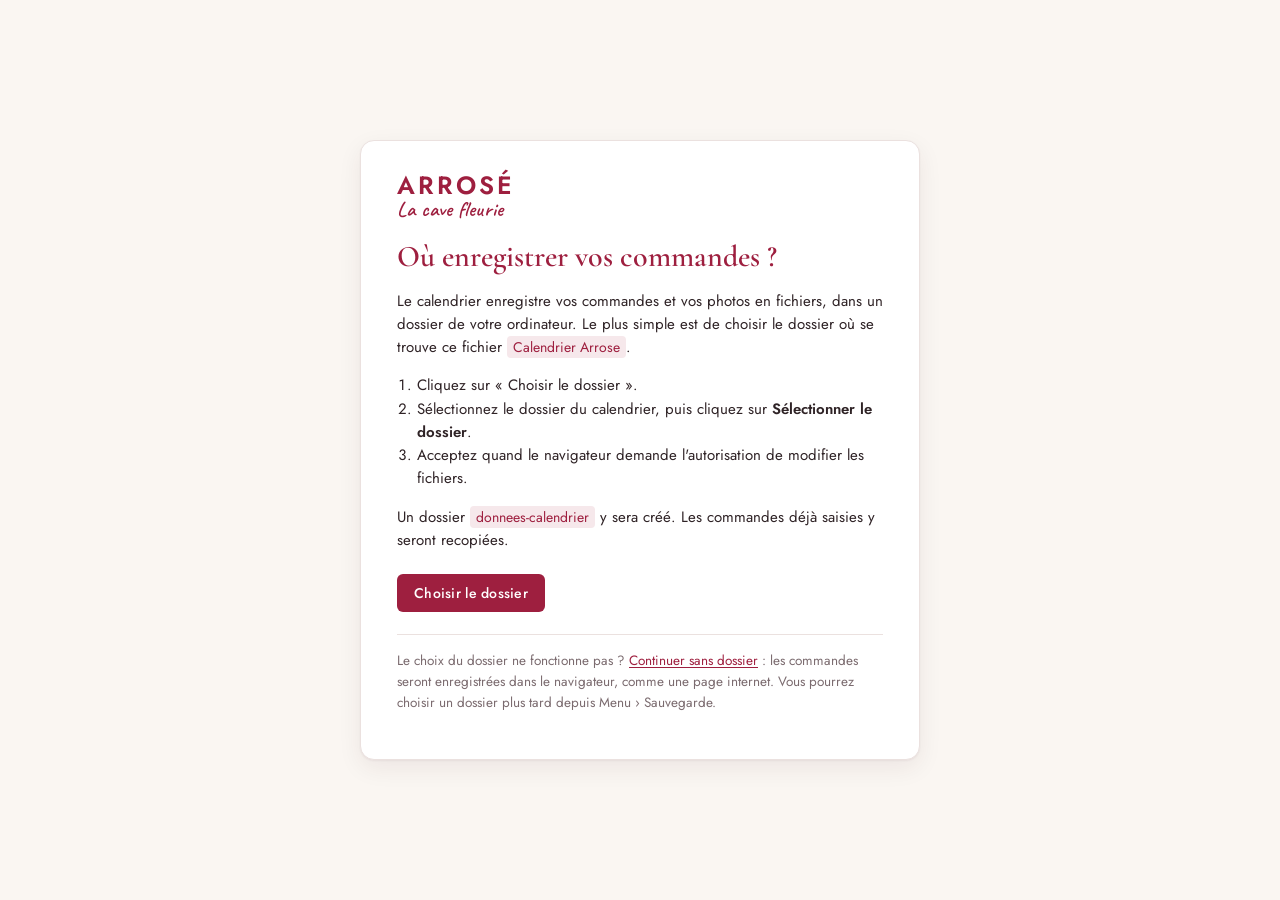
==== Calendrier Arrose.html @ bf1e2d88 "Étapes de suivi datées, liste de tâches par étape, PDF dans le moodboard Co-Authored-By: Claude Opus" ====
<!doctype html>
<html lang="fr">
<head>
  <meta charset="utf-8">
  <meta name="viewport" content="width=device-width, initial-scale=1">
  <meta name="theme-color" content="#9E1F3F">
  <title>Calendrier des commandes – Arrosé</title>
  <link rel="icon" href="data:image/svg+xml,%3Csvg xmlns='http://www.w3.org/2000/svg' viewBox='0 0 64 64'%3E%3Crect width='64' height='64' rx='14' fill='%239E1F3F'/%3E%3Cpath d='M18 24h28c0 13-6 20-14 20s-14-7-14-20zM32 44v10M24 55h16' fill='none' stroke='white' stroke-width='3' stroke-linecap='round'/%3E%3Ccircle cx='36' cy='14' r='5' fill='white'/%3E%3C/svg%3E">
  <style>
@font-face{font-family:"Jost";font-weight:400;font-style:normal;font-display:swap;src:url([data-uri]) format("woff2");}
@font-face{font-family:"Jost";font-weight:500;font-style:normal;font-display:swap;src:url([data-uri]) format("woff2");}
@font-face{font-family:"Jost";font-weight:600;font-style:normal;font-display:swap;src:url([data-uri]) format("woff2");}
@font-face{font-family:"Cormorant Garamond";font-weight:500;font-style:normal;font-display:swap;src:url([data-uri]) format("woff2");}
@font-face{font-family:"Cormorant Garamond";font-weight:600;font-style:normal;font-display:swap;src:url([data-uri]) format("woff2");}
@font-face{font-family:"Caveat";font-weight:600;font-style:normal;font-display:swap;src:url([data-uri]) format("woff2");}
:root {
  --framboise: #9E1F3F;
  --framboise-fonce: #7F1832;
  --framboise-pale: #F6E8EB;
  --creme: #FAF6F2;
  --papier: #FFFFFF;
  --texte: #2F2326;
  --texte-doux: #7B6B6F;
  --trait: #EBE1DF;
  --trait-fort: #D9C9CC;
  --ombre: 0 1px 2px rgba(60, 20, 30, .05), 0 8px 24px rgba(60, 20, 30, .07);

  --serif: "Cormorant Garamond", Georgia, "Times New Roman", serif;
  --sans: "Jost", "Segoe UI", system-ui, -apple-system, Roboto, Arial, sans-serif;
  --script: "Caveat", "Segoe Script", cursive;
  --rayon: 10px;
}

/* Les couleurs des types d'évènements sont créées par le programme (réglables par la fleuriste). */
.t-autre { --fond: #EEE8DD; --trait-type: #8C7A58; }

* { box-sizing: border-box; }
html, body { margin: 0; height: 100%; }
body {
  font-family: var(--sans);
  font-size: 15px;
  color: var(--texte);
  background: var(--creme);
  -webkit-text-size-adjust: 100%;
  display: flex; flex-direction: column;
  height: 100vh; height: 100dvh; overflow: hidden;
}
[hidden] { display: none !important; }
h1, h2, h3 { margin: 0; font-weight: 600; }
button { font-family: inherit; }

.icone { width: 20px; height: 20px; fill: none; stroke: currentColor; stroke-width: 1.8; stroke-linecap: round; stroke-linejoin: round; flex: none; }

/* ---------- Boutons ---------- */
.btn {
  display: inline-flex; align-items: center; justify-content: center; gap: 8px; position: relative;
  font: inherit; font-size: 14px; font-weight: 500; letter-spacing: .02em; text-decoration: none; cursor: pointer;
  border-radius: 6px; padding: 8px 16px; border: 1px solid transparent; min-height: 38px;
  transition: background .15s, color .15s, border-color .15s; white-space: nowrap;
}
.btn:disabled { opacity: .6; cursor: wait; }
.btn-plein { background: var(--framboise); color: #fff; }
.btn-plein:hover { background: var(--framboise-fonce); }
.btn-blanc { background: #fff; color: var(--framboise); }
.btn-blanc:hover { background: var(--framboise-pale); }
.btn-clair { background: transparent; color: #fff; border-color: rgba(255,255,255,.5); }
.btn-clair:hover { background: rgba(255,255,255,.12); }
.btn-contour { background: var(--papier); color: var(--texte); border-color: var(--trait-fort); }
.btn-contour:hover { border-color: var(--framboise); color: var(--framboise); }
.btn-danger { background: transparent; color: #A3262B; border-color: #E3BFC1; }
.btn-danger:hover { background: #FBEDED; }
.btn-icone { width: 38px; padding: 0; background: var(--papier); color: var(--texte); border-color: var(--trait-fort); }
.btn-icone:hover { border-color: var(--framboise); color: var(--framboise); }
.btn-petit { min-height: 34px; padding: 6px 14px; font-size: 13px; }
.point-alerte { position: absolute; top: -4px; right: -4px; width: 10px; height: 10px; border-radius: 50%; background: #F2B544; border: 2px solid var(--framboise); }

/* ---------- En-tête ---------- */
.entete {
  flex: none; background: var(--framboise); color: #fff;
  display: flex; align-items: center; gap: 20px; padding: 8px 24px; min-height: 64px;
}
.btn-menu {
  position: relative; display: inline-flex; align-items: center; gap: 8px; background: transparent; color: #fff;
  border: 1px solid rgba(255,255,255,.45); border-radius: 6px; padding: 8px 14px; min-height: 40px; cursor: pointer;
  font: inherit; font-size: 14px; font-weight: 500; letter-spacing: .04em;
}
.btn-menu:hover { background: rgba(255,255,255,.12); }
.marque { display: flex; align-items: center; gap: 10px; user-select: none; }
.marque-dessin { width: 40px; height: 44px; color: #fff; }
.marque-texte { display: flex; flex-direction: column; line-height: 1; }
.marque-nom { font-family: var(--sans); font-weight: 600; font-size: 25px; letter-spacing: .12em; text-transform: uppercase; }
.marque-sous { font-family: var(--script); font-weight: 600; font-size: 21px; margin-top: 1px; letter-spacing: .01em; }

.recherche { position: relative; flex: 1 1 220px; max-width: 380px; margin-left: auto; }
.recherche .loupe { position: absolute; left: 12px; top: 50%; transform: translateY(-50%); width: 18px; height: 18px; color: var(--texte-doux); pointer-events: none; }
#recherche {
  width: 100%; font: inherit; font-size: 14px; padding: 9px 14px 9px 38px; border-radius: 6px;
  border: 1px solid transparent; background: #fff; color: var(--texte); min-height: 38px;
}
.recherche input:focus { outline: 2px solid rgba(255,255,255,.6); }
.resultats {
  position: absolute; top: calc(100% + 6px); left: 0; right: 0; background: #fff; border-radius: var(--rayon);
  box-shadow: 0 12px 32px rgba(0,0,0,.18); max-height: 60vh; overflow: auto; padding: 6px; z-index: 20;
}
.resultat {
  display: flex; gap: 10px; align-items: center; width: 100%; text-align: left; font: inherit; font-size: 14px;
  border: none; background: none; padding: 9px 10px; border-radius: 6px; cursor: pointer; color: var(--texte);
}
.resultat:hover, .resultat:focus { background: var(--framboise-pale); outline: none; }
.resultat small { color: var(--texte-doux); margin-left: auto; white-space: nowrap; }
.resultats .vide { padding: 12px; color: var(--texte-doux); font-size: 14px; }

/* ---------- Barre du mois ---------- */
.principal { flex: 1; min-height: 0; display: flex; flex-direction: column; padding: 14px 24px 18px; gap: 12px; }
.barre-mois { flex: none; display: flex; align-items: center; justify-content: space-between; gap: 14px; flex-wrap: wrap; }
.navigation { display: flex; align-items: center; gap: 8px; }
#titre-mois::first-letter { text-transform: uppercase; }
#titre-mois { font-family: var(--serif); font-size: 32px; font-weight: 600; color: var(--framboise); min-width: 220px; text-align: center; line-height: 1; }
.pastille { display: inline-block; width: 9px; height: 9px; border-radius: 50%; background: var(--trait-type); flex: none; }
.lien-rappel {
  border: none; background: #FDF1DA; color: #7A5212; font: inherit; font-size: 13px; padding: 7px 12px; border-radius: 6px; cursor: pointer;
}
.lien-rappel:hover { background: #F9E5BF; }

/* ---------- Grille ---------- */
.calendrier {
  flex: 1; min-height: 0; display: flex; flex-direction: column;
  background: var(--papier); border: 1px solid var(--trait); border-radius: 12px; box-shadow: var(--ombre); overflow: hidden;
}
.jours-semaine, .grille { display: grid; grid-template-columns: repeat(7, minmax(0, 1fr)); }
.jours-semaine { flex: none; border-bottom: 1px solid var(--trait); }
.jours-semaine div {
  padding: 8px 10px; font-size: 11.5px; letter-spacing: .12em; text-transform: uppercase; color: var(--texte-doux); font-weight: 500;
}
.jours-semaine .court { display: none; }
.grille { flex: 1; min-height: 0; grid-template-rows: repeat(var(--semaines, 5), minmax(0, 1fr)); }
.jour {
  min-height: 0; overflow: hidden; border-top: 1px solid var(--trait); border-left: 1px solid var(--trait);
  padding: 3px 5px 4px; display: flex; flex-direction: column; gap: 2px; cursor: pointer; transition: background .12s;
}
.jour:nth-child(-n+7) { border-top: none; }
.jour:nth-child(7n+1) { border-left: none; }
.jour:hover { background: #FCF8F8; }
.jour.hors-mois { background: #FAF8F6; }
.jour.hors-mois .numero { color: #C3B7B9; }
.numero { flex: none; display: flex; align-items: center; justify-content: space-between; font-size: 13px; color: var(--texte-doux); min-height: 22px; padding: 0 2px; }
.numero .ajout { opacity: 0; color: var(--framboise); font-size: 18px; line-height: 1; transition: opacity .12s; }
.jour:hover .numero .ajout { opacity: .8; }
.jour.aujourdhui .numero b {
  background: var(--framboise); color: #fff; border-radius: 50%; width: 22px; height: 22px;
  display: inline-flex; align-items: center; justify-content: center; font-weight: 500;
}
.numero b { font-weight: 400; }
.puces { flex: 1; min-height: 0; display: flex; flex-direction: column; gap: 2px; overflow: hidden; }
.puce {
  flex: none; display: block; width: 100%; text-align: left; font: inherit; font-size: 12.5px; line-height: 1.25;
  background: var(--fond); border: none; border-left: 3px solid var(--trait-type); border-radius: 4px; padding: 2px 6px;
  cursor: pointer; overflow: hidden; text-overflow: ellipsis; white-space: nowrap; color: var(--texte);
}
.puce:hover { filter: brightness(.97); }
.puce strong { font-weight: 500; }
.puce .heure { color: var(--texte-doux); margin-right: 4px; font-variant-numeric: tabular-nums; }
.puce .type-texte { color: var(--texte-doux); }
.puce.annulee { opacity: .5; text-decoration: line-through; }
.plus {
  flex: none; border: none; background: none; font: inherit; font-size: 12px; font-weight: 500; color: var(--framboise);
  text-align: left; padding: 0 6px; line-height: 1.3; cursor: pointer;
}
.plus:hover { text-decoration: underline; }

/* ---------- Fenêtres ---------- */
.fond {
  position: fixed; inset: 0; z-index: 50; background: rgba(40, 18, 24, .45);
  display: flex; align-items: flex-start; justify-content: center; padding: 4vh 16px; overflow-y: auto;
  animation: apparition .15s ease-out;
}
@keyframes apparition { from { opacity: 0; } to { opacity: 1; } }
.fenetre {
  background: var(--creme); border-radius: 12px; box-shadow: 0 24px 64px rgba(0,0,0,.25);
  width: 100%; display: flex; flex-direction: column; max-height: 92vh; overflow: hidden;
}
.fenetre-moyenne { max-width: 720px; }
.fenetre-large { max-width: 960px; }
.fenetre-entete {
  display: flex; align-items: flex-start; justify-content: space-between; gap: 12px;
  padding: 18px 24px 16px; background: var(--papier); border-bottom: 1px solid var(--trait);
}
.fenetre-entete h2 { font-family: var(--serif); font-size: 28px; color: var(--framboise); line-height: 1.1; }
.sous-titre { margin: 4px 0 0; color: var(--texte-doux); font-size: 14px; }
.fermer {
  background: none; border: none; color: var(--texte-doux); cursor: pointer; width: 38px; height: 38px; border-radius: 6px;
  display: inline-flex; align-items: center; justify-content: center; flex: none;
}
.fermer:hover { background: var(--framboise-pale); color: var(--framboise); }
.fenetre-corps { padding: 18px 24px; overflow-y: auto; -webkit-overflow-scrolling: touch; }
.fenetre-pied {
  display: flex; gap: 10px; align-items: center; flex-wrap: wrap;
  padding: 14px 24px; border-top: 1px solid var(--trait); background: var(--papier);
}
.espace { flex: 1; }

/* Tableau des commandes */
.tableau { width: 100%; border-collapse: collapse; font-size: 14px; }
.tableau th {
  text-align: left; font-size: 11.5px; text-transform: uppercase; letter-spacing: .1em; color: var(--texte-doux);
  font-weight: 500; padding: 0 12px 8px; border-bottom: 1px solid var(--trait-fort);
}
.tableau tbody tr { cursor: pointer; background: var(--papier); }
.tableau tbody tr:hover { background: var(--framboise-pale); }
.tableau td { padding: 12px; border-bottom: 1px solid var(--trait); vertical-align: middle; }
.tableau td small { color: var(--texte-doux); }
.tableau td:first-child { white-space: nowrap; }
.tableau strong { font-weight: 500; }
.type-etiquette { display: inline-flex; align-items: center; gap: 8px; }

.statut { display: inline-block; padding: 3px 9px; border-radius: 4px; font-size: 12.5px; white-space: nowrap; font-weight: 500; }
.statut-devis { background: #F1EBE2; color: #75592F; }
.statut-confirmee { background: #E1EFDD; color: #2F6A2C; }
.statut-preparation { background: #FBE9D2; color: #8E5219; }
.statut-livree { background: #DFE9F4; color: #2E5A86; }
.statut-annulee { background: #ECE8E9; color: #807276; text-decoration: line-through; }

/* ---------- Fiche ---------- */
.onglets { display: flex; gap: 4px; padding: 0 24px; background: var(--papier); border-bottom: 1px solid var(--trait); flex: none; overflow-x: auto; }
.onglet {
  border: none; background: none; font: inherit; font-size: 14px; font-weight: 500; color: var(--texte-doux);
  padding: 12px 16px 11px; border-bottom: 2px solid transparent; margin-bottom: -1px; cursor: pointer; white-space: nowrap;
}
.onglet:hover { color: var(--framboise); }
.onglet.actif { color: var(--framboise); border-bottom-color: var(--framboise); }
.panneau { display: flex; flex-direction: column; gap: 14px; }
.fenetre-entete + .onglets { margin-top: -1px; }
.aide { font-size: 13px; color: var(--texte-doux); margin: -6px 0 12px; }
.compositions-sans-marge { margin-top: 0; }
.rappel-commande p { margin: 0 0 8px; font-size: 14px; }
.rappel-commande ul { margin: 0; padding-left: 18px; font-size: 14px; line-height: 1.6; }
.etiquette-rappel { display: inline-block; min-width: 140px; color: var(--texte-doux); font-size: 12.5px; font-weight: 500; }
.fiche-corps { display: flex; flex-direction: column; gap: 14px; }
.bloc { background: var(--papier); border-radius: var(--rayon); padding: 18px 20px; border: 1px solid var(--trait); }
.bloc h3 {
  font-family: var(--sans); font-size: 12px; font-weight: 600; letter-spacing: .14em; text-transform: uppercase;
  color: var(--framboise); margin-bottom: 14px;
}
.bloc p { margin: 0 0 14px; line-height: 1.55; font-size: 14px; }
.bloc p:last-child { margin-bottom: 0; }
.champs { display: grid; grid-template-columns: repeat(2, minmax(0, 1fr)); gap: 12px 16px; }
.champs .large, .bloc > label.large { grid-column: 1 / -1; }
label { display: flex; flex-direction: column; gap: 5px; font-size: 12.5px; color: var(--texte-doux); font-weight: 500; }
.bloc > label.large { margin-top: 14px; }
input:not([type=radio]):not([type=file]), select, textarea {
  font: inherit; font-size: 15px; font-weight: 400; color: var(--texte);
  border: 1px solid var(--trait-fort); border-radius: 6px; padding: 8px 11px; background: #FFFEFD; width: 100%; min-height: 40px;
}
textarea { resize: vertical; line-height: 1.45; }
input:focus, select:focus, textarea:focus { outline: 2px solid rgba(158, 31, 63, .25); border-color: var(--framboise); }
input.erreur { border-color: #C0392B; background: #FFF5F4; }
.choix { border: none; padding: 0; margin: 0; display: flex; gap: 24px; flex-wrap: wrap; align-items: center; }
.choix legend { font-size: 12.5px; color: var(--texte-doux); font-weight: 500; padding: 0; margin-bottom: 6px; width: 100%; }
.radio { flex-direction: row; align-items: center; gap: 8px; font-size: 15px; font-weight: 400; color: var(--texte); cursor: pointer; }
.radio input { width: 18px; height: 18px; accent-color: var(--framboise); margin: 0; }
.reste { display: flex; flex-direction: column; gap: 5px; font-size: 12.5px; color: var(--texte-doux); font-weight: 500; }
.reste strong { font-family: var(--serif); font-size: 26px; font-weight: 600; color: var(--framboise); line-height: 1.3; }

.compositions { margin-top: 16px; }
.compositions-titre { font-size: 12.5px; color: var(--texte-doux); font-weight: 500; margin-bottom: 6px; }
.ligne-composition { display: grid; grid-template-columns: minmax(0, 1fr) 96px 40px; gap: 8px; margin-bottom: 8px; }
.ligne-composition button {
  border: 1px solid var(--trait-fort); background: #fff; color: var(--texte-doux); border-radius: 6px; cursor: pointer;
  display: inline-flex; align-items: center; justify-content: center;
}
.ligne-composition button:hover { color: #A3262B; border-color: #E3BFC1; }
.ligne-composition .icone { width: 16px; height: 16px; }

.galerie { display: grid; grid-template-columns: repeat(auto-fill, minmax(120px, 1fr)); gap: 10px; margin-bottom: 12px; }
.galerie-grande { grid-template-columns: repeat(auto-fill, minmax(180px, 1fr)); }
.galerie:empty { display: none; }
.vignette { position: relative; aspect-ratio: 1; border-radius: 8px; overflow: hidden; background: var(--framboise-pale); }
.vignette img { width: 100%; height: 100%; object-fit: cover; display: block; cursor: zoom-in; }
.vignette .retirer {
  position: absolute; top: 6px; right: 6px; width: 28px; height: 28px; border-radius: 50%;
  border: none; background: rgba(255,255,255,.94); color: var(--texte); cursor: pointer;
  display: inline-flex; align-items: center; justify-content: center; box-shadow: 0 1px 4px rgba(0,0,0,.2);
}
.vignette .retirer .icone { width: 14px; height: 14px; }
.vignette .retirer:hover { color: #A3262B; }
.vignette.envoi { display: flex; align-items: center; justify-content: center; font-size: 13px; color: var(--texte-doux); }

/* ---------- Visionneuse ---------- */
.visionneuse { position: fixed; inset: 0; z-index: 80; background: rgba(18, 8, 11, .93); display: flex; align-items: center; justify-content: center; }
.visionneuse img { max-width: 86vw; max-height: 88vh; border-radius: 4px; box-shadow: 0 10px 40px rgba(0,0,0,.5); }
.fermer-visionneuse { position: absolute; top: 14px; right: 14px; color: #fff; }
.fermer-visionneuse:hover { background: rgba(255,255,255,.15); color: #fff; }
.fleche {
  position: absolute; top: 50%; transform: translateY(-50%); width: 52px; height: 52px; border-radius: 50%;
  border: 1px solid rgba(255,255,255,.3); background: rgba(255,255,255,.08); color: #fff; cursor: pointer;
  display: inline-flex; align-items: center; justify-content: center;
}
.fleche:hover { background: rgba(255,255,255,.2); }
.fleche .icone { width: 26px; height: 26px; }
.fleche-gauche { left: 18px; } .fleche-droite { right: 18px; }
.compteur { position: absolute; bottom: 18px; color: #fff; opacity: .75; font-size: 13px; letter-spacing: .08em; }

.message-flottant {
  position: fixed; bottom: 22px; left: 50%; transform: translateX(-50%); z-index: 100;
  background: var(--texte); color: #fff; padding: 11px 20px; border-radius: 6px; box-shadow: var(--ombre); font-size: 14px;
}

/* ---------- Écrans moyens (tablette, petit portable) ---------- */
@media (max-width: 900px) {
  .entete { padding: 8px 14px; gap: 12px; }
  .marque-sous { display: none; }
  .principal { padding: 10px 10px 12px; }
  #titre-mois { font-size: 26px; min-width: 170px; }
  .jours-semaine .long { display: none; }
  .jours-semaine .court { display: inline; }
  .puce { font-size: 11.5px; padding: 2px 4px; }
  .puce .type-texte { display: none; }
}
/* Petits écrans : on autorise le défilement */
@media (max-width: 640px), (max-height: 480px) {
  body { height: auto; min-height: 100vh; overflow: auto; }
  .entete { flex-wrap: wrap; }
  .recherche { order: 3; flex-basis: 100%; max-width: none; }
  .calendrier { flex: none; }
  .grille { grid-template-rows: none; grid-auto-rows: minmax(84px, auto); }
  .champs { grid-template-columns: 1fr; }
  .fond { padding: 0; }
  .fenetre { max-height: 100vh; border-radius: 0; min-height: 100vh; }
  .tableau td, .tableau th { padding: 8px 6px; font-size: 13px; }
}

/* ---------- Menu latéral ---------- */
.fond-menu { position: fixed; inset: 0; z-index: 40; background: rgba(40, 18, 24, .35); animation: apparition .15s ease-out; }
.menu {
  position: fixed; top: 0; left: 0; bottom: 0; z-index: 45; width: 300px; max-width: 86vw;
  background: var(--papier); box-shadow: 8px 0 32px rgba(0,0,0,.18); display: flex; flex-direction: column;
  animation: glisse .18s ease-out; overflow-y: auto;
}
@keyframes glisse { from { transform: translateX(-100%); } to { transform: none; } }
.menu-entete {
  display: flex; align-items: center; justify-content: space-between; padding: 14px 16px 14px 22px;
  background: var(--framboise); color: #fff; font-size: 13px; font-weight: 600; letter-spacing: .14em; text-transform: uppercase;
}
.menu-entete .fermer { color: #fff; }
.menu-entete .fermer:hover { background: rgba(255,255,255,.15); color: #fff; }
.menu-liens { display: flex; flex-direction: column; padding: 12px; gap: 2px; }
.menu-lien {
  display: flex; align-items: center; gap: 12px; width: 100%; text-align: left; border: none; background: none;
  font: inherit; font-size: 15px; color: var(--texte); padding: 11px 12px; border-radius: 6px; cursor: pointer;
}
.menu-lien:hover { background: var(--framboise-pale); color: var(--framboise); }
.menu-lien .icone { color: var(--framboise); }
.menu-principal { background: var(--framboise); color: #fff; margin-bottom: 8px; font-weight: 500; }
.menu-principal .icone { color: #fff; }
.menu-principal:hover { background: var(--framboise-fonce); color: #fff; }
.point-alerte-menu { margin-left: auto; font-size: 11.5px; background: #FDF1DA; color: #7A5212; padding: 2px 8px; border-radius: 4px; }
.menu-legende { margin-top: auto; padding: 18px 24px 24px; border-top: 1px solid var(--trait); }
.menu-titre { font-size: 11.5px; letter-spacing: .12em; text-transform: uppercase; color: var(--texte-doux); font-weight: 500; margin-bottom: 10px; }
#legende { display: grid; grid-template-columns: 1fr 1fr; gap: 8px 12px; font-size: 13.5px; }
#legende span { display: inline-flex; align-items: center; gap: 8px; }
#legende .pastille { width: 10px; height: 10px; }

/* ---------- Fleurs à commander (fiche) ---------- */
.ligne-fleur { grid-template-columns: minmax(0, 2fr) minmax(0, 1.4fr) 80px 96px 40px; }

/* ---------- Types d'évènements ---------- */
.liste-types { display: flex; flex-direction: column; gap: 8px; margin-bottom: 18px; }
.ligne-type, .ajout-type { display: grid; grid-template-columns: 48px minmax(0, 1fr) 40px; gap: 10px; align-items: center; }
.ajout-type { grid-template-columns: 48px minmax(0, 1fr) auto; padding-top: 16px; border-top: 1px solid var(--trait); }
input[type=color] { width: 48px; height: 40px; padding: 3px; border: 1px solid var(--trait-fort); border-radius: 6px; background: #fff; cursor: pointer; }
.supprimer-type {
  width: 40px; height: 40px; border: 1px solid var(--trait-fort); background: #fff; color: var(--texte-doux); border-radius: 6px;
  cursor: pointer; display: inline-flex; align-items: center; justify-content: center;
}
span.supprimer-type { border: none; background: none; cursor: default; }
button.supprimer-type:hover { color: #A3262B; border-color: #E3BFC1; }
.supprimer-type .icone { width: 16px; height: 16px; }

/* ---------- Liste des fleurs de la semaine ---------- */
.tableau-simple tbody tr { cursor: default; }
.tableau-simple tbody tr:hover { background: var(--papier); }
.tableau .nb { text-align: right; white-space: nowrap; }
.tableau .pour { font-size: 13px; color: var(--texte-doux); }
.vide-liste { color: var(--texte-doux); }
.titre-section { font-size: 12px; font-weight: 600; letter-spacing: .12em; text-transform: uppercase; color: var(--framboise); margin: 22px 0 8px; }
.liste-simple { margin: 0; padding: 0; list-style: none; }
.liste-simple li { padding: 10px 12px; background: var(--papier); border-bottom: 1px solid var(--trait); font-size: 14px; cursor: pointer; }
.liste-simple li:hover { background: var(--framboise-pale); }
.liste-simple em { color: var(--texte-doux); }

/* ---------- Impression ---------- */
#zone-impression { display: none; }
@media print {
  @page { size: A4; margin: 12mm; }
  html, body { height: auto !important; overflow: visible !important; background: #fff !important; display: block !important; }
  body > *:not(#zone-impression) { display: none !important; }
  #zone-impression { display: block !important; color: #000; font-size: 11pt; }
  * { -webkit-print-color-adjust: exact; print-color-adjust: exact; }
  .imp-entete { display: flex; justify-content: space-between; align-items: flex-end; border-bottom: 2px solid var(--framboise); padding-bottom: 6pt; margin-bottom: 10pt; }
  .imp-marque { font-family: var(--sans); font-weight: 600; letter-spacing: .12em; font-size: 16pt; color: var(--framboise); }
  .imp-sous-marque { font-family: var(--script); font-size: 13pt; color: var(--framboise); }
  .imp-titre { text-align: right; }
  .imp-titre h1 { font-family: var(--serif); font-size: 20pt; color: var(--framboise); }
  .imp-titre p { margin: 0; font-size: 9pt; color: #555; }
  .imp-client { font-family: var(--serif); font-size: 22pt; font-weight: 600; margin-top: 4pt; }
  .imp-evenement { font-size: 12pt; margin: 2pt 0 10pt; }
  .imp-type { display: inline-block; background: var(--fond); border-left: 3pt solid var(--trait-type); padding: 1pt 6pt; margin-right: 6pt; font-weight: 500; }
  .imp-colonnes { display: grid; grid-template-columns: 1fr 1fr; gap: 14pt; }
  .imp-infos { border-collapse: collapse; width: 100%; font-size: 10pt; }
  .imp-infos th { text-align: left; color: #666; font-weight: 500; padding: 2pt 8pt 2pt 0; vertical-align: top; white-space: nowrap; width: 1%; }
  .imp-infos td { padding: 2pt 0; vertical-align: top; }
  #zone-impression h2 { font-family: var(--sans); font-size: 9.5pt; font-weight: 600; letter-spacing: .12em; text-transform: uppercase; color: var(--framboise); margin: 12pt 0 4pt; }
  #zone-impression p { margin: 0; line-height: 1.4; }
  .imp-tableau, #zone-impression .tableau { width: 100%; border-collapse: collapse; font-size: 10pt; }
  .imp-tableau th, #zone-impression .tableau th { text-align: left; border-bottom: 1pt solid #999; padding: 3pt 4pt; font-weight: 600; font-size: 9pt; color: #444; }
  .imp-tableau td, #zone-impression .tableau td { border-bottom: .5pt solid #ccc; padding: 4pt; }
  .imp-tableau .nb { text-align: right; }
  .imp-vide { color: #777; }
  .imp-galerie { display: grid; grid-template-columns: repeat(3, 1fr); gap: 6pt; }
  .imp-galerie img { width: 100%; height: 48mm; object-fit: cover; border-radius: 3pt; }
  .imp-galerie-petite img { height: 36mm; }
  .imp-galerie-grande img { height: 62mm; }
  #zone-impression .titre-section { font-size: 9.5pt; }
  #zone-impression .liste-simple li { padding: 3pt 0; border-bottom: .5pt solid #ccc; font-size: 10pt; }
  tr, img, li { break-inside: avoid; }
}

@media (max-width: 640px) {
  .btn-menu span:not(.point-alerte) { display: none; }
  .ligne-fleur { grid-template-columns: 1fr 1fr; }
}

/* ---------- Choix du dossier des données ---------- */
.ecran-dossier {
  position: fixed; inset: 0; z-index: 90; background: var(--creme);
  display: flex; align-items: center; justify-content: center; padding: 24px; overflow-y: auto;
}
.carte-dossier {
  background: var(--papier); border: 1px solid var(--trait); border-radius: 14px; box-shadow: var(--ombre);
  max-width: 560px; width: 100%; padding: 32px 36px;
}
.marque-sombre { color: var(--framboise); margin-bottom: 18px; }
.carte-dossier h2 { font-family: var(--serif); font-size: 30px; color: var(--framboise); margin-bottom: 12px; }
.carte-dossier p, .carte-dossier li { font-size: 15px; line-height: 1.55; }
.carte-dossier ol { padding-left: 20px; margin: 10px 0 0; }
.carte-dossier code { font-family: inherit; background: var(--framboise-pale); color: var(--framboise); padding: 1px 6px; border-radius: 4px; font-size: 14px; }
.ecran-actions { display: flex; gap: 10px; flex-wrap: wrap; margin-top: 22px; }
.ecran-erreur { color: #A3262B; font-size: 14px; margin-top: 14px; }
.carte-dossier .ecran-sans-dossier { margin-top: 22px; padding-top: 16px; border-top: 1px solid var(--trait); font-size: 13.5px; color: var(--texte-doux); }
.lien { background: none; border: 0; padding: 0; font: inherit; color: var(--framboise); text-decoration: underline; text-underline-offset: 2px; cursor: pointer; }
.lien:hover { color: var(--framboise-fonce); }

/* ---------- Étapes de suivi (fiche) ---------- */
.avancement {
  display: flex; align-items: center; gap: 16px; flex-wrap: wrap; flex: none;
  padding: 10px 24px; background: var(--papier); border-bottom: 1px solid var(--trait);
}
.etapes { display: flex; gap: 6px; flex: 1; flex-wrap: wrap; }
.etape {
  display: flex; flex-direction: column; justify-content: center; gap: 2px; padding: 6px 10px; border: 1px solid var(--trait);
  border-radius: 8px; background: var(--creme); min-width: 150px; flex: 1; min-height: 58px;
}
.etape.faite { border-color: var(--framboise); background: var(--framboise-pale); }
.etape-case { display: flex; flex-direction: row; align-items: center; gap: 8px; cursor: pointer; font-size: 13.5px; font-weight: 500; color: var(--texte-doux); }
.etape-case input { position: absolute; opacity: 0; pointer-events: none; }
.etape-rond {
  width: 20px; height: 20px; border-radius: 50%; border: 1.5px solid var(--trait-fort); flex: none;
  display: inline-flex; align-items: center; justify-content: center; font-size: 11px; color: var(--texte-doux);
}
.etape.faite .etape-case { color: var(--framboise); }
.etape.faite .etape-rond { background: var(--framboise); border-color: var(--framboise); color: #fff; font-size: 0; }
.etape.faite .etape-rond::after { content: ""; width: 9px; height: 5px; border: 2px solid #fff; border-top: 0; border-right: 0; transform: translateY(-1px) rotate(-45deg); }
.etape-case input:focus-visible + .etape-rond { outline: 2px solid var(--framboise); outline-offset: 2px; }
.etape input[type=date] { align-self: flex-start; font: inherit; font-size: 12.5px; padding: 1px 4px; min-height: 0; border: 1px solid transparent; border-radius: 4px; background: transparent; color: var(--texte); margin-left: 26px; width: auto; }
.etape input[type=date]:hover, .etape input[type=date]:focus { border-color: var(--trait-fort); background: #fff; }
.statut-fiche { display: flex; flex-direction: row; align-items: center; gap: 8px; font-size: 13px; color: var(--texte-doux); }
.statut-fiche select { width: auto; }

/* ---------- PDF dans le moodboard ---------- */
.vignette-pdf { background: #fff; border: 1px solid var(--trait-fort); }
.vignette-pdf a {
  display: flex; flex-direction: column; align-items: center; justify-content: center; gap: 6px; height: 100%;
  padding: 12px; text-align: center; color: var(--texte); text-decoration: none;
}
.vignette-pdf a:hover { background: var(--framboise-pale); }
.vignette-pdf .icone { width: 34px; height: 34px; color: var(--framboise); stroke-width: 1.4; }
.pdf-marque { font-size: 11px; letter-spacing: .12em; font-weight: 600; color: var(--framboise); }
.pdf-nom { font-size: 12.5px; line-height: 1.3; word-break: break-word; display: -webkit-box; -webkit-line-clamp: 3; -webkit-box-orient: vertical; overflow: hidden; }
.pdf-ouvrir { font-size: 12px; color: var(--texte-doux); text-decoration: underline; }

/* ---------- Liste de tâches ---------- */
.filtre-taches { display: flex; flex-direction: row; align-items: center; gap: 8px; font-size: 13px; color: var(--texte-doux); margin-right: 6px; }
.filtre-taches select { width: auto; }
.groupe-taches + .groupe-taches { margin-top: 18px; }
.groupe-taches h3 { font-family: var(--serif); font-size: 21px; color: var(--framboise); font-weight: 600; margin-bottom: 6px; display: flex; align-items: center; gap: 10px; }
.groupe-taches .compte { font-family: inherit; font-size: 12px; font-weight: 500; color: var(--texte-doux); background: var(--papier); border: 1px solid var(--trait); border-radius: 10px; padding: 1px 8px; }
.groupe-attente h3 { color: #8E5219; }
.groupe-valide h3 { color: #2F6A2C; }
.tableau-taches { table-layout: fixed; }
.tableau-taches td:first-child { width: 150px; }
.tableau-taches td:nth-child(2), .tableau-taches td:nth-child(3) { width: 25%; overflow: hidden; text-overflow: ellipsis; }
.derniere-etape { color: var(--texte-doux); font-size: 13.5px; }
.vide-groupe { color: var(--texte-doux); font-size: 13.5px; font-style: italic; margin: 2px 0 0; }
.aide-pied { font-size: 13px; color: var(--texte-doux); }
#zone-impression .groupe-taches h3 { font-size: 16px; }
#zone-impression .compte { border: 0; }

</style>
</head>
<body>
  <header class="entete">
    <button class="btn-menu" id="btn-menu" aria-label="Ouvrir le menu" aria-controls="menu" aria-expanded="false">
      <svg class="icone" viewBox="0 0 24 24" aria-hidden="true"><path d="M4 7h16M4 12h16M4 17h16"/></svg>
      <span>Menu</span><span class="point-alerte" id="point-menu" hidden></span>
    </button>
    <div class="marque" aria-label="Arrosé – La cave fleurie">
      <svg class="marque-dessin" viewBox="0 0 60 66" aria-hidden="true">
        <g fill="none" stroke="currentColor" stroke-width="2" stroke-linecap="round" stroke-linejoin="round">
          <path d="M13 24h34c0 14-7 21-17 21S13 38 13 24z"/>
          <path d="M15 32h30" opacity=".55"/>
          <path d="M30 45v14M21 60h18"/>
          <path d="M29 31c0-7 2-13 6-19"/>
          <path d="M31 22c3-3 7-3 10-1-3 3-7 3-10 1z"/>
          <path d="M28 27c-3-2-7-2-9 0 3 2 7 2 9 0z"/>
        </g>
        <g transform="translate(36 10)" fill="none" stroke="currentColor" stroke-width="1.6">
          <ellipse rx="2.2" ry="5" cy="-5.5"/>
          <ellipse rx="2.2" ry="5" cy="-5.5" transform="rotate(45)"/>
          <ellipse rx="2.2" ry="5" cy="-5.5" transform="rotate(90)"/>
          <ellipse rx="2.2" ry="5" cy="-5.5" transform="rotate(135)"/>
          <ellipse rx="2.2" ry="5" cy="-5.5" transform="rotate(180)"/>
          <ellipse rx="2.2" ry="5" cy="-5.5" transform="rotate(225)"/>
          <ellipse rx="2.2" ry="5" cy="-5.5" transform="rotate(270)"/>
          <ellipse rx="2.2" ry="5" cy="-5.5" transform="rotate(315)"/>
          <circle r="2" fill="currentColor"/>
        </g>
      </svg>
      <div class="marque-texte">
        <span class="marque-nom">Arrosé</span>
        <span class="marque-sous">La cave fleurie</span>
      </div>
    </div>

    <div class="recherche">
      <svg class="icone loupe" viewBox="0 0 24 24" aria-hidden="true"><circle cx="11" cy="11" r="6.5"/><path d="M16 16l4.5 4.5"/></svg>
      <input type="search" id="recherche" placeholder="Rechercher un client" autocomplete="off" aria-label="Rechercher un client">
      <div id="resultats" class="resultats" hidden></div>
    </div>
  </header>

  <!-- Menu latéral -->
  <div class="fond-menu" id="fond-menu" hidden></div>
  <aside class="menu" id="menu" aria-label="Menu" hidden>
    <div class="menu-entete">
      <span>Menu</span>
      <button class="fermer" id="menu-fermer" aria-label="Fermer le menu"><svg class="icone" viewBox="0 0 24 24" aria-hidden="true"><path d="M6 6l12 12M18 6L6 18"/></svg></button>
    </div>
    <nav class="menu-liens">
      <button class="menu-lien menu-principal" id="btn-nouvelle">
        <svg class="icone" viewBox="0 0 24 24" aria-hidden="true"><path d="M12 5v14M5 12h14"/></svg>Nouvelle commande</button>
      <button class="menu-lien" id="btn-commandes-mois">
        <svg class="icone" viewBox="0 0 24 24" aria-hidden="true"><rect x="4" y="5" width="16" height="15" rx="2"/><path d="M4 10h16M9 3v4M15 3v4"/></svg>Commandes du mois</button>
      <button class="menu-lien" id="btn-taches">
        <svg class="icone" viewBox="0 0 24 24" aria-hidden="true"><path d="M9 6h11M9 12h11M9 18h11M4 6l1 1 2-2M4 12l1 1 2-2M4 18l1 1 2-2"/></svg>Liste de tâches</button>
      <button class="menu-lien" id="btn-fleurs">
        <svg class="icone" viewBox="0 0 24 24" aria-hidden="true"><circle cx="12" cy="8" r="3"/><path d="M12 11v10M12 16c-3 0-5-2-5-4 3 0 5 2 5 4zM12 18c3 0 5-2 5-4-3 0-5 2-5 4z"/></svg>Fleurs à commander</button>
      <button class="menu-lien" id="btn-types">
        <svg class="icone" viewBox="0 0 24 24" aria-hidden="true"><circle cx="8" cy="8" r="3"/><circle cx="16" cy="8" r="3"/><circle cx="8" cy="16" r="3"/><circle cx="16" cy="16" r="3"/></svg>Types d'évènements</button>
      <button class="menu-lien" id="btn-reglages">
        <svg class="icone" viewBox="0 0 24 24" aria-hidden="true"><path d="M12 4v11M7 10l5 5 5-5M5 20h14"/></svg>Sauvegarde<span class="point-alerte-menu" id="point-sauvegarde" hidden>à faire</span></button>
    </nav>
    <div class="menu-legende">
      <div class="menu-titre">Couleurs des évènements</div>
      <div id="legende"></div>
    </div>
  </aside>

  <main class="principal">
    <div class="barre-mois">
      <div class="navigation">
        <button class="btn btn-icone" id="mois-precedent" aria-label="Mois précédent" title="Mois précédent">
          <svg class="icone" viewBox="0 0 24 24" aria-hidden="true"><path d="M15 5l-7 7 7 7"/></svg>
        </button>
        <h1 id="titre-mois">&nbsp;</h1>
        <button class="btn btn-icone" id="mois-suivant" aria-label="Mois suivant" title="Mois suivant">
          <svg class="icone" viewBox="0 0 24 24" aria-hidden="true"><path d="M9 5l7 7-7 7"/></svg>
        </button>
        <button class="btn btn-contour" id="btn-aujourdhui">Aujourd'hui</button>
      </div>
      <div class="navigation">
        <button class="lien-rappel" id="rappel-sauvegarde" hidden></button>
      </div>
    </div>

    <div class="calendrier">
      <div class="jours-semaine">
        <div><span class="long">Lundi</span><span class="court">Lun</span></div>
        <div><span class="long">Mardi</span><span class="court">Mar</span></div>
        <div><span class="long">Mercredi</span><span class="court">Mer</span></div>
        <div><span class="long">Jeudi</span><span class="court">Jeu</span></div>
        <div><span class="long">Vendredi</span><span class="court">Ven</span></div>
        <div><span class="long">Samedi</span><span class="court">Sam</span></div>
        <div><span class="long">Dimanche</span><span class="court">Dim</span></div>
      </div>
      <div class="grille" id="grille" title="Cliquez sur un jour pour créer une commande"></div>
    </div>
  </main>

  <!-- Liste des commandes (alerte mensuelle, ou commandes d'un jour) -->
  <div class="fond" id="fenetre-mois" hidden>
    <div class="fenetre fenetre-moyenne" role="dialog" aria-modal="true" aria-labelledby="titre-alerte">
      <div class="fenetre-entete">
        <div>
          <h2 id="titre-alerte">Commandes du mois</h2>
          <p class="sous-titre" id="resume-alerte"></p>
        </div>
        <button class="fermer" data-fermer aria-label="Fermer"><svg class="icone" viewBox="0 0 24 24" aria-hidden="true"><path d="M6 6l12 12M18 6L6 18"/></svg></button>
      </div>
      <div class="fenetre-corps">
        <table class="tableau">
          <thead><tr><th>Date</th><th>Client</th><th>Évènement</th><th>Statut</th></tr></thead>
          <tbody id="liste-alerte"></tbody>
        </table>
      </div>
      <div class="fenetre-pied">
        <button class="btn btn-contour" id="liste-nouvelle" hidden>Ajouter une commande ce jour</button>
        <span class="espace"></span>
        <button class="btn btn-plein" data-fermer>Fermer</button>
      </div>
    </div>
  </div>

  <!-- Fiche commande -->
  <div class="fond" id="fenetre-fiche" hidden>
    <form class="fenetre fenetre-large" id="fiche" role="dialog" aria-modal="true" aria-labelledby="titre-fiche" novalidate>
      <div class="fenetre-entete">
        <div>
          <h2 id="titre-fiche">Nouvelle commande</h2>
          <p class="sous-titre" id="sous-titre-fiche"></p>
        </div>
        <button type="button" class="fermer" id="fiche-fermer" aria-label="Fermer"><svg class="icone" viewBox="0 0 24 24" aria-hidden="true"><path d="M6 6l12 12M18 6L6 18"/></svg></button>
      </div>
      <div class="avancement" id="avancement">
        <div class="etapes" id="etapes"></div>
        <label class="statut-fiche">Statut
          <select name="statut">
            <option value="devis">Devis</option>
            <option value="confirmee">Confirmée</option>
            <option value="preparation">En préparation</option>
            <option value="livree">Livrée</option>
            <option value="annulee">Annulée</option>
          </select>
        </label>
      </div>
      <div class="onglets" role="tablist" aria-label="Parties de la fiche">
        <button type="button" class="onglet actif" role="tab" data-onglet="demande" aria-selected="true">Demande client</button>
        <button type="button" class="onglet" role="tab" data-onglet="moodboard" aria-selected="false">Moodboard</button>
        <button type="button" class="onglet" role="tab" data-onglet="commande" aria-selected="false">Commande fleuriste</button>
      </div>
      <div class="fenetre-corps fiche-corps">

        <div class="panneau" data-panneau="demande" role="tabpanel">
        <section class="bloc">
          <h3>Client</h3>
          <div class="champs">
            <label>Nom *<input name="nom" required autocomplete="off"></label>
            <label>Prénom<input name="prenom" autocomplete="off"></label>
            <label>Téléphone<input name="telephone" type="tel" autocomplete="off"></label>
            <label>E-mail<input name="email" type="email" autocomplete="off"></label>
          </div>
        </section>

        <section class="bloc">
          <h3>Évènement</h3>
          <div class="champs">
            <label>Type<select name="type" id="choix-type"></select></label>
            <label class="si-autre">Précision (facultatif)<input name="typePrecision" autocomplete="off" placeholder="Ex. : 50 ans, inauguration…"></label>
            <label>Date *<input name="date" type="date" required></label>
            <label>Heure<input name="heure" type="time"></label>
            <label class="large">Lieu<input name="lieu" autocomplete="off" placeholder="Salle, église, adresse…"></label>
            <fieldset class="large choix">
              <legend>Remise des fleurs</legend>
              <label class="radio"><input type="radio" name="mode" value="livraison" checked> Livraison</label>
              <label class="radio"><input type="radio" name="mode" value="retrait"> Retrait en magasin</label>
            </fieldset>
          </div>
        </section>

        <section class="bloc">
          <h3>Demande</h3>
          <div class="champs">
            <label class="large">Description<textarea name="description" rows="3" placeholder="Ce que le client souhaite, l'ambiance…"></textarea></label>
            <label>Fleurs souhaitées<input name="fleurs" autocomplete="off" placeholder="Pivoines, roses, eucalyptus…"></label>
            <label>Couleurs souhaitées<input name="couleurs" autocomplete="off" placeholder="Blanc, rose poudré…"></label>
          </div>
          <div class="compositions">
            <div class="compositions-titre">Compositions</div>
            <div id="liste-compositions"></div>
            <button type="button" class="btn btn-contour btn-petit" id="ajouter-composition">Ajouter une composition</button>
            <datalist id="suggestions-compositions">
              <option value="Bouquet de mariée"><option value="Boutonnière"><option value="Bouquet de demoiselle d'honneur">
              <option value="Centre de table"><option value="Arche"><option value="Couronne de fleurs">
              <option value="Décoration d'église"><option value="Décoration de voiture"><option value="Composition d'entrée">
              <option value="Bracelet de fleurs"><option value="Gerbe"><option value="Coussin"><option value="Couronne mortuaire">
              <option value="Dessus de cercueil"><option value="Raquette"><option value="Bouquet rond">
            </datalist>
          </div>
        </section>

        <section class="bloc">
          <h3>Photos d'inspiration du client</h3>
          <div class="galerie" id="galerie-inspirations"></div>
          <label class="btn btn-contour btn-petit ajout-photo">Ajouter des photos
            <input type="file" accept="image/*" multiple data-galerie="inspirations" hidden>
          </label>
        </section>

        <section class="bloc">
          <h3>Suivi</h3>
          <div class="champs">
            <label>Prix total (€)<input name="prix" type="number" min="0" step="0.01" inputmode="decimal"></label>
            <label>Acompte versé (€)<input name="acompte" type="number" min="0" step="0.01" inputmode="decimal"></label>
            <div class="reste">Reste à payer<strong id="reste-a-payer">–</strong></div>
            <label class="large">Notes internes<textarea name="notesInternes" rows="3" placeholder="Visible seulement par vous"></textarea></label>
          </div>
        </section>
        </div>

        <div class="panneau" data-panneau="moodboard" role="tabpanel" hidden>
        <section class="bloc bloc-moodboard">
          <h3>Mon moodboard</h3>
          <div class="galerie galerie-grande" id="galerie-moodboard"></div>
          <label class="btn btn-contour btn-petit ajout-photo">Ajouter des images ou des PDF
            <input type="file" accept="image/*,application/pdf,.pdf" multiple data-galerie="moodboard" hidden>
          </label>
          <label class="large">Notes du moodboard<textarea name="moodboardNotes" rows="3" placeholder="Idées, variantes, remarques pour le client…"></textarea></label>
        </section>
        </div>

        <div class="panneau" data-panneau="commande" role="tabpanel" hidden>
        <section class="bloc">
          <h3>Fleurs à commander chez le grossiste</h3>
          <p class="aide">Ces quantités sont additionnées avec celles des autres commandes dans Menu → Fleurs à commander.</p>
          <div class="compositions compositions-sans-marge">
            
            <div id="liste-fleurs"></div>
            <button type="button" class="btn btn-contour btn-petit" id="ajouter-fleur">Ajouter une fleur</button>
            <datalist id="suggestions-fleurs">
              <option value="Rose"><option value="Rose de jardin"><option value="Pivoine"><option value="Renoncule"><option value="Lisianthus">
              <option value="Gypsophile"><option value="Eucalyptus"><option value="Hortensia"><option value="Dahlia"><option value="Chrysanthème">
              <option value="Lys"><option value="Tulipe"><option value="Anémone"><option value="Delphinium"><option value="Alstroemeria">
              <option value="Œillet"><option value="Freesia"><option value="Astilbe"><option value="Ruscus"><option value="Pittosporum">
            </datalist>
          </div>
        </section>

        <section class="bloc">
          <h3>Rappel de la demande</h3>
          <div id="rappel-commande" class="rappel-commande"></div>
        </section>
        </div>
      </div>
      <div class="fenetre-pied">
        <button type="button" class="btn btn-danger" id="fiche-supprimer">Supprimer</button>
        <button type="button" class="btn btn-contour" id="fiche-imprimer">
          <svg class="icone" viewBox="0 0 24 24" aria-hidden="true"><path d="M7 9V4h10v5M7 17H5a1 1 0 0 1-1-1v-6a1 1 0 0 1 1-1h14a1 1 0 0 1 1 1v6a1 1 0 0 1-1 1h-2M7 14h10v6H7z"/></svg><span id="texte-imprimer">Imprimer la demande</span></button>
        <span class="espace"></span>
        <button type="button" class="btn btn-contour" id="fiche-annuler">Annuler</button>
        <button type="submit" class="btn btn-plein" id="fiche-enregistrer">Enregistrer</button>
      </div>
    </form>
  </div>

  <!-- Sauvegarde -->
  <div class="fond" id="fenetre-sauvegarde" hidden>
    <div class="fenetre fenetre-moyenne" role="dialog" aria-modal="true" aria-labelledby="titre-sauvegarde">
      <div class="fenetre-entete">
        <div>
          <h2 id="titre-sauvegarde">Sauvegarde</h2>
          <p class="sous-titre" id="etat-sauvegarde"></p>
        </div>
        <button class="fermer" data-fermer aria-label="Fermer"><svg class="icone" viewBox="0 0 24 24" aria-hidden="true"><path d="M6 6l12 12M18 6L6 18"/></svg></button>
      </div>
      <div class="fenetre-corps">
        <section class="bloc">
          <h3>Où sont mes données ?</h3>
          <p id="info-dossier"></p>
          <button type="button" class="btn btn-contour" id="changer-dossier">Changer de dossier</button>
        </section>
        <section class="bloc">
          <h3>Pourquoi sauvegarder ?</h3>
          <p>Si l'ordinateur tombe en panne ou est perdu, les données qu'il contient le sont aussi.
          La sauvegarde est une copie de secours en un seul fichier, à ranger sur une clé USB ou dans OneDrive.</p>
        </section>
        <section class="bloc">
          <h3>Faire une sauvegarde</h3>
          <p>Télécharge un fichier contenant toutes vos commandes et toutes les photos (dans le dossier Téléchargements).</p>
          <button type="button" class="btn btn-plein" id="btn-exporter">Télécharger la sauvegarde</button>
        </section>
        <section class="bloc">
          <h3>Restaurer une sauvegarde</h3>
          <p>Remplace toutes les commandes actuelles par celles du fichier choisi, par exemple après un changement d'ordinateur.</p>
          <label class="btn btn-contour">Choisir un fichier de sauvegarde
            <input type="file" accept=".json,application/json" id="fichier-import" hidden>
          </label>
        </section>
      </div>
    </div>
  </div>

  <!-- Types d'évènements -->
  <div class="fond" id="fenetre-types" hidden>
    <div class="fenetre fenetre-moyenne" role="dialog" aria-modal="true" aria-labelledby="titre-types">
      <div class="fenetre-entete">
        <div>
          <h2 id="titre-types">Types d'évènements</h2>
          <p class="sous-titre">Changez un nom ou une couleur, ou ajoutez vos propres types. Les modifications sont enregistrées tout de suite.</p>
        </div>
        <button class="fermer" data-fermer aria-label="Fermer"><svg class="icone" viewBox="0 0 24 24" aria-hidden="true"><path d="M6 6l12 12M18 6L6 18"/></svg></button>
      </div>
      <div class="fenetre-corps">
        <div id="liste-types" class="liste-types"></div>
        <form class="ajout-type" id="form-type">
          <input type="color" id="nouveau-type-couleur" value="#B07A9A" aria-label="Couleur du nouveau type">
          <input id="nouveau-type-nom" placeholder="Nouveau type (ex. : Inauguration)" autocomplete="off" aria-label="Nom du nouveau type">
          <button type="submit" class="btn btn-plein">Ajouter</button>
        </form>
      </div>
    </div>
  </div>

  <!-- Fleurs à commander -->
  <div class="fond" id="fenetre-taches" hidden>
    <div class="fenetre fenetre-large" role="dialog" aria-modal="true" aria-labelledby="titre-taches">
      <div class="fenetre-entete">
        <div>
          <h2 id="titre-taches">Liste de tâches</h2>
          <p class="sous-titre" id="resume-taches"></p>
        </div>
        <div class="navigation">
          <label class="filtre-taches">Évènements
            <select id="filtre-taches"></select>
          </label>
          <button class="fermer" data-fermer aria-label="Fermer"><svg class="icone" viewBox="0 0 24 24" aria-hidden="true"><path d="M6 6l12 12M18 6L6 18"/></svg></button>
        </div>
      </div>
      <div class="fenetre-corps" id="contenu-taches"></div>
      <div class="fenetre-pied">
        <span class="aide-pied">Cliquez sur une ligne pour ouvrir la fiche et cocher l'étape suivante.</span>
        <span class="espace"></span>
        <button class="btn btn-contour" id="imprimer-taches">
          <svg class="icone" viewBox="0 0 24 24" aria-hidden="true"><path d="M7 9V4h10v5M7 17H5a1 1 0 0 1-1-1v-6a1 1 0 0 1 1-1h14a1 1 0 0 1 1 1v6a1 1 0 0 1-1 1h-2M7 14h10v6H7z"/></svg>Imprimer</button>
        <button class="btn btn-plein" data-fermer>Fermer</button>
      </div>
    </div>
  </div>

  <div class="fond" id="fenetre-fleurs" hidden>
    <div class="fenetre fenetre-moyenne" role="dialog" aria-modal="true" aria-labelledby="titre-fleurs">
      <div class="fenetre-entete">
        <div>
          <h2 id="titre-fleurs">Fleurs à commander</h2>
          <p class="sous-titre" id="semaine-fleurs"></p>
        </div>
        <div class="navigation">
          <button class="btn btn-icone" id="semaine-precedente" aria-label="Semaine précédente" title="Semaine précédente"><svg class="icone" viewBox="0 0 24 24" aria-hidden="true"><path d="M15 5l-7 7 7 7"/></svg></button>
          <button class="btn btn-icone" id="semaine-suivante" aria-label="Semaine suivante" title="Semaine suivante"><svg class="icone" viewBox="0 0 24 24" aria-hidden="true"><path d="M9 5l7 7-7 7"/></svg></button>
          <button class="fermer" data-fermer aria-label="Fermer"><svg class="icone" viewBox="0 0 24 24" aria-hidden="true"><path d="M6 6l12 12M18 6L6 18"/></svg></button>
        </div>
      </div>
      <div class="fenetre-corps" id="contenu-fleurs"></div>
      <div class="fenetre-pied">
        <span class="espace"></span>
        <button class="btn btn-contour" id="imprimer-fleurs">
          <svg class="icone" viewBox="0 0 24 24" aria-hidden="true"><path d="M7 9V4h10v5M7 17H5a1 1 0 0 1-1-1v-6a1 1 0 0 1 1-1h14a1 1 0 0 1 1 1v6a1 1 0 0 1-1 1h-2M7 14h10v6H7z"/></svg>Imprimer la liste</button>
        <button class="btn btn-plein" data-fermer>Fermer</button>
      </div>
    </div>
  </div>

  <!-- Contenu préparé pour l'impression -->
  <div id="zone-impression"></div>

  <!-- Agrandissement d'image -->
  <div class="visionneuse" id="visionneuse" hidden>
    <button class="fermer fermer-visionneuse" aria-label="Fermer"><svg class="icone" viewBox="0 0 24 24" aria-hidden="true"><path d="M6 6l12 12M18 6L6 18"/></svg></button>
    <button class="fleche fleche-gauche" aria-label="Image précédente"><svg class="icone" viewBox="0 0 24 24" aria-hidden="true"><path d="M15 5l-7 7 7 7"/></svg></button>
    <img alt="Image agrandie">
    <button class="fleche fleche-droite" aria-label="Image suivante"><svg class="icone" viewBox="0 0 24 24" aria-hidden="true"><path d="M9 5l7 7-7 7"/></svg></button>
    <div class="compteur"></div>
  </div>

  <!-- Choix du dossier des données (au lancement) -->
  <div class="ecran-dossier" id="ecran-dossier" hidden>
    <div class="carte-dossier">
      <div class="marque marque-sombre" aria-hidden="true">
        <div class="marque-texte"><span class="marque-nom">Arrosé</span><span class="marque-sous">La cave fleurie</span></div>
      </div>
      <h2 id="ecran-titre">Où enregistrer vos commandes ?</h2>
      <div id="ecran-texte"></div>
      <div class="ecran-actions">
        <button type="button" class="btn btn-plein" id="ecran-principal">Choisir le dossier</button>
        <button type="button" class="btn btn-contour" id="ecran-autre" hidden>Choisir un autre dossier</button>
      </div>
      <p class="ecran-erreur" id="ecran-erreur" hidden></p>
      <p class="ecran-sans-dossier">Le choix du dossier ne fonctionne pas ? <button type="button" class="lien" id="ecran-navigateur">Continuer sans dossier</button> : les commandes seront enregistrées dans le navigateur, comme une page internet. Vous pourrez choisir un dossier plus tard depuis Menu › Sauvegarde.</p>
    </div>
  </div>

  <div class="message-flottant" id="message-flottant" hidden></div>

  <script>
/* Commandes d'exemple installées au tout premier lancement */
window.EXEMPLES = {"commandes": [{"id": "exemple-mariage", "etapes": {"rdv": "2026-09-12", "moodboard": "2026-09-20", "devis": "2026-09-25", "validation": "2026-10-02"}, "nom": "Le Gall", "prenom": "Camille", "telephone": "06 12 34 56 78", "email": "camille.legall@exemple.fr", "type": "mariage", "typePrecision": "", "date": "2026-11-28", "heure": "14:30", "lieu": "Manoir de Kerlann, salle de réception", "mode": "livraison", "description": "Mariage champêtre et romantique, environ 90 invités. La mariée aime les fleurs légères, un peu « sauvages », rien de trop rigide.", "fleurs": "Pivoines, roses de jardin, gypsophile, eucalyptus", "couleurs": "Blanc, rose poudré, vert sauge", "compositions": [{"nom": "Bouquet de mariée", "quantite": "1"}, {"nom": "Boutonnière", "quantite": "6"}, {"nom": "Centre de table", "quantite": "10"}, {"nom": "Arche", "quantite": "1"}], "inspirations": ["ex_mariage_insp1.jpg", "ex_mariage_insp2.jpg"], "moodboard": ["ex_mariage_mood1.jpg", "ex_mariage_mood2.jpg", "ex_mariage_mood3.jpg"], "moodboardNotes": "Proposer deux variantes pour l'arche : une asymétrique, une pleine. Ajouter quelques touches de framboise dans les centres de table ?", "statut": "confirmee", "prix": "1850", "acompte": "600", "notesInternes": "Livraison la veille au soir possible (clés auprès du gardien). Commander les pivoines 10 jours avant.", "creeLe": "2026-06-02T10:00:00.000Z", "modifieLe": "2026-11-10T10:00:00.000Z", "fleursCommande": [{"fleur": "Pivoine", "couleur": "Blanc", "quantite": "60", "unite": "tiges"}, {"fleur": "Rose de jardin", "couleur": "Rose poudré", "quantite": "80", "unite": "tiges"}, {"fleur": "Gypsophile", "couleur": "Blanc", "quantite": "10", "unite": "bottes"}, {"fleur": "Eucalyptus", "couleur": "", "quantite": "15", "unite": "bottes"}]}, {"id": "exemple-bapteme", "etapes": {"rdv": "2026-10-15", "moodboard": "", "devis": "2026-10-20", "validation": "2026-10-24"}, "nom": "Morvan", "prenom": "Julien", "telephone": "06 98 76 54 32", "email": "", "type": "bapteme", "typePrecision": "", "date": "2026-11-22", "heure": "10:30", "lieu": "Église Saint-Pierre", "mode": "retrait", "description": "Baptême de Léa. Décoration douce pour l'église et la table du repas.", "fleurs": "Roses, lisianthus, gypsophile", "couleurs": "Blanc et bleu ciel", "compositions": [{"nom": "Décoration d'église", "quantite": "2"}, {"nom": "Centre de table", "quantite": "3"}], "inspirations": ["ex_bapteme_insp1.jpg"], "moodboard": ["ex_bapteme_mood1.jpg"], "moodboardNotes": "Rester sur des petites compositions basses pour la table.", "statut": "preparation", "prix": "320", "acompte": "100", "notesInternes": "Retrait le samedi 21 en fin de journée.", "creeLe": "2026-09-14T10:00:00.000Z", "modifieLe": "2026-11-12T10:00:00.000Z", "fleursCommande": [{"fleur": "Rose", "couleur": "Blanc", "quantite": "30", "unite": "tiges"}, {"fleur": "Lisianthus", "couleur": "Bleu", "quantite": "20", "unite": "tiges"}, {"fleur": "Gypsophile", "couleur": "Blanc", "quantite": "4", "unite": "bottes"}]}, {"id": "exemple-anniversaire", "etapes": {"rdv": "2026-11-05", "moodboard": "", "devis": "2026-11-09", "validation": ""}, "nom": "Riou", "prenom": "Martine", "telephone": "02 98 11 22 33", "email": "martine.riou@exemple.fr", "type": "anniversaire", "typePrecision": "60 ans", "date": "2026-11-22", "heure": "19:00", "lieu": "Restaurant Le Quai", "mode": "livraison", "description": "Surprise pour les 60 ans de son mari. Ambiance chaleureuse, couleurs d'automne.", "fleurs": "Dahlias, roses orangées, feuillages d'automne", "couleurs": "Orange, bordeaux, cuivre", "compositions": [{"nom": "Centre de table", "quantite": "4"}, {"nom": "Composition d'entrée", "quantite": "1"}], "inspirations": [], "moodboard": [], "moodboardNotes": "", "statut": "devis", "prix": "240", "acompte": "", "notesInternes": "Rappeler la cliente pour valider le devis.", "creeLe": "2026-11-05T10:00:00.000Z", "modifieLe": "2026-11-05T10:00:00.000Z", "fleursCommande": []}], "images": {"ex_bapteme_insp1.jpg": "/9j/4AAQSkZJRgABAQAAAQABAAD/2wBDAAUDBAQEAwUEBAQFBQUGBwwIBwcHBw8LCwkMEQ8SEhEPERETFhwXExQaFRERGCEYGh0dHx8fExciJCIeJBweHx7/2wBDAQUFBQcGBw4ICA4eFBEUHh4eHh4eHh4eHh4eHh4eHh4eHh4eHh4eHh4eHh4eHh4eHh4eHh4eHh4eHh4eHh4eHh7/wAARCAOEA4QDASIAAhEBAxEB/8QAHwAAAQUBAQEBAQEAAAAAAAAAAAECAwQFBgcICQoL/[base64]/8QAHwEAAwEBAQEBAQEBAQAAAAAAAAECAwQFBgcICQoL/[base64]/[base64]/nXka3tyowJW/Onx6jdI2RK351sq5sqx6750X98fnTty/wB4V5OutXoIPmt+dWV8SXwAG88VSroftkeoUV5/[base64]/GtrTvEt3bsA7FhXP1Pa20ty+2NeO59KqHM3aJSk0ej6L4ht7wBXYK3vWw9zAgBaVBnpk157YWCWuG3Fn9aulmPUk16tLDza981VZpHWNqtirEGbp7ULqtizACbr7VyVFbfV4i9vI7eK4hl/[base64]/Ks+fw/YyNnywK2KKTimJxTOduPC1pJ90YqufCNvu68V1VFT7OJPs4nNReFbVASRmuN8RWIsr1kUYXtXq9cN4/[base64]/[base64]/[base64]/8hJfrXpyfdH0rzHwf/[base64]/[base64]/wBk0rg/MVrppStFnRSdonJeM9RNzdmJW+Va5ypLiQyzM7HJJqOueTu7mMnd3CiiikSFFFFABRRRQAUUUUAFFFFABRRRQAUUUUAaug2+6QzsOF4H1rbqrpcYisowO4yatV7uGp8lNIAoooroAKKKKACiiigAooooAKKKKACiiigArY8JxeZqgbONik/Wsetzwb/yEH/3KyrfAzSl8aOvoooryj0QooooAKKKKACiiigAooooAKxPGlx5GiuoJBkIUYrbrm/iB/yCY/8AroP5GgDg6KKKACiiigAooooAKKKKAPRfBdx5+iopJJjJU5rbrm/h/wD8gmT/AK6H+QrpKACiiigAooooAKKKKACiiigAooooAqXQxLn1qKprv/WD6VDWsdjN7hRRRTEFFFFABRRRQAUUUUAFFFFABRRRQAUUUUAFFFFAEdxGJYWQjgivLvE1n9l1BwBgE16rXLeN9NE1uZ0XkVlWjdXMqsbo89opWBViD2pK4zkCiiigAooooAKKKKACiiigAooooAKKKKAO08CagoP2diPau3rx/SrlrW8SQHHNeq6XdLc2aS57c11UZXVjqoyurFpmCqWY4ArkfFPiIQ5gtmy3cijxdr/kg20DfN0JFcNLI0jl3JJNKrV6IVSp0Q65nknkLyMSTUVFFcxzBRRRQAUUUUAFFFFABRRRQBo+H/8AkIx/Wt3xtdAokIPasDQ223ympPEM5mvD7VonaJonaJmUUUVmZhRRRQAUUUUAFFFFABRRRQAUUUUAFFFFABSp98fWkpU++PrQtwOtiAEagDAxTqbEQY1IORinV9ItgCiiimAUUUUAFFFFABRRWPq3iGxsAUD+bKP4VoA2KK4i48Y3TPmC3jVcdG5ot/GN0r5nt42XHReKAO3orH0nxDY34CF/[base64]/YtMmuMZKrx9aAMLxZ4g8kNZWbfvOjuO3tXFMSxJJJJ706aRpZWkcksxyTTKACiiigBVJUggkEd67Xwn4g84LZXjfvOiOe/[base64]/9c31rq/D1ox0iVx3FctdqVuHB9auSskXJWSIqKKKggKKKKACiiigAooooAKKKKACiiigAooooAKKKKAFRijBlOCK6fT5zcWyuylT0+tYGnW5ubkJ/COTXTIoRQqjAFelgIS1l0AWiiivTAKKKKACud8fOy6QoViA0gB966KsTxpbeforsAxMZDACgDzqiiigAooooAK7j4fQKtjNPzuZ8flXD16R4OAGgwcev86ANiiiigDoPBkRa6kl4wq4rq65rwT/y3/CulrzMS/[base64]/[base64]/[base64]/[base64]/[base64]/hh5SstwMDriqjFy2KjFy2M3w/oc1/[base64]/1L/ShgzzHxZIr6k+31rGrR8Q/wDISk+tZ1efLc4ZbhRRRSJCinwxSzSCOJGdjwABmuq0XwRf3aCW7cWyHoCMtTSb2KjBy2OSpyo7HCqSfYV6tp/g3RrUAvE07A5y5rYt9M0+3fdDZwo2MZCCrVJm6w0urPE/Im/55P8A980jRSqMtG4HuK908iH/AJ5J/wB80yaztZozHLbxup6gqKfsvMf1bzPC6K9jvPDWjXQAeyjXHTZx/Ksb/hAdP+07/tEvlY+73z9aTpsl4eS2PNkVnYKoJJru/Bmi+WguZV5PTIrqbHw5o9nkxWaEnu3NakcaRqFRAqjsBVwhyu7NIULO7KIGBgCitDA9KQqp6qDW/[base64]/[base64]/eR9ie1bVeROPLJo9KEuZXCiiipKCiiigAooooAKKKKACiiigAooooAKKKKACiiigAopGYKMsQBXP61r6x5hsyGboW9KuFOU3ZEymoq7JPEuqi3iNvA/[base64]/qX+lSVHcf6l/pQwZ5T4h/wCQlJ9azq0fEP8AyEpPrWdXny3OGW4Vt+G/Dt5rEuUHlwqRudh/Kr3grwy+pyrd3QK2qnj/AG69PghigiWOJFRFGAAKuEL6s2pUebVmfo2h6fpcQW3gXfjlyMk1p0UVulY7EktEFFFFAwooooAKKKKACiiigAooooAKKKKAGvGr9R+NVZYmQ88j1q5QQCMGmpWE1cz6Klni2HcPu/yqKtU7kBRRRQIKo65b/aLB0AycVeoIBGDQ1dWBq6PO9N8NTXF0TICqZrtdM0u3sYwI0GfWryqq/dAFLUQpqJEaaiFFFFWWFFFFABRRRQAUUUUAFIyhhhgD9aWigCnNplnK25oQD7cVV/sK1/vv+da1Q3lzHawmSQ4A6D1q1OWyZDhHdozX0mwt1MsrsVA6E1lXV1CMpaRBF/vd6j1C9lu5izEhey1VrshB7yZzSkvsoKKKK1MwooooAKKKKACiiigAooooAKKKKALOnXb2d0kyE8HkeorurC7ivIBLE2Qeo9K88q7pWoS2E4dCSh+8vrXPXo86utzalV5HZ7HfUVV0+/t72PdE4z3XuKtV5zTTszuTT1QUUUUhhRRRQAUUjMF6kD60oIIyKACiiigAooooAKKKytY1iCzjZEYPNjgDtVRi5OyFKSirs05JI4wS7qoHqazL7XbK3BCP5rjstcfc3U9xIXlkZifeoa7I4RL4mcksS+iNLU9Zur3K52R/[base64]/lXk9avhvVX0y9DHLRPwy5/WgD0uimxSLLEsiHKsMg06gAooooAKKKKACiiigAooooAz6KKK2MgooooAKKKKACiiigAooooAKKKKACiiigAooooAKKKKACmyDKMD6U6pI4WkHoKGG55X4qh/[base64]/vHrVxpylsTKajub0sscSlnYAD1Ncpq1615cEjhF4AqtLNLKcySMx9zUdddOlyas5p1ebQKKKK2MgooooAKKKKACiiigAooooAKKKKACiiigAooooAkt55beQSROVYHtW9Y+JZFIW6j3D1XrXO0VnOnGe6LjOUdjt4Nd0+ULmUoT2YVa/tCy/[base64]/AMQ3U4ZIgIkPp1rGZixyxJJ7mkoreMIxVkjGUnLcKKKKskKsWFpLeXCxRKTnqfSq9dL4J6zn6VnVm4QbRdOPNJI3rC1is7dYYlwB19zViiivKbbd2eilbQDwK8z8T3LXWszsc4VtoGfSvSZ/9S/+6a8muDmdyf7xpDI6KKKACiiigAooooA9D8E3TXGjqjcmI7eTW7XIfDonF0M8fL/WuvoAKKKKACiiigAooooAKKKKAM+iiitjIKKKKACiiigAooooAKKKKACiiigAooooAKKKKACiirFtHn5z+FDdhpXCGDoz/lViiism7lpWCiiikMKKKKACiiigAooooAKKKKACiiigAooooAKKKKACiiigAooooAKKKKACiiigCvNB1ZPyqvWhVe5jx84/GrjLoS0V6KKKsgKKKKACiiigAooooAKztU1SK1BjT5pcflTda1EWqeVHzKw/KuYdmdizEknqa6KVLm1ZjUq20RJc3EtxIXlck1FRRXWlY5r3CiiimIKKKKACiiigAooooAKKKKACiiigAooooAKKKKACiiigAooooAKKKKACiiigAooooAKKKKACiiigAooooAKKKKACuq8FxYt5Zc/[base64]/COnM5YPKoJ6A9KntPDGmQYLRmUg5BY0AcNpunXV/MscEbEE8tjgV3/[base64]/[base64]/8ACaf9OX/j/wD9agDsKK5uz8XWMu1Z0eInqeoFblnfWt2ubedH4zgHmgCxRRRQAUUUUAFFFFABRRRQAUUUUAFFFFABVW7/ANYPpVqobmPcNw6iqjuJ7FWiiitDMKKKKAOX8SSB7/aM5UYNZlX9e/5Ccn4VQr0afwo4Z/EwoooqyQooooAKKKKACiiigAooooAKKKKACiiigAooooAKKKKACiiigAooooAKKKKACiiigAooooAKKKKACiiigAooooA1PDtlBe3ZjnLYAyAO9dhaWdtarthiVffvXBWNy9pcpNGcFTXe2Nyl3bJNGchhXDilJO/[base64]/iFAHQ0UUUAFFFFABRRRQAUUUUAFFFFABRRRQBSmTY5HbtTKtXS5TPpVWtYu6M2rMKr6hcra2zSN17CrFcv4guvPu/LU/InH41rThzysZ1JcqM+eV5pWkckkmmUUV3nEFFFFMAooooAKKKKACiiigAooooAKKKRiFBJOAOpoAWq95fWtoubidE4zgnmud8Q+KEhzBp5DvyGfsPpXG3E808hkmkZ2PcmgDurrxbp8ZZYlkkIHBAwDVH/hNP+nL/AMf/APrVx9FAHcW3jG1Zf38Do2e3NbmnanZX4P2aYMR1XvXlddt4F0t4Y2vpdylxhVPp60AdVRRRQAUUUUAFFFFABRRRQAUUUUAFFBIAyTgVnXmt6battkuV3ei80AaNFc2fGGn5/wBXMfwFXLPxHpdxtHneWx7OMYoA2KKbFIkqB43DKehBp1ABWt4e1M2VxslY+S3UelZNFTKKkrMqMnF3R6TG6yIHRgykZBFOrhtI1eexcAkvF/[base64]/s+i3DgZyu38+K8xPJoAKKKKACiiigAooooAKuaNdNZ6lDOCQAwzj0qnQODQB6/GwdFYdCM0tZvhqf7Rotu5GMLt/LitKgAooooAKKKKACiiigAooooAKKKKAEcZUj2qhWhVGQYcgetXAmRU1ObyLKSTPOMCuOYlmJPU1v+KZsJHCCOTk+tc/XoUI2jc4qzvKwUUUVuYhRRRQAUUUUAFFFFABRRRQAUUUUAFcl411nYp0+2Zg/wDy0YenpXQa3efYdNmuO4GB9a8vmkeWVpHJLMckmgBlFFFABRRRQBf0Kxa/[base64]/z3/Q0ybxBp8a5V2c+gFcVRUfVYF/[base64]/nXm1esajD9osZoem9CK8qmRopnjYEFSQc0AMooooAKKKKACiiigAoop8KNLMkagksQBigD0bweCNBgyPX+da9V9Oh+z2MMPXYgFWKACiiigAooooAKKKKACiiigAooooAKoy/6xvrV49KoMcsT71cCZHLeJJA9/tGcqMGsyr+vf8hOT8KoV6lP4UedP4mFFFFWSFFFFABRRRQAUUUUAFFFFABRRRQBynxDnZbeC3GMMSx/CuKrpPiAT/asYzx5Y/ma5ugAooooAKKKB1oA9M8LQmDRLdWxkru4961Kp6J/yCbX/AK5L/KrlABRRRQAUUUUAFFFFABRRRQBV1af7Np082QCqHGfWvK5GLuzHqTmvRvGP/IBn/D+deb0AFFFFABRRRQAUUUUAd/4FuTNpPlMRmJsAd8V0Ncf8Ov8Al6/4D/WuwoAKKKKACiiigAooooAKKKKAHRNtkVvQ16JZyCW1jkXOGUHmvOR1r0HSf+QdB/uD+VceLWiZ1YZ6stUUUVwnWFFFFABRRWbrus2mk2/[base64]/VD+FWKyaszRbBRRRSGFFFFABRRRQAUUUUAFFFFABXn/AIz0x7W/a5RD5Upzn0NegVX1G0ivrR7eYfKw/KgDyeitDWtKuNMuTHIpMf8AC/Yis+gAooooAKKKKACug8GaY91frcuh8qI5z6ms/RdKuNTuRHGpEf8AE56AV6Rp1pFY2iW8I+VR+dAFiiiigAooooAKKKKACiiigAooooAKKKKAGzHbGTVGrF2/RB+NV60itCJPU5TX1I1JyQQDjFZ9bPiiMi4jk4wRisavSpu8EcFRWkwooorQgKKKKACiiigAooooAKKKKACiiigDifiFBtu4J933l24+n/665WvQvG1n9o0kyqMvEd3TnFee0AFFFFABRRRQB6d4Zm8/Rbd9uMLt/[base64]/nWHfaLb3kxlmJdj61qUVXKiJe9uYf8Awjdj/cFH/CN2P9wVuUUckSeRGH/wjdj/AHBVqw0e3s5N8Qwa0qKFBIFBIKKKKooKKKKACiiigAooooAKKKKACiiigAooooAKKKKACiiigBVJVgR2q8rBlBHeqFT2jHcV7VMkVFlmiiisywooooAKKKKACiiigAooooAKKKKAIru2huoWhnQOrDHNchqfhCVWL2UoZeu1utdpRQB5Zd6Vf2pbzbaQBepAyKq+VL/zzb8q9cZVYYIBHvTfKi/55r+VAHl9ppV/[base64]/T8/[base64]/CEqsXspQy9drda7SigDy250jUbdmElrJ8vUgZFVPKl/55t+VeuEAjBANN8qL/nmv5UAeVwWF5Ou6K2lcZxkLXW+DtGvLG6e5uVCArtAzz2rqVVVGFUD6CloAKKKKACiiigAooooAKKKKACiiigAooooAKKKKACiiigAooooAKKKKACiiigAooooAK2vCciQ3kksrhEVOWJwKxaxtfmYSpEpIwOcGufFT5KbZUJcrud5q/[base64]/[base64]/[base64]/981iSxyRNtkUqfcV2wmpbHJKDjuMoooqyQooooAKKKKACiiigAooooAKKKKACiiigAooooAKKKKACiiigAooooAKKKUAscAEmgBKK0bbSLuZN20IO26rkOgHAMs2PUAVm6sF1LVOT6GFRXUpotmsZUhmJ7k9KrS6AhP7uYgY7ipVeBToyOforW/sG6/[base64]/ABVcRYEvIrmaKpSa2KUmj0zTfEtpcAB2Ck1tQ3EUozG4P4142rspypIrQsdZvLUjbISK2jXfU1jW7nr8c7DhuRVhJFccGvPtL8WqdqT11Njf290gaKQH8a1TjLY6I1Uzaoqmsrjo2aeLhs8qDRys05kWaKr/AGn/AGf1oNyccLRysfMixRVRp5D0wKZvbOdxzRyMXMXqKqLPIOuDTxcnHK0crHzIsUVX+0/7P60huGzwoFHKw5kWaa8ioOTVVpZG/[base64]/oXiiObEdwcH1rqYZY5kDIwINeMKxU5Bwa3/D/[base64]/[base64]/[base64]/VdSe92qF2IO2etUK66VLl1e5zVKnNogooorcxCiiigAooooAKKKKACiiigC/[base64]/[base64]/[base64]/[base64]/[base64]/Gq1l4hhuroQx85rzR5pHOWcmuh8DxB74MT0qFVcnYhVW2ejg5GaKBwAKK6ToCiiigAooooAKKKKACiiigAooooAKKKKACiiigAooqG9nW2t3lbsOKaVwbsczr3/ACE5PwqhUt1O9xO0r9WqKvRirRSOGTu7hRRRVEhRRRQAUUUUAFFMmkjijMkjBVAySTXK6n4vRGaOzh3Y4Dt0oA62ivOX8TaszlhOFBPQKOKs2Pi2/hIFwqzLnnsaAO9orL0TW7XU0IQ7JR1Rq1KACiiigAooooAKKKKACut0H/kGR/jXJVu+HL47haPjH8JrCvFuOhrRdpG9RRRXEdYUUUUAFFFFABRRRQAUUUUAFFFFABRRRQAUUUUAFFFFABQTgZNFZHiTU1sbRsH5yOKTdlcTdlcx/[base64]/smjSkHDONg/GgDkvFesNqF2Y4WYQJwB6n1rCoPWigAooooAfDI8UgkjYqwOQQa9G8MasmpWYDE+dGAHz39682ra8HXf2XWUUnCy/IaAPRqKKKACiiigAooooAKfA5jlV1OCDmmUUgO3tpBLAkg/[base64]/I1GM5xzXqts++BG9RXjls+ydG9DXq3h6fztOjOc8V0UH0Oii+ho1i+JdHTULcso+cDitqiuhpNWZu1dWPHb+0ltJ2jkUjBqtXp/iTRIr6FnRQJBXneoWM9nKUkQjmuOdNxZyTg4sqUUUVmZhRRRQAUUUUAFFFFABRRRQAUUUUAFFFFABRRRQAV3ngCHEJfNcGOtejeBo2WyyehrWiveNaS946Wiiiuw6wooooAKKcqM3RSaeIJCegFF0OxFRU32d/UUhgcdMGlzILMiop7RuvVTTKYgooooAKKKKACiiigANcZqP8Ax/Tf75rs65LXIxHqMmFIB5+tdGHfvMxr7FGiiiuw5QooooAKKKKACub8fgnSU4/5aD+RrpKoa/a/bNKnhxltuV+ooA8uopXUqxUjBBwaSgAooooAKu6GCdXtcD/lov8AOqVdH4EszNqZuGU7IhwfegDvR0ooooAKKKKACiiigAooooA6Xwx/x5N/[base64]/[base64]/Kulux1JXI44mfnoPWrCQovbJ96korNybLSsFFFFSMKKKKACmvGjdRTqKAKskDLyvIqGtCo5YQ/I4arUu5LiU6KVgVOCMGkqyAooooAKw/E9uSqXCjpw1blR3MSzwtE/RhirhLllcmceZWOIoqe+tzbXLwk5x3qCvQTurnE1YKKKKYgooooAKKKKAOQ8XaBJJKbyyjByPnUdfrXHsCpIIII7V6/WVqOgadelmaLY5/[base64]/wDxVpS+I0p/EdrRRRXadgUUUUAFFFFABRRRQAUUUUAFFFFABWZ4jufs+nuwOCRWnXJ+PbnZb+WD1qZu0SZuyOEuZDLOzk5yajoorgOEKKKKACiiigAooooAKKKKACup8BE/a8Zrlq6jwH/x+VdP4i6fxHodFAoruO0KKKKACiiigCpeafbXSkSRg/hXDeLtLtrI5jIBPavQLiQRQs7HAArzDxRfm8vmwcqDWFayRjVskY9FFFcpyhRRRQAUUUUAFFFFABRRWnoOi3mr3Hl26YUcs7dBQlcaTbsjNAJOACT7Vt6V4X1bUArpAY42/ifiu/0LwrpumqrtGJpx1Z+cH2roAABgAAVrGl3OmGH/AJjj9B8FJYzLPcXPmMB91R0NdWlvGqgYJxUtFapcux0RhGOwxYowcheafRRTLCiiigAooooAKKKKACiiigAooooAa8aucsM00wx+lSUU7sViA269mIqN4HHTmrdFNSYcqKBGDg0lXnjV+o/Gq0sJTkciqUrktWOQ8QIy6i5IwGGRWdW74ogO6OcZ9DWFXpUneCOCorSYUUUVoQFFFFABRRRQAUUUUAFFFFABRRRQAUUUUAFFFFABRRRQAV12iIyadEGGDjNcpChklVAMljiu1t4xFAkY/hGK5sQ9Ejegtbj6KKK5DpCiiigAooooAKKKKACiiigAooooAKKKKACiiigAriviADhTiu1rnfG1t5tgXA6VnVV4kVFeJ5tRSsMEikriOIKKKKACiiigAHWvRPAsGyz3kda8/[base64]/[base64]/1LfSvKfEP/ACEpPrXq1x/[base64]/[base64]/G+n+fbGZRyK89YFWIPavZbuFZ4GjYcEV5h4l09rK9bA+UmuWtCzuc1aPUyKKKKwMArqfBWlma4E8i/KKxdFsHvrtUAOM816hpNlHZWqxoMHHNbUoXdzalC7uW1UKoUDgVBqEgitHY+lWKyvE0oj0189xXVLRHTLRHmmrS+bfSN71Up8x3SsfU0yvPepwvcKVGZGypINJRQI6LQvEc9oypKxZK7vTNSgvYgyOMntXkVX9L1KexmV0c4HatYVXHc1hVa3PXKK5W28WQGFS/3u9FdPtYnR7SJ1VFFFWWFFFFACSDKEe1eX+LYhHqTYGMmvUa8/8ewlbkPjisa690xrLQ5SiiiuQ5QooooAKKKKACiiigAooqazhae4WNRnJoA6bwLYGSfz2XgV34GBgVmeHrJbOxRcYJHNadd1OPKjtpxsgoooqywooooAK43x/[base64]/eTBT7DNQzaHdICUKvjoO5pe1h3H7OXYyqKv/wBkX3/PL9ali0S7cZbanPQmn7SPcXJLsZdWbGymu5NsYwO5PStVdLs7Vd9zLuI7dBVO+8SWlopjtgvHpXPUxUY7Fqnb4jdsbaCwg25G7+Jj3qvf63Z2qnMgJHvXC6j4ju7kkKxUVjSzyykl3J/GvOniLvQt1UtEdbqXix3bZBwK6Xw1cyXNkJJDkmvKk+8PrXp3g/8A5Bq/[base64]/ECVggTPFTVdok1H7pw55JNJRRXCcQUUUUAFFFFABk0UUUAe10UUV6J6AUUUUAFcj4+ty0IkFddWT4pt/[base64]/4cTyxqd9Ed2f3SsP1pxjzOxcIObsjovBdtNa+HbaKdCj4Jwfc1s0UV0pWVj0YqysFFFFMYUUUUAFFFFABRRRQAUUUUAFFFBIAySBQAUUzzYv+ei/nTlZWGVYH6GgBaKKKACiiigAooooAKKKKACiiigAooooAD0qgwIYgjBq/Uc8Ydc/xDpVRdhNXKdFKRg4NJWhmFFFFABRRRQAUUE4GTWXq+s21jGcuC3pmk2luJtLcvXNxFboXkYACua1XxXFEGSHk1zOua7cXzkBiqelYxJJyTmuadZvY551expalrN3eMdzkD0rNYljknNJRWLbZi22FFFFIQqfeH1r07wf/[base64]/IpGOao11fjuz8u584Dg1ylcE1ZnDNWYUUUVJIUUUUAFS2sD3EyxopJJpsUbSOEQEk13nhDQ/[base64]/zZf+ejfnVi11G9tiPJuZFAOcZ4qpRQB1GmeLrmNlS8QSJ3YcGuwsL23voBNbyB1/[base64]/+uT616t4e/5Bsf0rym1BM6Aeter6ApXTowRjit6G5vR3NCiiiuo6QooooAKKKKACiiigAooooAKKKKACiiigAooooAKKKKACiiigAooooAKKKKACiiigCO4/1L/SvKfEP/ISk+terXH+pf6V5T4h/wCQlJ9a56+xhW2M6iiiuY5gooooAKKKKACiiigD2uiiivRPQCiiigAooooA5/[base64]/KDxWVXFUnzM46k+ZhRRRWZmFFFFABRRRQAUUUUAXdFi82/jX3r1iyTZbIvtXm/g6DzdRU4yAa9NQYUD0FdVBaXOmitLi0UUVubhRRRQAUUUUAFFFFABRRRQAUUUUAFFFFABRRRQAUUUUAFFFFABRRRQAUUUUAFFFFAEdx/[base64]/ANS/+6afSONyFT3FAHkc/wDrn/3jTKt6tB9m1GeHBAVzjPpVSgAooooAKKKKACiiigAr0jwd/[base64]/Hti0d6t4ifJIMMfeuXr1jUbSK+tHt5h8rD8q8z1axl0+8eCRSAD8pI6igCnRRRQAUUUUAFFFPijeWRY41LMxwAKALvh+ya91SKMLlAwL/AEr09QFUAdAKyfDGkpptmCwPnSAF89vategAooooAKKKKACiiigAooooAKKKKACq12cuB6VZJwMmqMjbnJqorUmRS1aXyrGRvavJ9QkMt27H1r0jxdP5WnMM4yK8xkO5yfU1jXetjjrPWw2iiisDAKKKKACiiigAooooAK0/Dtk15fIuOAeazUUswUdTXofgvS/[base64]/4RrSP+fb/x41ZtdG062/[base64]/j8rl66HxrMX1Aqe1c9XBP4mcU/iCiiipICiiigApVBY4AyaltbaW4kCRqSTXZ+H/C6qFluRk9cVUYOWxcYORiaBoM17KGkUqnvXoGl6fDYwhI1GfWrNvBHAgWNQAKkrrhTUTqhTUQooorQsKKKKACiiigAooooAKKKKAKWtTeTYSN7V5RfSeZcu3vXonjScR6eV9a81Y5YmuWu9bHNWeolFFFYGBsaHrU9jKo3EpnkV6FpGq29/ECjDdjkV5LVzTdQnspQ8bEVrTqOJrCo4nr9FYHh/[base64]/un6UtI/3T9Kok8x8Yf8hJvrWHW54w/wCQk31rEAJOAM1wT+JnDLcSirtnpl1ckBIzj6V0ml+EnYhp+B6URg3sCg2cpb2007BY0JzXR6R4Wmmw842iuv07RrSzUbYwT61pKAowBit4Ue5vGj3MvStEtbIAhAW9a1QABgUUVuklsbJJbBRRRTGFFFFABRRRQAUUUUAFFFFABRRRQBx/j+YiMJ2rhK6vx7MWuQmeK5SuKq7yOOo7yCiiiszMKKKKAJbaeS3lEkbEEV6B4W19LqNYZmw49a86qW2nkt5RJGxBFXCbiy4TcWezAgjIork/[base64]/iOxViN4qXJIlySNqisP/hJLH++KcniOxZgN4o54hzo2qKzhrNl/wA9V/OpYtStJBlZV/[base64]/kb3qlXnyd2cMtwooopEhRRRQAUUUUAPikaJw6EgivQPCOtpPEIJm+ceteeVPY3D21wsiHGDVwm4suE+VnsgORkUVl+HdRW+s1OcsBzWpXandXOxO6uFFFFMYUUUUAFFFFABRRRQAUUUUAFFFFABRRRQA2WNZEKOAQa4/xP4cUo09svPUgV2VIyhhgjIqZQUlqTKKktTxqS3mRyrIciivVZtHs5JC5jGT7UVz+wZh7FmjRRRXUdIUUUUAFFFFABRRRQAUUUUAFFFFABRRRQAUUUUAFFFFABRRRQAUUEgDJrI1nXLaxjI3Av6Um0txNpbmpJLHGMuwFZN/4gs7YkBwSK4jVfEF1dSNtcqtY8kjyNlmJNc8q/YwlW7HYah4uJBWEVgXmt3lwTmQgfWsuisXOTMnNsmkup3+9Ix/Goy7HqxptFSSLub1NKHYdGNNooESedL/fP509Lu4QYWRvzqCii47luPUbpGyJW/OrkGv30X/[base64]/wDHnJ9Ks1W1P/jzk+lKWwnseTan/wAfkn1qtVnU/wDj8k+tVq4HucL3CiiikIKKKKACiiigAooooA6PwZqJtrsRM3ytXo6MHQMOhrxiCRopVdTgg16Z4T1EXlmFY/[base64]/wAH6a9hbCQkhmrpkuD0YZ9xVZVCqFAwBS12qCSsdsVyqyLqyxt/[base64]/1i7skenjVtPYDy7lJMnHyHNS/agwyqn8axdH0mCwiACgt61pVvGPc0Um9x7yM55P4UyiirAKKKKACiiigAooooAKKKKACiiigAooooAKKKKACiiigAooooAKKKKACiiigAooooAKral/x5yfSrNRXahrdwfSk9hPY8i1P/AI/JPrVar+uoE1CQD1qhXA9zhe4UUUUhBRRRQAUUUUAFFFFABW/4Pvmtr5Uz8rGsCp7CUxXSODjBpxdncqLsz2KNtyBvUU6qWjTefYxv7Vdr0E7o7U7oKKKKBhRRRQAUUUUAFFFFABRRRQAUUUUAFFFFABRRRQAUUUUAFFFFABRRRQAUUUUAFFFFABRRRQAUUUUAFFFFABSMwVSScAUtc74s1hbS3aKNhvIpSkoq4pS5Vcz/ABfryhTbQNz0JFcO7FmLMck0+eVppS7HJJqOuGcnJ3OKUnJhRRRUkhRRRQAUUUUAFFFFABRRRQAUUUUAFFFWdPtJLu4WONScmgZd8O6ZJfXa/L8gPNenWNultbrGgxgVR8PaYlhar8vzkc1q120ocqOunDlQUUUVoaBRRRQAjorDDAEVmXmjwSyCWL93IDkMOK1KKTinuJpMr2d5dW4EV2pkA/[base64]/OfWqPg7Q+lxcJ9M12iqFUKowBXTSp9WdNKn1YtFFFdBuFFFFABRRRQAUUUUAFFFFABRRRQA1o0b7yg03yYv7g/[base64]/APFXa1xXw+/[base64]/[base64]/[base64]/zyX8qX7Fbf88l/[base64]/4/I/rRRQtxrc9Z0z/jzj+lWaKK9BbHctgooopjCiiigAooooAKKKKACiiigAooooAKKKKACiiigD/9k=", "ex_bapteme_mood1.jpg": "/9j/4AAQSkZJRgABAQAAAQABAAD/2wBDAAUDBAQEAwUEBAQFBQUGBwwIBwcHBw8LCwkMEQ8SEhEPERETFhwXExQaFRERGCEYGh0dHx8fExciJCIeJBweHx7/2wBDAQUFBQcGBw4ICA4eFBEUHh4eHh4eHh4eHh4eHh4eHh4eHh4eHh4eHh4eHh4eHh4eHh4eHh4eHh4eHh4eHh4eHh7/wAARCAOEA4QDASIAAhEBAxEB/8QAHwAAAQUBAQEBAQEAAAAAAAAAAAECAwQFBgcICQoL/[base64]/8QAHwEAAwEBAQEBAQEBAQAAAAAAAAECAwQFBgcICQoL/[base64]/[base64]/BrMoqOZmLnJ7sUkkknvQCQQR2pKKkk04NZvIYwivwKf/AG9ff3zWTRTuyuZnU6Z4q1TekEbE5OK9k8JNcyaaklz95hmvIPhzozX+ppIy5RTmvdLaJYYVjUYAFb0r7s7cMpNXZLRRRWp1hRRRQAUUVHJNHGMu4H40ASUVnz6vZQ/emX86zLvxXYxA7WBIpOSRLnFHR0hIHU1w1543QHEQrHu/GN5JwhxWbrRRm68UeoF0AyWH50zz4f8Anov515NJ4o1BlK+YaqHXb/8A57N+dT7dEfWEeyefD/z0X86eHQjIYH8a8Y/t2/[base64]/un8q6JIo0+6ijPtTti/3RW6yp21kc/Mc1UcsqRjLEV0clpA64MYH0rn9Y0C5Yl7aTeP7p61hUy6rDVahzGXdaj1WOs2V2lbcea6HTfDMrkPeNsH90da3rfSbCFdq26H3YZqqWX1JK70JbucB5Un9xvypGRl+8pH4V6WIoh/yzX8qZNaW0uPMgjbHTK1u8sfSQjzWiu21Dw7ZzqTCPJf26VzGp6XdWBzKuUJ4YdK5K2EqUtWtAKFbfgz/kNw/7wrErY8JSpDq8TucANXMtyofEj6Jsv+PWP/dqaqOj3kFzaJ5Tg4HrV6uxHrp3QUUUUDCiiigAooooAKKKKACiiigAooooAKKKKACiiigAooooAKp6reCxtGnYZAq5XOeP7jyNDl46ik3ZEydlcj0vxhp10/ltIFbOOTXQ29zDOuYpFb8a+ZnuZUuWeNypz61vaF4v1DT5F3SMyj1NZKr3OSGK6SPoGiuO8M+NbO/[base64]/br9Z5EyinNUld2KhHmdj0P4c6MthpiSMuHYZrrqjgiWGJY0GABipK6krI9aEeVWCiiimUFFFFAGfrklxFZs8HUCvL9V17UXlaJ3ZcGvXnUOpVhkGvOfHmhmGU3UKfKeuKxrJ2ujnrp2ujkZby4k+9Kx/[base64]/3a0tTuls7KSdj90cfWvN7ueS5naaVizMe9deFo875nsc2Iq8istxJ5pJ5DJK7Ox7k1HRRXpnnBRRRTAKKKKACiiigAooooAKZPFHNGUlQOp7EU+ik1cDifEekGxk86LmFj+VUNL/AOPkV6BdQR3EDRSKGVh3riFtmtNVeBh908fSvDx2GVJ80dmNHX+HtbuNOuFO8lO4zXqGiaxb6jCCjjdjkV4sK0NF1OfT7lXRzjPIrhp1HE6qdVx0PbaKy/D+qR6jaK4YbscitSuxO53J3V0FFFFAwooooAKKKKACiiigAooooAKKKKACiiigAooooAK5P4lkf2HJz2rrK4P4tSOml4U4BqZbGdV2gzxaT/WN9abSnqaSuQ8kkgnlhYNG5Uj0rqvD3jW+sGVZHLIPU1yNFNNoqMnHY958PeNbG/[base64]/ETbha3L8dATXfIwdQynINeDwyvFIHQkEV6F4M8TCVVtblvm6AmumlV6M6qNXozuKKRWDKGByDS10HWFFFFABRRRQAUUUUAFFFIzBRkkCgBaKp3Go2kAJeVePesi78V2MQO1gSKTkluS5pbnR0Vw1z43jDYjGRVWfxu5QhF5qPaxM3WiehUFlHcV5kfGl1iqcniy/ZyQ5AqfbRE8RE9Y3r/AHh+dG5f7wryNvFOoE/6w07/AISrUP75o9vEX1iJ61uX+8KUMD0IryT/AISrUP75p8Hi2+R8sxIo9vEPrETrPHd0d0VqpIGNze9crUk+oy6mRcSnnGBUde9h0lTRw1Zc02wooorczCiiigAooooAKKKKACiiigAooooAKw/[base64]/h7olqg+0K9y+BkscDP4V0Ftomk27rJDYW6MvQhBmp50dccFN7s+f/ALPP/wA8ZP8Avk0145E++jL9Rivo37Nb/wDPGP8A75FQXWl6ddbftFnBJt6bkBxS5y3gezPnalBIOQcV7fqfgjQb3efsvku38UZxj8OlcP4j+Ht/ZbptOb7VCOdv8Q/xqlJMwnhakNdzmtJ1q90+VXilbAPTNen+EvHsVxthu2Cnpk15DPDLBIY5o2jcHBDDBpsbtGwZGIIrSM2jOFWUGfT9rcw3MYeJwwPoamrwjwp4yu9OkWOVy0fua9g8P65a6rbK8ci7iOma6IzUjvp1lM16KKKo2CiiigBCMjBrjfG/h/7RGbm3T5hycV2dNdQ6lWGQamUVJWInFSVmeDzRPFIUcEEUyvQ/[base64]/kG1M/hMa/wM8XopT1pK5DywooooAKKKKACiiigArc8N+IbvSZ1KSHZnkZrDopp2Gm07o+h/CfiK31e0Uhx5mORmugr5u8O61caVdpJG5C55Ga9y8I6/[base64]/rP13SbTWLB7W6jDAj5T3U+oqlKxzV8Mqiutz56rX8P67daVcq8cjbQemai8RaTcaPqctpMjAA/IxH3h61m1qmeVrBnvvg7xVb6vCqO4EmOma6mvmrQdTm029SZGIAPIzXuvhHxDb6tZphx5gHIzXRCd9zvoVuZWZ0NFFFaHSFFFFADJY1ljKOMg1wXizwqdzXFqvHXAr0CmuqupVhkGpnBSWpE4Ka1PB54ZIXKOpBFMr1XxF4Xt71WkhUK/[base64]/5Btd/XG/[base64]/iJpK6V4hlWMARTfvEA7Z7VcH0PPxtL7aObrY8M6zcaXeo6SEJnkZrHorROxwJtO6Po/wzrMGq2SOjgvjkVsV8/eCPEE2l36BnPlk8jNe66VexX9ok0bA5FdMJcyPSo1edFyiiirNwooooAKrXlnBdRlJUBz7VZooE1c4jXPB0cm6S24PpXKXnhu/gJ/dkj6V7FTHijcYZAfwrKVGLMZUIs8OlsbmP70TD8KgKODgqa9tn0qzmGGhX8qzpPC+nsxOwc1k6D6GTw76HkJBHUUV6lP4Ns3fcvAqP8A4Qu19an2MifYSPMQCegpwRycBTXqNt4Os42ywzVuPwvp6sG2DimqEgWHkeURWdxJ92Jj+FX7bQb+YjETDPtXq8GkWUP3YV/KraQQp92NR+FWqHc0WG7nmNp4OvJBlxitqx8EorAynIruAAOgpatUYo0VCKMjTdCs7Jg0ajNT6zqMOnWrSOQCBwKuTyLFE0jHAAry7xtrLXl00MbfIDTnJQWgVJKmtDL8QapJqN2zljtzwKy6KK4m76nC3d3CiiigQUUUUAFFFFABRRRQAUUUUAFXtG/4+T/u1Rq5pD7boDGdwxXRhGlWjfuJm1RRRX1BmFFFFABRRRQAUUUUAFFFFABRRRQAUUUUAFFFFABRRRQAUUUUAFFFFABQQD1oopNX0YHdeErsS6eFZuV45rcBBGQQa8/8NXht70RMfkk4/GuwViOhIrwMVehU5baHrYdqcDRoqolyw4YZFWUdXGVOamFSMtjVpodRRRViCiiigAooooAKKKKACiiigArD8Zwedosw25+U1uVT1ePzdPlQd1NDJkro+a75Cl3IpGMNUFafiWEwatMh/vGsyuNnkNWYUUUUhBRRRQAUUUUAFFFFABRRRQBZ026e0u0mQkEGvevA2srqemJlvnUc18+V6N8H57h7qWNc+Wi5Jq4T5Tpw0mp2PVrqXcdi9B1qCiisJScndnrJWCiiipGFFFFABRRRQAUUUUAFFFFABRRRQAUUUUAFFFFABRRRQAV578Z7QNp9rebsFHKYx1z/[base64]/lWza2cUA6bm9TW+Gwk6+q0Rk3YzYLCaQZI2D3q1HpaDO9yfpWjRXsU8vowWquTzMo/2ZD/AHm/OoZNLPJST6A1qUVcsDQl9kXMzJj0tzne4H0qcaZDgZZs1fopRwNCP2R8zM9tLi2/K7A1BNpsqjKMGrXopTwFCXSwczOadGQ4ZSD70ldFPBHMpV1H1rGvrRrd8jlD0NeVicDOj7y1RSdytU1nKIZ1cjioaK4otxd0M6VGDoGByDS1maRcjHkP1/[base64]/h2OZkxNcfOx9u1eMWq77mNCM7mAxX0TpkKQafBDGu1EjAA/[base64]/ZknrQdMk9a2qKXMw5UY62VxEdyOQRWvpOsavYMNsjEDsTS0U1Noa02PQvC/jJZlWK84b1NdlBe28ygpKpz714WpKtuXg1ftdWvYMbJW/OtY12tzphXa3PbQQRkHNLXl+m+MbqHAlO4V0ml+MLWchZSFNbRqxZvGtFnWUVVtb62uFBjkU596sjnpWhqncWiiigYUUUUAFcf4/1UQWxt0bk11V5MILd5CcYFeQ+JLuTUNUZVy3OAKzqt2sjCvPlRjsSzEnkmrFvZTSjONo9TWjZ2McIDONz/[base64]/wCONOW/0iQbcsBxXz/fwNb3TxMMYNfTsqLJGyMMgjFeL/E3QGs7xrmNflY5rKrHqceKp395HB0UUVznCFFFFABRRRQAUUUUAFFFFAGn4WAPiKwBGR56/wA6+gV+6PpXz34dlSDXLOaU4RJlJP419BxsGRWU5BGRUTPSwOzHUUUVB3BRRRQAUUUUAFFFFABRRRQAUVVv9QtLGPfcTKntnk1z9z4xt1I8i3d/XccUAdVRXHjxpzzZ/wDj9aun+JtOu5PLLmFu2/oaANuikVlYZUgg9xS0AFFFFABRRRQAUUUUAFFFFAFPVdPt9RtWgnQHI4PcV5jr2kz6VdmKUZQ/cb1FetVmeItKi1SxaNlHmqMxt6Gg569FTV1ueT0VJcwyW9w8Mow6HBFR1R5gUUUUAFFFFABRRRQAUqsVOQSKSpEgmfGyJ2z0wKALljq15asCkrYHvXX6D4xyVjuT+NciND1cjI0+4wf+mZpRoesA5Gn3I/7ZmrjKUTWMpxPYbK/t7pA0UgOferVeM2V/qenSkFZV2nkEHiuy8P8Ai6OUCO6OD6muiFZPc6YV09GdpRUFtdQXCBonBz71JNII4mcngCtja5zXjnUvs9oYIz87ccVxFpAIwZGGZG5JNaOvXX2/VWbOUjPFVq7MFRT/[base64]/MV6jZTrc2sc69HUGgCaiiigAooooAKKKKACiiigC9ot2bS+R8/K3DV2wIIBHevPBwc13Ojzefp0L8/dwc14ua0lpUXoehgp7xLdFFFeOegAODmtBG3ID61n1ctDmLHoa6MO9bEzRNRRRXWZhRRRQAUUUUAFFFFABWN4s0qPU9NkRlBYDitmkIyMGhq4mrqx80a5YSWF/JC6kYPFUK9h+JXhU3SNeW6/MBkgV5FPE8MrRuMEGuWceVnl1abgyOiiioMgooooAKKKKACiiigB8LbJUfGdrA19C6Hci70i1uAMb41OM5xxXzvXrfwk1hbnSm02QgSwHK+6mpmtDtwU7Sce53VFFFZnphRRRQAUUUUAFFFFABXNeJ/EQsne0tlzNjlv7taXiTUBp+mPIDiRvlT615pLI8sjSSMWZjkk0AOuJ5riQyTSM7HuTUdFFABRRRQBsaHr11psmGZpYT1Qnp9K9A067ivrRLiE/Kw6eleT10HgzU2tL9beRz5MvGD0BoA9AooooAKKKKACiiigAooooAKKKKAOD+IemeVcLfxr8r8P9a5CvWfEtsLvRbiIgk7cjHXIryYjBIPamjzcTDlnddQooopnMFFFanh7Q73WrnyrZMKPvOegoSuNJt2RnQxSTSLHEjO7HAAGSa6zRfAmpXgSW6K20Z6g/ex9K7vw74Z07SIkKxLJcAfNIwyc+1blbxo9zsp4ZbyOb0rwXotlhmhNw47yc/[base64]/wCA4nTRyzDAdyRQB0NFFFABRRRQAUUUUAFFFFABXW+FHZtOKschWwK5Kur8I/8AIPf/AH68/M/4HzOrB/[base64]/s2R5O79cV3dZNWZ7lKfPFSCiiikWFFFFABRRRQBwfj26MmpLbq+VjXkehrm62PGP/Ifn/D+VY9ABRRRQAUUUUAFKjFXDA4IOaSigD1PRLj7VpcE27cSgyffvV2sfwd/yAIPx/nWxQAUUUUAFFFFABRRRQAUUUqqzHCgk0AMmUtE6jqQRXj97bSpfzQBS7K5HyjPevb4bHIzIfwFLa6Vp9tI0kVrGJGJJbbyc1tGlJ7nPXpe0seP2XhjW7sExWMgA/vDb/OtW28AazLEHdoYif4WbkV6wAB0orVUYmawsFueZWHw8vvtcf2ueLyQfm2k5xXoem2Frp9uILSFY1A7DrVqirjBR2NYUow2CiiiqNAooooAKKKKACiiigAooooAjuIYriIxzIroexFchqXhCVrpms5EER5AbtXZ0VrTrTp/CZ1KUanxHATeEtSSMspjcj+EHmqFzoeqW4Be1c5/u816dRW8cbUW5g8JB7HkLKynDKQfcU2vVL3TLG8Uie3RiRjOOa5nVfCBVDJYylsD7jV1U8ZCWj0OeeEnHbU5GipLiCa3kMc0bIw7EVzHjPV2soBawMVmkHJ9BXXuc2wa/[base64]/KvN9b0ufTLoxyAlD9x+xFAGfRRRQAUUUqgsQACSe1ADoY3llWNFLMxwAK9S0e1FnpsMGMFVGfr3rB8I6CbfbfXYxIR8ieldTQAUUUUAFFFFABRRRQAUUUUAFdvoMRi0uFTjJGePeuQ0+3a5u44lHU8/Su7iQRxqgGABivHzWorRgd+Bhq5DqKKK8U9EKKKKAJEmde+frVmKZX4PB9KpUVrCrKInFM0qKqQzlflfketWgQRkdK64TU1oZtWFoooqxBRRRQAUUUUAFFFFADJI0kQq6gg1wfjbwVDeRPPaIBJ14Fd/SEAjBGaTSZE4Kasz5m1XTbnT7hopkIwfSqVfQXirwvaarAzBAJMdcVy/hrwBa2ty1zqAExDfu07D3Nc1SPIcTwsnKyOH8PeD9W1lPOijEMP9+TjNdtpnw10+IK17cyTMDnC8Aj0ru40SNAiKFUdABTqwcmdsMJTjvqc1/wAIN4c/58f/AB81Vv8A4e6FcAeSkluR/cbr+ddfRSuzV0ab6Hkms/[base64]/[base64]/KoaKqMnF3QNXNGiqkc7Iu3rRXWq8TPlZcooorYkKKKKACiiigAoopCcDNAEF1JgbB1PWqtOdtzk+tNrz6k+aVzVKyCiiioGFFFFABRRRQAUUUUAFFFFABRRRQAUUUUAFc14n8Oi9d7u2bE2OV/vV0tFAHkdxBNbyGOaNkYdiKjr1a/0+0vo9lxCr++ORXP3Pg63YjyLh09dwzQBxNFdgPBfPN5/[base64]/NE46hq+ZdTs5rC/ms51KyROVYH2r63rxz4+eH44zBrluiqXPlygDqexruwda0uR9TjxVK65keRUUqqzHABJrX0jQL2/kGYzFFwSzDHHtXqHnB4V057/UkOP3UZDMSOD7V6QBgADtVXTLGCwtVggUADqe5NWqACiiigAooooAKKKKACijIzjPNFABRRRQAUUUUAFFFFABRRRQAUUUUAFFFFABRRRQAUUUUAFFFFABRRRQAV2nhzjSYvx/nXGKMsAO5rvbCMxWcUZxlVAOK8rNZWpqPmd2BXvNk9FFFeEekFFFFABRRRQAUUUUAFFFFABRRRQBpUUUV6ZiFFFISB1oAWimNIi9XA/[base64]/ZeEdU1C8a4aMpubdnFdTd6bc6ckaXAJyv3q8/BVnJuMi3CSV7FaiiivRICiiigAooooAKKKKACiiigAooooAKKKKACiiigAooooAKKKDwM0AW9HjWbUoY2PBbP1xXdAYGBXm+k3bLr1sUwQH28+/FekDpXzWPr+1q6bI9jC0uSGu7CiiiuI6AooooAKKKKACiiigAooooAKKKKAHXGr2UIy0y/nWTd+LbGIHawJry+S7uJPvSsfxqEsx6kmul130PMeIfQ7+fxwMkIv0rLufGV26kLxXJ0VDqyZm6sn1Ny48S6hKuPMI/GqM2q3spy0zfnVGtjwppTapqKqw/dR/M/v7VDk2Jc03Y3PCOhzXRW/vy3l9UQ/xe9dsqhVCqAAOwpIo0ijWONQqqMACnVB6lOmoKyCiiig0CiiigAooqhrWqW+mWxklOXP3UHU0AX6K861LxLqN0zCN/JjPQL1/OpPDmt3MOpoLq4d4n+U7mzigD0GikUhgCDkHpS0AFFFFABRRRQAUUUUAFFFFABRRRQAUUUUAFFFFABRRRQAUUUUAFWdOAM+T2HFVquaYreYWxxjGaun8SE9i/RRRXaSFFFFABRRRQAUUUUAFFFFABRRRQAUUUUAFFFFABRRRQAUUUUAFFFFABRRRQAUUUUAFFFFABRRRQBwHjyJI9YDKMF0BNc9XU/EC3m+2x3Gw+Vs27veuWr28O70keRXVqjCiiitzEKKKKACiiigArW8MWBvdRUsP3cfzNWXFG8sgRFLMTgAV6D4c04afYgEfvH5b/CufE1eSHmzehT55eRoRQxxjCIAPpVfVrGO/s2gfAJ+6cdDVyivJTcXdHpNJqzPMdRsprG4aGZSCOh7Gq1elatZ213bMs8YJxgHuK4jU9HuLRiyKZI/UV6VLFwk+WTszz6uHlHVbGZRSkEHBpK7DmCiiigAooooAKKKKACiiigAooooAKKKKACiimu6oMsQKTaSuxpN7DqpX1wMGNDz3NMubsv8sfA9aqV42MzBNOFP7z0MPhbPmmXtBVn1i2Cgk+YDx9a9SHSvP/A1s02ribkLEpJOK9ArxzvCiiigAooooAKKKKACiiigAooooAKKKKAPFXRkbDAg0ldh460Q20nnxJhfauPq5R5XY8aUXF2CiiikSFeifD2zEOlNckDdM3X2FedjrXrfh1FTRbUIoUeWDxSZ1YSN53NCiiikeiFFFFABRRRQBBf3KWlpJcOcBFzXmGqX09/[base64]/Ft9MxFuqwrnjuaAO9yKMivL5tZ1KWQu13KCfRsCiHWdSikDrdykj1bIoA9QorgrDxbfQsBcKsy557Gus0nWbLUl/cvtcdUbrQBo0UUUAFFFFABRRRQAUUUUAFFFFABRRRQBBf2sd5avbygFXGOnSvNNb06XTLwwScjqreor1KsvxLpqajp7qEBmUZQ9/pXVhq/s5WezOfEUfaRutzzOinSI0cjRuCrKcEGm1655QUUUoBJAAyTTASpIIZZ5BHEjOx7AVu6X4YuJ1SW5cRoRnA611OnaZaWCgQRDd3Y9TXLUxUIaLVnRTw0pb6Gf4b0RLJBPcKGnI/75rdoorzZzc3dnoQgoKyCiiioKKt4/IT8arkAjBGadK26RjnPNNrz6kuaTZqloZ95pFlcks0e1j3Xis2fw2Mkwz/QEV0VFbU8XWp6KRnKhTlujlD4dvMffj/[base64]/wAU68lhGbe3YNcMP++av+ItRGnac8vBc8IPevM5pHllaRySzHJJoAJpJJZDJIxZickk0yiigAooooAKfDJJFIJI2KsDkEGmUUAegeFteS/jFvcMFuFH/fVdBXkUMjxSrIhIZTkEV6Z4d1EajpyS8Bxw496ANGiiigAooooAKKKKACiiigAooooAKKKKAOA8cWIttSE6JhJRk/Wuer0XxpbCfRJJMcw/PXlk2pQrwgLGvUo4qEafvu1jy8TT5Z6dS6xCgknAFVP7WFvdK0Shtp6msy4u5puGbC+gqCuDFZg5rlp6IxiranpGheMI5isdxgV11rcw3KB4nBBrwpWKnIODW1oviC7sHA3krXHCs+p1wrtbnsVFc7oXia1vlVXYK9dCrBhlTkV0qSex1RkpbC01zhCfQU6mS/6tvpQ9iihRRRXmmwUUUUAFFFFADZESRSrqGB7Gsm90C1mJaImJj6dK2KK1p1p0neDsROnGfxI5Wfw7dKSY3RwOnYmqv9i6j/zw/UV2lFdkczrJa2ZzvB02cdDoV+7YZAg9SavW3hvoZ5vqFFdHRUzzKvLZ2KjhKaKllp9raLiKMZ/vHrWdrXhy0vyZI/3Mvqo4P1rcorilOU3eTudCioqyPNr/[base64]/[base64]/[base64]/Al2YdTNuSdso6e4rnK0PD0jxaxbMhwS4H4GgD1CigdKKACiiigAooooAKKKKACiiigAooooAg1CJJ7GeKQZVkII/[base64]/i/QpLK5aWJD5ZPauaPHWvdL+zhvITHKoINedeKfC8ttI01spKdeK5alK2qOOrRa1RyFdF4FvLlNZit1lbynzlc8dK5+RGRirAgir/[base64]/gaz66Px3aGHUxcAHbKOvuK5ygAooooAKKKKACiiigArQ8PRvLrFsqDJDg/gKz66PwJaGbUzcEHbEOvuaAO9HSiiigAooooAKKKKACiiigAooooAKKKKAA9K8K8Tf8h+9/67N/[base64]/pMMofc4UB/XNaVcxpul3ehagSuWtpPvjHSumVgyhlOQa5ZRcdzppT5o67i0UUVJqFFFFABRRRQAUUUUAFFFFABRRVPVtQg060eedwuBwO5NAm0ldnP/[base64]/4p0FL+M3FuoW4Uf8AfVAHn9FPmjkikMcilWBwQRTKACiiigAoop8McksgjjUsxOAAKACGN5ZVjQEsxwAK9M8O6cNO05IuC55c+9UPC2gpYRi4uFDXDD/vmugoAKKKKACiiigAooooAKKKKACiiigAooooAwPH1+LHw5OcjdKPLUHvmvGD1rtvirqZn1KOwjkzHCMsB/eria5asryPOxE+afoFFFFZmAUUUUAFFFFABRRRQBqeHNRewvkcH5Sea9UtZ0u7VLiMggjmvFxwciu++Huqgj7LK2fTNaQ95crOnD1OV2OtoqW4jEZDA/[base64]/[base64]/hXdeD9FvrJw7sVU9q6qz020tlAjiUfhVwAAYAxW8KPLqdEKCjqA6DNLRRWx0BRRRQAUA4ORRRQBYQ7lzS1BG20+1TjkZqWikwooopDCiiigAooooAKKKKACiiigAooooAztW0ay1Jf3ybXHR161yd/[base64]/AMI19pib5gOCOxrmPCXj5Hk+x6u21y2Fm7Y96zZdRZ9BktmOcDiuCk/[base64]/CoTp1oQQYV59qzdAyeG7HiRt5gceW35U6OzuH+7Ex/CvYm0OwJz5K/lUsOk2UX3YV/Kl7Bk/VmeODTrsnHlN+VXbbw9fzHiJh+FetiwtQc+Uv5VMkMSfdRR+FNUF1KWGXU8wtvB15IMsMVqW3gf7pkb613wAHQUtWqMUWqEUYGneGLG2AJQMRWxDawRDCRqPwqeitFFLY1UUthAAOgxS0UUygooooAKKKKACiiigAooooAKkhJzjtUdPh+/QwRNRRRUFhRRRQAUUUUAFFFFABRRRQAUUUUAFFFFABRRRQAUUUUAFFFFABRRRQAUUUUAFFFFABRRRQAUUUUAec/FfU7tLqPTkk2wMm5gO9ef11/wAVZEk8QKFOdkYVuO9chXJUfvM8ys7zYUUUVBkFFKqszBVBJPAAr0Lwb4JBEV/qg91hI/LNOMXJ6Fwpubsjj9J0LU9TP+iWrsv948CuqsfhzcPGGu7xI2z91RnivRoIYoIxHDGqKOAFGKfXQqKW52Rw0VvqcYPh5pOBme4z9R/hUV38OrFowLa7lRs8lgDXcUVXs49jT2MOx5TqvgHVLbLWrJcp2xwa5W7tbi0lMVxC8bjqGGK+gKz9a0ex1W2aK5hUkjAfHIqJUV0Mp4VfZPCaK3/Fnhq60OYE5lt2+7IB+hrArnaa3OKUXF2Y2Z3WBgvcVz720xcnYeTXRUm0egpp2Jauc00EinlTTTG46qa6Yoh6qKa0EbDlRT5hcpzaPIhyrMp9jirltq+p2yFIL6eNSc4VzWjJYQt0GKrSaYOdpp8yBXWwz+39a/6Cdz/[base64]/ukYfrXoI4oAAGAMCirjFRVjaEFBWQUUUVRYUUUUAFFFFAEF/ZwX1q9tcxh43GCDXjXi/Q5dF1N4grG3Y5jcjqK9srE8Z6Uuq6JLEB+9Qb4z7is6kOZGNalzx8zxSildSjlT1BwaSuU80KKKKACiiigBCAeozVW5so5QSBg1booA525tZIW5HFV66eaNZFKsKxr6yaIll5FWnchqxRpVZlYMpII5BFJSgZOBTJO88EeNNSimjsLpTdRk4DE/MK9XjJeJZADgjNeZ/C7w400y3kyfKORmvXVRVQIAMAYq1R5lc9TDSny+8Z9FXXgjbtj6VGbXrhqh0JI6uZFaip/[base64]/tydbqK48uVE24I4Nee634Z1XSiTNAXj/vpyK9spHRXUq6hlPUEVnKmpamFShGevU+eqK9F8aeCk8uS/[base64]/[base64]/uGmncknoOwoA7e58V6bE+1d8g9VFFt4r02V9rb4x6sK8+ooA9btrm3uV3QSpIP8AZNS15Tp1/cWFws0DkEdR2NeheHdWTVLTeQFlXhlzQBqUUUUAFFFFABRRRQAHmvPPiR4aAB1Swh95lX+eK9DplxEk8LwyAMjggg1Mo8ysRUgpqzPnyitLxPp50zWri0/hVsr9DWbXG1Y8tqzsFFFFAgooooAKKKKALOm3LWt2kqnGDXr/[base64]/wCJ7BrLUHXGFJ4r2euR8eaR9ptjPGvzLWVWPMjCtDmVzzCtTw9rl7otz5ts+VP3kPQ1mSKUcqwwRSVxptHEm07o9q8O+JtO1eJFWVY7gj5o2ODn2rcrxbwNC8uvxMq5EYLH2r1eK8kTAb5hW8a3c9KhNzjdmlRUEd3E/fafepgykZDA/jWyknsai0UUUwCikLKOpAqKS6hT+LJ9qTkluBNUc00cQ+Y8+lU5b1zkINo9aqsxY5YkmsZVl0HYluJ3mPPC9hUNFFc7berKCiiikAUUUUAORtrhh2Na8bB0DDvWNVzTpW3+Wclf5VtRlZ2Ey/RRRXUSFFFFABSMQqknoBS1U1lmTS7llJBEZwR9KAPOvEF617qkshbKBsL9Kz6VjliTSUAFFFFABWh4fvWstUikDYQthvpWfSqcMCKAPXlIZQR0IpaqaMzPpdszEkmMZJ+lW6ACiiigAooooAKKKKAPNvi7aol3a3S53OpVvTiuCr1H4vNt0K3wuWM4A/I1wEei30kAmWJsEelctSL5tDzq8f3jsZtFWZbG5j+9Ew/CoCjg4Kms7GFhtFBBHUUUAFFFFABVjT5zb3aSA4wagCsexpVjkY8KfyoQ0e0eHbxbzT43DZOK0689+H1/[base64]/hvbzG/luNh8oJt3e9d9VLRbCLTrCO3jUAgfMR3NXa5zuow5IWClBI6E0lFBqP86X++350edL/z0b86ZRTuwFLMepNJRRSAKZLLHEpaR1UDnJNYfiXxAmnDyLfa9wevotcPeX93duWnndsk8Z4oA9L/ALU07/n8h/77FWYpY5VDRurA85BryLJ9as2d/d2jhoJ3XBHGeKAPV6KwPDXiBNRHkXG1LgdPRq36ACiiigArTsoRHGGI+Y9ao2ib51Hbqa1q3ox6iYUUUV0khRRRQAVDewi4tJYTnDqRxU1FAHkl1E0FxJEwwyMQairq/G2jmKQ6hAMq5+dQOh9a5SgAooooAKltYmnuI4lGWdgBUVdX4J0cyyDUJxhUPyKR1PrQB19lCLe0ihGcIoHNTUUUAFFFFABRRRQAUUUUAZXiLTYtTigilXKpJvqWK0gjhESxrtAx0q1Mctj0plUkZtK9yjPpVnMMNCv5VnSeF9PZi2wc1v0UOKYnBM5W58HWcjZUYqL/AIQu19a6+ip9nHsT7KPY5D/hC7X1o/[base64]/FG6KzICQeKtVWveiis6rtBjSuytRRRXAahRRRQAUUUUAFZ+v339n6ZJOMF8YUE960K5L4iSuIreIH5GJJFAHHzSPLK0jklmOSTTKKKACiiigB8MjxSrIhIZTkEV6boF9/aGmRznAfGGAPevL67P4dyuYriIn5FIIFAHW0UUUAXNMXLs2egxV+qWl/[base64]/qx9aqVwVYqMrI1i7oKKKKzGFFFFABRRRQBR1jS7bU4PLnXDD7rDqKwtI8JiC+Mt26yRofkUd/[base64]/izxra6ejRQOGk9jXDaJ46u49dElywNtKwVwew9a4u5uJbiQvK5Yn1qKuecuY4JYiTldH0jbzRXEKzQuHRxkEHg1JXiXg/wAYXuiypDKzTWeeUPUfSvW9E1vT9XtlmtJ1YkZKE/Mv1Fc7jY9KjXjUXmaVFFFI3CiiigAooooAKKKKACiiigAooooAKKKKACigkAZJwKytR1/TrIlWm3uP4U5oA1aK5KbxnGJCIrQsvYlsU+28Y27E+fbunptOaAOqoqlp+qWN8P8AR51Y/wB08GrtABT4pGjbcpplFCdgNGG9Rhh/lNWFdGGVYH8axqUEjoTW0azW4rG1QSB1rH86X++350jSOwwXJ/Gr9uuwrGrJPEn3nFU57wsCsYwPWqlFZyqyY7ChmDbgTmrkEokHo3cVSpUYowYdRSp1HBg1c0aKbG4dAwp1d6d9TIKKKKACiiigAooooAKKKKACiiigAooooAKKKKACiiigAooooAKKKKACiiigAopruiDLsAPesvUNf0+zUmSdcj3oE2lua1JXn2s/EO1h3Lb/[base64]/hQBQ8SeI5rqR7e0cpB0JHVq5wkk5JyaKKACiiigB8UkkTh43KsDkEGu08LeI/tDC0vmAkP3H9fauIpVYqwZTgg5FAHr9FZHhXUv7Q05S5Hmx/K1a9ABRRRQAUUUUAFFFFABRRRQBPaPh9vY1brOU7WB9K0FOQCO9dmHldWM5oWiiityQooooAKKKKACiiigAooooAKKKKACiiigAooooAKKKKACikJAGScCuf8R+J7LS4WzIpfHTNDdiZSUVdm3cXMMC7pZAo9zXL6/[base64]/bH/AEx/WsmitfYw7GftZG5Dq0DYDqUP6VcgnimGY3Brl6dG7o25GKn2qZUE9ilWfU6uisex1Q52XB47NWurBlDKcg9655QcdzeMlLYWiiioKCiiigAooooAKKKKACiiigAooooAKKKKACiiigAooqK6njt4jJIcKKAJaK5678WaXbjJmU/jWRefEHT4mwhDCk5JGbqRW7O4pK8xu/iUgciNcisi5+I14zNsGAelS6kSHiII9jaWNRlnUfjTPtMH/PVfzrwe78a6pMCPNYA1R/4SfVf+fh/zqfaozeKj2PoKXULSL78yj8aiOrWAGfPT86+fLjXtRnxuuH/OoDqt8Rgzv+dL2pLxfkfRS6vYEZ89Pzp8epWTthZ0z9a+chqt8BxO/wCdSQ61qET7luHz9aPah9b8j6P+1Qf89V/OmXV7Bb27TNIu1RnrXz5/wk+qf8/D/nUk/irUprQwPKxBGOtP2qH9aXY3fH/i6S/me2t3IjBxwa4Qkk5PU0OxZizHJNJWLd2ck5uTuwoooqSAooooAKKKKACiiigCzY395YvvtLmSFv8AZbFdRYfEPXLePZL5U/PVl5x+FcdRRa5cakobM9NtvicrzRpLp21SQGYP0r0S1njuIEmiYMjjIINfN6gswAGSele2fDWxvrDw8qXxIZ23IpPKrUSSR34WvOcrSOooooqDuCiiigAooooARiFUk9AK8t1y4N1qk827cC5wfbtXqE/+pf8A3TXktwMTuD/eNADKKKKACiiigAooooA6TwFc+VqTwFsLIvA9SK7yvN/BwJ16Dj1/lXpFABRRRQAUUUUAFFFFABRRRQAVegOYlPtVGrtt/qVrfD/[base64]/iboC3tm1zGvzKM8V4tNG0UrIwwQa5ZxszzK0OSQyiiioMQooooAKKKKACiiigAooooAKKKKACiiigAooooAKKKKACiiigAooooA634ZaGNV1nz54w1vb/ADMD0J7CvZ1AVQoGAOBXMfDPTvsHhmJmUh5/[base64]/F1vpsDwwuDLiuvkUOhU96868b+CpLx3uLdizHnFTK9tDKq5Je6eY61q91qU7PNISCeBms2tHVdIvNPlKTRMMd8VnVyu/[base64]/4XGPElgD/wA91/nQVFXaPe7GNYrOGNVCBUAAA6cVNSDoKWsT3kFFFFABRRRQAUUUUAFFFFAHM+I/DSXbNdWeElxkp2Y1xl3Z3NrIUnhdCPUV6zUc8EM6lZYkcHsRmgDyOivS5vD2lSyF2tVBPoSBT7bQ9MtySlqhz/e5/[base64]/[base64]/3V/OommkI5Y1jKvFFKLL1FZ/mP/[base64]/CvpeWztpQQ8SnPtWbd+GtMuM7oFyfas3S7HO8J2Z85lWHUEUle5XvgDTpj8ihfpWbefDe3ZMRNg1PsmZPDTR4/S4PpXq0Pw1USAs/FaUfw6sQQT2pezkCw82eNCGQjIQ/lRXvkPgzSkjCmIHFFV7JlfVZENFFFeyMKKKKACiiub8R+JI7TfbWnzTjgt2WgDoZZY4lLSOqgc5Jqt/amnf8/kP/[base64]/RX/ADqzWbUizSKMBuK6KdeytIhx7F6iqa3EgHODUqXKn7wxW0a0GTysnrG8U6PDqtg8bIC+ODWwrBhkEGitd0S1dWZ82+ItKm0y+eJ1IGeKy6948e+GodTs3mjjHmgZ4FeIajZy2dy0UqlSD3rmnHlZ5lWk4MrUUUVmYhRRRQAUUUUAFW9L/[base64]/hVN35/8A6q5agAooooAKdG7RyLIjFWU5BFNooA9K8Lai2o6YryHMiHa3vWtXEfD2dxezQfwsm78v/[base64]/tJrO4aKVSpB71Xr3Dxt4Og1JGngULJjPArx/WNKudOuGjmjYAHriueUHE8yrScGZ9FFFQZBRRRQAU+A4lU+9MpRwQaAOmhOYlPtT6r6e263WpJZkjGWIrM1JDxVO7vUiBAOTVS6vpJPliBqmIJ5DkqTVJdyWwuLmSZuTxUFWxYTelSLpspFVdE2ZQorQ/syT1pG02UCi6CzKFFWXs5l/[base64]/AAsm38v/ANdctXpXinTm1HTGSMZkQ7l9683kRo5GjdSrKcEGgBtFFFABRRTo0aSRY0UszHAAoA6f4ewOb2af+FU2/n/+qu3rJ8Lac2naYqSDEjnc3tWtQAUUUUAFOiQyOEHU02rmmx5JkI6cCsq1T2cHIunHmkkXY0CIFHanUUV4Dbbuz0krBRRRSAKKKKACiiigAooooAKKKKACiiigAooooAKKKKACiiigBUYqwYdqvowdQw71n1Zs24KE/[base64]/bzLUl7IfugLRa3LLLiQ5DfpVWitPq1Pl5UiPayve5t0Vn2d1txHIeOx9KvggjIORXjVqMqUrM7oTU1dC0UUVkWFFFFABRRRQAUUVFcTpEpycnsKqMXJ2Qm0ldkeoyMlq6xsBIwIU+hryW/[base64]/EfhuO733Np8s55K9mrpKKAPKLuxu7Vis8DpjPJHFVsH0r12WKOVSsiKwPGCKrf2Xp3/AD5w/wDfAoA80tLG7umCwQO+e4HFdn4c8Nx2my5u/mnHIXstdDFFHEoWNFUDjAFPoAKKKKACiiigArVsl2265GCeayq2IP8AUp9K4Me/cSOnDL3mPoooryTsCiiigAooooAKKKKACiiigAooooAKKKKACiiigAooooAKKKKACpLc4lHNR06L/WL9aqLtJA9jQooor0TEKSlpCQBk9KAILm1t5kIljUj6V5/[base64]/[base64]/vH+6Og9a0KRQFAA6Clrwq1Z1ZXZ6NOCgrBRRRWJYUUUUAFFFFABRRRQAUhIAySBXO+IPE0VmzW9qBJMOp7CuSu9Z1G5J8y5fBGMA4FAHpvmxf89F/OnAgjIINeR+bL/wA9G/OrtprOo2xHl3L4AxgnIoA9QornPD/iaK8Zbe6AjmPQ9jXR0AFFFFABRRRQAUUUUAFFFFAFq2lLfI3XsasVmg4ORV+Fw6A/nXZRqc2jM5Kw6ub8Ya7HY2zRRuPMI7Ve8SarHp1mxLfMRxXkmqXst7dNK7E5PFOrU5dEctaryqyIru4kuZmkkYkk1DRRXIcQUUUUAFFFFABSqCzBR1NJWp4ZtPtWppn7sfzGqhFzkooEdV4esBY2Sg/6x+WNaVFFe/[base64]/Mx6npQBXYliSTknqaSiigAooooAVSVIIOCOhrufB2tNdp9junHmqPkJ6sK4WrOl3DWt/DMuflYdD1oA9Xopsbb41YdxmnUAFFFFABRRRQAUUUUAFJNeLZ20krnCgZpap61E02l3EaruYxnA96qMnF3RMtmedeJ9Xl1G7b5jsB4FYtK4Icg9QeaSm3d3PHbbd2FFFFIQUUUUAFFFFABXXeCYVW0km53M2K5Gu+8NxtHpEIYYJGa7MDG9S/YqO5pUUUV65oFFFFABRRRQAUUUUAFFFFABRRRQAUUUUAFFFFABRRRQAUUUUAFFFFABRRRQAUUUUAFFFFABRRRQAUUUUAb2iOWtMH+E4q/WP4fYB5EJ5PIrYrhqq0mdlN3igooorMsKKKKACiiigAooooAKKKKACiiigAooooAKKKKACiiigAooooAKKKKACiiigAooooAKKKKACiiigDmZ7SeEnehx6jpUFdYQD1GahktLeQHdEvPtXTGv3Rg6PY5miuh/s60/55/[base64]/KwIrQoqvZRC5z+t2lx/ZdyFQsTGQNv0ryaRWRyrqVOeQa95rH1rw5pmqKTLCEl/vpwazlQ7Bc8coroPEnhe90gtKoM1sP4wOn1rn6waa0ZQUUUUgCgdRRUtpE01zHEoyWYACgD0/RDnSbUn/nmv8AKrlRWsSw20cSjAVQAKloAKKKKACiiigAooooAKjuP9RJ/umpKg1GVYLGaVgSFQk4oB7Hj1x/r5P940ynSsGlZh3JNNqjxAooooAKKKKACiiigAHWvRdI/wCQbb/7g/lXF6Dpzahdheka8sa72NFjjVFGAowK9LAQavLoXBDqKKK9EsKKKKACiiigAooooAKKKKACiiigAoopksiRIXkcKo6kmgB9FYV54o0y3farNKckHYKzX8ZqHISzJXPBLUAdfRXJ2/jKFnImtWVcdVOa1tO1/Tr0hVm2Of4X4oA1qKQEEZByKWgAooooAKKKKACiiigAooooAKKKKACiiigDQ0H/AI+2/wB2t2uXtJ2t5xIv4iulgkWWJZF6EVyV073Omi1aw+iiisDYKKKKACiiigAooooAKKKKACiiigAooooAKKKKACiiigAooooAKKKKACiiigAooooAKKKKACiiigAooooAKKKKACo54Y502SLkVJRTTsIwLzTZoiWjG9PbrVEgg4IxXW1Xns7eY5eMZ9RW8a/8xjKj2OaorZl0iM/ckK/Xmmf2P/02/StfbQ7mfspGTTo0d22opY+1bUOkwLguxc/[base64]/KpNesUhVT1ANdToxZyOhFnis2iX0QJMLYHtVSSzuI/vRMPwr3B7aBxho1P4VWn0myl+9Cv5VDodjN4bseJsjr1Uim167deF7CbJCAE1QPgu1z1qHQkQ8PI8xpVUswAGSa9N/[base64]/D2qPpl6r5YxNw6jvQB6bRUdvMk8CTRnKOMipKACiiigAooooAKKKKACiiigAooooAK1NDuSHMDHg/[base64]/2FX4rK1jACwrx0OKwliIrY2VCT3OT2P8A3T+VIVI6giuz2J/[base64]/3/AAroqwNaTbek5zuGa3ofEZVvhKNFFFdZyhRRRQAUUUUAFFFFABRRRQAUUUUAUtb/AOQTdf8AXJv5V5Yetet3cay20kbDIZSCK8nuEMc7oQVKsRg0AMooooAKKKKACiiigAooooAuaJ/yFrX/AK6r/[base64]/8AXP8AWueutmNDKKKK5ygAycCr8KbIwvfvUNrF/Gw+lWa66FOy5mZyYUUUV0EhRRRQAUUUUAFFFFABWP4gT5o5APYmtiqmqQ+daMAMsORWlN2kiJq8TnaKKK7jjCiiigAooooAKKKKACiiigAooooAK898aaebTUjOg/[base64]/wDdZj/SgDr6K4P/AITDUP8AnlD+R/xq7ZeMuVW6t/8AeZT/[base64]/BilyUvCFzwCtAHHUAEnAGTXaW/g2FXJmumZcdFGK1tO0DTrIhlh3uP4n5oA5DQ/[base64]/8AH3L/[base64]/[base64]/gX9K4+gAooooAKKKKACiiigDufh/c+ZYS25LExtkZ9DXT1x/wAOv+Xr/gP9a7CgAooooAKKKKACiiigAooooAKhmGHqaoZ/[base64]/ge0a30rzHUBpWyOOcVv02GNYoljQAKowBTqACiiigAooooAKKKKACiiigAqCU/OanqsxySaaEwoooqiQooooAKKKKACiiigAooooAKKKKACkIBBB70tFAHOalbG3uCB91uRVWulvrZbmEqR8w+6a5yWNonKOMEV20p8yOSpDlY2iiitTMKKKKACiiigAooooAKKKKACiiigAooooAKKKKACiiigAooooAK2/DH/Lb8KxK1/DUhFw8fGCM1lW+BmlL40b9FFFeedwUUUUAFFFFABRRRQBx/xF/5df8AgX9K4+vQfHFo1xpXmIoLRNk8c4rz6gAooooAKKKKACvSPB3/ACAYPx/nXnUMbSyrGgyzHAFep6Tb/[base64]/wA9ZvzH+FXLLw5plttbyfMZe7nNAHGaPod7qEi4jZIs8uR2rvdH0y20yDy4ByfvMepq6qqowoAA7CloAKKKKACiiigAooooAKKKKACiikYgDJoAbM2Fx61DSsSxyaSrRDCiiigAooooAKKKKACiiigAooooAKKKKACiiigAqhqll9oXzE/[base64]/uN1rEm0bUopCjWkpI9FyKAM+itO20LVJydtq64/[base64]/3TWXLDLEcSIV/[base64]/NFFc9ZtG9JIjurC2JyFK/[base64]/9k=", "ex_mariage_insp1.jpg": "/9j/4AAQSkZJRgABAQAAAQABAAD/2wBDAAUDBAQEAwUEBAQFBQUGBwwIBwcHBw8LCwkMEQ8SEhEPERETFhwXExQaFRERGCEYGh0dHx8fExciJCIeJBweHx7/2wBDAQUFBQcGBw4ICA4eFBEUHh4eHh4eHh4eHh4eHh4eHh4eHh4eHh4eHh4eHh4eHh4eHh4eHh4eHh4eHh4eHh4eHh7/wAARCAOEA4QDASIAAhEBAxEB/8QAHwAAAQUBAQEBAQEAAAAAAAAAAAECAwQFBgcICQoL/[base64]/8QAHwEAAwEBAQEBAQEBAQAAAAAAAAECAwQFBgcICQoL/[base64]/[base64]/UUUVwHlBRRRQAUUUUAFFFFABXUeC9Be+uVllQ+WDmqHhrRp9Su1wh2A8mvXNKsYrG1WKNQMDmtacL6nRRpczuye1gS3hWKMAACpaKK6TtCiiimAUUUUAFFFFABRRRQAUUUUAFFFSRRM544HrQBJZ/[base64]/pE6qf7o5NYdz4xt1I8i3d/XccUAdTRXIDxpzzZ/[base64]/6s17BgUm1f7orH2SMHh4nkkHhC/d8MpArRtfA87N+8OBXpQVR0ApaapRBUIo4iw8EQxvmU5FdNp2jWdkoEca5HtWjRVKCRpGEY7AAAMAYFFFFWWFFFFABRRRQAUUUUAFFFFABRRRQAUUUUAFXLdNsY9TVaJd0gFXauC6kyYUUUVZAUUUUAFFFFABRRRQAUUUUAFct4p8R/Z2NpYsDIPvv6e1WfGOrfYrT7PCxE0o6g9BXAMSxJJyT1NADpZJJXLyOWYnJJNMoooAKKKKANPRdZu9NlGxy0WfmQ16Hpl9Bf2qzwMCD1HcGvKa0/[base64]/wCKrFaR2M5bhRRRVCCiiigAooooAKKKKACg8CimT/6l/wDdNAHm3ie5a61mdjnCttAz6Vl1JcHM7k/3jUdABRRRQAUUUUAFFFFAHofgm6a40dUbkxHbya3a5D4dE4uhnj5f6119ABRRRQAUUUUAFFFFABRRRQAU2UBo2BGcjpTqDQBy9vK9td7hkYbBFdOjBkDDoRmuWvf+PuX/AHjW5okpksgD/[base64]/NCTna5Gar103jrT2hvReICUl6+xrmaACiiigAooooAKKKfDG8sqxoCWY4AFAHafD2AraTz5++2MfT/[base64]/KvN9b0ufTLoxyAlD9x+xFeoVXv7K3voDDcRh1/[base64]/[base64]/AM81/Kn0UUAFFFFABRRRQAUUUUAFFFFABRRRQAUUEgDJOBWRqepjDRQHnoWoLhTc3ZDdbvdxNvGRj+I1kUpOTk0lQz1KcFCNkFFFFBYUUUUAdFos/m2gUnlOKvEAjBGaxPDz4mkjx1Gc1t1SPKrx5ZsqzxbDuX7v8qhrQIyMGqk8ew5HQ1Eo2JTIqKKKkoKKKKACiiigAoqKe5ggGZZVX6ms24162TIiVpCOnYUGkKU5/CjXornJvEEpx5UKr65Oaj/t+7/uR/[base64]/LcMUB2p6CqVK/3z9aSoPYhFRVkFFFFBQUUUUAFFFFAGl4f/AOPtv92t6sbw7H80khHsDWzVI8zEu9RhSMoZSD3paKZgUXXaxWm1aulyu7HIqrWTVmaJ3CiiszVtVjtP3cYDyn9KRcISm7RLl5dw2sZeVwOOB3Nc/f65NLlIB5a+vesy4nluJC8rlj71HTsepRwkYay1Y53d2JdixPqabRRQdYUUUUAFFFFABRRRQAUUUUAFFFFABVmzvrm1bMchx3B6VWooE4qSszqNO1qGciOYeW/r2NawIIyDkVwNamlavLanZLmSP3PIpWOCtg+sDqqKrQ39tKoZX4NSC5gP/LVfzoPPaa0ZLRSK6t0YH8aWgQVPFATy/[base64]/[base64]/Wu28E6HHoHh+3sEC7wMyMO7HrUxg+byPCqUKlGdm9DbooorcQUUUUAFFFFABRRRQAUUUUAFFFFABRRRQAUUUUAFFFFABRRRQAUUUUAFFFFABRRRQAUUUUAZ9FFFYmoUUUUAFFFFABRRRQAUUUUAFFFFABRRRQAUUUUAFFFFABRRRQAUUUUAW7YYiHvUtR2/[base64]/Qv2FZuv63JdSGG2YpCOMj+KsSocj1MPgl8VT7ia5uZ7ly80jOT6moaKKk9JJLRBRRRQAUUUUAFFFFABRRRQAUUUUAFFFFABRRRQAUUUUAFFFFABRRRQAUUUUAavhe2FxqibgCqfMa7muY8ER/[base64]/3kvkFFFFQeoFFFFABRRRQAUUUUAFFFFABRRRQAUUUUAFFFFABRRRQAUUUUAFFFFABRRRQAUUU6JGkkWNASzHAFAHX+C/+Qa/+/W7VHRLIWNisXVjyx96vVotj56vJSqNoKKKKZkFFFFABRRRQAUUUUAFFFFABRRUF3d29pGZLiVUUepoAnorm7zxdYxblgR5SOh6A1T/4TT/py/8AH/[base64]/tr/[base64]/yp/jQBV8S+IE04eRb7XuD19Frhby7uLuUyXErOT6npUcsjyyNJIxZmOSTTKACiiigAqezu7i0lElvKyEeh61BRQB6D4a8QJqI8i42pcDp6NW/[base64]/sX/AKbfpSsdCxNPuY9KAScAE1tx6NEB88jE+1Xbe0ggH7uMD3osRLFRWxhxaZcyReZgL7HrVSSN42IdSpHqK66o5oYpVKyIGBp2Mo4t31RydFb8ukW7ElSy+lQf2L/02/[base64]/5V3dXE8nMH76QUUUVR54UUUUAFFFFABRRRQAUUUUAFedeMr03WrPGGzHF8oHv3r0OUkRMR1ANeT3kjS3UsjnLMxJNAENFFFABRRRQAUUUUAFbfg29NrqyRlsRy/[base64]/6Y/rSuaqhUfQ2KKzItYgYDejKe/[base64]/+ei/nSq6N91gfoa8kM0pOTI351LBe3cGfKuJEz1w1AHrFFee6f4p1C3wspEyDH3uuK6zRdds9SUKreXL3Rj/KgDWooooAKKKKACiiigDT8LkDWYc+/wDKu7rznTHEd/[base64]/mOQoC1FJdzyR+Wznae1UtGa/[base64]/[base64]/AMaANaiiigAooooAVSQwI6ivQNFulu9OikBywGG+tefV0Xg298uZrRzw/K/Wqi9TjxtLnp3XQ6yiiirPFCiiigAooooAKKKKACiiigArK8TaYNS09lUfvU+ZP8K1aKAPIpY3ikaORSrKcEGmV6D4l8PpqI8+32pcDr6NXC3lpcWkpjuImQj1HWgCCiiigAooqeztLi7lEdvEzk+g6UARxRvLIscalmY4AFekeGdMGm6eqsP3r/M/+FVfDXh9NOHn3G17g9PRa36ACiiigAooooAKKKKACiiigAooooAz6KKKxNQooooAKKKlhiL8ngUJXEMRGc4UVYS3Ufe5NSqAowBgUtaKNiXIQKB0AFLRRVEhRRRQAhUHqAaie3U/d4NTUUmkx3KLoyHDCm1fYBhgjIqrNEU5HIqHGxSdyKiiipKCiiigAooooAKZNKsSFmNPJABJ4ArHvZzNJx90dKEjSlT52F1dPMePlX0qvRRVnfGKirIKKKKCgooooAKKKKACiiigAooooAKKKKALljfy2zYJLJ6E1v208dxEJIzkd/auUq5pd2baYA/cY4NNM5q9BSV1udJRSKwZQynIPSlqjzgooooAKKKKACiiigAooooAKKKKACuc8bysIIYuNrEk10dch41Zvt8a5OAmcUpbHVg43rIwKKKKzPcCiiigAooooAKKKKACiiigAooooAKzPEt39k0iaQHDMNq845Nadcr8Qp9tpBBt+827P0//AF0AcSSSST1NFFFABRRRQAUUUUAFFFFABW94JvPs+rCJjhJRt68ZrBqxp0vkX0MuM7XBx+NAHrFFNjO5Fb1FOoAKKKKACnRO0ciyISGU5BptFAHoGiXovrFZejDhh71erC8F/wDINf8A363a0Wx89Xio1GkFFFFMyCiiigAooooAKKKKACiiigAqC7tLe7jMdxErqfUVPRQBzd54RsZdzQO8RPQdQKp/8IX/ANPv/jn/ANeuwooA5uz8I2MW1p3eUjqOgNbtpaW9pGI7eJUUegqeigAooooAKKKKACiiigAooooAKKKKACiiigDPpyIzHCjNSxQZ5f8AKrIAAwBis1G5bkV1t/7x/KpBDGMcVJRVqKJuxuxP7opwGBgUUUxBRRRQAUUUUAFFFFABRRRQAUEZGDRRQA3Yn90U1oYz2qSilZBcrtb/AN01E8bIeRV2ggEYNJxRSkZ9FWZoO6flVcjBwazasUncp6nJsh2g8tWVVzVWzOFB6DpVOqR6FGNoBRRRTNgooooAKKKKACiiigAooooAKKKKACiiigAooooA6DQpzJbFGOShx+FaFYGgybbsqTjcOlb9Ujy8RHlmwooopmIUUUUAFFFFABRRRQAUUUUAFcd40/5CSf7ldjXKeN4lE0MuTlgRSlsdeCdqqOcooorM9sKKKKACiiigAooooAKKKKACiiigArj/AIig4tTjj5v6V2Fc/wCOoGl0feuP3bAn6UAef0UUUAFFFFABRRRQAUUUUAFPtxmdAP7wplaPhyBrjWbdFxw4Y59BzQB6ZB/qU/[base64]/AITT/py/8f8A/rUAdhRWDp/ijT7khZCYXOB83TNbqsrKGUgg9xQAtFFFABRRRQAUUUUAWdOlWG8SR/[base64]/orsD4L54vP/HKmtvBtuufPuXf02jFAHEgEnAGTW7oPhy5vmWWZTFBnnPUj2rsLDQ9OswDHbqzDHzNya0gABgDAoAgsLK3sYBDbxhF/nViiigAooooAKKKKACiiigAooooA6nwvrClFs7hsMOEYnr7V0teYgkEEHBFdFoniFosQ3pLLwFb0q1I8zFYNt88DrKKZDLHNGHicOp7g0+qPMasFFFFABRRRQAUUUUAFFFFABRRRQAUUUUAFFFFABRRRQAUUUUAFFFFABRTZHSNSzsFA7msbUNUZ/ktyVHdvWi5pTpym9DXeZFbHWisqzuA8ALn5hwaKz5mU6TTsbNFFFaGIUUUUAFFFFABRRRQAUUUUAFFFFABRRRQAUUUUAFFFFABRRRQBj+I/+WX41j1u+II91sr4yVPWsKpZ6WGd6aCiiikdAUUUUAFFFFAHH/EX/l1/4F/SuPr0PxtZ/adJMirl4juGBk4rzygAooooAKKKKAOw+HX/AC9f8B/rXYVheCbP7NpIkZcPKdxyMHFbtABRRRQAUUUUAFFFFAGhpH/LT8K0Kp6UuIWbHJNXKh7nnVnebCiigkAZJwKDMKKpXmqWdsCZJVyPeua1PxrbwsVi+bFS5JESnGO52VNZ0XqwH415reeOJ3J8sYrJuPFOoSgjzCM1DqozdeKPW5Ly2j+9Ko/GmDULQnHnL+deLz6vfS/emb86jXUbsHImb86n2xH1nyPcRcQkZEi/nTlljbo4P414oNd1ADHnN+dWLbxLqMP/AC1Y/jR7ZDWIR7MCD0Ncx4p/4/l/3K5K28aXiAB+a0otaXWD5mMMgwauNRSdjuwNaMqqRJRRRWp7gUUUUAFFFFABRRRQAUUUUAFFFFABRRRQAUUUUAFFFFABRRRQAUUUUAFFFFABRRRQAUUUUAFFFFABRRRQBbsNRurJgYZDt7qeldFYeJoZCFukMZ/[base64]/wA/k3/[base64]/AIQv/p9/8c/[base64]/KqNFUccoqSszrLeeOdN8bAipK5OCeSB98bEGta11hSAJ1wfUVSZwVMNKPw6mtRUcU8Moykin8akpnO01uFFFFAgopC6DqwH41D9stt+zzlz9aBpN7E9FIGU9CDS0CCiiigAoqOWeGIZeRR+NZt1rCgEQLk+poLhTlPZGlcTxwJvkYAVg6hqElySi/LHn86qzzyTvvkYk1HUtndSw6hq9wooopHSFFFFABRRRQB2FFFFWeKFFFFABRRRQAEgDJ4ArivFniEylrKybCDh3Hf2rY8Zak1jp/[base64]/EeqrpdmXGGlbhFz+tAEmsaxb6XCzPJmT+FAeTXK3HjXW2n3wXBiUdF6/zrn7u4mup2mmcs7HJJqGglxT3Ok/4TfxF/wA/v/jgqO58Y+IJ4TE9+wB7qAD+dc/RRcn2cOxffWdVdw739wxHQlzWvpXiy6hcLeASoT97oRXM0UFpJHrun6itxCJbS4JU9drVeTULtF2iU4968k0TVJ9MuhJGSUP307EV6TY3Md5apcREFXGfpQJwi90af9pXn/PX9Kje8uXYkzNz6Gq9FFxKnFbIUknqSaSiigoKKKKBhRRRQAUUUUAFFFFAHYUUUVZ4oUUUUAFFFFAHAeO7nzdWEQLYiUDB6Zrnq2PGP/Ifn/[base64]/[base64]/iBbFL6K4AAV1wceorl69P8RacNR054uA45Q+9eZzRvFK0bghlOCDQAyiiigAooooAKKKfDG8sqxoCWY4AFAHS/D+2L30twQCqLgZ9TXcVneHdOGnackXBc8ufetGgAooooAKKKKACiiigAqK5gjuIjHIMjt7VLRQNNp3Rzd9YS2zZALJ6gVTrr2UMpVgCD2Ncr48ubTQdEl1PaC4ICx7sbiTUtW1OyGLSXvkVFcbY/[base64]/IKKKKzOYKKKKACiiigAooooAKKKKACiiigAooooAKKKKACiiigAqxp63JuV+zbg+eMU7TrGe9nWOJCcnrivS/CXhiOxQTTqGf3q4Rcma0oSbuivpWk6hPYiSYDfjp0zUc9tPAcSxMv4V26gKMAYFI6I4IdQQfUV1rQ9uljJwVpanB0Vqa9p/2WbzY/8AVufTpWXVHqQmpx5kFFFFBQUUUUAFFFFABRRRQAUUUUAFFFFABRRRQAUUUUAFFFFABQAT0FKoLMAOprWtLdYoxkAt3NMmc1EoQ2ksh5G0epq/b2scXOMt6mp6KDCVRsKKKKZAUUUUAFFFFAHN/ED/AJBMf/XQfyNcHXovjS38/RXYAkxkMMV51QAUUUUAFFFFABRRRQAUo60lPgQyTJGoJLEDAoA9R0T/AJBNr/1yX+VXKhsYhBZxQjOEQDmpqACiiigAooooAKKKKACiiigAooooA7CiiirPFCiiigAooooAK5/xRoKX8ZuLZQtwo6f3q6CigDyO4hlgkMc0bIw6gio69S1PSrLUEIuIgWxww4Irnbzwb95rW4+isP60AcfRXSf8IfqH/PWH8z/hVyz8G/da6uPqqj+tAHJ28Ms8gjhjZ2PQAV3nhfQUsIxcXKhrhh0/u1paZpVlp6AW8QDY5Y8k1eoAKKKKACiiigAooooAKKKKACiiigArxX47+IBc38WiQMCkHzy4/vdhXpPjzxLbeHNGknkkH2h1IgTqS1fNuo3c19ezXdw26WVizH3NYVp2VjmxE7LlRXp8EskEyywuUdTkMO1MormOM9J8H+OlcLZ6w2HJws3b8a76CaKeMSQyK6nkFTmvnitDTNa1PTmBtLuRAP4c5H5VrGrbc9PD5jKCtPU97oryqx+IupxMguYIpUAw2OCav/8ACy/+ob/5E/8ArVp7SJ3rMKD6no1KoLHAGTXlN98RdTlZxbQRRIRhc8kVu/[base64]/I4OitzVNEK5lteR1K9/wAKxHRkYq6lSOxpnrU6saivESiiig0CiiigAooooAKKKKACiiigAooooAKKKKAClUFjgDJqWG2ml5CEL/eI4rStrZIRxy3c0yJVEiOytREN78sf0q1RRTOdtt3YUUUUCCiiigAooooAKKKKAI7qJZ7eSJhkOpBFeV6hbva3kkEgwVbFesVzfjHRRdwm7to8zr94D+IUAcHRSsCpIIwR1FJQAUUUUAFFFFABW34NsjdaskhXMcXzE+/asq0t5bqdYYULOxwAK9J0DTItNsljVR5jDLt6mgDRooooAKKKKACiiigAooooAKKKKACiiigDsKKKKs8UKKKKACiiigAooooAKKKKACiiigAooooAKKKKACiiigAooooAKKKKACqHiDVbfRdJn1G6J8uJc4A6nsKv1yHxf/5EO+/4D/[base64]/dkj6V7NTHijcfMgP4Vm6SZjKhFnhE1ncxHDxMPwqAgjqCK9xudHsZx80K/lWPeeDrKU5UAVm6L6GTw76Hk1Feh3XgVSxMbcVmt4IutxweKj2cjN0ZI46iuouvB19HjaCahXwlqJYAoaXIyfZy7HO0V2dr4IuGYeYcCtW08DRKf3hzVKnJlKjJnnARj0Un8KvWOkXl2R5cTYPtXqFt4T0+LaSgJFbFrYWtsuI41GParVF9TWOHfU4HQ/BcjsHueB6V22m6NZ2KAJGuR3xUmoanZ2MZaWVVx2zXA+J/iHFEGiszk+taJRia+5SWp6Fd39paRlpZVUD3rkta8f2FqGWFgzD0rybVvEuo37tvmYKe2axndnOWYk+9S6nY554p/ZO11rx/f3TMsLFVNc5/a19dXiGWdjlvWsuprIE3cYH94VF2zmdSUnqz6K8GEnRISTk7RW3WL4MBGhwZGPlFbVdC2PVjsgoooplBVa8sba6UiWMZ9R1qzRQOMnF3Rzl1oEi5MEgYehrMnsbqEnzIWAHU44rtqCARgjNFzrhjZrfU4Iqw6gikruZLeCTG+JGx0yKZ9itP+feP/vmi5ssfHqjiQCTgAmpYraeX/VxO2PQV2aWlsjblgQEdwKlCqOgAouJ4/sjlodDvHXLbU9iar3GmXkLYMJYeq812VFFzJY6d9UcEUcdVI/Ckru3hidSrRqQexFRfYrT/n3j/wC+aLmyx66o4mnpDK7BUjYk9gK7P7Faf8+8f/fNThEHRQPwouDx66I5O10e8mwSnlj1atey0O3hO6Y+a3p2rWooOapi6k9NiC5t1a2MaKBjoBWOQQSDwRW/WbqkAUiVcAHgimmFCpryso0UUVR2BRRRQAUUUUAFFFFABRRRQAUUUUAc34j8NRXYe5tBsnPJXs1cXd2dzayFJ4XQj1FesVHPBDOpWaJXB7EZoA8jor0W78MaZPkrGYiTklTVb/hD9P8A+es35igDg6v6bpN7fyBYYW255YjAFd5Z+H9MtsFbcOwGMtzWoiKgwqhR7CgDM0LRbbS0yg3ykfM5rUoooAKKKKACiiigAooooAKKKKACiiigAooooA7CiiirPFCiiigAooooAKKKKACiiigAooooAKKKKACiiigAooooAKKKKACiiigArk/iTDDfafBpskxTzpM4z94Cusryj4l6wzeJ4oI2Oy2AB+prKrLliRUaS1Ma++G0pw1u2QaqH4b34Gc16r4YvRe6ajE5IFa2B6VkoJ6gsPB6ngc3gPVVkKrGSBUFx4K1aGMsYmP4V9BFEP8ACPyprRRsMFFI+lHs0L6rA+cv+EY1b/n3f8qP+EY1b/n3f8q+ivssH/PJfyo+ywf88l/Kl7NE/VI9z51/4RjVv+fd/wAqt2vgzVp13CFh+Fe//ZYP+eS/lT1hiUYVFH4U/ZoFhY9zwP8A4QXV/wDnkaP+EF1f/nka992J/dH5UbE/uj8qPZor6rA8Z8LeGNZ0zUo5tjBc817Hab/s6eZ97HNP2J/dH5U6qUbGtOmoKyCiiiqNAooooAKKKKACiiigAooooAKKKKAEIB6gUbV/uilopAFFIzBVJY4ArjfGfjG202F4oXBl6cGhuxMpKKuzptR1SzsYy00qjHvXAeJ/iHFEGiszk+tec6z4hv8AUZWLzNtPbNY7EsckkmsnPscVTFN6RNfWPEOoajITJM209s1kMSxySSaSiszlbb3CiiigQVd0MA6nCD/eFUqvaF/yFIf94UIcdz6O0BQulwgDHyir9UdC/wCQZD/uir1dKPYWwUUUUxhRRRQAUUUUAFFFFABRRRQAUUUUAFFFFABRRRQAUUUUAFU9W/49x/vVcqC/[base64]/w/emy1GOQHAzXs2l3K3VmkqnORVUpXVjpoSurFqiiitjcKKKKACiiigAooooAKKKKACiiigAooooAKKKKACiiigAooooAKKKKACo7iaOCIySMFUCnSOsaF3IAFeXfEzxau1rO0k56HBqW7ETmoK7JvG/jtIle3smyemRXlN/[base64]/BnjjVvDsqoshnteAYnOQB7ele1+F/G2h68irBcrFOesUhwf8A69EKikeNTqxmdLRRRWhqFFFFABRRRQAUUUUAFFFFABRRRQAUUUUAFFFFABRRWTrniHS9IjLXVyu/HEanLGk2luJu25qSOkalnYKo6kmvMPiF4yNyz6ZpkhEQ4kkB+97D2rJ8X+MrzWi1vDmC0DcAcFvrXK1yVa99InPUq30QHmiiiuYwAHBBHavUvh3f+dZCEtyK8trqfh/ffZ9QEZPDVpTdpGtGVpHrFFIh3KGHcUtdZ6AUUUUAFFFFABRRRQAUUUUAFFFFABRRRQAUUUUAFFFFABRRRQAUE4GTRWH4w1dNK0yRy2GI4pN2E3ZXZzfxJ8VJZ27Wlu/[base64]/[base64]/rJlH41D/a1j/z8J+dIV0XqKx5vEelxPta4TP1pq+JtKJA+0Jz70XQuZdzaoqgur2DAEXCfnUkWpWchws6E/Wgd0W6KjSaJvuyKfxp4IPQg0xi0UUUAFFIzKoyxAFZeo67Y2fDyKT9aTaQm0tzVpryIn3mAri9R8bwIpEPJrldR8VX1y52OVFZuqkZSrRR6zJeW0f3pVH41Wn1exi+9Mv5147Nq99L96ZvzqvJeXMn3pWP41HtjN4nsj1y71PTZvmWdFb69aiiljlGY3Vh7GvJfPm/56N+dWtP1W9spQ8UpxnlT0NONfubUce46SWh6nRXMaZ4utZQqXaGJzwWHIroba6t7ld0EqSD/[base64]/jxNdjXZD4T0aXwoKKKKs0CiiigAooooAKKKKACiiigAooooAKKKKACiiigAoooPAzQB518YL8xWQgViM14yTk5r0L4wXhk1AQhsgV57XPN6nmYh3mFFFFSYBRRRQAUUUUAFFFFABRRSopdwo6k0AdN8PdMa/wBZjO3Kqc17/[base64]/AP5+H/OqNFTcycmyxJeXMjbmmcn600XVwDkSt+dQ0UCuy6NVvgMC4f8AOprfXNRhbKXD/nWZRRcfMzpLTxjq0GcTMfxra0n4iXsDYnJYVwNFNSZSqzXU9t0j4iWU4AnIU1p3njbTY4t0cgJNeAAkdCRT/Ol/vt+dVzs2WKlY9S1bxnc3O5YDtB965q5u57hy0kjHPvXLx3syd81bh1M/[base64]/wM077L4UN2ypuuZCwYdcDjmvQK5D4Qf8iHY/8C/ma6+tIfCjnpq0EFFFFUWFFFFABXn3ja8NxqxiVspEMYB4zXoJ6V5brysmsXIYEHzCefrQBRooooAKs6XctaX0U6kjawzg4yKrUqjLACgD1yF1liSRSCGGQRT6qaMrJpdsrAgiMZB+lW6ACiiigAooooAz/EVoL3RLu22qS8Zxu6ZxXgEilJGQ9VOK+i7v/j1l/wBw/wAq+drv/j6l/wB8/[base64]/LjC1JUFhRRRQAVd0rU7rTpt9vIQD95T0NUqKadthxk4u6PRtF8RWd+gWRhDN/dY9a2lYMMqQR7V4+CQcg4NaOna1qFjgRTkpn7rciuiNf+Y9OlmNtJo9QorjrPxn91bq2+rKf6Vfj8Y6SQxmaSED+8vX8q1VSL6nbHF0ZfaOiornP+E18Pf8/v8A46arXvj3Q4NvlvJPnrsXp+dVzLuU8TSX2kdZRXnOpfEj762Nn/uvIf6VjW/j3XI7lpXaORD/AAFeBUupEwlmFGLte56/RXBWHxItXyLuzkQ9thzmuy0K+TWLZZ7aNwD2YYIqlJPY2hiaU/hkW6KsfY7j+5+tPWwmIySo9qdzV1IrqVKVQWOACa0o9PQHLsWq1FFHGMIoFFzKWIitiha2LNhpeB6VooiooVRgCloqWzlnUc9wooooICiiigAooooAKKKKAOD+Amoebodzp7s5eGTcA3QA+lemVyvh3w7aaLe/aLUbCw2t7iuqByMirp/DYwhFxjZhRRRVlBRRRQAVxPjvTZFuRfxpmNhhyOxrtqjuoIrmBoZkDowwQaAPI6K6rWPCc6zPJYENGeQhPIrDfSNSRyps5SQccLQBRrT8OadLf6jGFTMaMC57Yq5p/hbULgq0qiFDg/N1xXa6Vpttp0Pl26YJ+83c0AW1AVQB0ApaKKACiiigAooooAx/Gd6LDw5dzlmBKFVK9cnivBmJLEk5Jrvfixrq3V0ml20gaOI5kwf4vSuCrhry5pWOStK8gooorAyCiiigArQ8P2putRjQDIzWfXoHw50n/[base64]/[base64]/jNeRx6baWZB3ySbge2AP/[base64]/49jVyqeqn/[base64]/ADzb8q9rl0Swkbc0K5+lM/sHTv8Angv5VPsWZ/VmeNpY3TjIibH0q1Fol/IoIhbB9q9ii0uyjXasK4+lTpawIMLGoH0oVEaw3dnl+k+D7u4YGYFRXU2Hgy0iwZACa6xVVRhQBS1oqcUaxoxRSsdMtLNQI41H4VdHHSiirtY0SsYnjOwW+0eVSuSFOK+eNSgNveSREYw1fT8yCSJkYZBFeD/[base64]/[base64]/WRmIYpLcwZi0VLHBI54U1cg012IL8VdyLMzwCTgCrEFnLIemBWtBZRR84yatKoXoMUnIpRKVtp8ceC3Jq4qqowoxTqKkoKKKKQBVO/[base64]/zqvRQnYTVzQBBGQc0VRVmXoSKeJ3A5watTJ5S3RUEc+Ww/HvU4ORkVSdxNWCiiimIKKKKACiszxFfXFlp0ktmivMoyAeleQap8U/[base64]/Efwe6SPe2qZB5OBXrlR3MEdxE0cigqR3qJK5FSCmrM+WpEaNyjggim16b8RPBjRO95Zpx1IArzSWN43KOpBFYNWPNqU3B2Y2iiikZhV/Srjy32seKoUoJByKGNOxpaneZOxDWYTk5pSSTk0lJKwN3PT/[base64]/[base64]/SodMwlhOzPm8gjqMUV7Pq/w4tZstb/LXIat8PtQt2JhUsKhwaMJUJxOHorUu9C1G3kKPbv+VU5LO5jbDQsD9Kmxi4tFeinGNwcFCPwpCrDqp/KgQlFFKFJ6AmgBKKdsf+6fyqaGyupv9XCx/CgdivRW7YeF9Uu2G2BgD7V12i/DeaTa1ycD0qlFsuNKUtkedW9tPO22KNmPsK6nw94Jv9QdWlQoh9RXq2h+D9O05QfKVmHqK6KGGKFdsaBR7CrVPudUML/[base64]/[base64]/db1ruar39rHd2zROBkjgnsazqU+ZHDjcHGvG6+I4Sip7m0mguWgZcsD271t6D4Yur51Z0Kp71yKLbsfNezlflsYtjZT3coSJCc+1ekeE/C0VtGs9yoL9cGtjQ9AtNOiGEBf1rZAAGBXRCnbVnVToqOrERVRQqjAFLRRWx0BRRRQAUUUUAFIyq3VQaWigCpNp1nK2XgQn6VSn8N6XKxZrdMn2rYopWE0mcrL4I0l3LeUOar3PgHS5IyqxgGuyopcqJ9nHsef/8ACt7D1qzZfD7TYc71DV29FHKheyh2OTHgXSc/6oVp2XhvTLUALAmR7Vs0U7IpQiuhBDaW8IxHEo/[base64]/yw/Gt52CIXY4AGTXHateNeXRbJ2DhRQdeDg3U5uxTooopnrBRRRQAUUUUAFFFFABRRRQAUUUUAFFFY2reIbGwBQP5so/hWgDZorhLrxfeuWEMUcakcZ5Iql/wkur/APPz/[base64]/[base64]/EPTpXw5Cj3q6PHWk5/1orwEEjoSKXe/[base64]/DyZmt7iEgbVYEfj/+qusoAKKKKACiiigAooooAKKKKACiiigArb8KTATSQk9ecViVpeHABqIPfFJnLjY3pX7HWUUUUHkBRRRQAUUUUAFFFFABRRRQAUqjLAUlPhBMgwKEBcUYUCloorYyCiiigAooooAKKKa7on32C/U0AOoqn/amn5x9shz/AL4q0jo/3GDfQ0AOooooAKKKKACiiigBGGVIrmdb1+w0sOJZV3L2zXTnpXzd8Sv7Tt/FN5DeeYitIWjB6FSeDWVV2VyKlR01dHV+IPiR1S0/OuD1bxFqOoSFnmYA9s1jUVzOTZxTqyluOd2c5ZiT702iipMgooooAKKKKACiiigAooooAKsW17c2zbopWX8ar0UDudj4d8b39jKqzSF09zXqfh/xfp+oxqDIqufU1891Pa3U9tIHikZSPQ1am0b08RKO59RRusihkYEH0p1eOeDfH0tuVgvGJXpk16lpOsWeoxB4JVJPbNaqSZ3QqxnsaNFFFUaBRRRQAUUUUAFFFFABRRRQAUUUUAFFFFABRRRQAUUUUAFFFFABRRRQAUUUUAFFFFABRRRQAVQ8Qf8AILl/D+dX6raqiyWEysM/KTQXSdppnFUUGime8FFFFABRRRQAUUUUAFFFFABRRRQBkeLlZ9CnCgk4B4+tebV6xqEPn2M0ION6EZryqdGimeNgQVOCDQAyiiigAooooAKKKKACiiigDsfh2jBLlyp2kgA/nXX1heCbZrfRlZs5kYtgjpW7QAUUUUAFFFFABRRRQAUUUUAFFFFABWl4c/[base64]/HNExHOGHqK9SjbfGreozQA6iiigAooooAK8/[base64]/EeizaZOWUFoGPyt6exrIoAKKKKACiiigArQ0DT31HUEiUfIDlz6CodMsZ7+5WCBSSep7AV6NomlwaZaiOMAufvv3JoAuwxrFEsaABVGAKfRRQAUUUUAFFFFABRRRQAUUUUAFFFFACE4Ga1/BCmQz3H8LNxXOa1cm1sWZSN7Haoz3Ndj4Og8jRosjBIyalvWx5mPqXkoL1NqiiimcIUUUUAFFFFABRRRQAUUUUAOj/1i/Wr1UFOGBq8pyoNXAiQtFFFWSFFFFABVPWs/wBlXOM58tv5Vcpsi742X1GKAPIj1NJVzWLOWxv5IZVI5yp9RVOgAooooAUdRXqei5/sq2znPlr/ACrzfR7OW+v44YlJ5yx9BXqUa7I1X0GKAHUUUUAFFFFABQehoqtqtylnp1xdSNtWKMsT6YFAHzL41/5GzU/+vl/[base64]/lt/SuwooA8tudI1G3ZhJayfL1IGRVTypf+ebflXrhAIwQDTfKi/wCea/[base64]/fUN9RQB5Fg+hq3p+m3d9OIoYm5PLEcCvSP7L0/OfscOf9wVaRET7ihfoKAMvw7osWlwZOHnYfM39K1qKKACiiigAooooAK8/wDjV4gh0/w82mRy/[base64]/UbJiJIGwO+Ky3RkOGUg+9Z2OVprcbRRRQIKKKKACiiigAooooAKKKKACiiigB0aNIwVAST2rpNA8IahqTqTGyofUVB4GEDa1Es6hgTX0Hp9vBDbp5UaqMelXGNzpoUVPVnJ+FvA9np6rJOgd/[base64]/BmkzvuMKj8KqzeA9KeMqsYBqfZsxeFkeCUoVj0Br2o/DewJPNOuPAunWenyOVBYAmlyMX1aZ4lRVzWI0i1CVEGAGxVOoOdqzCiiigQUUUUAanhebyNYgfH8Qr6N0qTzbCJ/VRXzPpbsl9EyjJDCvo3wrI8ujQs4wdorWmduEe6NWiiitTtCiiigAooooAKKKKACiiigAooooAKKKKACiiigAooooAKKKKACiiigAooooAKKKKACiiigAooooAKKKKAGTxJNE0bgFWFcbqVo9ncmNuh5U+1drVXUrKK9hKOMMPut6UHThq/spWexxdFTXltLazGKVcEdD61DTPYTTV0FFFFABRRRQAUUUUAFFFFABRRRQAUUUUAFFFFABRRRQAUUUUAFFFFABRRRQAUUUUAFOhjaWRY0GWY4FIqlmCqMk8Cuo0TTFtkE0oBlI/KgxrVlSjd7kmkactmm5sGQ9TWjRRSPFlJyd2FFGR60ZHrQIKKMj1oyPWgAooyPWjI9aACiiigAooooAKKKKACiiigAooooAKlgk2HB6GoqKE7CL6kMMg5FLVKORkPB49KnW4U/[base64]/wDE1/cscSED61lTXlzKcvKx/Gs3W7GMsQuh6y3ivTgxHmCq914ysY8bTmvKNzf3j+dIST1JNR7VkfWJHp7eN7XHApR43tccivL6KPayF7eR6xaeMbGU/[base64]/Jbg/Kvf8AGvYo/wDVr9K+cvBupx6ZqiTydAa9j07xvpU6oplUHHrShLuedTxDqXc3qdZWF4xvrqw09prdc45q7bazp84BSdOfen6jHBfWUkRZWDCr3NXqtDyOT4j36OVK8g03/hZN96VzvjXTDp2rSLjCk8Vg1g5M86VWona56B/wsm+9KP8AhZN96V5/RRzMn28+56B/wsm+9KP+Fk33pXn9FHMw9vPuekWXxKuVfMq5FXf+Fnf9M68qoo52NYia6ns1l8SbR1XzRgmtq38c6TKVBlUE18/04SODwxH40/aMtYqaPpe01vT7kAxzp+dX45Y5BlHB/GvmS21S9tyDHO4x71v6R431Ozcb5GZfc1SqG0cUnuj3+ivO9F+I1rMFW4+U12Ona5YXqBo5l596tNM6I1Iy2Zp0UisrDKkEe1LVFhRRRQAUUEgDJIFQvcwIMtIo/GkBNRWfPq9jF96ZfzqL+3tO/wCe6/nSuieZGrRWDN4p06N9vmCom8W6cFJDijmQuePc6OiuPbxtaBiMVFceOLcJlBzS9pEXtY9ztaK8+/4Tv/Y/Wj/hO/8AY/Wl7SIvbRPQaK8+/wCE7/2P1rpvDOsPqkZcrgU1NMcakZOyNuiiirNAooooAKKKKACiimTyLDE0jHAApAZPirU00+wc7sMRxXj1/cPdXLyuScmt7xvq7Xt60St8imuarlqSuzgrT5nYK0NG1KWxmyrHaeorPoqE7GSdjK8TyebqTS/3uayq2dVtt6+YOorGIwcGrTuZy3CiipYYJJThVNMkiqSKF5DhVNadtpoHMlXooY4xhVFS5FKJP4UmOlP5xX5+1a2o+Ib66Y/[base64]/ttPgM1zIEX+dApSUVdkl7cw2lu087hEUZJNeW+JdWk1W/[base64]/GqpJJySTSdZ9C5YhvY67U/Gd1NkREqKw59bv5QQZm596zaKzcmzF1JMnkvLmT70rH8aZ583/PRvzqOipJuxxdyclifxpNzf3j+dJRQIKKKKACiiigCS1jMs6Rjua9k8JWS2mmIAMEjmvNfBmnveakjbcqpr2CBBHCqDsK6KMep14ePUfRRRW51BRRRQAUUUUAFcr491UWlkYUbDMK6W6lWCBpGOABXj/[base64]/7BrFmhlhOJY2U+4ruqZNDFMMSRqw9xRc7aWNlHSWpwlFdTcaHaSZKbozjt0qlL4ekC/u5gx9xinc644ulLqYdFa/9gXf9+P86dH4fuC4DyIF7kUXL+sUu5jUV0I0O3hRnuJyQPTiuL8Y+KLHTle1sY0L/wB7rSckjCrmFKn5mnRXnlr41vo3HnRRyJ+RrTtfHNs2ftFq6em05qVUiTDM8PLrY7CiuW/4TfTf+eM/5CornxxaKmYLaR2z0binzxNHj8OlfnOupksscSF5HVFHUk4rgb3xteyZFtAkQIxk8kGsC/1S/[base64]/8A6WttZCZl+ZhXV1BYwLb2yRKMYFT12RVkelGPKrBRRRVFBRRRQAUUU2VtkbN6CgDl/[base64]/EvxYbqVrS1k+UcHBrzpiWJJOSadLI0shdySSaZXO3c8upNzd2FFFFIgKKKKACiiigAooooAKKKKACiiigAooooAKKKKACiiigAooqxYWk15cLDCpYk9qBpXGW0ElxKI4lLEmux/4Qi5XQzeOpD4ziuz8C+CobWFLm6QF+vIru5bWKS2MGwbCMYrWMNNTsp4bS8j5emjaKRo2GCDimV2/[base64]/w1nU+EyrfCef0UUVyHnhRRRQAUUUUAFFFFABXT/D+do9TCDoTXMV0PgT/kLp9aqG5dP4kevqcqD7UtIn3B9KWuw9IR1V1KsAQa5HxR4Uiu1aW3UK/XiuvopOKe5MoqSszw7VNIu7FyJIzgd8VnnivddQ021vYyssanPtXE6/4LwGktfyrCVJrY5J0GtjgKKtXmn3NrIVkjYY9qqkEdRWJg1YKKKKBBRRRQAUUUUAFFFFAH0DRRRXeeqFFFFABRRRQAUUUUAFFFFABRRRQAUUUUAFFFFABRRRQAUUUUAFFFFABRRRQAUUUUAFFFFABSMQqkk4Apa434g+JY9Nsnhhf94R2pN2JlJRV2U/[base64]/[base64]/hr0GuF+JtuzQiQdBWdT4TKr8J5xRRRXIeeFFFFABRRRQAUUUUAFdD4E/5C6fWuerp/h/A0mqKw7GqhuXT+JHrKfcH0paRRhQPalrsPSCiiimAUEAjBoooAz77SLO7B8yJcn2rmNX8FRSZa34rt6KlxTIlCMtzx7UfC19bEkIWArGltLiJtrxMD9K94eNHGGUGqFxo1jM2WhXP0rJ0exjLDroeIFWHVSKSvXbvwlYTA7UAJql/whFp6mo9kzJ4eR5fQAT0r05fA9tk5NTQeC7NHy3Io9lIPq8jyza390/lRXr3/AAienf8APMUUeyY/q8joqKKK6jtCiiigAooooAKKKKACiiigAooooAKKKKACiiigAooooAKKKKACiiigAooooAKKKKACiiigBG5UivL/[base64]/WkoorjPNCiiigAooooAKKKKACuw+G3/AB/miirh8RpS+JHqIooorrPRCiiimAUUUUAFFFFABRRRQAUUUUAFFFFABRRRQB//2Q==", "ex_mariage_insp2.jpg": "/9j/4AAQSkZJRgABAQAAAQABAAD/2wBDAAUDBAQEAwUEBAQFBQUGBwwIBwcHBw8LCwkMEQ8SEhEPERETFhwXExQaFRERGCEYGh0dHx8fExciJCIeJBweHx7/2wBDAQUFBQcGBw4ICA4eFBEUHh4eHh4eHh4eHh4eHh4eHh4eHh4eHh4eHh4eHh4eHh4eHh4eHh4eHh4eHh4eHh4eHh7/wAARCAOEA4QDASIAAhEBAxEB/8QAHwAAAQUBAQEBAQEAAAAAAAAAAAECAwQFBgcICQoL/[base64]/8QAHwEAAwEBAQEBAQEBAQAAAAAAAAECAwQFBgcICQoL/[base64]/9oADAMBAAIRAxEAPwD6wooorE2CiiigAooooAKKKKACiiigAooooAKKKKACiiigAooooAKKKKACiiigAooooAKKKKACiiigAooooAKKKntoDIdzcL/[base64]/EMkxKRdK5+R2dizHk02isHJs5ZTctwooopEhRRRQAUUVLbW8tw4WNSfU9hQlcai5OyIqlit5pcbI2YeuK27PS4YgGlG9++elX1VVGFAAHpW0aL6no0svb1m7HPR6VdPnIVPqaf/Y9z/eSt+ir9lE6VgKRzcumXaE/JuA7g1VkjkjOHRlPuK66mSxRyDDoGHuKToroZzy6L+FnJUVtXmkKx3W5C+oPSprPS4YgGlG9++elZ+ylexyrA1XKxiRW80uNkbMPXFXbPT7xJN4whHqa3VVVGFAAHpS1qqKW51wy+C+Jk+nX13AoWbawHpWvDqUDgbjtJ9awaK0UbHQsNBLQ62z2XD/[base64]/[base64]/wDZp/JkP7t/U9KDnr0uZcy3OropAcjIpaDhCiiigAooooAKKKKACiiigAooooAKKKKACiiigAooooAKKKKACiiigDKooopDCiiigAooooAKKKKACiiigAooooAKKKKACiiigAooooAKKKKACnwxtI2B07mmqCxAHU1oQRiNMDr3oAWONY1wo/[base64]/XN+E5cTyRY6jNdJQebWjyzaCiiigzCiiigAooooAKKZ5sf/[base64]/1/[base64]/IGDVOWJ4z8w49a0qRlDLhhkUWAy6KnuYDGdy8r/ACqCkMKKKKACiiigAooooAKKKKACiiigAooooAKKKq6lcLbWruTjik9Absc34y1D/lgh+tclVnUrhrm6eQnPNVq5ZO7PPqS5pXCnRNscE9KbRUkG7Hpkd9beZbkb+4rKu7Oe2crIhFWdD1B7O5XJ+QnkV2/2e01O3DlVORWiipI3jBTWm55uAScd62tJ07ZiecfN/Cp7Vp3mkW1reBlwSOcU+tKdO2rO7CYS3vzCiiitj0wooooAKKKKACiiigAopGZVUsxAA7muf1LxVY2zNHCDM49OlAHQ0Vw03jG8MhMUEar2B5p9t4yuFJ+0W6N6bTigDtqKydJ1+w1BvLRzHJ/dbvWtQAUUUUAFFFFABRRRQAUsbsjh0JBHQikooA6rRNUW6QRSkCUfrWtXAxu0bh1OCDkV2OkXi3lqGyN44YUHDXpcuqJtQuEtbOSdzgIua8svLiS5uXnlYszHOTXdeOpmi0bYoGJHCn+def0HOFFFFABRRRQAUUUUAdd4B1A73sZZCR1jB/WuyrzDw5M0Os2zKASXC8+/FenjpQAUUUUAFFFFABRRRQAUUUUAZVFFFIYUUUUAFFFFABRRRQAUUUUAFFFFABRRRQAUUUUAFFFFABVix/1p+lV6ltSBMuaANCiiimIKKKKACiiigAooooAKKKKACiiszW9ZtdMjO9g0pGVQd6ANJmCjLEAe9ULrWdOtv9ZdJkHBAOTXBaprl/fsRJKUj7IvArMJJOSSaAPSP+El0j/n5/8AHTV211GyuQPJuI2JGcZ5ryqlR3Q5ViD7GgD1+ivP9F8TXdo6x3LGaHPOeoFdxYXtvfQCa3kDr/KgCxRRRQAUUUUAFFFFABRRRQAUUUUAIwDAg9DWfPGY3x27GtGoriMSRnjkdKGBn0UUUhhRRRQAUUUUAFFFFABRRRQAUUUUAFcj4y1D/lgh+tdJqVwttau5OOK831K4a5unkJzzWVSVlYxrzsrFaiiiuc4gooooAK6XwrqpiPkSMcdq5qr+hpuvQc42jNVDc2oJuokjpJ5DLKzseSaZRRXYfRJWCiiigAooooAKKKKACmyOscbSOwVVGSTTq5jx3qDwWyWkT4Mv3sHnFAGN4o1976U29sxW3U9R/FXP0UUAFFFFACqzKwZSQR3Fdp4T8QecFsrxv3nRHPf2riqdE7RyLIjFWU5BFAHr1FZ3h29N9pUUzEF8Yb6itGgAooooAKKKKACiiigArS8PXJgvlUthH4NZtKh2uG9DQKUeZWNzx8rNpCFQSBICfauCr07UIP7R0Jo/[base64]/u4eOD3rn6ACiiigAooooAK0/[base64]/DoG6U454rIrX8OkbpRnnirp/EdWD/jI2aKKK6z3gooooAKKKKACiiigArzvxtM0utujAYjUAfzr0SvO/G0LRa27sRiRQR/KgDDooooAKKKKACiiigDtPh5MzW9xAQNqsCPx//VXWVyfw8hZbe4nJG1mAH4f/AK66ygAooooAKKKKACiiigAooooA7HQGLaXEWOeo5rlvG2kGGb7dAhKP98AdDXU6ApXS4gwIPNXJY0ljaORQysMEGg8up8TPIqK6zXvCrR7p9Pyy8kxnr+FcvPBNA+yWNkYdiKCSOiiigAqazt5bq4SCFSzMccVc0vRb6/[base64]/OvRK848GIza7CVUkKCT7cV6PQAUUUUAFFFFABRRRQAUUUUAFFFFAEN4AYST2qhWhd/6hqz6TGgooooAKKKKACiiigAooooAK5/[base64]/wCSFvbxf3nVEPb3oA2vDtkbHSooWAD4y31NaNFFABRRRQAUUUUAFFFFABSoNzhfU0laXh62M98rFconJoFKXKrnU2ieVaxx5ztUCpaKKDym7hVe5s7W5x58EcmPUVYooAxz4b0gnP2b/wAeNTW2h6ZbklLVDn+9z/[base64]/lQB0/wAPrQ7prxgQMbV9/WuxqrpdmljYx2yY+Ucn1NWqACiiigAooooAKKKKACiiigAooooAr3xxGBnqapVYvmzIF9Kr0hoKKKKACiiigAooooAKKKKAI7htkLN6CvNtcm86/c5zzXfa7N5Ng5zjivNp23ys3qawqvoc2IfQZRRRWJyhRRRQAUUUUAFFFFAGpol35b+Q5+Vvu+1blceDg5FbWk6jvxBOfm/[base64]/[base64]/cQIq/7XNAHb0VxFt4xug/7+BGX/Z4rptI1iz1JcQviQDJRutAGjRRRQAUUUUAFFFFABRRRQAUUUUAFcz4k8NJdM91Z4SXGSmOGNdNRQB5HcQTW8hjmjZGHYio69WvtPtL1NtxCr++OawrvwfaSZNvM8ZJzzyAKAOGorsP+EL/AOn3/wAc/wDr1fs/[base64]/[base64]/rWpXn3ga5aHVxCMlZVIIzXoNABRRRQAUUUUAFFFFABRRRQAUUUUAFFFFABRRRQAUUUUAFFFFABRRRQAUUUUAFFFFABRSEgDJOBVWe5yCsf50APupgg2Lyx/SqVBOTk0UhhRRRQAUUUUAFFFFABRRRQAUUUUAcp43jYoGHSuPruPGn/[base64]/cxwoAcbjyfYV4L8RviFd+I82VorW1ipOQDzJ9f8KTdjKrVVNeZoeJ/iprTa1cDSpUjtEbbH8udwHeivM6KzuzznVm3e56rRRRXMaBRRRQAUUUUAFFFFAElvIYplcdjXp/[base64]/aJf71PhuWDfvDkGncVi7RSKwZcqciloAKKKKACiiigAooooAKKK4n4g+P8ATvDtvLbW8iz6jjCxjoue5obsTKSirs7akJAr5tb4meLyxI1HAJ6eWv8AhVLUfHXim/2+dq0y7enlnb/Kp50c7xcex9Jahq2m2ERkvL2CFc4yzgc1594m+Lul2qyQ6RC91MOFduE+teIXN3dXLs9xcSSsxySzE5NQVLmzGeKk9tDX8S+ItU8QXjXGoXDOCcrGD8q/QVkUUVJzNtu7CiiigR6rRRRXOdAUUUUAFFFFABRRRQBq+FLcXOvWsZOAH3dPTmvWxwK8r8Df8jJbfj/KvVK6aOx10PhCiiitTcKKKKACiiigDmvEHhlLyQ3FoyxynqvY1ytxompwPsa1kb3UZr0+igDzC30TU532LayL7sMV1Xh/[base64]/Q03+yoP7zUXNfrEDEp0cckhwiFvoK3Y9Otkx8m4j1qzHGkYwiBfoKLkSxK6IyrXS2Ybpzt9AKiu9OliJMY3r+tbtFBkq8r3OVZWU4YEGkrppYIZPvxqfwqtJpls3QFfoaLmyxEephUVt/2VB/eapI9Otkx8m4j1ouN4iBhRxySHCIW+grSstMJIefgelakcaRjCIF+gp9FzKeIb0Q2NFRdqKAPanUUUHOFFFFAgooooAfFK8Z+U8elXIrhHHJ2n3qhRQBqjnpRWakrp91jUq3TjGQDRcVi7RVT7X/[base64]/Fvw+iu2aa0AVj2Feb634W1HTXO6Jio74r6QqreWFtdoVmiVgfapcTnqYaMtUfLckbxnDqQfem17r4j8A2V4jPboEb2rzjXvA+o2BLJGWX2FS0cc6E4HI0Vbm067h+/Cw/[base64]/PccmuoqCxhWC2RFGMCp664qyPQhHlVgoooqigooooAKKKKACiiigAooooAKKKKACiiigAooooAKKKKACiiigAooooAKKKKACiiigAooooAKKKKACiiigAqOaCKZdsiBh7ipKKAMm68P6bcfft0/Ksa78CaVMGIjAJrr6KViXCL3R5lf/AAzgc/uWxWDqHw2vIyxiOQK9rpCAeopcqMnh4PofPx8B6uD/AKo0V9AeWn90flRRyk/VIHk1FFFchyhRRRQAUUUUAFFFFABRRRQAV0HhTUjBcCFj8prn6fDIY5VcHkGnF2ZUJcruesxSttDKxweak+0S/wB6sbw7ei6s1ycsBWpXWndHoJ3VyRppG6saajsjhgeRTaKYzRhlWRcjr3FSVlozKcqcGrcV0pGH4PrRcVizRTVZWHDA06mAUUhIHU1G88a98n2oAkJAGScCqNzN5h2r90frTZpnkPPA9KjpDsFFFFABRRRQAUUVieIPENppQAkkG4npmkJtLVm3RVTSr2K/[base64]/TNYGp6lc38zSTSMcn1qlUN3POq4iU9FsKSSck5NJRRSOc7jwlKXs9p7Vu1yfgubkxk11lYS3N47BRRRSGFdb4N0/[base64]/PlHO5+n5VcabkaQpSkeeWOk6hesBb2sjAnGcYFa9r4M1aVCziOI56M1elIiIMIoUewp1bKiupuqEepwsfgNyil74BscgJTv8AhAv+n/8A8c/+vXcUVXsolexh2OW0Xw7eabOwEySRdj0NbDQyqMla0aKpRS2NIrlVkZVFaTxI/wB5RVaW1KglDkelBVytRQQQcEYooAUEjocU7zJP75/OmUUAOZ2bqxNNoooAKKKKACiiigAoorN8QapDpdi80jAEDikDdlcpeMNfh0exdyw344Ga8H8Ra7dapfNM8hxngZqz4x8RXGsXr5c+WDwM1ztQ3c8yvWc3ZbHsvwh1oz232WR8kdMmvS6+b/[base64]/pLjIDD7orqa6KdPqzqp0urERVRQqqFA7CloorY6AooooAKKKKACiiigAooooAimhWQeh9aoyIyNhhWnTZEWRdrCiwGZRTpUMblTTaQwooooAKKKKACiimyuscZdjgAUAV9SvIrK2eaVgAB3rwvx/[base64]/AHhX0BoFkl54aiVgC2zg0nHmOmhDnujjhycV2Hg/Tdqi4cc9qx49HmXUhEynburvLGBYLdYwMYFTThrqdFGnrdk9FFFdB1BRRRQAUUUUAFFFFABRRRQAUUUUAFFFFABRRRQAUUUUAFFFFABRRRQAUUUUAFFFFABRRRQAUUUUAFFFFABRRRQAUUUUAFFFFABRRRQAUUUUAFFFFAFc+FNEx/x64/[base64]/GHWGSP7LG+M9a8iJycms5M8/FVLy5QooopHIFFFFABRRRQAUUUUATWX/H1H/vV9G+Cf8AkBQf7or550VA+pQq3TcK+kfDUSxaTCq9Noqonbg1qy8YYy+/[base64]/hJdCLVwh717ohyoPtXzv8ObhYNdi3dzX0LbtugRh3FVE9LCv3LElFFFWdIUUUUAFFFFABRRRQAUUUUAFFISB1Ipplj/AL4pAPoqF7mFTgyD86RbuAnAkX86LoLonopnmx/3xSh1PRgaAHUUgIPcUtMAooooAKiunEdu7nsKlrK8U3Bt9Hmcf3TSBuyPC/[base64]/APDVWkMKp6zIY9OlcdQpq5WP4umMOjTMv900hN2R89+J5jNq8zH+8ay6s6pIZb6Vz3Y1WrM8aTuwooooEFFFFABRRRQBueCf+Q7B/vCvo6x/49Y/pXzx4At2n12Lb2avoi0Xbbop7CqiehhPhZLRRRVnWFFFFABRRSEgDJOBQAtNd1UZZgKytW1qC0UhWBauTv8AXrq4JCsVFZymkZzqxidld6va24OXBIrBvvFB3EQiuWklkkOXcmmVk6jZzyrt7G1ceIbuQ/KSKpnVbwnPmn86o0VHMzNzkyzJf3Mhy0p/OkW8uFORI351XoouyeZl7+1Lz/nqfzqWHW7yNcbyazKKOZj55G1F4hvFfJbIrTtPFPQSiuSopqbRSqyR6Ha6/[base64]/[base64]/wCQFP8A7prq5bZGBK/Ka5/xZal9JmRxgbTUsJapnzPe/wDH1J/vGoauaxGI9RlUdAxqnWZ4z3CiiigQUUUUAFFFFAHa/Cm2aXWlcdjXvMYwgHtXlXwc0pgDdsMV6vVx2PUw0bQCiiiqNwooqhqmpQ2UZLMN3pSbsDdtyzdXMVuhaRgK5PW/ERbMdufxrK1fVp7yQjcQmayzzWE6l9jkqVr6Ikmmkmcs7Ek1HRRWRzhRRRQAUUUUAFKis7BVUknsKtaTp9xqV2tvboST1PYD1r0nw94ctNLiyyrNOTkuw6fSrhByNIU3M4zSfCWpXqiSRRBGT1frj6V0dp4IsIwhnmkkYHnHANdZRW6pRR0xoxRh/wDCKaJ/z6/+PGoLrwbpE23y1khx/dbr+ddHRVckexXJHscBqXge4jy9lOsg5O1uDXLXtldWUpiuYXjYeor2ioLq0trlQtxAkgH95c1EqKexnKgnseTaVo1/qTgW8Dbe7ngCt0/DaG+jA1K7cDH3Yv8AGvQIYo4UCRIqKOgAxT6caSQ40Irc4ez+F3hOC3WOS0edh1d3OT+VPn+GPhKSFkSwaNmGAwkORXa0VdkV7KHY8m1n4NWbQ50vUJEkAPEoyCe3TpXnXijwPr+gMWubUywj/lrF8y//AFq+nqZLGkqFJEV1PUEZFJxRnPDQe2h8ekEHBor3T4i/DG31ASajoipbzquTABhXPt6GvELu3mtbh7e4jaOVDhlYYINQ1Y4alOVN2ZFRRRSMwrX8N2LXN0HK/[base64]/jRcpNPYlooopjCiiigAooooAKKKKACiiigAooooAKKKKACiiigAooooAKKKKACiiigAooooAKKKKACiiigAooooA1aKKKYgooooAKKKKACiiigAooooAKKKKACiiigAooooAKKKKACiiigAooooAKiuoI7mBoZV3KwwalooA+e/ij4Gv9GuZNSgXzrJ26r1T6159X2Bd28N1bvb3EayRuMMrDIIr5x+J/g+58N6q88cebCZyYmXov+yazlGx59ejy+8tjjaKKKk5QooooAKtaXavd3scKAkk1Vr0P4T6Ebm8F1InyryKC6cOeVj0/wVpo07SIkIwxHNb1NjUIgUdAKdWiPXSsrBRRWbrOpxWUBJYbuwobsNtJXYazqcVlASWG7sK4HUr6W8nLuxx2FGpX0t5OXdjjPAqpXNOdziqVHJhRRRUGIUUUUAFFFFABU1nbTXdylvAheRzgAVDXcfDfS/v6lKv+zHkfmaqMeZ2LhHmdjpPDekQ6VYJGqDzmGZG7k1qUUV2JWO5KysgooooGFFFFABRRRQAUUUUAFFFFABRRRQAV5n8Y/BK6pZHVtMth9tj5kC8b1/xr0ykZQylWGQRgik1cicFNWZ8eMpVirDBBwRSxozsFUZJrs/ir4Yk0fxVJ9niP2a6PmR4HAz1FQ+HdFEYE068+hrGTseW4NSsP8M6T5KiaVfmPSujHFIqhRgDApaxbuaJWCiiikMKKKKACiiigAooooAKKKKAEYZUg9DWNquiRXALJw1bVFNOwNXPONR064tHIZTt9ao816bd2sVzGVdQc1xmvaWlo5ZGGPStIyuZSjYxgzDoSKXzH/[base64]/JL7qehrxGsmrM8qrDklYKKKltIJLmdYo1JJNIzLvh/S5tTv0hjUkE819BeENGj0nTUjAG7HNc/8NfDCafaLczIPMYZ5Fd4OOlXFHpYelyq73Ciis/[base64]/[base64]/D941lqkMobClsN9K9PUhlBHQigBaKKKACiiigAooooAKKKKACiiigAooooAoeINOh1XRrmwnTcksZGPftXylqlrJY6jcWkq7XikKEfQ19eV83/ABlsHs/HNyRCI0nAdMd+OT+eaiZyYuOiZxkaNI4RBknpXqfwy8ItuW9u4+OoyKy/hx4RlvbhLu4TEYOeRXtNpbx20CxRqAAKSROHo395kkSLGgRBgCnUUjnapPpVHcVtSvEtLdpGPavPtZ1KW+nJJO3PArR8VXVzLMUwwQVz1YVJN6HJWqNuyCiiisjnCiiigAooooAKKKKACgAk4AyTQAScAZJrvvBnhkQqt/foDIeY4z29zVRi5MuEHJ2Rm+EvDN3NNBqExEMasGUEcnBr0SkAAGAMAUtdUYqK0OyEFBWQUUUVRYUUUUAFFFFABRRRQAUUUUAFFFFABRRRQAUUUUAV9Qt/tVlNbbtvmIVz6Zry/wAQaBeaTJlx5kTE4dR/OvWKZNFHNGY5UDqRggionBSM6lNTPEqK6Xxh4cfTZDdWwLWrH/viuarlaadmccouLswooopEhRRRQAUUUUAFFB4rP1LVILRDlgW9KALzuqDLEAVi6trsNuCkZy1c9qmuT3LERsVWsh2ZzliSa0UO5m59i7f6ncXTHc5A9Ko0UVZFwooopiCiiigAooooAKKKKACiiigAqW2nkt5VkjYhge1RUUAewfDnxosqpZ3j/[base64]/IAg/H+dAGxRRRQAUUUUAFFFFABRRRQAUUUUAFFFFABXnPxG8JtrHieyvt2U8vYy46YP/169GqpqAGUOORSauTKCkrMydJsItPtEgiUDAxVyiikWlYKKKKYFW6sbe4BDoOfasLUPDMbktDxXT0VLimTKCluee3mgXUPIUkVlzW00Rw6EV6qyqwwQDVS5062nB3Rj8qzdLsYyw66HmFFdve+GYZMmPisi58M3CZKc1m6bRi6Mkc/RV640q7hJzGePaqjxSIfmQipszNxaGUUYPoaVVLMFHUnFIR03gPRkv7xrm4TdDF0B6Fq9IAAAAGAKzfDNitho8EIXaxUM/1NaddcI8qO6nHliFFFFWaBRRRQAUUUUAFNkdI0LyMFUckk0pIAyeAK4Pxfrb3Vw1pbviBDgkH7xoA1NY8WRQO0VkglYHG89Kw5vE+qvIWWUID2CisSigDetvFWpxE+YyS5/[base64]/Zte6pDEFyobLfSvT1AVQB0AoAWiiigAooooAKKKKACiiigAooooAKKKKACqd+fmVfSrlULw5mI9KGCIaKKKQwooooAKKKKACiiigAooooAjeGNxhkBqpcaVaTZzGPyq/RSshNJmP/wj9n/cFMtPDdsL2OTaCAwODW3Utp/r1pcqFyR7F8AAADoKWiirGFFFFABRRRQAUUUUAZfii6Npo8zowVyNo/GvMySSSeprvPiB/wAgmP8A66D+Rrg6ACiiigAooooAsadcPa3sU0ZwVYV6rA4lhSQEEMAcivIh1r1PRP8AkE2v/XJf5UAXaKKKACiiigAooooAKgvoEubSSGRQysOhqekPQ0Acqug2avnYKtxadaxj5Y1/Krh6mkqOVAopDEhjT7qAU+iimMKKKKYFbULOG9t2hmQMCMc14x4/8GzWNw1xaxkxk54Fe4VDeWsN1EY5UDAjvSauZ1aSqI+V5EaNirggjtTa9T8f+BnEjXVinHXArzK7tZrWQxzIVI9RWdjzKlNwdmQ0UUUGYUUUUAFFFFABRRRQAUUUUAFFFFABRRRQAUUUUAFaXh/[base64]/hZ/wD0zpcyI+sU+56xRXk//Cz/APpnVux+JsDZ85cUcyBYin3PTaK89HxKsCeladp470qYKDIATTuilVg+p19FY0HiXS5mCrcJk+9XYtSs5ThZ0J+tFy1JMuUVGk8T/dkU/jUgIPQ0DCiiimAVJbnbMp96jpCwUbicAUAa1FQ2k8dxCJI2DDocVNTEFFFFABRRRQAUUUUAZfii1N3o8yIoZwNw/[base64]/izwVZ6nGzxIFk9hXZUUmhSipKzPnXxH4Sv9LcnyyyeoFc26MhwykH3r6lvrG2vIyk0asD6iuE8T/D22uQ0lqAregqXE4amFa1ieJ0V0es+EtSsJGHksyjvisCaCWFtsiMp+lScri1uR0UUUEhRRRQAUUUUAFFFFABRRg+lSJBK/wB2Nj+FAEdFalloWo3TARwPz7V1OlfDu/[base64]/nWXRQNNo6ay8Zatbn/XMfxrodM+JV1GAJxurziii5pGtOOzPbdL+JFlLgTfKa6bSfE+nagwSGUFjXzau7cAuc16v8KdEcJ9tuNwA5GapNnTRrzk7HqryIkZkYgKBnNeeeOvHEVrHJa2rgv0yKd8R/FkVnatZ20nz4xwa8Yup5LiZpJGJJOeaGyq9e3uxPV/g14zP9qz6ZqdwFS4O6Iuejen417SORmvjyKR4pVkQkMpyCK+gPhX49g1y2TTdQdYr+NcAngSAenvTi+hOHrX92R6HRRRVnYFFFFABRRRQAU2REkQpIoZTwQRTqKAOW1jwnFO7S2TiJic7D0rDm8MaqkhVYg4HcMK9FooA89tvCupyk+YqRY/vHrXTaL4ctLAiST99L6sOB9K3KKACiiigAooooAKKKKACiimyOsaF3YKoGST2oAZd3ENrbvcXEixxIMszHAAr5m+JXiBvEPiee5R828Z2Q+m0d6674v+Pl1ESaHpTg2wOJpR/GR2HtXlVZydzz8RV5nyotWV/[base64]/hVT/hF9V/593/ACr6QaGJhhkU/hTPslv/AM8l/KlykPCR7nzivhjVT/y7v+VTW/[base64]/F/jnRfD0Dh7hJ7oD5YUOST7+leHeN/G+q+J5gJm8i2QnbEh4/H1qXKxhUrxh6nSfEn4lzaqkul6RuhtdxV5QeZB/QV5iSScnrRRWbdzz5zc3dhRRRQQFFFFABRRRQAUUUUAFFFFABRRVjT7WS7ukhjUkscUDWpteCdEk1XUkyp8sHJNeneJ9atfDujfY7dgJduOKj0S0tvDHh43EoAlK5rynxNqsuqajJK7ErninsdV/Yw82U9SvJb25eaVixJzzVWiikcrdwqS2nmtp1mgkaORDlWU4INR0UCPY/ht8TZpJLXRtXieaR2Ecc4PJycDNexDpXyf4SnitvE2nXEzbY0uEZj6DNfV0TB41dTkMARWkXc9HDTck7jqKKKo6QooooAKKKKACiiigAooooAKKKKACiiigAooooAq6rex6dp1xfTBjHAhdgOuBXgfj/4j3+vN9lsPMs7MZBAb5n+v+Fez/[base64]/EfxHrBCi5+yRD+GH5c/jXYftHf8wr/gf9K8drOTdzz8RUlzON9B0sjyuXkdnY9STk02iipOUKKKKACiiigAooooAKKKKACiiigAooooAVFLsFUZJr1L4beGlhi/tG8TAAyM1zfw+8OSanfJK6Hy1Oea73x9q0Oi6OLG2YK+3HFNLqdVGCS55HH/ABL8RG7uTZ27fu044rg6kuJWmmaRzkk1HSMJzcndhRRRQQFFFFAD4XMcqSDqrA19VeDNTTV/DNlfKQS8QDYHAI4NfKVexfALxHgTaDcycffgyfzFVF6nThp8srdz2OioZLq3jOHmRT7msvVtaSIGK2IdiPvA8CtD1I05SdkaN3e21r/rpQD6d6yrjxCgyIYSeOrGuflkeVy8jFmPc02g644eK3Nj/hILv+5H+VTW/iFxgTQg89VPasGigt0YPodlaarZ3JCrJtY9m4q9Xn4JByDg1taTrTxYiuSWTP3ieRQYVMPbWJ01FV1vbViAs8ZJ6DdU4IPQg0HM01uLRRRQIKKKKACiikZgqlmOABkmgDzn49astn4XTT1K+Zdvggj+Ec/4V4DXZfFvxEdd8USrE+ba2PlxgHg+prjayk7s8uvPnmwooopGIUUUUAaGhalNpt8k0bEAHmvoPwdrCarpkcgbLY5r5sr0P4T66ba8FrI/[base64]/KvMK6j4p30eoeN7+aLdsV9nPtwa5esnueTVd5thRRRSMwooooAKKKKACiiigAooooAKKKKACtXw3pM2qX6RRqSM81T06zmvblYYkLEnHFe5fD3wxFplks80YEhGeRTSubUaTmzQ0jT7fw9oe4qqsEyTXinjfVn1LVpG3EqDxXpPxW8Qpb2rWcT/MRg4rxh2LuWPUmhmuJmvgQ2iiikcgUUUUAFFFdl8O/DZv7gaheRZtk+4D/ABH/AAoSua0aUqs1GJU8KeErvVys82YbUNyT1b6V6Rofh/TdHYSWkOJQMeYTk1qIiooVFCqOgAp1aqKR9BQwdOitrsUkk5JJpKKKZ1hRRRQAUUUUAFFFFABk+tWLe8ubc5imYe2eKr0UCaT3Oj0vXA5EV1wx4DDpW4pDDIORXAVs+H9SMMvkTv8Au26Z7Gg5atBWvE6eikByMimyyJEheR1RR1JOBQcg+vM/[base64]/F6fhSk7IyrT5I3PLp5GmmeVvvOxJplFFZHlBRRRQAUUUUAFFFFABRRRQAUUUUAFWdPs5r24WGFCxJxxRp9lNe3CxQoWJOOBXtHw+8HRWEKXNygMhGeRQlc2pUnNh8PvB0VhClzcoDIRnkV2GtXBs9Od415C8AVeUBVAAwBTZoklQpIoIPrWlj0owUVZHzn4te/vtSklljfGeOKwWikU4KMPwr6XutA024+/bofwrLuPBGkyyFvJUVPKcksLJu9z56KsOqmkwfSverz4faZKmEQLVF/hrZbTg80uVmbwszxOivWX+GA3HD8VQvfhncq/wC6bIosyXh6i6HA6NZtf6nBaKD+8cA4GcCvcdPtIbKzjtoECIgwAK5jwx4Mk0bU1u7kZIU7PY119XFHsZdQ5IOT3YUUUVR6IUUUUAFFFFABRRRQAUUUUAFFFFABQDg5FFFAFLxV8RZvDsEVqti08zocSMcKPT615d4o8ca/r7Fbm6MUJ/5ZRfKv/wBeus+Ktl52ix3SploX5OegP+RXllZybufPY/mhVcb6ASScmiiipOAKKKKACiiigAooooAKKKKAOq+G96bXXIwTgE19BW7h4UYdxXzBok5t9ShkBxhhX0h4ZuRc6TDIDn5RVRO/CS0aNOiiirOwKKKKACiiigAooooAKKKKACiiigAooooAKKKKACiiigAooooAKKKKACiiigApVVmOFBNT29uXAZ+B6etW0RUGFAFAXKa2sh64FP8Asn+3+lW6KdhXGRRrGMKPxp9FFABRRRQAUUUUAFMljWQYYfjT6KAKn2T/AG/0pjWsg6YNXqKLBcy2VlOGBFJWm6K4wwBqpcW5QFk5Hp6Uh3K9FFFAGh9oi/vVG12mOFJNU6KLhYne6c/d+UU+1mO7Y5znoaq0UAatFV7WYMuxj8w/WrFMQUUUUAFFFFABRRRQAUUUUAFFFFABRRWV4m12w0DTJL6+lCqo+Vc8sfQUCbSV2ZPxJ8Vw+GNFaRdr3UuUiTP6181Xc8l1cyXEzFpJGLMSepNafi3XbrxBrM19cSOVZj5aE/[base64]/q/[base64]/evn7xfL4k1m/efUfOYFiUj52p9BX0FLFHKcyKGPvVaXTbOU5aBCfpUtXMqtF1Op8xyWV1G2GhYH6VC0br1Qj8K+lZ/DWlzMWa3TJ9qybvwJpUwYiMAmo5TmeEl0Z8/YPpRXtx+GtgT1qpffDKBseS2KLMh4WZ45RXrH/CsP+mlH/[base64]/KuOqxqUxnv5piMbnJxVegAooooA2vC2rvp94scjn7O5ww64969FVgyhlOQRkV5AODXp3hqf7Rotu5GMLt/LigDSooooAKKKKACq2p2y3dhPbP0kQrVmigTV1ZngF7A1tdywOMNG5Uioa6X4g6c1rr08yRkRSHdn371zVYnylWHJNx7BRRRQZhRRRQAUUUUAFFFFAAOte0fBu4Q2JjB5rxevWPgr/AB01udGGf7w9YooorQ9MKKKKACiiigAooooAKKKKACiiigAooooAKKKKACiiigAooooAKKKKALdgvDNx6VaqG0A8gVNTEFFFFABRRRQAUUUUAFFFFABRRRQAUUUUAFFFFABRRRQAUUUUAZVFFFIYUUUUAFFFFABRRRQA5JHT7rEVKt1IBzg1BRQBaF2ccpzR9r/2P1qrRQFiwbt88AAVG00jDBY1HRQAUUUUAFFFFABRRRQAUUUUAFFFFABRRRQAUUUUAFFFFABRRRQAUUUUAFFFFABRRRQAUUUUAI4yhA9K5eZSsrKeoNdTXP6tF5d2xHRuaEdOGerRUooopnYFFFFABTZBuRl9RTqKAPJ9ShMF/NCTna5Gar12PjbRmc/b7ZCT/wAtAP51x1ABRRRQADk16d4ag+z6LboTnK7vz5ri/C2kPqF4skiH7Ohyx6Z9q9FVQqhVGABgUALRRRQAUUUUAFFFPhQySqg7mgBmu+GoNX0cB0Hm4yDXiviPw/d6VcOrxtsB4OK+k4lCRqg6AYrK8QaHaarbNHLGNxHXFQ1c8TEUVUba3Pmaiu08YeC7vTpnkgjLR57CuNkRo2KupBHrUHmSg4uzG0UUUEhRRRQAUUUUAFesfBX+OvJ69Y+Cv8dNbm+G/iI9YooorQ9QKKKKACiiigAooooAKKKKACiiigAooooAKKKKACiiigAooooAKdGhdwoFNq/ax7I8nqaAJI1CIFHanUUUxBRRRQAUUUUAFFFNkdI0LyMFUckk0AOork9a8WCGYw2KK+3q56fhXOXGt6nO+9rqRfZTigD0+ivMLfW9Tgfet1I3sxzXR6L4sE0whvkVN3Rx0/[base64]/u1Q0+NZbpEfpXRqoVQoGAKTOfEVLLlQtFFFBxEF3aw3URjlQMD6ivNvGfw/[base64]/[base64]/CGm6gGJiVWPoK838T/D25tS0lqCy+gqWjjqYaUdjzwda9t+Dn/IMNePXmm3do5WWFhg+lew/B3jTDQtwwytUPQ6KKK0PSCiiqd7fx2/yj5n9KCoxcnZFykLKOrCsCfULiTgNtHtVZpJGOS7E/WixusM+rOoDKejClrllkkU5DsD9aswahcR8Ftw96LA8M+jOgoqnZX8dx8p+V/[base64]/NTzY1+cdfetCigqMnF3RyhBBwRg0Vv31hHPll+V6yJ7K4i+8hI9RTud0KsZFeiggjqDRQahRRRQAUUUUAFFFFABRRg1LFbzSn5IyaAbS3Iq0NKszI/myL8g6e9WLHTApDz8nsK0gABgDApXOWrXW0RRxRRRQcgUUUUAFFFFABRRRQAUUUUAFNdFcYZQRTqKAMXV/DmnahGQ8Kgnvijw3ocWjoyR9DW0SAMnpWVqGo9Yof8AvqlYcKPPK6RoTXEMX33A9qpS6tEv3ELVjszMcsSTSU7HbHDxW5o3GqPJGVRNpPfNZxJJyTk0UUzWMFHYKKKKCgooooAASDkHBrRt9UeOMK6biO+azqKCZQUtzZi1aJvvoVq7DcQy/ccH2rmaVWZTlSQaVjKWHi9jqqKytP1HpFN/31WqCCMjpQck4ODswooooICiiigAooooAVGKsGHatJGDoGHesyrFpNsOxjwelAMu0UUUxBRRRQAUUUUAFZfiLSU1S02AhZV5VsVqUUAeU6jYXFhcNDOhBHQ9jVWvWrm2t7lds8SSD/aFY1z4U02V9y74x6KaAPPqtadYXF/[base64]/rEBPrVGbSVOTHIR7Gi51xxEXuZFFaH9lT/3lqSLSW/[base64]/[base64]/[base64]/4Se49KXtET7aJ3VFcdF4pYJ8y81PB4pQt868Ue0Q1VidVRWLD4htHAywFaFvfW8wysg/OqUky1JMtUUgIPQg0tMYUUUUwCiiigAooooAKKKKACiiigZzV6SbqTJz81Q1PqCFLuQH1zUFM9OOyCiiigYUUUUAFcR8Qp3N7DB/Cqbvz/AP1V29cV8QrZhcQ3QyVK7Tx0oA5SiiigAooooA3fBE7xa0iL0kBB/nXodefeBrZptXEwyFiUknFeg0AFFFFABRRRQAVNZEi6jwcfNUNT6ehe7jA9c0ClszpKKKKk8sKKKKYBRRRQAUUUUAFFFFABS5PqaSigCzb3BHyyHjsatggjIORWXT45HQ/KfwouFjSoqql2P4l/KpBcREfexTuImoqE3EQH3s1G92P4V/Oi4FkkAZJwKqXFwT8sZ47moZJHc/[base64]/nWsaiZ0RrJ7nW0VBbXcNwgZHBzU9aGwUUUUwCiiigAooooAx9dixIsoHB4PFZldLdwLcQmM/ga52eNopCjDkGhHdQneNhlFFFM3CiiigAqlrNgmo2D278EjKn0NXaKAPJby2ltZ2hmQqynHIqGvU9U0y01GLZcRgnsw6iuXvPB0wfNrcKyknh+MUAcpT4Y3lkEcalmJwABXTW3g66L/v50Vf8AZ5rpdJ0ay01f3KbnPV260AR+GdMGm6eqsP3r/M/[base64]/wB1TQAyirK2jZ+ZgKX7J/t/[base64]/wAWWUkExljJ2mucLEnkmsJVGmc06zi7HdS+JbZWwOaqz+KUDfIvFcdRU+0Zm68jrf8AhKv9mj/hKv8AZrkgCTgDJqzb2F5cZ8m2lfHXCmlzyD2szqIPFKFvnXircHiS1dsMcVyP9j6n/wA+M/8A3warzW1zA5WWGRGHUFcU+eSH7aaPSLfUrWfG2QZ+tXY/[base64]/[base64]/WrlFBUZOLujm57SeEnchx6ioK6sgHqKgltLeT70a/hRc6Y4nujm6K3LjTYWjPlDa3aseeGSF9si4NO5tCpGexHRRRQaBRRRQAUVJBDJM+2Ncmti302FYx5o3N3oM51Iw3MOp4LSeYjahx6mt2K0t4/uxr+NTgAdBSuYyxPZFOxsY7cBmAZ/[base64]/VO9VjICAcYoYIrUUUUhhSMqsMMMilooAx9U0O3ugWVQGrkdT0W4tXOFJWvRqZLFHKuHUGs5QTM50lI8oZSpwRg0ldzq/h2KfLxDaa5i90a6tifkJArGUGjllSlEzaKc6MhwykU2oMgooooAKKKKACiiigAooooAKKKKACikZlUZYgCs+91e2twQXBNFguaDMFGWOBWLq+uQ2ylIyC1Ymq6/LPlIjgVhSOztuYkmtIw7mcp9i1f6hPduS7HHpVWNirhh1BptFWRc93+FOp/[base64]/IGDVOWNo2ww/GtKkZQy4YZFFgMuipLiIxPjqD0qOkMKKKKACmSRRyDDqDT6KQGTe6Ha3GSFANc/qHhmVCTDyK7agjPWpcEyJU4yPL7nTrmAndGfyqqVYHBBFeqTW0Mow6A1nzaFZyEnYBms3S7GEsP2POqK7W58LxMDsOKrHwqcHDVHs2Q6Mjk6K6JvDFxk4NSReGHClpGwBS5GT7KRzNIWA6kCs7xbqSaVdGCI7iK5O7166m4ViBRyMyk+V2O2lu4IgS0g/Os291+2iU7Dk1xct3PIfmkNQkk9TmqUCHM2b/[base64]/My+tXKz7Vtsw9DxWhTQmFFFFABRRRQAUUUUAFZeua1a6WgD/PKRwgo8R6qul2W8ANK3CD+tecXdxLdTtNM5Z2OSTQBr3/ifUbh28txChGAF/wAaz/7V1H/n8m/77NU6KANyw8T6jbuvmOJkAwQ3+NdhoetWuqIQnySgcoa8zqW0uJbWdZoXKupyCKAPW6Ky/DmqrqllvICyrw4/rWpQAUUUUAFFFFABRRRQAyZBIhU/hWcwKsQe1alUr1MSBh3pMEV6KKKBhRRRQAUUUUAFFFFABRRRQAVl+Jr5bHSpZScfKcVqV558XtQ8nT/JV8Fu1J6EVJcsWzyLX7xr3UpZWbOWNZ9KxyST3pKzPIbuFFFFAgooooAKKKKACiiigC5o8gj1GJj0DCvpDwvMJtIhYf3RXzTZf8fUf+8K+jfBP/ICg/[base64]/ADfl6d6AZfooopiCiiigAoopD0oA888aXbXGrvFuBSLgYP51h1c1v/kL3X/XVv51ToAKKKKACiiigDc8F3bW+rpFuASXg5P5V6JXleif8he1/wCuq/zr1MdKAFooooAKKKKACiiigAqC9GYc+hqeorv/AFDUMDPooopDCiiigAooooAKKKKACiiigBrnahPoK8L+LGotcaqYQ3CmvbNWl8mwlcdlNfOHiy4NzrMzn+8aiRy4uVo2MiiiipPOCiiigAooooAKKKKACiiigCay/wCPqP8A3hX0b4J/[base64]/Glo1vq7y7QEl5GB+dYdemeI9KXVLLYCFlXlD/SvOLu3ltZ2hmQq6nBBoAiooooAKKKltLeW6nWGFCzscACgDX8F2jXGrpLtBSLk5H5V6JWX4c0pdLsthIaVuXP9K1KACiiigAooooAKKKKACoL04hx6mp6pXr5kCjtQwK9FFFIYUUUUAFFFFABRRRQAUUUUAY/i6Yw6NMy/3TXzhqkhlvpXPdjX0V42/wCQFP8A7pr5yvf+PqT/[base64]/OkBJRUH2y3/56L+dJ9st/wDnov50XQXRYoqv9st/+ei/nS/bLf8A56L+dF0F0T0UxZo26OPzp4IPQ0AFFFFMAooooAKKKKACiiigAooooAKKKKACiiigAooooAKKKKACiiigCzYD5mb0q5VSw/iq3TQmFFFFABRRRQAUUUUAFZeuaLa6ogL/ACSgcOK1KKAPO7/wxqNu7eWgmQDIK/4Vn/2VqP8Az5zf98GvVKTA9KAPPLDwxqNw6+YghQjJLf4V2Gh6La6WhKfPKRy5rUooAKKKKACiiigAooooAKKKRmCrljgUANmcRoWP4VnMSzEnvT7iUyvnoB0qOkMKKKKACiiigAooooAKKKKACiiigDD8bDOhT/7pr5xvv+PuT/eNfTPiJFk0qYMM/[base64]/qd7eQ3LxGRsZr0YjIxXGeMdPKSeei8HrWVRO10Y1k7XRz32u4/wCejUfa7j/no351BRWF2cfMyf7Xcf8APRvzo+13H/[base64]/[base64]/iTpwvNGkYLkqM1L2M60eaDR890VJcIY5nQ9jUdQeQFFFFABRRRQAVu+EdDm1e/[base64]/oqSeF4ZCjggio65jhCiiigAooooAKKKKAPW6KKK7T0wooooAKKKKACiiigAooooAKKKKACiiigAooooAKKKKACp4blk4b5hUFFAGik0b9Gwfen5FZdODsOjEUXCxp0hIHUis7zJP75/[base64]/[base64]/4u28LabvZAW9a8Qbhj9aKKze55uK+MSnwgNKoPQmiikcx7d8MtMslso5hCN5HWu/AAGAMCiirWx69Je4goooqjQKKKKACiiigAooooAKKKKACiiigAooooAKKKKACiiigAooooAKKKKACiiigAooooAKKKKACiiigAooooAKKKKACiiigAooooAKKKKACiiigAooooAKKKKACiiigAooooApalawSxEvGDxXAa1DHDckRrgZoorCoc1dFCiiisTlCiiigD//Z", "ex_mariage_mood1.jpg": "/9j/4AAQSkZJRgABAQAAAQABAAD/2wBDAAUDBAQEAwUEBAQFBQUGBwwIBwcHBw8LCwkMEQ8SEhEPERETFhwXExQaFRERGCEYGh0dHx8fExciJCIeJBweHx7/2wBDAQUFBQcGBw4ICA4eFBEUHh4eHh4eHh4eHh4eHh4eHh4eHh4eHh4eHh4eHh4eHh4eHh4eHh4eHh4eHh4eHh4eHh7/wAARCAOEA4QDASIAAhEBAxEB/8QAHwAAAQUBAQEBAQEAAAAAAAAAAAECAwQFBgcICQoL/[base64]/8QAHwEAAwEBAQEBAQEBAQAAAAAAAAECAwQFBgcICQoL/[base64]/[base64]/x7zf7tZlppWo3efs1lPLt67UJxXXeGfC2tizd2smQODgMcH8quEW2XTTucTdf8fD/AFqTTrK51C7S1tImllc4AFdKfAXiKa8w1oERm5YsOBXpngzwnZ+HoCwxNdP96Uj9BVQpSk9So0pSepg+Dfh7BaBLzV8SzYBEXZD/AFr0FQFAAGAOlFFdkYKKsjsjBRVkFFFFUUFFFFABRRRQAUUUUAYXiPw3aasDKP3Vx/fHf6151rGk3mlz+XcxkA/dYdDXsVU9W0621K0a3uEBB6HuD61jUoqWq3Mp0lLY8aoUlSCOorpdS8HanBclLVBPH1DZAqqfCmtgZ+yf+PCuN05Loc3JJdCGx1u6tgADkCuj0nxVG+Fn4rk5tL1CFC8tnMqjqShxVQqynBBBpqcolxqSietWd/bXKgxyD86t15HZ39zasDHIePeur0TxRuIjuT+NbRrJ7nRCunudjRUVvPHPGHjYEGpa2OgKKKKACiiigAooooAKKKKACiiigAooooAKKKKACiiigAooooAKKKKACiiigAooooAKKKKACuX8df8ALt+NdNK6xxtI5AVRkk1wOu6g9/[base64]/yqcV6D421RbDTHAbDMK8Uu5mnuHlY5JNYVZdDjxM/[base64]/qsn+NcjqFhd6dcGK5iaNh37GvZ6r39ja30JiuYVdSO45FYTw8XsZSop7HmGh67PZOFdiyV3el6tb3sYKuN3pXI+J/[base64]/qcupXrSMx8tThF9BQAazq91qU7NI5WPPyoDwKzqKKACiiigArR0bV7rTZ1aNy0efmQng1nUUAeo6LqkGqW3mxHDD7y9wav15hoGpy6berIrHy2OHX1Fel20yTwJNGcq4yDQBJRRRQAUUUUAFFFFABRRRQAUUUUAFdb4MvvMhazc8pyv0rkqv6Bc/[base64]/hNYFjdS2k6yRsRg1xJunKzOeM3TlZnr1FZHh3VEvrVcsN4HNa9dSd1c7k01dBRRRTGFFFFABRRRQAUUUUAFFFFABRRVa6vba2QtLIox70CvYs015EQZdgK43WvG9rb7kgIYiuJ1bxhf3bHY5Ue1ZyqJGM68YnrV1q9jbjLzL+dZU/jDTYyR5gJFePXGo3c5JeZjn3qqXcnJYn8azdZ9DB4p9D1a78fWyqfLGSKof8LD/2K83pKn2sjN4iZ6T/AMLD/wBilHxC5+5XmtFL2kg9vPuet2vjy0faH4JrQPi2wmhdInBcqcD3rxXJFaPh9m/tSMbjjn+VXGrJuxvh60p1YxfVo7FjuYt6nNJRRXQfaBRRRQAUUUUAFFFFABRRRQAUUUUAc747u/J0wQA/NKcfgK4Gun+IMrnUIoiflVMgfjXMUAFFFFABRRRQAUUUUAFd94Eu/O0wwE/NEcfga4Gun+H0rjUJYgflZMkfjQB3NFFFABRRRQAUUUUAFFFFABRRRQAUqnawI7GkooA9I06QzWMMhxlkBOKsVl+FjnRYc+/861KD5mrHlm0FFFFBAUUUUAFFFFABRRRQAUUUUAFFFFABRRRQAUUUUAFY3i+4EGkSnOCRWzXH/Ey4aLTCo6Gpk7Iio7RZ5HduZLl2Jzk1DSsckmkrjPKCnRo0kiogyzHAFNrqPhppX9p+JoSxxHB+9b3x0pxV3YcVd2PT/h3oA0TRE85FFzN80h9PQV01A4GKK9GKUVZHoxSirIKKKKYwooooAKKKKACiiigAooooAKKKKACiiigAooooAKKKKACiiigAooooAKKKKACiiigAooooAr6laR31lLbSqCHUjntXkGq2Uun30lrMMMh/MV7PXDfEzT/9TqC/7jD+Vc+IheNzGtG6ucppF/[base64]/IVi/H+VZ9WNOk8q9ifcVAYZNOLs0bYeShVjJ9GjuqKRTlQR3pa7T7sKKKKACiiigAooooAKKKKACiiigDhviDE41CKUj5WTAP41zFd947tPO0wTgfNEc/ga4GgAooooAKKKKACiiigArp/h9E51CWUD5VTBP41zFd94EtPJ0wzkfNKc/gKAOiooooAKKKKACiiigAooooAKKKKACiilUEsAOpoA7vwt/wAgWH8f51qVV0qLydPgjKhSEGQPWrVB81VfNNsKKKKDMKKKKACiiigAooooAKKKKACiiigAooooAKKKKACuI+Kf/IOFdvXEfFP/AJBwqKnwmVb4GeSmkpTSVyHmBXsXwb08QaFJetGA878Nnqo/ya8eHJAr6E8F28dt4YsI412gxBiPc8mt8Oryub4dXlc2KKKK7DsCiiigAooooAKKKKACiiigAooooAKKKKACiiigAooooAKKKKACiiigAooooAKKKKACiiigAooooAKz/ENqLzR7iEpvJQlR79q0KRwGUqehFJq6sJq54gwKsVPUHFICQcjrVzW4lh1a6iRdqrIwA9s1TrzGrM4Xozs/BusE4tpm+ma7MEEZHSvILJ5op1kjDZB7V6X4evHurRfMUhgK6aU76M7KE7qzNSiiitjoCiiigAJAGScCuc8T+JbbTImVXBkx2NZ/jfxSljC0Fu2ZCO1eVahfT3sxkmctn1rKdS2iOWtX5dEXNd1u61OdmeQ7SeBmsmiiuZu5xNt6sKKKKBBRRRQAUUUUAFFFFABRRRQAUoOCCO1JRQB3GlT/AGixjk74watVzvhS6ALWrcZ5Wuirsg7o+2wNf21CMuoUUUVR1hRRRQAUUUUAFFFFABRRRQBHcwpPA8MgyrjBFeaa/pkum3rRsp8tjlG9RXp9UNa0uDVLbypRhh91u4NAHl1FaOs6RdabOyyIWjz8rgcGs6gAooooAKKK0dG0i61KdVjQrHn5nI4FABoGmS6lerGqny1OXb0Fel20KQQJDGMKgwBVTRdLg0u28qIZY/ebuTV+gAooooAKKKKACiiigAooooAKKKKACrmjW/2rUoYsZG7J+lU66nwVZEB7xxjPyrQYYmp7Om2dMoAUAdBS0UUHzoUUoBPQGja3oaAEooooAKKKUAnoDQAlFLtb0NJQAUUUUAFFFFABRRRQAUUUUAFcT8UVJ07gV21cx8Q1B0ZyRzipn8LM6qvBnip60lOf75+tNrjPLJbT/j6i/[base64]/5bD6V2qKirI+8p4OnhqKhDp+J0FFFFBAUUUUAFFFFABRRRQAUUUUAFFFFAEc8MU8ZjmjV1PUEVg3/[base64]/+1biMi4mGEB7LXLCHPKx5kIc0rHR+EvD9poOnLDCgMzAGSQjljW1RRXekkrI70klZBRRRTGFFFFABRRRQAUUUUAFFFFABRRRQAUU2WSOKMvI4VRySa5nU/F1vExSzjMp/vHgUAdRRketec3XiXVJi2JhGrDGFHSqX9q6j/wA/k3/fZoA9TorzO31/VIF2rdMwzn5ua29P8YtkLeQAjPLJQB2NFV7C9tr6ES28gdf1FWKACiiigAooooAKKKKACiiigAooooAKKKKAAgEYNVpF2tjtVmmyLuXFJq407FaikkZYwS5AA9a5/W/FFjYKwEgZhWTaW5Tko7nQMyqMsQBWVqOv2FmDvlUke9ea6341u7l2WBiq+1ctdX1zcuWklY596ylW7HNPEpfCeqy+O7JXKjmivIsn1orP2sjH6zMSiiiszAKKKKACiiigAooooAKKKKACiiigAooooAWlpBS100Y2Vz7Lh/CqFF1nvL8gra8KOwu3TPylelYtW9HmEGoROemcHmtz3pq8WjtaKAcjIoqTgCiiigAooooAKKKKACiiigAooooAKKKKACiiigAooooAKKKKACiiigAooooAKKKKACiiigAoooAycCgDsPBESiykkC/Mz4z7V1SKFXArJ8N2xg06CNuuMnjHWterij5nFT56rYUUUVRzhRRRQAUUUUAFFFFABRRRQAUUUUAQzrg5HeoqsTDKGq9RJalxegUUUVJQUUUUAFU9Y/5B0v8AumrlRXaeZbumM5FDE9jxjRNLfVfGUdsI9yCTdJnptB5r3WNFjjVFACqMAVyvgrQVstQu9RkGJJDtUegrrKKMOVHNShyoKKKK1NQooooAKKKKACiiigAooooAKKKKACq2pXsFhatcTtgDoPU1YdgqlmOABk1534q1d9QvGjjc/Z0OFHr70AQ65rd1qcmGOyIHhB/WsqiigAooooAKKKKALWm31xYXCzW7kEdR2NegeHdai1SDBwk6j5l/rXmtWtMvZrC7WeFiCDyPUUAerUVX027jvrNLiI5DD8jVigAooooAKKKKACiiigAooooAKKKKACiiigDgvirqN9psUTQAiKXgsOxryW5uZrhy0rlifevdfiHpkepeGLlX4aFTIh9xXgp4OK4q6akcde/[base64]/eLUlZ3Jya55VbSsZyrJSsj0+imQOJIlcdxT61NwoooHWgCzEoVABTqBwBRWqMgooooAKKKKACiiigAooooAKKKKACiiigDG8Y3htdHcKSHk+UYrzius+Ic4M9vAM5UFj6c1ydABRRRQAUUUUAFFFFABRRRQB1/[base64]/QcslzYWF+it9wUUUVR3hXS+HtS81RaykblHyn1rmqcjsjh0JBHQ0ETgpKx31FYmj6yJf3V0Qrdm9a2wQRkHINScUouLswooooJCiiigAooooAKKKKACiiigAooooAKKKKACiiigAooooAKKKKACiiigAopQCTgDJNdDoPh9ph594GRM/[base64]/F1ZKhPzAVuV5x4Ou2hvhHuwpNejKcqD61VOV0dFGXNEWgdaKK0NS2OlFIpyoNLWpkFFFFABRRRQAUUUUAFFFFABRRRQAUUUUAcH8QP+QtH/ANcx/M1zddl8Q4CUt7gIMAlS38q42gAooooAKKKKACiiigAooooAu6J/yFrX/rqv869THSvOfBsBm1uI7AyoCxz2r0agAooooAKKKKACiiigAooooAKKKKACiiigArwr4of8jnef8B/kK91rwDx9dfbPFl9Ls27ZNmM+nFc+I+E58R8Jg0UUVyHIFFFFAH0Jc6XZXCkPCvPtWFqPguwuFJjUKTXV0V2uKZ6rhF7o81uPh8cMUb6VlXPgS9jQlea9fpCAeoqHSiZvDwZ4fc+E9ThXPlE/hWfPo9/EcNA35V780UbfeQH8KhksLWQ5aFT+FS6KM3hV0Z4F/Zt7/wA8H/Kj+zb3/ng/5V71/Ztl/wA8E/Kj+zbL/ngn5UvYi+q+Z4RDpF9I21YGz9K0LXwtqU3/ACyYfhXtKafaIcrCoP0qdYo1+6ij8Kaooawq6s8ksPAt5KR5oIFdHpvgK3jwZucV3QAHQAUtUqUUaRoQRm6fotjZqBHEuR7VoqqqMKABS0VolY2SS2MnxXpaavos9qwG/buQ+jCvCbiJ4J3hkUq6MVINfRleWfFHw61vdHVrWNjFKf3oA4U+tNHtZTiVCTpS2exwVFFFM+iCiiigArT0/WLi2AR/3iDsetZlFApRUtGdnZana3QG1wrf3TV0EEZFcACQcg4rY0HU2ilENxITG3QntSsc06NldHT0UAgjIOQaKRzhRRRQAUUUUAFFFFABRRRQAUUUUAFFFFABRRRQAUUUEgDJOAKAAnHWr+m6Td32GjTbGf4z0rG0q1n1/WktYC62kZzLIo4+lerW8SQQpDGoVEGABQceMxPsLRjv+Rl6VoFraFZJP3so5yegrYoooPFnUlUd5MtJ9wUtNjOUFOrVHOFFFFABRRRQAHpXmHiOZptZuWYAEOV49uK9PrzTxXb/AGfWpwA2GO4E980AZVFFFABRRRQB6D4FmaXRtjAYjcqP51v1ieC7byNFRiGBkJYg1t0AFFFFABRRRQAV5t8SUVdbQqoBaME+/Jr0mvM/iLOkuvbFBzGgU/[base64]/SgDo/AViYrV7t15k4XjtXUU2GNIoljQAKowAKdQAUUUUAFFFFABRRRQAUUUUAFFFFABRRRQBBqM6WtjPcO21Y0LE+nFfOOo3D3V/[base64]/ALRtfMhVfPTofUelbdFAHkU0ckUhjkUqwOCCKZXp+raNZaiMzR4cdGXg1hzeDIzITFdlV7ArmgDjK2fDWjTahdK7piBDlie/[base64]/wh+of89YfzNAHN0V1lt4NmK5nuVU56KM1t2HhvTbUhjH5rA5y/NAHJaDoFzqEiySKY7fPLHqfpXe6bY29hbLBbpgDqe5qwqqq7VAAHYUtABRRRQAUUUUAFFFFABRRRQAUUUUAFFFFABSMQqlicAcmlrj/iX4kTSNLa1t5FN3ONuAeVHrUykoq7JlJRV2ef/[base64]/AN9VDLq1jGxUzAkenNcdk+tFFg+rrudHc+IYwMQREn1NFt4hjIxPEQfUVzlFFivYwOxi1axkYKJgCfXipvt1p/z8R/8AfVcRRk+tFifq67nbSajZopYzoR7HNVZtcs0A2ln+grk6KLAqETZu9enkBWFRGPXvWTJLJK+6RyxPqaZUlsu+4jTGcsBimaqMY7HvPhb/AJF6x/64L/KtOq+nRJb6fBFGNqJGAB6cVT1jXLDTY91zcIn48/lSPi3GVWo+VbmmzBRknFYl1b3Mt+JVm2xDqPWuW1L4h2iSbbW3ecAnJY4H4VjS/EHUzIxjt4AueAQTihxT3O2GVVpq7R6dRXmtp8Qr5XJubWJ1x0Xit3S/Hel3IC3SvbP3zyKo0nga0F8J1tTW9w8J45HpVS1uYLqIS28qSIehU5qWg5JR6M2IZUlXKn6in1nab/[base64]/[base64]/jQY17uDjHd6HaeNPGy2jPYafh5cYLg8Ka80urq4upTLcSvI56ljmomYsxZiST1JpKCMPhYUI2igooooOkKKKKANDR9XvdLuFltpmAByUzwa9T8LeJLXW4SABFcL96Mn9RXjlT2F3PZXSXFvIUkQ5BFByYrCQrq/U9+tX2TqT64rWrjfC2sw6xpySo485QBIvoa6y0mEsY/vDrVI+UxNOUJa9CaiiimcoUUUUAFFFFABRRWfqusWWnDEz5c9FXk0FQhKbtFXNCkZlUZZgPqa4rUfFlzIzLaIIl7MeTWJc6heXBPnXEjAnOM8VPMd9PLaktZOx6TNfWcLbZbmJD6FqZ/aen/APP5D/30K8wZmY5ZifqaSlzHSsrj1keqQ3lrNnyriN8dcNUwIYZBBHtXkyuy/dYj6Grdrql/[base64]/lWgxyxNJWNle5SgkIqqowqgUtFFMsKKKKACiiigAooooAKKKKACiiigAooooAKKKKACiiigAooooAKKKKACiiigArzP4oeGijtrFmihD/AK5R6+temUy4hjnhaGZA6OMMpHBoOjC4iWHqKaPnKiuz8ceDp9NuGutPjaW1bJIUZKf/AFq4w8VR9dRrQrR5oMKKKKDUKKKKACiiigAooooAKKKKACiiigAooooAKKKKACiiigAooooAKKKKACiiigAooooA6LwDqjadrkaEnypzsYfyNexW8pjcOOlfPsTlJFdeqnIr3LRJ2udJtp2xueME4+lNHiZrSV1PudJDKkq5U/UU+saN2RsqSKuR3w6SL+Ip3PAnRa2LtFVX1Gyj/wBZcIn1OKoT+JdLjQlZS5HYCi4o0aktos2abLIkUZkkYKqjJJrnz4usMcRTZ+lYPiDX5dR/cxAxwdx3NDkjopYGrOVmrI0PEHiYsWt9POFxgyd/wrlpJHkcvIxZj1JNNoqG7nuUaEKKtFBRRRSNQooooAKKKKACpIJ5YJA8MjIw7g1HRQDV9zs9A8TJLiC/IR+Ar9j9a6dSGAIOQa8lrpPD/iQ2cPkXgaSMfdI6j2q1LueTi8B9qkvkdvRXOjxbp+f9XMPwq9Br+lyuEW5AJ/[base64]/6to+o6XKY7y2eP0bHB/Gs+voq7tbe6jMdzCkqHswzXO6j4F0K7yVhaBi2SYzTue3RziDVqit6Hi9Fen3nwztmkBtb540xyHXJzUH/Csf8AqJ/+Q/8A69B1LM8M18R5vTkR5GCopYnoAK9YtfhzpMfltNNNIy43DOAa6DTPDuj6cQbayjVgchiMkfiaLmNTOKMV7qbPMvD3gXVNR2y3I+ywnuw+Y/hWjr/w7uYFMuly+eoHKNw1epDjpRRc8yWa13PmW3Y+dru0ubSUxXMLxOOoYYqCvoPUdK0/UEK3drHLxjJXkfjXO3vw+0OeTfGJYAB91G4/Wi56NLOKbXvqzPHqKt6zbJZ6rc2sZJSKQqCeuAaqUz14tSV0FFFFAwooooAKKKKACiiigAooooAKKKKACiiigAr2D4fNnwvbc5Iz/OvIACTgDJNdX4ai1CyRZPtUkaHJEYPFFzjx1L2tO17Ho+oalb2ikMwaQdFFc/ea1dzgqhES/wCz1rNdmdizEknqTSUrnDTw0Ib6sc7u5y7Fj7mm0UUjoCiiigAooooAKKKKACiiigAooooAKKKKACiiigAooooAmt7q4t23QzOh9jW/[base64]/z1X86V0VzIsUVGk8T/[base64]/iu3uXEV2ohY4w3YmgDpaKRSGAIOQehpaACiitXw9Y/aZ/[base64]/1pSkoq7E2luat7dwWdu09xIERRk5NeY+J/EE+rXJVCUtlPyr6+5qpresXmrXHmXD4UcKg6Cs6uKrW5tFsc1SrzaIMn1NOEjjoxH402isDG48TSg5EjfnUn2y5/56t+dQUU7juy/[base64]/Z/iiZlUCOceYMe/X9a5WvbPihoLatovn28Za5t/mUAckdxXijqyMVYEMDgg1LPsMtxCrUF3WglFFFI9AKKKKACsTxXrH9m2vlwsPPk6D0HrW3Xm3i27N1rMvJ2xnYM+1AGVLI8sjSSMWZjkk02iigAooooA6/wZrblxYXTgj/AJZsev0rsa8jtZWguI5UOGRgRXq1lMLi0imGcOoPNAFiNS8ioBkk4rttPt0trVI0GOOfc1zfhu386+DkfKgz0rrKTOWvLWwUUUUjnCiiigAooooAKKKKACiiigAooooAKKKKACiiigAooooAKKKKACiiigAooooAKKKKACt/wXfvb6gLZn/dS8YJ4BrAp8LtHKsikgqcjFNGdamqkHFnrFFVtOuVuLCK4BGGUE89KbNeqpKoNx9a0PmOSV7FukZ1UZZgPxrLkuZnP3yPpURJPUmlc0VB9Wa/mxf89F/[base64]/[base64]/x6y/7h/lQNbngHjG7a88SXszSCQeaQrD0HArIqW7/4+pf98/zqKoPvKcVGCiugUUUUFhRRRQAVFd28V1A0MyBkYYINS0UAeda/oFzp8rSRKZLfPDDtWKQQcEYNevMAwwwBHvWfd6Jpt026W2TPXI4oA8wq9pml3eoTBIIjjux6AV3sPh7SopA62qkj1JNaUUUcShY0VQOMAUAUtE0uDTLURxgFz99+5NaUaM7hEBLHoBTQMnArp/D+nCGPz5k/eN0z2FBE5qCuXtIge3sI45OGHWrdFFScLd3cKKKKBBRRRQAUUUUAFFFFABRRRQAUUUUAFFQTXdtCu6WeNB0yWqL+1NO/5/If++xQBcoqOOaKQApIrA8jBqSgAooooAKKKKACiiigAooooAKKKKACiiigDa8L3MUMzxSNtL4wTXTV5+CQcg4NdR4e1Hz4/s8z/[base64]/[base64]/R/FV1blY7sedH03dxXN0UAesWF7b30Amt5A6/[base64]/E/h4S5nt1+buBWFWn1Ry1qN9UcNRUlxDJBIUkUgio65jkCiiigAooooAKKKKACiiigD2aiiivQPVCiiigAooooAKKKKACiimyOsalnIAFACuyopZjgCmQzRzDMbAiuC8c+LFiDWtq/PQkVZ+GuptdQskrlm96jnXNYxVVOXKjuKKKKs2CiiigAp8Sbjk9BTUUs2BVlQAMCqSJbsLRRRVkBRRRQAUUUUAFFFFABRRRQAUUEgDJOBWLqniOwst6B/NlXjavrQBtUVxFx4xumfMFvGq46NzTE8YXwcF4YiueQAaAN7xroa67oslqMCZfmjY9jXg19bS2d3JbTrtkjYqw969y07xbZzkrcoYD2PUVl+PPCVvrtqdR03YLsDPy9JB/jSaPYyvHqi/Zz+F/geN0VNeWtxZztBcxPFIvVWGDUNSfTppq6CiiigYUUUUAFFFFABVvR4RPqESHpnJ4qpW14URjdu+PlC9aCJu0WzpgMDAoooqTgCiiigAooooAKKKKACiiigAooooAjupkt7d5nOFQZNeX6veyX99JPIxIJ+UegrtfHU7RaPsXH7xgD9K8+oAKKKKACiiigAooooAK3/[base64]/EGgRXiNJGMP7Vwd/Yz2kpWRCAO+K9cqjqOm214hDoMnvisp0lLVGFSipao8norqNW8LzRuWgGRXP3NlcW7ESRkY9q5nFrc5JQcdyvRRRUkBRRRQAUUUUAezUUUV6B6oUUUUAFFFFABRRVTUr+CxgMszgYFAm7E1zcRW8ZeVgoHrXm/[base64]/54yf98mvpR40cYdFYe4pn2eD/njH/wB8iix6Uc8dtYfieAWPhvW7x0WHTp8OMqxXA/OpPEXhnU9CiilvYxskH3lOQD6Gvf1UKAAAAPSqOvaTa6zp72d2m5W6Hup9RRYmOdzc1zR90+c6K2vFfh280G/aGZC0J5jkA4IrFqT6CnUjUipRd0FdB4R/5bfhXP1v+EmG6ZcjJxxSYq3wM6GiiikcIUUUUAFFFFABRRRQAUUUUAFFFFAHH/EUnFqM8fN/SuPrtviFButIJ933W24+v/6q4mgAooooAKKKKACiiigAooooA9I8HknQYMn1/nWxWb4Zh8jRbdN2cru/PmtKgAooooAKKKKACiiigAooooAKKKKACuw8Pf8AIKi/H+dcfXY6ApXS4gwI600cmM+BF+iisvXdattLjAf55WHyoKo8w0pZEiQvI4VR1JNY134n0yDIWQykHBCiuJ1PVr3UJCZpW254QdBVCgDvP+Ew0/[base64]/P4dvYycISBXplIVU9QDWTpRZlKjFnk02m3cR+aJvyqJrS4UZMTflXrL20D/ejU/hTGsLVhgxL+VR7AzeGPJfJl/uN+VFep/2PZf88h+VFL2DJ+rs0KKKK6TsCiiigAooqK6nS3haVzgAUANvbqK0gaWVgAB3ryDxv4ilv7toopD5YOODVnxx4olvJmtoHIQHHFcWSSck5Nc9Sd9EcFetzaICcnJpKKKxOYKUHBzSUUAet/DC982x8otkiu3ryT4X3nlX3lE4Br1sHIBrrpu8T0qErwCnRjLim0+H/WCtFuassUUUVoZhRRRQAUUUUAFFFFABRRRQAjEKpJ6AV5drlybrVJ5S24FyFPtXp8/+pf8A3TXks/8Arn/3jQAyiiigAooooAKKKKAFRirhgcEHNepaJcfatLgm3biUGT7968sr0jwd/[base64]/UV5i6lWKsMEHBr1+uF8ZaM1vcG9t4yYn5fHY0AczRRRQAUUUUAFFFFABVvSbR72/igQfebn2FVVBYgAZJ6Cu88G6ObOD7VcJiZxwD2FAHQQxrFEsagAKMACn0UUAFFFFABRRRQAUUUUAFFFFABRRRQAqjLADua7myQx2kSHqFArkdGg+0ahGuMgHJ4rtAMDFUjz8bLVRIL+5S0tJLiQ4CDNeYapezX9288zZJPA9BXV/EC7ZIYbVGAD8sM81xVM4QooooAKKKKACtzwnqsljfLC7/uJDhgex9aw6UEggjqKAPXgQQCOhpay/[base64]/6G7JqURU4O4V7zpDFtPiJOflFdFFnbhXo0W6dGcOKb0qCW8t4mAaRQfrWx1M0qKbGwdFYcgjNOrUzCiiigAooooAKKKKACiiigBGAZSD0Iry7XLY2uqTxFdoDkqPavUq5Xx1pbTRi/hBZkGHAHb1oA4miiigAooooAKKKKAFRSzhQMknFepaJb/ZdLgh27SEGR7964rwfpb3l+tw4IiiOc46n0r0IUAFFFFABRRRQAUUUUAFFFFAHB+NLB7fUDcqn7qXnIHANYFen6xYpqFi9u/BPKn0Nea3dvLa3DwyqVZTjmokj6DAYj2kOV7oioooqTuCiiigAooooAKKKKACiiigApssaSxtHIoZWGCDTqKAOC8SeHJrWR7i0QvB1IHVa5wgg4Iwa9gIBGCMisjU/D2n3zbzH5T92TjNAHm1FdZc+DZguYLlWOejDFV/8AhD9Q/wCesP5mgDm6fFHJK4SNCzE4AArr7XwaoKm4uSRj5lUV0Gm6TZWCAQQru7seSaAMTwt4c+zsLu+UGQfcT0966miigAooooAKKKKACiiigAooooAKKKKACiirukWTXl0q4OwcsaBSkoq7NnwvaNFC07rgv93I7VtU2NQiBFGABgU6rR4tSbnJyOD+IH/IWj/65j+Zrm6634hW2JYLkBjkbSewrkqCAooooAKKKKACiiigDvPh/wD8gmT/AK6H+QrpKxPBdt5GioxDAyEsQa26ACiiigAooooAKKKKACiiigAqOx1mznme3EgDodpGadIwWNmPQDNeLXmqzR61c3Ns7KrSsQPxrKrPlscmKq+zse9AgjIORS15v4U8bZKw3je2TXoNndQ3UQkicMCPWiMlLYzhUU9ieiq2p3QtLR5j/CKwNG8WWl3OYZHCsDjmm5JFOaTszqKKbHIkihkYEGnUygooooAKKKKACiiigAooooAKKKKACiimTNsiZj2FAHBfFHUtkH2dG5NeXHk5rovHl2bnV3G7IBrnK5Ju7PLrS5pBRRRUGYUUUUAFFFFAE9i5juo3HY16/pviSztNIjMsqlgvTNeNVI08rKFLkge9VGbiaU6jhseg6348ZtyW3HvXNQa7fXupxmSVsFuma5+rejf8hGL/[base64]/FukJeQ/aYzidBjH94V0FZl7N5km0H5RSZvh5SjNSiecurI5RwQw4INNrQ8QcapLj2/lWfWZ9LCXNFMKKKKCgooooAKKKKACiiigAooooAKKKKACiiigAooooAKKKKACiiigAooooAKKKKACiiigAoorD1vV/KJgtm+f8Aib0oKjFydkaV3f21qMyyDPoOtKPG6WVu0Gn2mT13yHqfpXFSO0jFnYknuabTN3hYSXvanYf8LA1b/nhb/kf8auWHxDlGFvLNW55ZDjA+lcHRTE8FQatyndeI/Glnf2jW0Nm7AjIdjgg1yP8AaEv91fyqnRQKOBoRXwl5NRf+NAfpVqC7il4ztPoax6KLmdTLqM1orHQUVl2d4yEJIcr/ACrTUhgCDkGmeNiMNOhK0hav6FYvf6jHCAducsfQVFpthcX9wsMCEk9T2FeheHdJTS7TYSGlblmxQc5pQxrFEsaABVGAKdRRQAUUUUAFFFFABRRRQAUUUUAZ3iW7Flol1cb9hEZCnHc9K8QdizljySc16H8VtTKRQ6dE/[base64]/AJA83+6aT2JlseI61IZdRlYnPzVSqW7/AOPmT61FXEeS9wooooAKKKKACiiigAooooAKuaN/yEYv94VTq7owzqMWP7woQ1ue86N/yDov90VfifacHoaoaP8A8g6L/dFXB1ruR6q2LdFA6UVqQFFFFABRRRQAUUUUAFFFFABRRRQAUUUUAFFFFABRRRQAUUUUAFFFFABRRRQAUUUUAU7+fAMS9e5qhU99/[base64]/HTPExWAdJc0NUdXRRRQecFFFFABRRRQAUUUUAFUta1K30uwe6uHCgD5R3J9Kmv7uCytXubmQJGgySa8k8YeIp9butqkpaofkT19zWdSpyo58RXVKPmZOq3st/[base64]/fIUu5FPXNQVe1xGTUpQwwdxqjXEzyXuFFFFAgooooAKKKKACiiigArW8KqG1eEMM/MKya1/CX/IZh/[base64]/aDWWtCTsnXge4r1GmfM4yj7Kq0tgooooOUKKKKACsjX/ABDp+jLi4k3SkZEa9TWvXj/xDz/wlFznOOMflWdWbiro58TVdKF0V/EniK+1mYiVysAbKRjoKxaKK4229WeNKTk7sKKKKRIUUUUAFFFFABRRRQAUUUUAOR2RgynBFekfDzxKSRaXMnsM15rU1ncSW06yxkgg1UZcrLpzcHc+i1YMoYHINLXK+BtfTUbNYpH/AHgGK6qutO6uenGSkroKKKKZQUUUUAFVNWuI7eykeRgBjvVmV1jQuxwBXlvxD8RtPK1pbudo4ODUzlyozq1FBHJ+Ip0n1SV06ZNZtKSScnk0lcbPMbu7hRRRQIKKKKACiiigAooooAK2fCKltYiwM8isauq+HVuZdWVsZANOO5UFeSPY7X/j3T6VLSIMIB7Utdp6w+Jtr1YqpU8L5G09aqLJkiSiiirICiiigAooooAKKKKACiiigAooooAKKKKACiiigAooooAKKKKACiiigArhPiVqauY9OjYHadz47e1dP4l1aHSbBpGYeawIjX1NeTXU8lzcPPKcu5JJrmxFSy5UYVp2VhsTvHIHRirKcgiu08P6/FcxrBdMEn6Ano1cTQCQQQcEVzQm4PQzpVpUndHq1Q3dulzA0Mg4auP0TxHNbYiu8yRf3u4rrbK+tbxN0Eqt7Z5FdsKkZnrUcRGeqepyF/[base64]/FOqRPueRZBjoy10eheJbe+IhuMQzHgehoA6CiiigAooooAKKKKANLwu7x6/[base64]/wCHIouKxWopSCDyKSmAUUUUAFFFFABRRRQBreGdTk07UEcMQuea9v0e9jvrJJkYHI5r57HByK9M+F+qll+zSP8AStaUrOx04epZ8p6LRRRXSd4UUVU1e7WzspJWOMCgTdjl/iDr62Vq1vC/zkY4NeSTyvNK0jkkk1o+JtQe/wBRkcsSM8VlVyTlzM82rU55BRRRUGQUUUUAFFFFABRRRQAUUUUAFd98K7dmujKOlcFXqvwstQlqZcYzV01eRtQV5neUUUV1npBSgkHIpKKALEbhh6Gn1UHFTRy9m/[base64]/vLwa2Pao5jbSojgKK6S78LShs28ysPRuKzZtE1KJSxtyQPQ5oO6GJpT2kZtFWv7Ovv+fWX/AL5NQTRSQuUlRkYdiKDZSi9mMooooGFFFFABRRRQAUUUUAFFFFABRRT4opJSRGjNgZOB0oBtLcZRUM11bwsVllVGHYmqUut2KKSJCxHYCk5JdTGeJow+KS+8h8UzmO1WIEguefpXMVf1m+F9cBkDBFGADVCqTuj0cNKM6alHZhRRRTNwooooAKpazfpp1g9w/JAwo9TV2uU+IczLb28AA2sxJ/D/APXQByF5cS3Vw88zFmY55qGiigApVJUgg4I6GkooA9A8Hat9utPs8zEzRDqT1FdBXnngmZotbRFAxIpB/[base64]/wCHdRV9IhJbnFFdqkrHqKSaOmrgvifqpht/s6N1613NxIIoHkPYV4n451BrzVXGcqpqKsrIyxE+WNjniSSSeppKKK5TzwooooAKKKKACiiigAooooAKKKKAJLdC8yIO5r2/wRai20iPjkivJPClk15qsahcgGvc7CEQWkcYGMCt6K6nXhY9SeiiitztCiiigAooooAUEg8GniVh15qOincViYTDuKXzV96gop8zFyotjmiq6OV9xUyyK3AIz6VSdyWrDqKKKYgooooAKKKKACgnAyarajfWun2z3F3MsUaDJJNeV+NvH818HstJLQwhuZQcMw/pUTqKG5E6ihudzqPjLSbO9e03PM6feKYIB9KryeOdOCMUgmLY4BArxe0uXSfezEknkk10ELiRAwrkeImc/t5M7S78d3TgfZrVI/Xcc1zupazqOoEfabl2A6KDgVQorOVSUt2Q5ye7CiiioJCiiigAooooAKKKKACtvwnfm1vVQn5SaxKdE5jkVx2NOLs7lRlyu57FE4kjDjoRTqyPC94LmwUZyQK167k7q56MXdXCiiimUFZmu6TFqEOVAWZR8revtWnRQVCcoS5onm17aT2kxinQq386gr0e/[base64]/KlKcY7nyVSrCmtWbGr6rb6fCzOwMmPlQHk1wOo3s19ctNMxJPQdhUdzPLczNLM5d26k1HXHUqOZ5dfEOq/IKKKKyOcKKKKACiiigAoq7pOmXep3CxW0TEE4ZscLXoGi+EdPsgHuB9pl/wBocD8K0hSlPYuNNyPN4bW4mcJFDI7HoAtWf7H1T/nxuP8Avg16/FBDEoEcSKFGBgdKkwPSt1hl1Zt7BdzxKWCaJiJInUqcHI6VBIiupDCvbp7W2nQpLBG6nqCtc1rng2zuQ0tkfIl67f4TUSw7WxEqLWx4/f2BTLp0rOIwcGuy1GxuLOUwXULI3uOtYWpWQCmRBWG25g1YyaKWkpkhSjg0lFAHaaJfmPTo180DHaiuPWaRVwrkCirUzVVbI928W3P2bSZWzgkV4ZeyGW6kcnOTXq3xOuvL0/[base64]/XQV43eSeXAxz2rm5GLOTnrWixL7DeIa6HuV/wCPfDtqr7bozOhxtRev0NcrrvxOlkR4tKtfLz0kk6/[base64]/4Re+/56RfnXZUUG6x9ZdTkoPCs5z506L6YGav2vhizj2mZ2kI6joDW9RQTLGVpdSC1s7a2GIYVT3A5qeiig5m23dhRRRQIQgEEHoa81+I/[base64]/OqVnoGoy6lHaS20ke5sMxHAHc163RgZzgZoeHiHsYlPSdOt9NtFt7dAAOp7k+tXKKK3StojZKwUUUUwCiiigDM8Q6Pb6tZtHIuJAMo46g15LqNnLbTyWtwhVlOMEV7bXG/EjTBJbJqMa/NH8r/[base64]/[base64]/[base64]/htpyzXkl9IpIi4TjjJq4R5pWKjHmdjrPDGjx6Tp6xlVMzcyMB1Na1FFeikkrI7UrKyCiiimMKKKKACiiigAooooAKKKKACqWvQfadIuYQgctGcA+tXaZMC0LqOpUgUmroT1PEnXDFSOhxWDq8OyXcBwa6nVLC7tLh/tFvJGCxwSODWTqMQkgPHIrzNmcDRztLQwwSKWMZkUD1pkHQaboguLNJSDk0V3Phm0/wCJNDmPnFFbKGh1xoqx534qmebUmL9ayK0/EX/[base64]/1wrPrQ1n/XCs+udHCwooopgFFFFABRRRQAUUUUAFFFFADldl6Eip4byaP+LNVqKANWHVD0cVchvoX74rnqUEjoaVh3OnWWNujCngg9CK5hZZB0Y1LHdzKw+Y0WHc6PB9KK6jwVYWup6dukUFsVsN4TtiSQa0VJtXN1RbV0ef1p+HLgwaihBwCa6a48Ixn/VmmQeFDFKrhuQaFTkmNUpJnWwNviVvUU+qsTpaWgEzgbR61zus+M7K0JSNgzD0rq5klqdbmorU6wkDqcVBNd28I/eSqPxry7VPHlzLkQ8Vzl94g1C6J3TMPxrN1l0MZYmK2PXb/wAUada5HmqSPeucvvH8aSERDIrzOWeWQ5d2P41HWbqtmEsTJ7HbXXjy7fcE4BrJuvFmpTDHmkfjXPUVDm2ZOpJ9S/Nq19KxLTN+ddZ8M1lnv/[base64]/[base64]/vNyauNNyPRwuWVsQubZHJxWV1LjZA5B6HFWP7Hv/8Anj+orsQABgAClrVUUetHI6SXvSZd+HMrWKmK7ZYh7mu/hmilUNFIrg+hrzOpYLieBsxSuh9jWsVZWNf7LjFWhI9JkdY1LMQAK5bXfGNnYs0aMGYViatq+qXFiYkkBcD8687vvtH2hhcbg+ec1nUm47HkYyFXDuzXzOg13xdeXxZUcqh9K5qSR5GLOxJNMornbb3PLlJy3CiiikIKKKKACiiigB0S7pFUdzXtXw/tPs+koxGCRXkOiQG41GJAM817vosAg06JAMfLW1Fa3OrCx1uXaKKK6DuCimu6opZiABXO+IPFVnp6EI4Z6TaW5MpKO50M00cSlpHCj3rn9V8WafZkqHDEV5xrvi69vmZY3KqfQ1zc00srFnckn3rGVbscs8T/ACnoeqeP2JItxXM6h4q1G5Y4kZR9a56isnNs55VZS6lyXUbyTO6ZufeqzSyMcs5P40yipM7jtzf3jSUlFABSikopptO6NKNadGanB2aHUU2lya3jX7n1GG4ii1atHXuhaK6/wZ4Ui1ld9w7on+zXWr8PdKjTCl3bOcsa2Uk1dHo/2zh3G8bs8jor0y/+H8bEmFsVg3vgi/[base64]/[base64]/zqtNpF9EGJiLAdxzXZUVk6MTzJ5Lh2tLo8/[base64]/BunSA7YwCa65YgPvc08KB0ApezTIcYvocAfAFoTnBqK4+H1uYyEzmvRaKPYxI9nDseWH4ef7daGheEJNMvFmR+hr0IgHqKa0SnpxS9ilsCpwTKyAhAD1xS050Zeo4ptM3ClUEnApKlt16tTSuDdiVF2riloorQzCiiigArzzxtC0Wtu7EYkUEfyr0Ouf8AGOk/brT7RCpM0Q6AdRQB5/RSsCpIIwR1FJQAUUVNZ28t1cJBCpZmOOKAOv8Ah5Cy29xOSNrMAPw//[base64]/gFFFFaHphRRRQAUUUUAFFFZWp6zFbZjixJJ0PoKCoxcnZGm7oilnYKB3NULnWbOE4D7z/s1zN3e3Fy5MkhwT0zxVanY6I0O5vzeIWwRFCB6EmoP7fu/wC4n5Vj0UGipQXQ2o/EFwGBeNCvoKuW/iCBuJY2Q57c1zNFAOlFncW15bXAHlSqSe2easHBHPIrgUdkYMjFSO4rV07W5oMJP+8TPU9RRYxlQa2LXiHS1KNdQDBH3lA61ztd3bXEN3DvjYMp61y3iCy+y3W9PuPyPauarC2qPlM3wKg/bQXqZlT2UTTXKRqM5NQV1PgDS2vNSWQr8qmskrux4cY8zsen+ELP7JpMakYJFal3cR20DSyEAAU+JRFCq9Aorz/4keINiGzgfnocGutvliejKSpxMTxv4pkvZmt7dyIxxxXGEknJOTQzFmLE5JpK5HJtnnSk5O7CiiikSFFFFABRRRQAUUUUAFFFXtD0y41fUorG2GXkPU9APWhK4JXLnhTw9eeIL4QW6lYh/rJCOFFez+FvDWn6DaIkMavPj5piOTVrw3pFvoulxWcCKCqjewH3j3NaVd1Oko6vc7qdJR1e4UUUVqahRRRQAUUUUAFFFFABRRRQAUUUUAFFFFABUUkXdfyqWik1cadipViEYSmTJ/EPxp8J+SpSsym7ofRRRVkBRRRQAUUUUAc/rvhq3viZrfEMx5Poa5y48LapE+1I1kGOqtXodFAHAWfhPUJcGYpEM4OTk4rrdF0a00yMeWu6XGGc9TWlRQAUUUUAFFFFABRRTXcKPegDD8X6zFp1mYVf/[base64]/eFT+Hrfz9QUkAqnzGs6uj8IxkRSy8YJxVU1eR25dSVXERT9TeooorsPtAoopruqKWdgoHc0DHUVjX2uwxFkgXew4z2rHudWvJz/AKwoPReKdjSNGTOtkmijBLyKoHqai+3Wn/PxH/[base64]/D+nm6n81+I0OenWusAAGAMAVvSj1PoMmwkk/by+QtFFVtRu0s7ZpW5PYetbn0SV3YTUL2Gzj3SHk9AOprltR1Ge8c7mITPCioby5lupjJI2c9B6VBTOynSUd9wooopmoUUUUAFFFFABRRRQAUUUUAFFFFABRRRQAUUUUAFFFFABRRRQJpNWYhFJTqQiuepS6o+XzbJkk61Beq/yEooornPlQooooAKKKKACiiigDufg3ZifxG9w8ZYQxkhuwJr2SvMfgd/[base64]/DXha51I+bc7oIBjBI5b6VUYuTshqLk7IwLe3muJBHBE8jHsozXQ6d4N1O5RZJdkCk8huuPpXf6VpdnpsCxW0SggcsRyau11Rw6+0dEaK6nI2/[base64]/DLUKKKKzPICiiigArV8O6DqGuXPlWcJKgje56KK0fA3ha48QXgdgUs4z+8f19hXtmlabZ6ZbC3s4EiQDnA6/[base64]/4QbTP+e0/wCY/wAKrXXgOBnBt7x0XHRlzT9hMfsZHBUV0l/4N1WB/wByqzrk8qcHFT+DvDk09/599DsihblHHJNSqcr2sSqcr2J/Bfhgzlb+/TEY5RD/ABe5rvlUKoVQAB0AoVQqhVAAHQUtd0IKCsjrjFRVkFFFFWUFFFFABXJ/EFmCWyAnaSSRXWVyfxBVils4B2gkE0pbHXgf48TkKKKRzhST2FZn0ZyviWYyX5Tsgx1rKqa+cSXcrjOCx61DVHoRVkkFFFFBQUUUUAFFFFABRRRQAUUUUAFFFFABRRRQAUUUUAFFFFABRRRQAUUUUAFFFFABSGlq/[base64]/AI7XC3VzNdTNLPIXZjkk0Adnd+MLSPIt4XkIOOeARUCeM1LgPZkLnkhq42igD0ew8SabdMF8wxMTgB+K2FZWXcpBB7ivIK29A1+50+VY5GMlvnlT2+lAHotFRWlxFdQLNC4ZGGQRUtABRRRQAUUUUAFFFFABRRRQBDMn8Q/[base64]/[base64]/iFc/wCotVb/[base64]/irXBp0fkQc3Djr/dFcFdXE11M007l3Y8k0AdNe+MZi2LWBVXJ5bmsw+JdXz/AMfGP+AiseigDetvFWpxE+YyS5/vDpW/pfiuzuWEdypgY9CelcFRQB69G6SIHjYMp5BBp1ec+H9euNOkSKRi9vnlT2+lehW8yTwJNGco4yKAJKKKKACiiigAooooAKKKKACiiigDofAuuyaNq6Fjm3lIWQE8D3r22N1kRXU5VhkGvnGvYfhdqovtC+yuxMtscHJzkdqTPDzfDKyrL5nZQ/6wVYqtGcOKs1UT52QUUUVRIUUUUAFFFFABRRRQAVwnxAB/tWM448sfzNd3XLfEC1aS0iuVBPlnBwPWgDiKKKKACiiigAooooAUdRXqeiDGk2oP/PNf5V5ppdu11fwwrn5mHQdK9VjXZGqjsMUAOooooAKKKKACiiigAooooAKZN/[base64]/ANehnVgqftK8Y+Z5MxLMSeSeaSiioPtgooooAKKKKACiiigAooooAKq6rdpY2Mtwx+6OPc1arkviFckQwWqkfMdzDvQByV5cS3Vw88rlmY5yahoooAKKKKACiiigArq/AupssxsJnJVuUyeh9K5Sp7CZre8imXqjA0Aes0UyBxJCkikEMAcin0AFFFFABRRRQAUUUUAFFFFABXX/[base64]/[base64]/wCfyH/vsUAXKKZHNFIAUkVgeRg0+gArzL44f8w7/gX9K9Nrzn422rvZWV2CNiOVI75P/wCqkzvyxpYqNzyqiiipPsQooooAKKKKACiiigAooooAK4P4gf8AIWj/AOuY/ma7yuM+IVtiWC5AbkbSe1AHJUUUUAFFFFABRRRQAUDrRT4EMkyRqCSxAwKAPUdE/wCQTa/9cl/lVyobGIQWcUIzhEA5qagAooooAKKKKACiiigAooooAKltP+PqL/fH86iq1pMDXOp28CEBnkUDP1oFJ2TbPoG0/wCPWL/cH8qmBIORUcClIUQ9QoFPqT4V7lpGDLmlqsjFTkVYVgw4rRO5m1YWiiimIKKKKACiiigAooooAKRlDDDAEe9LRQBQutG065/[base64]/Eyw+3eFLjbHveH94vPTHU/lXPeHNam0ycKxLQMfmX09xXoB8m/sCBh4pkxyOxFBrRqOnUU10PmyitHxHp8ml6zc2UnVHOPcdqzqg+5jJSipLqFFFFBQUUUUAFFFFABRRRQAVmeJbAX+lyRgfOvzL9a06KAPIHUqxVhgg4NJXX+MtDbeb60jG3/loqj9a5Agg4IwaACiiigAooooAK3vBenm71ITuP3cPzfj2rL0ywuL+5WGBCcnk9hXpek2MWn2aQRqAQPmIHU0AW6KKKACiiigAooooAKKKKACiiigArpPhxY/[base64]/kjGWA9a7hztQsewrynVJRPqM8ozhnJGfrQBWooooAKKKKACiiigArs/[base64]/KvXaZ5Uf/PNfyoA8qgsruckQ28j464Wt3S/Cd1Mwa8YQpnoOSa7lURfuqB9BTqAKum2NvYW6w26AAdT3NWqKKACiiigAooooAKKKKACiiigAooqS3hknmWGFC7scAAdaA2Lvh3S5tX1WK0hQkFgXI7L3Ne76daQ2NlHa26BI41wAKwPAPhyPRdOWWaMfbJR8564HpXT0mfLZli/[base64]/xGmlcTdiRBhQKWiitDMKKKKACiiigAooooAZP/AKl/9015NcDE7g/[base64]/watnWzvLokbHYKB3yP/10jgzKXLhpHoNFFFI+TCiiigAooooAKlgb+E/[base64]/rZcMfYelUPCfh4Qhb29TMh5RD2966qgAooooA8L+Jth9h8V3G2PYk37xeeuep/[base64]/wA+3/jwr0iigDhbXwheOyGeVI1PXHJFdJpOgWGnt5iIZJP7zdq1qKACiiigAooooAr6lZwahYy2lwgeORcEGvn7xLpU+j6tNZzIQAxKEj7y9jX0TXK/EPw1HrmmtNBGPtsQzGemR6Umj08sxn1epyy+Fnh1FSXEMtvM8MyMkiHDKRyDUdSfWp3CiiigAooooAKKKKACiiigAooooAKKKKACiiigAooooAKKKKACiiigAoorqPAXhuTWdRWaeI/Y4zlyeN3tQZ1asaUHOWyOp+FWgeRbnVbqHEj/AOp3DoPWu/[base64]/LvYQSPuuOGFJo9bA5pKh7k9Y/kfPNFdr4i+H+o2Tyy2BFzAD8qj7+K5G6tLm1kKXEEkTDqGXFSfSUsRTrK8HcgooooNgooooAKKKKACiiigAooooAKKKKACiiigAoopVUscAEk+lACUVsaP4b1fVJFEFo4Rv42GFr0Dwx4BtLMLPqZFxODkKD8ooOPEY6jQWr17HI+D/[base64]/wDFc8mRFxWHdahdXDEvIfzqpRWTm2YynKW4u5mYZJNej+DY1XTww715zEN0ij1NeoeGohHpqY7itKO5rh/iNSiiiuo7QqzE25BVanxNtbnpTTsJq5YooHNFaGYUUUUAFFFFABRRRQAUUUUAFFFFABRRRQAUUUUAFFFFABRRRQAUUUUAFI/3DS02U4Q0AitVa7sLO7Xbc20Uozn5lBqzRWRsm07o5m+8D6Bcq+22MLuc7kbpWf8A8K30f/nvc/[base64]/AA1otiB5FhFkHcCwyQfxrXooPNniq0/[base64]/Hu6ZrvrjWrSxt1XcCQOldFFpas6qDSTbNskAZNQTXdvECXkUY964nU/FUshKw8CsC41C6mJLytz71UqyWxcsQlsehXPiGyiyA4JFZlz4ujU/[base64]/aLVBI3/LRRhs/WuM1X4auGLaddgjPCyDoPrXpVFM6qONrUfhloeI33gzX7UOxszIinGUOc/hWf/YGs/8AQNuf+/Zr36jA9KLndHOaqWsUeDW3hrW55hEmnTgnuy4H51t6d8PdZuMG4Mduu7BBOTj14r17AoouTPOK0vhSRxui/D/SrJkluma6kXs3C/[base64]/[base64]/tjVP8An+uP++zUE97dzvumuJHYDGSxp/WV2H7ddj1a+8QaTZttlu0Lc8LzTNB1+z1d5EhOxlPCt1I9a8lJJOScmrOl3s2n3sd1AfmQ9PWpWId/[base64]/WmUU7isP8x/[base64]/9k=", "ex_mariage_mood2.jpg": "/9j/4AAQSkZJRgABAQAAAQABAAD/2wBDAAUDBAQEAwUEBAQFBQUGBwwIBwcHBw8LCwkMEQ8SEhEPERETFhwXExQaFRERGCEYGh0dHx8fExciJCIeJBweHx7/2wBDAQUFBQcGBw4ICA4eFBEUHh4eHh4eHh4eHh4eHh4eHh4eHh4eHh4eHh4eHh4eHh4eHh4eHh4eHh4eHh4eHh4eHh7/wAARCAOEA4QDASIAAhEBAxEB/8QAHwAAAQUBAQEBAQEAAAAAAAAAAAECAwQFBgcICQoL/[base64]/8QAHwEAAwEBAQEBAQEBAQAAAAAAAAECAwQFBgcICQoL/[base64]/[base64]/8W6nck/vmA+tY01/dTNueVifrUuZzyxq6I9yuvF+lwtjzVP41l3PxAsI5Cq8ivG2lkY/M5P400knqTS52YvGTex7EPiHZZ6Vs6Z4t028A/eqpPvXgeT61JFPNEcpIw/GhTYRxk09T6Pi1GzkYBZlJPvVsEEZByK+crbWr+CQOs7ZHvXa+G/H0kRWO7OR61Smjpp4yMtGesUVlaPrtlqSAxSLk9s1q1R1qSeqCiiimMKKKKACikZlUbmIAHc1z+reJ7a33R2o86QcZ7Cg1pUZ1XaCudDRXntz4j1OYtiYRqwxhR0pulT6nfX0dsl3N8x5O7oKLHb/[base64]/GOiXOmXrlg3lk8Gudr6D8V6JDq1kylRvA4NeHa/pc2mXrwyKcA8GsZRseTiKLg7rYzaKKKk5gooooAKKKKACiiigDR0jV7vTp1eKRgAema9a8GeL4dRRYJ2Akx3NeKorOwVFLE9AK6PQNKuoJEuXkMXcKOtVC/Q9DA0q9WfLTVz3kMCMgjFN82P/AJ6L+deatql+VC/apAAMYBxVYyyk58x/zrax9NDKpNe9I9VV1b7rA/Q0ksiRxmR2CqoySa8vhvLqHPlXEiZ64arFzrF/cWn2aaYsnH1osJ5VK+ktC/[base64]/CnjqK42w3ZAPTJrRTud9LFRloz0GiorW4huYw8ThgfSpas69wooooAKKKKACiiigAooooAKKKKACiiigAooooAKKKKACiiigAooooAK5Px14bh1K0eaNB5oHausoYAggjINJq5M4Kasz5p1C0ls7hopVIIPeq9ezeO/Ccd9C1zbIBIOeK8hvrSWznaKVSpB71i42PHrUXTZXooopGIUUUUAFLGjSOEQEseABSV0PhWxDE3cg6cJTSu7HVg8LLFVlTRc0LSVtUE0wBlP/AI7WxRRW6Vj7/D4enh6ahBaBRRRTNwooooAKKKACTgdTQBe0TTZdTvBBHwOrN6CvS9OtI7GzS2iztQd6zvCWnCx0xGdcSyfMx7/StmmeBjcS6s+VbIKKKKZwhRRRQAUUVk+Itai0uDAw87D5V/rQBqO6J99gv1NVf7U0/OPtkOf98V5vqGpXd9OZZpW5PCg8CqmT6mgD11HR/uMG+hp1eV6fqV3YziWGVuDypPBrvvDutRapBg4SdR8y/wBaANaiiigAooooAKCMjBoooAgYbTikqaQZX3qGoaJaCiiigQUUUUAFFFFABRRRQAUUUUAFFFFABRRRQAUUUUAFFFFABRRRQAUUUUAFFFFABSqpPQU9E7tUlNIaQxYx3p446UUUygooopgFFFFABRRRQAUUUUAFFFFABRRRQAUUUUAFFFFABRRRQAUUUUAc/wCI/CGja5l7i3Ecx/5ax8NXm/ij4bajY759Mb7XCOdv8YH9a9ooqXBMwqYanU3Wp8u3EE1vKYp42jdTgqwwRUdfQvi3wnpuv27eZEI7kKQkq9Qff1rxPxT4d1Dw/[base64]/DlNe/P0QtFFFan1AUUUUAFFFFABVzQ7c3Wq28O3cC4JHtVOtjwd/yH4Px/lQZ1m405Ndj0hQFUKOgGKWiiqPlgooooAKKKKAGyNsjZvQZry3WLyW+v5JpWJ5wo9BXpGtZ/sq5xnPlt/KvLD1NACUUUUAFXNHvJbG/[base64]/hy88Pag0E6lomOY5AOGFYlfSHivRINe0iWylwrEZR8ZKmvnvWdPn0vUZrK4Uh42Izjr71zzjynj4nD+yd1sU6KKKg5S9pOpXGn3CyxORg9M1654M8XwaiiwzsFfHc14rU9lczW0wkhYhge1NSsbUa0qbPpZWVlDKQQaWuB+H/iK6uo1guI2b3Nd8DkA1snc9anUU1dBRRRTNAooooAKKKKACiiigAooooAKKKKACiiigAooooAKKKKACiiigAoIBGCMiiigCpLp1nIxLQqSfasjU/CWm3gP7pVJ9q6KikS4Re6ODfwDaxAyxn515FYbLtYqexxXq7AMpB6GvNdetGs9TliK4UtlfpTSsetlHLDmgijRRRTPcCiiigAoorE8V6sdNswsRHnScL7e9ABrviG201vKUebNj7oPA+tZ/hLxffr4rsZHaKOEyBHBHGDxmuMlkeWRpJGLMxySaSN2jkV1OCpyKCZx5otH1+jBkDAggjPFLXMfDTX01/wxbzlgZ4h5co9xXT1R8vODhJxfQKKKKCAooooAbIu+Nl9RivLdYs5bG/khlUjnKn1FeqVk+ItFi1SDIwk6j5W/[base64]/tVybnCEEHB60UEknJ60Uz6gKKKKACvO/G87y606N0jAA/nXoled+N4Hi1p3bpIAR/KgDDooooA6n4c+K5fC+sCVgz2svyypnt6/Wvo7Sr+11OwivbOQSQyrlSK+SK+jfgxLHJ4EtFR1ZkLBgD0OTTR5WZUY2VRbnaUUUUzxwooooAKKKKAGuiP8AfUN9RVX+y9Pzn7HDn/cFXKKAGoiJ9xQv0FOoooAKKKKACiiigAooooAKKKKACiiigAooooAKKKKAAjIxUDDacVPTJRxmk0JoioooqSQooooAKKKKACimtIij5nA/GmG5gH/LVfzoC5LRUIurc9JV/OnpNE33XU/[base64]/wBXsrNSZZlGPevMNd8f3ExZLbgHvXH3+r3t4xMszHPvUuaOSpjIr4T1bUfH9lCzLHyR0rn7/wCIszf6lcV50SSckk0lRzs5ZYqo+p1F74z1OfIEhANUD4k1Mj/j4f8AOsaipuzF1JvqbC+I9TAx9of86tWni7VID/rmP41ztFF2CqSXU76w+IV3GVEoyBW/YfES3cASjBryKiqU2axxNRdT6H0fxBYagUEcq727ZrfrzD4P+HpDF/[base64]/dqKp2AIwahIwcGpZLEooopCCiiigAooooAKKKKACiiigAooooAKKKKACiiigAooooAKKKKACiiigAooooAKKKKACiiigCrq6s2mXCqCSYzgCvMCMEg16w67kZfUYry/[base64]/qg+U/[base64]/vmsGmfTUqsaseaIUUUUGgUUUUAFFFFABRRRQAUUUUAFavhOJJddt1cZAOfxFZVa/g8ga/Bn3/lQZV/4cvQ9Koooqj5cKKKKACiiigAooooAKKKKACiiqV/qljY4FxOqk9upoAu0Vzr+LtOVyoSVgD1A60+38WaZK+1/MjGOrCgDfoqC0u7e7jElvKrqfQ1PQAUUUUAFFFFABRRRQAUUUUAVdU0+11K0ktbuFZI3GDkV4X488JXPh68LorSWbn93Jjp7GvfqranYW2o2UlpdxLJE4wQRUSjzGFegqq8z5iord8a+H7jQNWkhdD5DsTC/[base64]/NzYNbOctD0PtXR15/4FnEWsbDn94hA/[base64]/wDnmv5UXPRjmsvtRPMIbO6mz5VvI+OuFqxc6Pf29p9pmhKpx9a9JVFX7qgfQUksaSRmN1DKwwQaLieayvpHQ8oore8S6E9lIZ7dS0DHoP4awaZ69KrGrHmiFFFFBoFFFFABWv4UsZbrVI5FJVIiGZsfpVfRtMn1K5EcakJ/E/YCvQdOsoLC2WCBQAOp7k0Hn43FqlHkW7NEdKKRDlRS1R4QUUUUAFFFFABRRRQAU2R1jjaR2CqoySadXJeOdWePFhA+Nw/eEfyoAr+IPFDykwaexReQz9z9K5eWR5XLyOWY9STTKKACiiigCezu7i0kElvKyMPQ12vhzxJHd7La7+Wc8BuzVwdOjdo5FkRirKcgigD16isjwtqZ1HTwZGBmTh/8a16ACiiigAooooAKKKKACiiigDlfiboQ1nw9I0aZuLf54+OT6ivBGBVipGCODX1JIodGRhkMMGvnPxrp39l+Jby1AAUOWTHoeRWNVdTzcfTs1NGNRRRWR5wUUAE9Aal+zXH/ADwk/wC+TQAWf/H3D/vj+dfTln/x6Q/7g/lXzNFDPFKshgkwpB+6a+kdBuftejWlzt2+ZErY9OK1pHo4DeSLtFFFbHpBRRRQAUUUUAFFFFABRRRQAUUUUAY/jH/kAz/h/OvN69V1mHz9MuIgoYlDgH1rytgVYg9QaAEooooAKKKKACiiigAooooA2PB3/Ifg/[base64]/59Jv8AvmvTqKLndHNKi3SPOLfQtTnXctswGcfNxW5pnhMBg99ICB/AtdXRRczqZjWmrLQitbeG2iWKFAigYAFS0UUHC227sfEcHHrUtV6nQkrzTQ0LRRRVDCiiigAooooAZO4iheQkAKCcmvKtRuHur2WaQ5LMa9M1v/kE3X/XJv5V5YetACUUUUAFFFFABRRRQBu+C7trfV0i3AJLwcn8q9DryzRP+Qta/wDXVf516mOlABRRRQAUUUUAFFFFABRRRQAV458cLaRddtrnZiOSLaD6kGvY6y9Y0HT9Wu7e4vovNNvkop6Z4/wqZK6sY4ik6sOVHh3hzwfrOtuDBbmOE9ZZBgf/AF69E0X4X6ZbkPqE73LA/dHyrXfxxpGgSNQqjoAKdUqmkZ08HThvqzFtPCugWsKxx6ZbkL0LLk/ma1Ba2wAAgjwP9kVNRV2R0qKWyIJLK0kjaN7aJlYYIKjmpIYo4YliiQIijCqBgAU+imOwUUUUAFFFFABRRRQAUUUUAFFFFABRRRQAEAgg9DXnHizTzY6mxVcRSfMtej1na/pkWpWTRso8xRlG9DQB5hRU13by2s7QzIVdTgg1DQAUUUUAFFFFABSgEkAdTSV0vg/RTdTi7uYz5K/dB/[base64]/p7EyRF4/768ivTaRlVhhgCD2NAHkFFem3Og6XcPue2UHH8PFZ58H6fn/AFkw/EUAcFUkEE08gSGNnY9gK7628K6ZFnery5/vHp+Va1nY2touLeBE4xkDmgDltA8KtvE2ogbccRg/[base64]/[base64]/ESUyEQDipckjGeIhHdnqpdR1YD8ahku7aMZaVR+NeK3fjjUpWJVyAaybjxFqUwIadsH3qedGEsbFbI90uNc06H786/nUDeJtLCk+ev514JLf3Un35mP41Gbmc/8tG/OlzmTxr7HuLeNdKViPMFT2vi3S5/+Wyj8a8ELuf4jTkmlX7rsPxo52SsbPsfRcGsWEygrOvPvVtJ4X+7Ip/GvnGLU7yLG2ZuPetOz8VanbnImY/[base64]/so77V/iDcykrb/KK5fUPEWo3hO+ZsH3rHoqXJs5ZVpy3Y+SaSQ5dyfxplFFIzCiiigAooooAKKKKACiiigApVdlOVYg0lFAEr3EzjDSMfxqNWIYMCcg5zSUUAfQ3w+1Map4XtJi2ZEXY/zZOR610FeL/[base64]/Dc2lXTSIpMZNcrX0V4i0qHVLJ4pFBbHFeG+J9Hm0u+dGQhM8HFZSjY8rEUOR3Wxj0UUVJyhRRRQAUUUUAFFFFABRRRQAUUUUAFFFFABRRRQAqMyOHUkMDkEV7X8NPGMGqWkem3jhLyJQqkn/WAf1rxOpLaeW2nSaF2SRDlWB5Bqoy5WbUazpSuj6iorgvAPjy11KCKx1OQRXgwqsej/AP1670EEZByK6E09j2qdSNRXiFFFFMsKKKKACiiigAooooAKKKKACiiigAooooAKKKKACiiigAooooAKKKKACiiigAooooAKKKKACiis7WdXtdNhZpHDSY+VAeTQBo1BPe2kGPNuI0z0ywrgNU8R6heOQshhjzwqVju7ucs7H6mgD1Iapp5OBeQ/99irSOj/AHWDfQ15Fk+tWLW/u7V90M7qc560Aer0VyWheK/MkSC/CrngSDp+NdXG6SIHjYMp5BBoAdRRRQAUUUUAFFFFABRRRQAUUUUAFFFFABRRRQAUUUUAFFFFABRRRQAUUUUAFFFFABTXbaPekeTHAqI89aTYmxScnJpKKKkkKKKKACiiigAooooAKKKKACiiigAooooAKKKKACiiigAooooAKKKKACiiigAooooAKKKKACiiigArn/F2gW+q2TnYPMA4OK6CikTKKkrM+cNa06bT7x4pEIAPFUK908aeGINUtmkjQCUCvGNX06fT7lopUIwaylGx5Fai6b8ilRRRUmAUUUUAFFFFABRRRQAUUUUAFFFFABRRRQAUUUUAKjMjBlJVgcgiuz8MfEPV9LKxXbfbIB2c/MPxri6KE2ti4VJQd4s950X4geH9RIR5zbSE42yjH6100N5azIrxXETqwypDDmvmCp4by6hdXiuJUZTlSGPFaKq+p2Qx8l8SPp/I9RTXkjQZd1Ue5r5w/wCEj13/AKCt3/38NQ3etardRiO41C4kUHOGcmq9qjR4+PY+g9V8Q6PpiFru+iQgZ2hsn8qreGvFOl6/LNFZSnfEfusMEj1FfPEkkkhy7sx9zmr3h/V7vRdRS9s3Ksv3h2Yehpe11IWPbkrrQ+lqKw/CHiOz8Q6es8DBZlGJIyeVNblap3PSjJSV0FFFFMYUUUUAFFFFABRRQSAMkgCgAooooAKKKKACiiigAooooAKKKKACiig0AZ2v6nFptk0jMPMYYRfU15td3Et1O00zlnY5JNani6/a81V0BPlxHaorFoAKKKKACiiigArpfB+tG1nFpcyHyW+6T/[base64]/SvAqdG7xuHRirDoQaqM3E6KOIlSemx9SAgjIorwrw/8Qtb0xFhmcXcQI4k6gfWu50b4m6NdKBepJaPjJyMr+lbKaZ6VPF059bHeUVhWXi7w9dxmSPU4FAOPnbaf1qx/wAJJoX/AEFbT/v4Kq6N1Ui+pq0Vyt54+8N2/mD7b5jpnhVJz9DXJ618VZCSml2YUZ4eU9vpSc0jKeJpx3Z6ffXlrZQtNdTxxIOpZsV5jrnjdtc1q30bTy0NrJOqPKD8zjPb0rgNa1zU9XmMt9dSSei54H4U/wAIf8jPp3/Xwn86ydS+iOKpi3UajHRH0fEoSNVBzgAU6gdBRW56gUUUUAFFFFABRRRQAUUUUAFQajL5FjNLjOxCcfhU9U9bGdJugP8Anm38qAPLZW3yMx7nNNpT1NJQAUUUUAFFFFABRRRQB1fw9nK3U9vjhl3Z+n/[base64]/yjg4NeieMdTXTtLkbdhiOK8G1K5a6u3lY5yazm+hw4yrZcqK1FFFZnmhRRRQAUUUUAFFFFABRRRQAUUUUAFFFFABRRRQAUUUUAFFFFABRRRQAUUUUAFFFFABRRRQAZPrRk+poooAKKKKACrOlTSW+pW88TbXSRSD6c1WoBwc0AnY+orR/MtonJzuQHNSVzvw71BNR8KWcikbo08thnOCOK6KupO6PoYS5ophRRRTKCiiigAooooAKKKKACmyLvjZT3GKdRQB5Rqlu1rfzQtn5WPUdarV2fjnSXkxfwJnaP3gH864ygAooooAKKKKACiirWl2U1/dpBCuSTyfQUAdb8P7Vo7SW5YEeYcDI9K6moLC2S0tI7eMYCDFT0AFFFFABRRRQAUUUUAFFFFABRRRQBxfxJ8V3nht7QWkcT+bneH9sVi2fxYhaVVutNZE/iZXyfyrmfi7qKX3ip44yCtuojyDnJ71xtYSm09Dya2KnGo+V6HtH/C09D/597r/[base64]/[base64]/71evV8wWF1NZXkV1A22SJgyn3FfQngvXYde0WK6Rv3qjbKMYw3etqcrqx6mCrXjyM26KKK1O8KKKKACiiigAooooAKKKKAGyIskbRuoZWGCDXDeI/Dctqz3NoN8PUqOq13dBAIwRkUAeQEEHBGDSV6Tqfh7T75t5j8p+7JxmsG58G3CkfZ7hG9dwxQBylFdKPB+oZ5lh/M1pWXg+3jbdczNJyOAMUAclpthcX9wsMCEk9T2FegeHdFi0uDJw87D5m/pV+ztLe0jEdvEqKPQVPQAUUUUAFFFFABRRRQAUUUUAFFFFABWb4l1OLSNFuL6Uj5EO0ep7CtIkAZNeL/FvxN/aN/[base64]/eC+8KanbOR5LED2rJn0+7hOHhYfhXoOnePYZNq3USn1OK24NU8OalgSJGrGq5UzoVGnL4ZHjZjcdVIpuD6V7aPDOhXhJiKEn0qncfD2zdWKHk9KXIxPCT6Hj1Fent8N+uHqtc/DmYJ8jZNHKyHhqnY85orvP+FeXvrU9n8Orhn/etgUuViWHqdjzyug8DeIpvD+rpMWc2zHEqA9R611//Ct/9uj/AIVv/[base64]/wBWP8a8XdmdizElicknvT7meW5nead2eRzlmJ5JqOueUuZnjVqzqyuwooopGIUUUUAFWtKiM19EgHVhVWul+H9l9q1mMlcgGhblQjzSSPZvDNuLbSYUx/[base64]/c2RuRG2AM9KxLiGSCUxyKQQe9FinFrVkdFFFBJoaBaNealFEB/[base64]/GmUUAbGmeIdQspQyzMQPeu70H4gq22O6/[base64]/GvUr2PVorCO4dLdodzIDgE5715rXbfGW6juPFflICDDEFbPr1/[base64]/B8N5A09qgEg5wBXmlro9zHq6W8sZHzY6Vi4tHlVKEoSselfCvSzb2P2hh94V3dZ/h+1FppkUYGPlFaFbJWR6tKPLFI4/[base64]/adCILOOMDGBXA+DfCcun6qZJF+Ucg16MBgYrWCsj1MJTcI6hRRRVnWFFFFABRRRQAUUUUAFFFFABRRRQAUUUUAFFFFABRRRQAUUUUAFFFFABRRRQAUUUUAFFFFABRRRQAUUUUAFFFFABRRRQAUUUUAee/Fu5VbQRdzXkdekfF25Vp1i7ivN6xnuePineowoooqTnCig8VBLcxp0O4+1CVzow+FrYmXLSi2yeiqLXjfwqBUf2qb+9VcjPcpcLY6avKy9X/kaQBJ4FaOmaPe30gWKJsHvisSy1KW2l3lEk9mHFd54Z+I9lYxpHd6SoIB3PGf6U1AcuF8ZB62foze8M+AcFZrse+DXoOn6ba2UYWGJRjvivJtS+L18xUWGnxRAZzvO7NYE3xJ8VSSs63oQE5ChBgVokkd9Dh3EJbJep9C0V8+WnxL8UQzrJJdJMo6oyDB/Kuj0n4vzqQupaej5blozjA+lM0qZHiobJP0PYKK57w/4x0HWtqWt4iykA+W/wAproaDyqlKdN8s1ZgQCMEZFZlxolnNeLcmNQ6n0rTopGbinuIoCqFHQUtFFMYUUUUAFFFFABTJ1Dwsp7in0UAeC/[base64]/tTU5HiG22ViIlAxgU1DuexlWRTxk7z0itzPuLhpCQvC1BRRWiVj9Ew2FpYamqdJWQUUUUzoCiiigAooooAKKKKAHRSPE4eN2Vh0IOK9O8AfEuW1K2Ouu0sXCpKOq/WvL6KDmxOEpYmHLUR9ZWs8NzAk8EiyRuMqwOQRUleHfCXxmdLuxpmp3JFk/[base64]/[base64]/SuW+IHjK78RXzJE7RWUZIjjB6+5rkqD6vLslhBKpXV327FvUdTv9Rk8y9upZ2/22JqpRRQfQKKirIKKKKBhRRRQAUUUUAFFFFABRRRQAUUUUAFa2i+JNZ0h1ayvpUVTnZuyp/CsmigicIzVpK6PdPAfxItdXaOx1QLb3bcB+iN/wDXr0FSGUMpBB6EV8lqxVgykgjoRXqXwp8dyQzRaLqrs8bnbDIeSp9D7UHzWZZMop1aHzX+R7HRQCCMjpRQfNBRRRQAUUUUAR3MYlgeM9xXhHjywaz1iQ7cKTXvdef/ABU0kTWv2lE5HWomro5cVT5oXPIaKVgQxB7UlZHkhRRRQAUUUUAFFFFABRRRQAUUUUAFFFFAHT/D/[base64]/[base64]/CnxR0zUNkGqr9jnPG/+An+lafiT4h6DpMJ8m4W8mIyqRHI/E0Hhyy/ExqezcHc7GmSSxR43yIufU4rwXXvibr+obktnSziORhBzj61yt7rOq3u37Vf3Eu3pucnFB6dHh+tJXnJL8T6h+1W3/PeL/voVU1u3jv9MkjVlYEHBBzXzB9ruf8An4l/76NX7HxHrdkEW31K4REOQu84/[base64]/wAivCq9b/aD6aZ/wP8ApXklB9vksFHCJrrcKKKKD1gooooAKKKKACiiigAooooAKKKKACiiigAooooAKKKKACiiigAooooAKCSetFFABRRRQAUUUUAFKjFWDKcGkooJlFSVpK6NC1uBINrcN/OrFY4JByDg1pWsolT/AGh1rKUbao/PuIMkWFft6K917rt/wCaiiioPlQooooAKKKKACiiigAooooAKdCxSVWHY02igD3X4c3v2nR0UtkgV1Nea/[base64]/ebpWJN4n1V5CyyhAewUVP4e8Ga/reHtbJ1iJA8yT5RXb2PwbnaFGu9UVJP4lRMj86LGUq0I7s4S28VanET5jJLn+8OldLo/iWzvmWKT9zKeMHoa7JfhDoG0ZurvPf5h/hUd18INIMJ+yX1zFN/[base64]/[base64]/CT/kV7fXzv8Xf+R6vf+A/yFB7WQwUsVd9EcjRRRQfZhRRRQAUUUUAFFFXNHsJNRvUgTIB+82OgoE2krsy9Q0/UtTgFjpsRaSY7S/ZR3JrrPA/w70zQ0W5vFW7vSBksMqp9q6/[base64]/h0p2PKxGb4ei7J3fkfOscE0gykTsPZacbS5H/AC7y/wDfJr6rs9J02zjMdtY28SE5IVAKmNnakEG3iIP+yKLHA+IVfSH4nyQQR1BFFfT2o+C/DV9Hsm0qBec5Rdp/MVwviT4QxO0k+jXfl91hk5H50WOujneHqO0vdPG6K6H/AIQzxB/bX9k/YH+0Yz/s49c16H4b+EMSNHPrN35ndoY+B+dKx2V8ww9FXlI8bAJ6AmphaXJ/5d5f++TX0xp3gvw1Yx7IdKgbnOXXcfzNbIs7UAAW8QA/2RTseVPiCCfuwPGvh/4aOseEZTMrLKkxC7h2wKwNf8O3mmTMGjYoDwcV9ERxRxrtSNVHoBiqmp6VZ6hE0c8QOe9TKFz5PH01iqsqqVmz5nIIODRXqPin4cSANcaewcddvevOL/T7mzlaOaJlIPcVi4tbni1KM6b1RVooopGQUUUUAFFFFABUltBLczpBCjPI5wqgck1HXrHwb8NqkB1y6TLvlYVI6D1pxjzOxrRpOrLlRqfDzwRBpNut7qMay3jgEAjIj/[base64]/[base64]/fVYFFFI9eEFBWQUUUUFhRRRQAUUUsaM7hEBLMcADvQBa0nTrvVL6Ozs4mllkOAAK978AfD+w8Pxpd3IFxfFfmLDKofaovhJ4QXQtMF/dANd3Kg4K/cHpXe1SR8lmmZyqydKk/d/MBwMCiiimeEFFFFABRRRQA3Ym/ftG7pnHNOoooAKKKKACiiigArG13w5p+qqWlhUSY6gVs0UmrilFSVmeSa/[base64]/[base64]/[base64]/[base64]/ANavFa+mPH+lvq/hW8tIseYU3Lx3HNfNMiGORkbgqcGg+xyGsp4dw6pmn4XsxeatGrLlE+Zq9HAAAA6CuR+H0X/HxKU9AGxXX0zoxUr1LdgooooOYKKKKACiiigAooooA5zx9/yCo/8AroP5GuFr0DxtD5ujM+7HlsG+tef0menhH+7Ciiig6gooooAKKKKAAdRX1B8PraG18H6bHCu1TCrH6kZNeCeDPB2q+JLhTbxmO2DYeZhwP8a+jdEsv7O0m1sd+/yIwm7GM4FNHzefV4SjGmnqnqXKKKKo+ZCiiigAooooAKKKKACiiigAooooAKKKKACiiigApH+6aWgjIxQBXopzKV+lNqCB8Yy2fSpaZEPlzT6pFIKKKKYwooooAKjuJkggeaQ4RBk1JXKfEC8dIYrVHwHyWAPNAGLr+v3OoStHGxjt88KO/wBaxKKKACtvQNfudPlWORjJb55U9vpWJRQB65bzJPAk0ZyjjIqSuU+H947wy2rvkJgqCea6ugAooooAKKKKACuV8aeLrHwxPCt7bzsswJVkAI/nXVV598ddO+1eExdqqbraQMSeuDxxSZ1YOnTqV4wqbMqf8Lb0D/n2u/8Avkf41s6b8QPDF60aC/ETuM4kGMfU9K+dKKk+lnkOGa926Pq+yvLS9iEtpcRzIejIwIqevlnSda1TSpA9jezQ4IOFbg/[base64]/kFSf9dD/IV0dVNKsItOtBbRHcAeWx1q3TPoqklKTaCiiiggKKKKACiiigAooooAranbrdWM0DAfMpHSvLpkaKVo2BBU4Oa9Zrz7xjHarqjPbyIxblwp6GhnZhKlnyvqYlFFFI9EKKKKACu/+F3gSXXp11G/Upp6HgHrIfT6Vz/gPw9N4j16K0Rf3KkNM2cYXvX0rpVhbaZYRWVpGI4Y1woFNI8TN8wdCPs6b95/gOsLK1sLZbe0gSGJeioMCrFFFUfIttu7CiiigQUUUUAFFFFABRUN5dW9pEZbiVY19zXNX/jCJHZLSAuMcMxxzQB1dFcH/wAJhqH/ADyh/[base64]/8AIh33/Af5iuvrzj486l9m8NxWKS7XuJOVx1Uf5FJnZgIOeJgl3PCKKKKk++CiiigDvfhp47l0KZbHUHaSwY8HqY/p7V6avxE8KEgf2j1/2D/hXzrRQeVicnw+Inzu6fkfUtlruj3rbLXUbaVsZwsgzitBSGAKkEHuK+TY5ZIzlJGU+oNdP4e8eeINH2RpdGeBT/q5OePrQeXX4fklelK/qfRlFch4L8eaX4gRYZGW2vO8THg/[base64]/Fl+bHSnKHDyfKvtQBjeLPEMqTtZWT7QvDuO/tXIliW3Ekk0jEsSSck9aKATsOBzS0wU4HNI9OjiFNWluLRRUtpH5t1FHz8zgcUHS3Y93+B+iHT/[base64]/8JpAPooopgFFFFABQwDAgjIPUUUUAcj4h8Ll3e50/GScmP8Awrlbiyu4CBNbyJnpla9YprIjfeUH6igDymCyu5yRDbyPjrha6rw94XKOlzqGMg5Ef+NdYqIv3VA+gp1AAoCgADAHQUUUUAFFFFABRRQSAMnpQAkjqiF3ICqMkntXzl8WPEJ13xNIsT7ra3/dx4PB9TXcfFrx7HBDLoelOrysCs8g5Cj0HvXi5JJyetS2fU5LgHT/AH81q9gooopH0IUUUUAFFFFABRRRQA6KR4nDxuVYdCDXsnwt8fLdrHo+sSgTD5YpWP3vY+9eM0qOyOHRirA5BHag5MZg6eKp8s/kz61ByMiiuC+EXir+2dL/ALPu5Cby3GMseXWu9oPg8RQlh6jpz3QUUUUGIUUUUAFFFFABRRRQAUUUUAFFFFABRRRQAUUUUAFFFFABRRRQAUUUUAFFYfi++nsLAzw9q89j+IV4k2HHAPNS5JGNSvGDsz16ivP9N+IVtJgTDBrYTxrpbEDzBzRdDVeD6nUUVmWmu6fcgbJ1/OtCOaOQZR1P40zRST2H0UUUxhRRRQAUUUUAFFFFABRRRQAUUUUANlJEbEdQDXlt27SXUrucszEmvUZv9S/+6a8sn4mfP9400exlX2hlFFFB7AUUUUAFFFFABRRRQAVxPxCnLXUFvjhV3Z+v/wCqu2rhviDE41CKUj5WTAP40AcxRRRQAUDrRRQOLs7j62PBQB8V6aCMg3CfzrHrS8MXKWfiCxuZASsc6sQPrSPXq603bsfVa/dH0paZC4khRx0ZQRT6s/OgooooAKKKKACiiigAPSvLdeZn1e5LEk+YRz9a9SrzTxXb/Z9anADYY7gT3zQBlUUUUAFFFFABV7QWZNXtipIPmAcfWqNavhS3+0a1ACGwp3EjtigD0sdKKKKACiiigAooooAKKKKACoG+8anqBuSaliY+NyTg1JUKHDCpqaBBRRRTGFFFFABRRRQAUUUUAFFFFABRRRQAV4/[base64]/aNImQDJ2mvn7UozFeyIezGvpG7QSW7oRnIrwTxvaG21mUYwCazmjz8bHZmCCR0NODuOjGm0VmeeWoNQuoTlJmH41t6d4w1K1wDKWA9TXNUUJtFRnKOzPV9C+IMbhUuuD612mm65YXyjy5lye2a+dASDwau2Gp3dnIGilYY96tTOqnjJR+I+kAwIyCCKK8Vt/[base64]/McbEO0Z6ntXy3ezvdXctxIxZpHLEk5PNeg/GPxeusXw0uwlD2cJ+ZgPvN/hXnNSz7LJ8G6FLmlvL8gooopHsBRRRQAUUUUAFFFFABRRRQAUUUUAFew/s/XMzWmoWzNmJGVlHuc/4V49XafCvxXF4c1N4rpM21zgO/dfeg8/NKMq2FlGKuz6CoqO1nhuYEngkWSNxlWByCKkoPgmrBRRRQAUUUUAFFFFABRRRQAUUUUAFFFFABRRRQAUUUUAFFFFABRRRQAHkYryT4sac6XX2hV4Net1y/xDsFu9HdscqKmSujDEQ5oM8Jop8ybJWX0NMrE8YKKKKACiiigAooooA+nqKKK6D6AKKKKACiiigAooooAKp6xYpqFi9u/BPKn0NXKKCoycWmjyu7gktrh4ZVKspwQairoPHSqurKVUAsgJ965+mfU0KntKal3Ciiig1CiiigAooooAKKKKAGTRxyxmORQykYIIrk9V8IBnMljKBk/cauvooA8xudC1SAjdau2f7vNMh0bUpZAi2koJ9VwK9QowKAOH03wjdSMrXbiJO4HJrS1jwxA1iv2JdssY7/xV09FBUJuDujyyznutL1GO4j3RzwuGGR3FfR/w98TweJNFjmLoLpBiaMHkH1ry/WtFtdSQFxskHRhWFpsOu+FdVS+08tIqnkL0YehFC0HjaNPHU+0lsfSVFcl4I8b6f4hhEcpFreg4MLnk/T1rrao+Uq0Z0Zcs1ZhRRRQZBRRRQAUUUUAFMliilBEkasCMHIp9FAFP+y9O/wCfOH/vgVZiiiiAEcaqAMDAp9FABRRRQAUUUUAFFFFABRRRQAUjttHvSMwX61ExJOTSbE2IeTmiiipJCiiigB6Pjg1KDnpVelBI6GmmNMnoqISHuK4Hxp8S4dA1htOishclFBdt+MH06U7nRh6FTES5aauz0OqOratp2lW5nv7qOBB/ebk14trHxb1u58xLGCG1RvunG5hXDavq2o6rcGe/upJ3P95uBRc9jD5FVk71XZfifUWk6tp2q24nsLqOdD/dbkVer5P0jVtR0q4E9hdSQOP7rcGu50f4t63beWl9BDdIv3jjaxouGIyKrF3pO6Pd6K8g/wCFzf8AUH/8i/8A1qzdX+L+rT5Wws4bdSuMt8xB9aLnLHJsW3Zxt8z2jUL60sIGnvLiOGNRyXbFeM/Ev4jnU4n0zRmeO3JIkl6F/Ye1cJrmv6trU3maheSTHsCcAfhWXSbPbwOTQotTqO7/[base64]/U1qKKKDwAooooAKKKKACiiigAooooAKKKKACiiigAooooAKKKKACiiigAqrqluLmxkiIzkVaoPIoE1c+ePFVi1lqsqEYGayK9T+KWgM4N5Cue5xXlrAqxBGCKwkrM8WtTcJtCUUUUjIKKKKACiiigD6eoooroPoAooooAKKKKACiiigAooooA47x/[base64]/lwPJjO1Sa+W/EV2b7XLy6IK+ZKzYznHNfSXi6R4vDOoyRsVZbdyCOo4r5fckuxJySeaD6fh2mrTn6ISiiig+mCiiigAooooAKKKKAK2pXItLGW4JHyKSM+teW3lxJdXLzysWZjkk13fjqZotG2KBiRwp/nXn9ABRRRQAUUUUAFdb4C1B/NexkfKEbkyelclWj4cmaHWbZlAJLheffigD0+igdKKACiiigAooooAKKKKACvZ/gFfGTSryxK/6qQODn1//AFV4xXo/[base64]/AI6haXRt6kYjcMf5V5/Xq+pWwu7GW3IHzqQM+teW3lvJa3LwSqVZTgg0ARUUUUAFFFFABWj4chabWbZVIBDhufbms6ut8Bae/mvfSJhANqZHWgDsx0ooooAKKKKACiiigAooooAK9H+AkUh8R3MoRiiwEFscA5FecV7P8ArEx6VeXxb/AFsgQDHp/wDroPMzeooYSXnoen0UUUHwoUUUUAFFFFABRRRQAUUUUAFFFFABRRRQAUUUUAFFFFABRRRQAUUUUAFFFFAHMeL/AAvb6tCXRQJMdcV5Br2g3emTsrxttB64r6GrP1bSbTUYSk0akkdcVEo3OWthlPVbnzieKK9G8SeAZYy0toMjriuJv9IvbNiJYWGPas2mjzZ0pQ3Rn0UpVgcEGikZn07RRRXQfQBRRRQAUUUUAFFFFABRRRQAUUUUAcv4q0KNw17blY26up4Brjcgk4IOK2/iZ4gW3tzaQv8AMeDivL7LVbm2mL7yyk5ZT3qXOzsdNDOlQkqdTVd+x21FZVlrlpcEK58pv9rpWmjq6hkYMD3FUmmfQUcTSrq9OVx1FFFM3CiiigAooooAKKKKACiiigAooooAKKKKAN3wnrX9mzmGbJgkPPP3TXoUUiSxrJGwZWGQRXj5IAyTgVLZeOoNAbEk/wBoj6GIHOP8Kdzz8VgHWfNT3PXaKwvDnizRddgD2d4gkxlo2OGH4VuggjIOaZ4s6cqb5ZKzCiiiggKKKrX+oWVhC013cxQooySzAUDSbdkWaK8//wCFqaD/AG79iy32XH/[base64]/wCKdBW/[base64]/CGmLpHh60slQKyRjfju3evM/gt4U8+b+3b6IGNDiBWHU/[base64]/wBdCP5VyJJJyTk0MSxJJyT1NFI9WnTVONkPhllhbdFIyN6qcV1mjfEXxNpojQXn2iJP4JRnP49a5CigVWhTqq04pnq2n/GS8SIi90yOV88FG2jFWG+Mx2nGj89v3v8A9avIaKd2cTynCN35PzO/[base64]/EOnvMoWK8iUlJMdfY188SoY5WjPVSQa+sLpS9tKqjJKED8q+V9XgkttUuYJl2ukrBh75oPquH68pRlTk9FsVaKKKD6MKKKKACiiigAooooAKKKKACiiigAooooAKKKKACiiigAooooAK7T4V+FIvEepvLdPi2tsF07t7Vxdew/s/W0y2moXLLiJ2VVPuM/[base64]/KstgQSD2raEro/QeHq0cZh3Gb96P5dD1Aapp5GftkP/fQps2sabFGXa7jIHoc15jk+tGTVXPe+px7nfXninTokzEWlYjgAYqGx8W2kp23EbRHPXqK4eii5f1Snax6Xb65pk+dt0gx/e4/nU39qaf/AM/kP/fYry6jJ9aLkPBx7npE/iDS4nKG5BI9Bmse/wDF64K2kJJxwzVx9FFy44SC31Lmoane33/HxMzD06CqdFFB0pJKyCiiigYUUUUAFFFFAD4YZZjiKN3P+yM123hX4bazqxWa8X7Fbnu4+Y/QV0HwAijk/tLeitjZjIz6166OBgUHzmZ5vUo1HRpq1uph+FPDGm+HbPyLOPc5OWkYfMTW5RRQfMVKkqknKbuwooooICiiigAooooAKKKKACiiigAooooAKKKKACiiigAooooAD0r5x+KOn/2f4yvFCuElbzFLd88nFfR1eZ/HTRHutMh1aBAWtztkwOdpoPXyXEKliUntLQ8VooooPtgooooAKKKKACiiigAooooAKKKKACiiigAooooAKKKKACiiigAr6D+Dun/[base64]/hXt9601/h7fBSc1jys8l0Kj1scLRXVv4I1QMQIzTf+EJ1T/nmaOVk+yn2OWorsrPwHqMud6lav23w7ujIBIeKOVlKhUfQ8+owfSvUofhwokBZ+K0o/h7ZAgmnyMtYWozyO2s7i4bEUTH8KXWfDOo2lkdQaB/LzhsDp7171pXhrTrFRtiUn6VqS2dtLbPbyQo0TjDKRwRVxjY9bK5zwNZVU/Vd0fKFFeg/EjwFLo80uoad89mxzs7p/9avPiCDg1Z+jYbFU8TDnpu4UUUUHQFFFFABRRRQAUUUUAFFFFABRRRQAUUUKCSAO9Am0ldnd/CzXo9DklL5xMQD+Fe16Tq9pqMKvFIpJHTNfN0C+XGq55FbGja7e6bIpjlbaD0zWXPqflmMzH2uKnPdN6eh9E0Vw/[base64]/kjT+EXhX+xtL/tC7jIvLgZww5Ra72gDAwKKD4PEV5Yio6k92FFFFBiFFFFABRRRQAUUUUAFFFFABRRRQAUUUUAFFFFABRRRQAUUUUAFFFFABRRRQAUUUUAFFFFABRRRQAUUUUAFFFFABRRRQAUUUUAFFFFABRRRQAUUUUAJsX+6Pyo2L/[base64]/[base64]/E+TyCOoor6U1DwT4avdvm6XCu3p5Y2/yrC8R/DLRLnTJF0uH7NdAZRtxIPsaD1Kef4eTSkmjwiirWq6fdaZeyWd5E0csZwQRVWg9uMlJXQUUUUDCiiigAooooAKK734aeBJddmW+1BGjsFPA6GT6e1emr8O/CgIP9ndP9s/40HlYnOMPh58ju35HzxHFJIcJGzH0Arp/[base64]/alXg9a83qWrMxnzUal4uzRSmtCOYzn2qs0br1UitakIB6iqU2fRYPirE0Vy1VzfgzIowa1fKj/uL+VKI0ByEA/Cn7Q9N8X0raU395mJDI/RTVuG0A5c5PpVqipc2zx8bxNisQuWn7i8t/[base64]/hmUYYfjXjHij4e65pEzNDA13b5+V4hk49xX0LQQCMEZoPRweZ1sLotV2Z8lyRyRuUkRlYdQRTa+ntV8MaFqYf7Xp0Ds/3mC4b865y/wDhZ4buZQ8QntwBjajcfrQe9Sz+hL400eCUV7l/wqTQP+fm7/76H+FbOm/D/wAMWTRuLASugxmQ5z9R0oLnn2GS927PBNJ0XVNVkCWNlNNkgZVeB+NeqeB/[base64]/[base64]/DrUxe6UiE/[base64]/KmFpI/B6Zq4Ox14Sryysz1iihSCAR0NFanqhRRRQAUUUUAFFFFABRRRQAUUUUAFFFFABRRRQAUUUUAFFFFAAwDAgjINch4w8JW2owvNCgEuM8V19FJq5E4Kasz5u1fTp9PuWilQjBqlXu/i7wtb6tCXRQJPXFeR6/[base64]/XKfDa6E+jqu7JArq63Wx7lOXNFMKKKKZYUUUUAFFFFABRRRQAUUUUAFFFFABRRRQAUUUUAFFFFABRRRQAVS1PTLW/hKTRqc98VdopCaT3PJ/[base64]/[base64]/[base64]/[base64]/[base64]//2Q==", "ex_mariage_mood3.jpg": "/9j/4AAQSkZJRgABAQAAAQABAAD/2wBDAAUDBAQEAwUEBAQFBQUGBwwIBwcHBw8LCwkMEQ8SEhEPERETFhwXExQaFRERGCEYGh0dHx8fExciJCIeJBweHx7/2wBDAQUFBQcGBw4ICA4eFBEUHh4eHh4eHh4eHh4eHh4eHh4eHh4eHh4eHh4eHh4eHh4eHh4eHh4eHh4eHh4eHh4eHh7/wAARCAOEA4QDASIAAhEBAxEB/8QAHwAAAQUBAQEBAQEAAAAAAAAAAAECAwQFBgcICQoL/[base64]/8QAHwEAAwEBAQEBAQEBAQAAAAAAAAECAwQFBgcICQoL/[base64]/9oADAMBAAIRAxEAPwD6+ooorEsKKKKACiiigAooooAKKKKACiiigAooooAKKKKACiio5Z4o/vMKTaW40m9iSiqMmoDoi5+tQPezN0IH0rJ14I0VGTNWq13dLF8q8t/KqP2uf+/+lQkknJOSaznX090uNHXUWWRpG3Ocmm0UVzN3OgKKKKQBRRRQAUUUUAOikaNtyHBrTtLpZflbhv51lUoJByDgitIVHBkTgpG7RWR9rn/v/pTkvZl6kH610/[base64]/ifpUCZibcfauZu/i2SrLHHz2NIydaC6ntBZR1YCk8xP7wr55v8A4oarMuIztrP/AOFi63/z1P50XIeJgfS3mJ/eFHmJ/eFfNP8AwsXW/wDnqfzp0fxG1pXBMpx9aLi+tRPpYEHoRRXglh8V75HXzlyBXRaX8WLaRsXC7aC1Xg+p6zRXJ6Z460a8A/[base64]/sjpUFFFefJuTuz0EklZBRRRUjCiiigAooooAKKKKACiiigAooooAKKKKACiiigAooooAKKKKACiiigCW3neEnbjn1q3FfgkB1x71n0VpGpKOxEoRlubcUscgyjA0+sJWZTlSQavWt7yEl/[base64]/AdnJZeF7OKYkysgZsjByecV8/eGrVbzXrK2fdtkmUHHXGa+m4UEcSIOigAVz13sj08uhq5D6KKK5T1QooooAKKKKACiiigAooooAKKKKACiiigAooooAKKKKACiiigAooooAKKKKACiiigAooooAtWV0Yjtc5Q/[base64]/KpItacD95ECfY0WKeGmbdFZb6zCF+WNi3oaryazKW+SNQPeiwlQm+huUVgf2zcf3U/[base64]/tFyjiygOWI6MfSuStIHubqK3jUs0jBQAMnmvpHwfo0GhaHBZQ8kDc7EYJJrKrPlWh2YOh7Wd3sjWiRY41jQYVRgCnUUVxHuBRRRQAUUUUAFFFFABRRRQAUUUUAFFFFABRRRQAUUUUAFFFFABRRRQAUUUUAFFFFABRRRQAUUUUAFFFFABSqSrAjqKSimBsWc4mjz/EOtTVj2cvlTA9jwa2AcjNd1KfNE46kOVhRRRWpmFFFFABRRTLiVIYmkcjAGaBpXG3U8dvEXkOPQetYF9qEtySoO1PQVFfXUl1KWY/L2HpVemd9GgoavcKKKKDoCiiigAooooAKKKKAAEg5BxWrp+quhEc/wAy/wB70rKooJnBTVmdgjK6hlOQehpa5/Sb9oXEUhzGT37V0AIIyDkUjzalNwdgooooMwooooAKKKKACiiigAooooAKKKKACiiigAooooAKKKKACiiigAooooAKKKKACiiigAooooAKKKKACiiigAooooAKKKKACiiigAooooAKKKKACiiigAooooA+M6KKKk8cKKKKACiiigAooooAKKKKAO2+Dulfb/FC3DpmK2XecrkZ7V7xXm3wIs0j0a6vPm3ySbeemAP/AK9ek1xVneR7uChy0k+4UUUVkdYUUUUAFFFFABRRRQAUUUUAFFFFABRRRQAUUUUAFFFFABRRRQAUUUUAFFFFABRRRQAUUUUAFFFFABRRRQAUUUUAFa2nyb4ACeV4rJq5pb4lZeORW1GVpGdVXiaVFFFdxxhSMwVSzEADuaHZUUsxwB1Nc/quoNcMY4ziMfrQa06bqMt3+rBSUt+T3asme4mnOZHJqKimd8KUYbBRRRQaBRRRQAUUUUAFFFFABRRRQAUUUUAFWba9uIOEc49DVaigTSe50VhqUU4CuQj+/[base64]/CUg+CLMAg43Z/M11lcE/iZ9HQ/hR9AoooqDUKKKKACiiigAooooAKKKKACiiigAooooAKCQBknApHYKpZjgAZNcL4k8SS3LSWtodkOcFu7UAdBqviWxsnaJSZZBnhegNc9eeLr6XcIESJT0PUiubJJOScmigDY/4SXV/wDn5/8AHRVyz8XX0W0TokqjqehNc3RQB6LpXiWxvXWJiYpDjhuhNbYIIyDkV4+CQcg4NdL4b8SS2zR2t2d8OcBu60Ad3RSKwZQynIIyKWgAooooAKKKKACiiigAooooAKKKKACprNgtyhPrioakt/8AXp9aqPxIUtjaoopk8ixxM5P3RmvSOFK5k67ef8u0Z/[base64]/G3RDb3ou40wp9q8tr6d+KGkLqOhSnbllGRXzPeRGC5eIjBU4pM87EQ5ZXIqKKKRgFFFFABRRRQAUUUUAey/Ai8STRrqz+bfHJu56YI/wDrV6TXg/[base64]/tK2gWK4ZSr7BgNk5ya6qVVt2Zz/AFd+0UovQs0UUV1HoBRRRQAUUUUAFFFFABRRUU1xBCpaWVEA65NAEtFUxqmnk4F5D/32KtI6P9xg30NADqKKKACiiigAooooAKKKKAFQ4YH0NdbbuHhRx0IBrka6jS5Uls49p6DBpM5cUtEyzRRRQcIUUUUAFFFFABRRRQAUUUUAFFFFABRRRQAUUUUAFFFFABRRRQAUUUUAFFFFABRRRQAUUUUAFFFFABRRRQAUUUUAFFFFABRRRQAUUUUAFFFFAEF/AtzaSRMMhgRXzR8TNDk0vWpWCEIxyK+nq4f4peHE1XSnljjBkUZ6UjGvT54nzXRU9/bSWl08MikFTioKR5oUUUUAFFFFABRRRQBLaTvbXUVxGxVo2DAg4PFfSPg/[base64]/GQcGT/CuTnuJ53Lyyu5PXJqKigAyfWrdjqN5Zy+ZBO6nuM8GqlFAHofh3xDFqP7mYCOcDpnhq3a8ihkeKVZEJDKcgivS/[base64]/X9Nsx+9uEH41yurfEvSrSTajh/pXgd/rWoXjlprhzn3qg7u5yzEmi5hLFPoe+f8LX070q/Y/EzSJk3SOFPvXzlk+tKHYdGIouSsTM+pbXxro00Yf7Sgz71q2OtafdrmK4Q/jXyStzOowJWH41fsNf1KzOYrlx+NFy1in1R9bo6OMqwIpa+e/DfxOv7QpHckuo65r0zw98Q9L1BQskqo3uaDohWjI7iiq1pfW1ygaGVWB9DVmmahRRRQAUUUUAFFFFABRRRQAUUUUAFFFFABRRRQAUUUUAFNljWWMowyCKdRQB4P8Y/C32W4N9bx/KxycCvKzwcGvrfxLpEOradJbyKCSOK+cPHHhe60W+c+WTGTwcUmcGIpWd0cvRRRSOYKKKKACiiigAoHBzRRQB6r8IfF91JdR6De7pVYHyX7rjsa9Zr58+E5A8b2RJA+9/[base64]/Wj6VBXo0vgRvHYKKKK0GFFFFABRRRQAV5j4nnM+tXDYxhtv5cV6celeXeIY3i1i5VxglyfwNAFCiiigAooooAK6r4ezlbqe3xwy7s/T/9dcrXT/D6JzqEsoHyqmCfxoA7miiigAooooAKKKKACiiigDoNAZmsyCeA2BWjWb4e/wCPRv8AerSpHmVvjYUUUUGQUUU2R0jXc7AD3oAdQxCjJIFc14g8YaXpSNvmUsOwNeY+KfinNMWjsflHrSM51Yx3PY9Q1ixsULTTouPU1xmv/EvTbNWWBw7D0rw/VfEmp6ixM1w+D2zWQ7u5yzE/Wi5zTxTfwnoOt/E3U7qRhAxRfauSv/[base64]/dkxZ4OK5evrDxV4ftdZsnjkjBfHBxXz1418I3mjXcjCNjFnrikcFai4u62OUooopHOFFFFABRRRQBoeGrpbPXrK5fdtjmUnHXGa+m4XEkSOOjAEV8qqSrBgcEHIr6L+HeqDVfCtpMWzIi7H+bJyPWueutmenl09XE6KiiiuU9UKKKKACiiigAooooAKKKKACiiigArm/EfhqK7D3NoNk55K9mrpKKAPJLq2mtZminjZGU4INRV6xeWNrdri4gR+MZI5rDvPCNjLuaB3iJ6DqBQBwdFdh/whf/AE+/+Of/AF6uWfhGxi2tO7ykdR0BoA4i1tprqZYoI2dmOABXb+HPDUVoEubsb5xyF7LW5Z2NraLi3gROMZA5qxQAUUUUAFFFFABRRRQAUUUUAFFFFABRRRQAUUUUAVr4fKrelVa0ZV3xlaziCDg9a7sPK8bGsHoFFFFblhRRRQAUUUUAFcV4701lmF/EpKtw+Oxrtaiu7eK6geCZQyMMEUAeSUVta/oFzp8rSRqZLfPDDt9axaACiilVWZgqgknsKAEAJOByTXofg3TWsdO8yVSssvJB7DtWT4Y8NuZFur9MKOUQ9/rXZAADA4AoAWiiigAooooAKKKKACiirGnwme6RAMjOT9KBN2V2b+lRmOxjBxkjNWqAAAAOgopHlSfM2wpGZVGWIApa5vxyupnTXNgSGx2oIbsrh4k8X6bpEbb5lLjtmvJfFvxNu7tnis2KL0yK4rxPLqhvnF80mc96xqVzgqV5PRFu/wBRu72QvPMzE+pqpRRSOcKKKKACiiigAooooAKKKKACiiigAooooAKKKKACiiigCW0t5LmZYolyzHFe1fC/wGsSJe3keW6gEV41pd49jdpOgBKnNe4/D34gW12kdpclUbGKaOihy82p6dDEkMYSNQFFPpkMqTRh42BU0+megFFFFABRRRQAUUUUAFFFFABRRRQAUUUUAFFFFABRRRQAUUUUABOBk15h8YdbsIbB7YBHlIxXU+PPEUOi6ZIS48wjgZr5s8RatPqt/JNK5YE8c0jmr1eVcqM6Rt0jMBjJptFFI4AooooAKKKKACvRPgv4gjsNTfSrhiEuiPLJbhW/+vXndPt5pLedJ4XKSIQysOoNTKPMrGlKo6c1JH1XRXKfDjxPF4g0lVckXcChZQe/vXV1wNNOzPooTU4qSCiiikUFFFFABRRRQAUUUUAFFFFABRRRQAUUUUAFFFFABRRRQAUUUUAFFFFABRRRQAUUUUAFFFFABRRRQAUUUUAFVb1AMOO/WrVQ3gzFn0Na0XaaKi9SlRRRXoGwUUUUAFFFFABRRRQAjKrLtYAg9jWRe+HNMudzeT5bN3Q4rYooA5seD9Pz/rJj+IrUsdG0+zffDbru9Tya0KKACiiigAooooAKKKKACiiigAro9Gtlhtg/[base64]/HQEmvZLO5iuoFliYMpGeK+O4ZHikEkbEMOhr0/4d/EGa0ljtLxyU6ZJpnXRr20ke90VU0vULfULdZoZFbIzwat0ztCiiigAooooAKKKKACiiigAooooAKKKKACiiigAqrql3HZWck8jABRmrRIAyeleT/GPxWsFu1hbv8x4ODQROagrnnfxJ8RzatqskayExKcAZrj6WRy7l2OSTmkqTzJScndhRRRQSFFFFABRRRQAUUUUAaXh3WbzQ9RS8s5CrA/MvZh6GvfvB/[base64]/VhwPatSkzz8RPmlZdAopGZVGWIFU7rU7S3Hzyr+dI520i7RXM3vi6yhbarBvpWXdeOIw37sZFLmRm6sF1O6JA61ia/r9tp0bKWBfHSuNuvGtw5YRjANcxqF7NezmWVic1Ln2MZ4lW90d4uu/7cZg6gDtXnGqaTNauSFJWu7pk0SSqVdQRWamzibbd2eaEEHBorptb0PG6WAfhXNyRvGxVgQa1TuIbRRRTAKKKKACiiigAooooAKKKKACiiigAooooAKKKKAClVirBlOCKEVmOFBNb/AIa8PSahdIsx2IT1NA0rnQfDnxZqdldpD88kecYr6B0m7N5ZpMylSRnmuQ8E+DtJsYVkASV8ZzXcRRpGgRAABTPRoxlFasdRRRTNgooooAKKKKACiiigAooooAKKKKACiimyuI4y5OABQBz/AI61yPR9JkkLAMRxXzN4h1ObVNRkuJGJy3Fd58Z/ERu782cT5VTg4NeZUmefiKnNKwUUUUjnCiiigAooooAKKKKACiiigAoopURnYKgJJ7CgD2z4Ma/9v0dtLnfM9t93J5K16DXknwh8M6lHqUepDci4wR/eFeuMpVipGCK460OV3Pdwc3Kmk+glFFFYnWFFFFABRRRQAUUUUAFFFFABRRRQAUUUUAFFFFABRRRQAUUUUAFFFFABRRRQAUUUUAFFFFABRRRQAUUUUANdQ6lT0NUpomjPIO3savgrvVWYDccVrPawyWwiYZGOtdWHv8iXWUHY5air9/pstuSyAunt1FUCCDgjFdZ0RkpK6CiiigoKKKKACiiigAooooAKKKKACiiigAoopVVmOFUk+1ACVo6VYNOwkkBEY/WpdP0otiS44HULWz8kUfZVUUrnLWxCWkRflRfQCsfWtftLCNvnBb0zWD4w8UCHNvatluhIrz+7u57ly8rk5rOU7HkVcQo6I6LVfF13O7CJiq1g3OoXU7EvKx/GqlFZNtnHKpKW4rMzHJJNJRRSICiiigAooooAQgEYIyKytU0eG5BZAFataimnYDz/AFDTJ7VzlSR61RIIOCK9KmhjlUq6g1hal4fWQl4eD6Vop9wOSoq9d6Xc25OUJFUmVlOCCKsBKKKKACiiigAooooAKKACegzU0drPIMpEx/CgCGir1rpd1O2NhFbVn4cAwZTSckgOajikkOFUmtSx0O4nwWG0V1drp1tABtQE1bUBRgDFQ59gMvT9Ft7cAsoZq1IgI8bPlx6UtFQ3cDc0PxDdWEgy5ZK9I0HXrbUYl+cB/SvG6tadfT2U6yRORg9M1UZ2N6dZx3PdKK53wr4gh1GBUdgJAK6Ktk7noRkpK6CiiimMKKKKACiiigAooooAKKKKACuZ+IGsppWiytvAcqQK6OeRYomkY4AGa+e/i94kkv8AUntIpP3anHBpGVafJE4XV7t72/lncklmNVKKKR5gUUUUAFFFFABRRRQAUUUAE9KACip7azubhgsUTMT6Cu18IfD6/wBTlV7iNkj9xQVGLlscdpunXV/[base64]/SvIvA3/IWX6167H9xfpXbTVkclCTkm2KeetVL6xhnjYhAJMcEVborQ6YycXdHIzRvFIUcEEUyul1KxS6jyMCQdDXPXEEsD7JFINM9GlVU15kdFFFBqFFFFABRRRQAUUUUAFFFWrKyluWGFwmeSaBOSirsSwtXuZgoB2g/[base64]/DHVoD+7UtXv+jxCKwjXGOKtlFPVQa6Ejv+rwaPmWb4e63HGW8knHtWcfCGtA4+yv8AlX1S0UbDBQYqP7Hbf88U/[base64]/DHVLq6ed2yWOa94owPQUjOdOM9z5uu/htrEUpVIyR64qndeANahjLmBj+FfTZRD1UUjQxMMMikfSixk8LE+Vj4R1kD/AI9X/KqUuhanG5U20mR7V9ZGztj/AMsU/Kqz6Np7tua2jJ+lFiXhV0Z8p/2LqX/PrJ+VKNF1InH2WT8q+qv7E03/AJ9o/wDvmgaLpwP/AB7R/wDfNFhfVfM+Yo/CesSIGW1fB9qu2HgXWrk/8e7D6ivphLG1RQqwpge1Spbwp92NR+FFilhV3PBtM+FV9KVM52g11GmfCi0jAM7ZIr1UADoAKKDRUILoczo/[base64]/AM8X/KpI9PupBkREfXiunoouU8VLsc++kXKrkbWPoDVaSxukODCx+gzXU0UXEsVLqcp9kuf+eL/[base64]/Fn6Uz7VH6NVKnJ9A5WT0VCtzGTzkVIsiN0YUnCS3QWaHUUUVAgrnvHdz5WkiIFcyNjB64roa4Px3eifUFtlHEI5PuauCuzmxk+Sk/[base64]/MRXXVvBWR6NCHLG4UUUVZuFFFFABRRRQAUUUUAFI6q6lWGQaWgkCgDh/GXhgShrm1X5upArz65glt5CkqlSK94YBhgjIrnPEXhm3v0Z41CvWcoX1Ry1aF9UeS0Vs6p4fvbN2/[base64]/b+HNPiXHlKfwrZoo5UNU4rocz4ptbey0l/[base64]/wBY8UapqMhaW4cA9s0rnPLExWx7/qvj/R7MECZWI9DXG3XxPe61OO3tR8rNjNeMyTSyHLyMfxrQ8Mo0ms24UZO8UXMXiJSZ9W6NO1xp8Ur9WUGrlZ/[base64]/RRRVgFFFFABRRRQAUUUUAFFFFABRRRQAUUUUAFFFFABRRRQAUUUUAFFFFAHIfEcn7FXmFenfEf/[base64]/GnxIur1ngs2Kp0yDXnd3e3N05eaVmJ96r0UjilNyeoUUUUEBXRfD2JpfEUG1c4YVztdt8IkLeI4yFyM0FwV5I+kLAbbSMYxhRU1Ni/[base64]/wDrAPzrQrkYZGikDoSCK6m0mE9usg7jmkzgxFLkd1sS0UUUHMFFFFABRRRQAUUUUAFFFFABRRRQAUUUUAFFFFABRRRQAUUUUAcf8R/+PKvMa9O+I/8Ax5V5jWFTc8/E/GFFKoLHABJq7ZaVeXThUibn2qLGCTexRq1Z2NxdOFijY59q6/[base64]/4TDUP+eUP5GgDvKK5Kz8Yxkhbm3K8cspzzXR2F/a30e+2lV/UdxQBaooooAKKKKACiiigAooooAKdH99frTaAcHIoA7CP7i/[base64]/[base64]/[base64]/wBBtdN0mzWGFo1wOSDXzbD4s1CC2EMDmMAY4pp8XayRj7U/50zpp1Yw6H06+s6ejbWuYwfrSf23pv8Az8x/99V8ry67qcjljcyZPvTP7a1L/n6k/Oi5f1ryPqsa1pxP/HzH/wB9VYS+tXUMsyYPvXyaNa1IHP2qT86ux+LNYjQKt0+B70XGsUux9VJcQv8AdkU/[base64]/8AHov+9Qa0fjRgUUUUz0wooooAKKKKACiiigArN8Sz/Z9FuHAzldv58VpVleK43l0K4VBkgZ/AGgDzQ8miiigAooooAKKKKAAcGvTvDU/2jRbdyMYXb+XFeY16X4UjeLQrdXGCRn8CaANWiiigAooooAKKKKACiiigAroNAZmsyCeA2BXP1v8Ah7/j0b/eoZhifgNKiiikecFFFFABRRRQAUUUUAFFFFABRRRQAUUUUAFFFFABRRRQAUUUUAFFFFABRRRQAUUUUAFFFFABRRRQBU1eURafM56BTXyx40nWfXrh16bjX1D4j50icD+4a+ZNS0e+vtanWCB2y57UmcmKvojn6ACTgDNd3pPw31e7ILxlAfWu68N/[base64]/EK4VlZWKsCCOxoASiiigAoopVVmYKoJJ7CgCbT7d7q8jgjGSzYr1W1iWC3jiUYCKAK57wdootIRd3MeJ2+6D/[base64]/[base64]/SsOuwk/1bfSuQk++31po78NNuNn0EooooOkKKKKACiiigAooooAKxNc8PWuonzVPlTY6gcH61t0UAedXnhjU4CSsYlUDOVNUP7K1H/nzm/74NeqUmB6UAed2fhjU5yC0YiUjOWNdVofh6104+ax82bHUjgfStuigAooooAKKKKACiiigAooooAKKKVThgfegDb0G1KIZ3XBbgfStWqtteRuoU/[base64]/QPEd1YSKrOWSvSdB1q31KEFWG7uK8XrQ0XU5tPuldHIXPIq4zsdFKu4uzPbqKzNA1OLULRXDAtjkVp1sd6d1dBRRRTGFFFFABRRRQAUUUUAFFFFABRRRQBleItUXTbfzDUGieIbW/[base64]/Lp2oR3EbEbWr6Z8A67Hq+kRNvBcLzXyxXf/[base64]/GuPp6yyK25XYH60WB4VdGddRXO2+q3MeAxDj3rWtNRgnwCdjehoMJ0JxLlFFFBiFFFFABRRRQAUUUUAFFFFADJokmjMcigqa8l+KHgNZle9so/m6kAV67TZo0ljKSKGU9jSInBTVmfHd5azWszRTIVIOORUNfQ3jz4fW2pRvPaoFk68CvEvEHh6/[base64]/DXiOC/[base64]/89f0oK9nPsXKKhS7t3xtlXnpzUwIIyDmglprcCQBk9Kx9S1T70UH0LUmtXx3GCFuP4iKx6DroUPtSFZizFmJJPc0lFFM7AooooAKKKKACgEg5FFFAGpp2qNHiOfLLn73pW4jK6hlOQehrj60tHvmhkEMjfuz69qVjlrUE/eib9FAIIyOlFBwhRRRQAUUUUAFFFFABRRRQAVja/wCHbDV4GSaFckdcVs0UA0nueEeNfhnPa7prBSy9cAV5xe6TfWjlZYHGPavryREkXa6gj3rI1Hw3pd7nzbZCT7UrHLPDJ7HyayspwwIpK+gte+F+n3WWtxsJrh9a+F2oW7E243iixzyoTiea0V2b/DzW1Ut5J49qzX8H60rFfsr8e1Ihwkuhz1Fa1z4d1S3ba9rJn6VD/Yupf8+sn5UE2Zn0Vof2LqX/AD6yflVq28MatOu5LV8fSgOVmLRXRw+DdakkCfZnGfatEfDvWyM+SfyoKUJPocdDI0UqyKcFTmvoX4P+IV1DS1tpHy6DHWvOrH4X6rNHl1Kmuw8BeC9U0LUFkLnZnkUzejGcZXses0UiZ2DPXFFM7jwKiruoabc2T7ZYyPwqlXKeQ01uFFFFAgooooA7/wCGt31hJrv68p+H8/l6kF9a9WU5UGt4bHo4d3gFFFFWbhRRRQAUUUUAFFFFABXO+O2A0tsntXRVyHxGYixwDUy2IqO0WeYv94/WkoornPKCiiigAooooAKKKKAHRu8bhkJBFdl4V8VPAVguWyvTJri6UEg5HWmm0XCbg7o93tbmK4hEsbAgjNZPiDxBbafEwDgvjpXnmmeJLqzs2gDE8cVkXt5NdymSVyc1o6mh1SxOmhc1rWbnUZiXc7ewzWXk5znmitbQdEuNTlzzHCOrkVk31ZzRUqkrLc1/[base64]/EQ5ZXXUKKKKDnCiiigAooooAKKKKACiiigAooooAKQqp6gGlooAaYoyMFBURtLYnmJfyqeigClNpVjKcvboT9Kj/ALE03/n2j/75rRooCyM7+xNN/wCfaP8A75qaHTbOIYSBAPpVuigLIhFpbg5ES/lUnlx/3BTqKAECqOigUuB6UUUAFFFFAGfqWk2l6uJIxn6Vyup+CUZi0BxXdUVLimRKnGW547qfhu+tCSELKKx5IJYyQ6MPwr3eWGOUYdAayrzw9YXGcxKCfaodPsc8sL2PGaK9J1DwVC4Jh4NYsvgq6GcGocGYOhNGJ4YuPs+qRtnHNey2j+Zbo3qK8nTw/f2d2jmNiAfSvUNFLGwj3jBArSB0YZNXTLtFFFaHUFFFFABRRRQAUUUUAFcb8SJFFoFJ5rsq4D4mE/LUy2MqztBnAUUUVznmBRRRQAUUUUAFFFFABRRRQAUUVa0uze+vo7ZP4jyfQUDScnZGh4W0d9Qu1kkQ/[base64]/2VP8A3krRUpvZEupFdTPoq9JpdwoyNrfQ1Xktp42w0bflSdOUd0CnF7Mhoq1HYXL4Pl4B9am/sqf+8lNUpvZCdSK6lezuDFIAx+Q9a1lIYAg5BrPk0y5XGAG+hqSyM0TeTKhA7HFdFJyj7skY1FGWsS5RRRXQYBRRRQAVj63ff8u8Tf7xFX9TuPs9qzA/[base64]/wDiZ2r0CvP/AImdqmexlX+BnA0UUVznmBRRRQAUUUUAFFFFABRRRQAV23gLTxHA184+Z+E+lcXEu+RV9TivVdLt1trCGFcYVR0FZ1HZHfgKfNPmfQs0UUVieyFFFFABRRRQAUUUUAFFFFABWfreqQaZamSQgufuJ3Jq5czJb27zOcKgya8w1q/k1G+ed+BnCjPQUAN1PUbnUJzJPISM5C54FVKKKACiiigBVJUggkEdxXV+FvETI4tL5yyk/K5PT61ydFAHr6kMAQcg9DS1zHgfVTcQGymPzxj5ST1Fd1pViJMTSj5ew9auEHN2RMpKKuyKx095/mfKJ/Ote3tYYBhEGfU1MBgYFFelToxgcU6spBRRRWpmFBAPUUUUAFFFFABQQD1AoooAieEHleDUDAg4IxVymyIHGD17GpcbjTKlFKwKkg01jhSfasyjB16bfdeWDwg/[base64]/wCQ9B+P8q9IrGpuexly/dt+YUUUVmegFFFFABRRRQAUUUUAFFFFAHPeOrkw6T5SkZlbBHfFcBXYfEX/AJdf+Bf0rj6ACiiigAooooAKvaTpN/qk3l2Vu0nqccD8a1PBvhm41y6DuCloh+d/X2Feu6TplnpdqLezhEaDr6muijQc9XsY1KyjotzlPCngYadMl5e3BaYdEToK7ZVCqFUYApaK74U4w2OSU3LcKKKKskKKKKACiiigAooooAKKKKACiiigBskav161S1CN0tJWU9FPIq/VfUf+PGb/AHDSaTKg9UcSetFB60VmeyFFFFABRRRQAUUUUAFFFFABRRSMQoyxAHvQAtFZd9r2m2jMjzhnA6LzWf8A8Jhp/wDzym/[base64]/[base64]/ZJcRkcj5gOxoAt0UUUAFFFFABRRRQAUUUUAFOicxyK6nBBzTaKAOstJhPbrIO45qWsfw7Nw8JPuK2KR5dWHJJoKKKQso6kCgzFopvmJ/[base64]/Wn4b1A6fqaSE4jb5X+lTJXR04Wr7Kom9j02imxSJLGskbBlYZBFOrnPfCiiigAooooAKKKKACiiigArn/ABToK38ZubcBbhR/31XQUUAeQyxvFI0cilWU4INNr0rWtCs9SUsy+XL2dR/OuUvfCuowt+6CzLk8g0AYdunmTonPzMBxXv2k26Wum29vHnakYAz9K8b8O6ZfJrtm0lpKFEy5JU4617cOgruwi3Zy4h7IKKKK7DmCiiigAooooAKKKKACiiigAooooAKKKKACiiigAooooAz9dtPtNmSo+dORXIkEHB4Irvq5fxHaR29wJIz/AKzkipkjtwtX7DMmiiioO4KKKKACiiigArD8Z3jWukMqdZTs/CtyuP8AiKTi1GePm/pQBx9FFFABRRRQAUUUUAFdZ8PrxhNLZn7pG8fWuTrY8HEjXoOfX+VAHpFFFFABRRRQAUUUUAFFFFABRRRQBPY3KWk/nyNtRQdxqrqXxC0e1LKJlYj0NZ/ilmTw7fspwRAxB/[base64]/[base64]/wBZF+dR3Hh7UIgCqrJ/umu1oqvZo6XltFrqZHg+6voENpdQOIl+6xGMV0f2qP0aqdFT7CPU6aVBU48t7l1bmM9cj61KrK33SDWbSqzKcqcVEsMuho4djSoqCCcP8rcH1qeuWUXF2Zm1YKKKKkQUUUUAFFFFABRRTo1LyKo6k4pgaWi2qt+/den3a16ZBGIolRRgAU+vVpQUI2PPqS5pXCiiitCAooooAKKKKACo7iaKCMyTOqIOpJp0rrHG0jsFVRkk1514m1iXUbpkVsW6HCgd/[base64]/cbGPr/wDqrqqp6xaC906W3IBLL8ufXtQB5XRUlzC8E7wyDDIcEVHQAUUUUAFFFFABW94GgMusiTOBGpP9Kwa9A8Fae1pp5mlUCSXkfTtQB0FFFFABRRRQAUUUUAFFFFABRRRQBjeNZ4rfwxfvK20GIqPqeBXz6ete0fFy/S28Mm2OC9w4UDPOBzmvLvDPh3UtfuvJsYSygje56KKmTS3PDzJudZRRkVbstM1C9fZa2c8zYzhUJ4r2zwv8ONG0tVlvF+2z9y4+UfhXY29rb26BIII41UYAVQMCuaVdLYinl8nrJ2Pm3/hGte/6BN3/AN+jVG7sby0kaO5tpYmXqGUjFfUuB6CoLuxs7uNo7m2ilVuoZQc0liO6NHlqtpI+WaK9s8V/[base64]/Wq1FTOCmrMTSZpKysMqc0tZyOyHKnFXYJRIvo3cVx1KLhqtjOUbElFFFYEBRRRQAVc0lN94vGQOTVOtDQv+Ppv92taKvNEVHaLNuiiivVPPCiiigAooooAKKKKAMDxxdtb6V5aMA0rYPPOK8+rsPiL/y6/wDAv6Vx9ABRRRQAUUUUAaPhy6a01aF1barMFbPTBr08HIBHevIoP9cn+8K9ag/1Kf7ooAfRRRQAUE4BJ7UVFdv5dtI+M7VJoGldnH6pN599JJ2zgVWpXOWJ9TSVkezFWVgooooGFFFFABRRRQAUUUUAcv4w0NroG9tV/eKPnUDrXEMrKxVgQR2Nev1ja34ftNRBcARTf3wKAPOKK3L/AMMajbu3loJkAzlTWf8A2VqP/PnN/wB8GgCnRWraeH9UuMEW7IM4JfjFdNo/hSC2cS3bCZgBhewNAGN4U0KS7nW6uFKwIcgEfeNd6oCgADAHShVVVCqAAOwpaACiiigAooooAKKKKACiipYIjIcnhaUpKKuwbsRqrMcKM1Olqx+8wFWURUGFGKdXJPEN/CZOb6HMeKfBth4hkia8uJ1EQwqoRitbw/o1jolgtnYxBUHVj1Y+prRorFzlLdmXs483NbUKKKKgoKKKKACsbxT4b03xFaiG9jIZTlZF4YVs0U02tUKUVJWZ5xd/CbSWgYW15cRy9mbBFcp4g+GWs6ejzWbJeRL2XhsY9K9yorRVpI5Z4KlJbWPlW5gmtpWinieN1OCrDBFR19F+L/COmeILZjLEsdyFISVRgg+/[base64]/7OtfMmVfPfqfQelbdABRRRQAVX1L/[base64]/dYxboevLUGtGLlNGNRRRTPTCiiigAooooAKKqanqFtp8BknkAOMhc8muQv/F13LlbaNYh6nk0Ad1RXnUPifVUkDNKHA7FRXQ6J4pgu5BDdKIXxw2eCaAOkopAQQCDkHvS0AFFFFABRRRQBLan98KvVmxsUcMO1aKMGUMO9ceJi73M5rUWiiiuYzCiiigDY0W5BTyHPI+7WnXNWfF1H/vCulFejhpuUbPocVeKUgooorpMQooooAKKKKACo7iGKeMxzIroeoIqSigDkdU8IBnL2MoUE/cbtWO/hnVlcqIAwB6hhzXo1FAHAWfhPUJcGYpEM4OTk4rqtF0Kz01Qyr5kvd2H8q1aKACiiigAooooAKCMjBoooA43WIPIv5FxwTkcVTro/[base64]/j0l/3TXKGhHbhVuwooopnWFFFFABTJpFiiaRiAFGTmn1leK5Hi0O4ZDgkY/AmgDg9c1GXUb5ppMADhQOwqhRRQAUDiiigDvPBOqPd2zWsxG+IDae5FdJXnXgqV01yNVOA4Ib8q9FoAKKKKACiiigAq3ZNlCvpVSp7L/Wn6VlWV4MmWxcooorzzEKKKfHFJIcKpNNK4N2GqcMD6GungYPCrDoRWPFYDb+8Y59q0tPUxxeUTnHSu3DRlB69TlrSjJaFmiiiuw5gooooAKKKKACiiigAooooAKKKKACiiigAooooAKKKKAGzRrLG0bjKsMGuO1SzezuCpHyE/Ka7OqupWUd5CUcYYfdPpSaub0Kvs3rscXRU15bS2sxjkXGOh9ahrM9NNNXQUUUUDCiiigAooooAKKKKACiiigAooooAKKKKACiiigAooooAKu21vHETIEUSMMM2OTVa2XdMv51frlxMvsmc30CiiiuQzCiiigAooqK8mFvayTkZCKWoAztf1uDS4wDiSZuiA1w1/[base64]/[base64]/Z//AE0/SlTT1z8zkj2q9RWXsYdjh9rLuQR2kKY+XJ96mVQowABS0VailsQ5N7hTkYq2RTaKoRcUhgCKWqsTlD7VZVgwyDWqdyWhaKKKYgooooAKKKKACiiigAooooAKKKKACiiigAooooAKKy77XtNtGZHnDOo+6vNZ/wDwmGn/APPKb8hQBu3lpDdRlJVBOOD3FczqOk3FqxZFMkfqK2bHXtNu2VEnCuR0bitPhh2INJq5tSrSp7bHBEYODRXYXel2lwSWj2se68Vl3Hh+QN+5lBH+1U8rO2GJhLfQw6K0ZNFvlcgRhh6g03+x7/8A54/rSszX2sO5QorXj0C6baXdFB6+1aFvoVsi/vGMjY/CizM5YinHqcxRVnUrR7O4MbdOoPtVakbJpq6CiiigYUUUUAFFFFABRRRQAUUVDezrbWsk7gkIpPFAm0ldj7S+gGrLYbszNGXx6AGtavHPAniCa7+JMklxlhcK0aZP3B1A/SvY64a/xnHSrqsnJdwooorA1CiiigArJ8XMyaFcFSQcAcfWtaqurW/[base64]/vD8amHIyKpVNDJj5W6VcZdxNE9FFFWSFFFFABRRRQAUUUUAFFFFABRRRQA2R1jjaR2CqoySa4XxF4knuJmhsnMcI43Dq1anjvUmggWyiYq0gy+PSuHoAViWJJJJPc0lFFACgkHIODXReG/Ec1rIlvduXg6Anqtc5RQB69G6yRrIjBlYZBFOrl/AmpNPA1lKxZoxlM+ldRQAUUUUAFMlljiXc7ACqt/fpb/IvzP/KsSaWSVizsSa56uIUNFubU6Llqy3q9zb3aeWI8kdGrMW3jHbP1qWiuKVact2dkVyqyG+XH/[base64]/srUZWFtIf3TE8IamtDmV0eVgqypz5ZbM9qopEZXQOpBUjII70tcZ7QUUUUAFFFFAHL+K/D7Xbm8sxmX+JfWuMe3mRyjxOGBwRivW6YYoyclFz9KAPJDHIBkowH0qewsbm9mEVvEWY/kK9SltreVCkkKMp7EUW9tBbgiCJIwf7oxQBneHNHTS7bBO6Z/[base64]/Jtt7D5n5/Cr9AAAwOlFI8ucnJ3YUUUUEhRRRQAUUUUAFFFFABRRRQBJHKV4PIqdHVuhqpRVKVhNF2iqokcdGNTQyFyQcVSkmKxJRRRVCCiiigAooooAKKKKAPOvGsrvrkischAAPyrErf8cwGLWTJnIkUH+lYFABRRRQAUUUUAbfgqV01yNVOA4IP5V6LXn3gaAy6yJM4Eak/0rubq7itx85y3YCk5KKuxpN6IsVS1O88hNqYLn9Kz7rUppeEOxfbrVJmZjliSfeuOriVa0TohQ1vIGYsxZjkmkoorjOoKKKKQBRRRQAUUUUAFFFFABRRRQAUjAMpU8g0tFMDxD4u+GpdO1Iahbqz285JOB901wK5DDsc19U3EENxEYp4kkRhgqwyDXGeJ/hxo2qBpbNfsU/YoPlP4V0QraWkeXiMC23KH3HQeDm3eF9Obdu/[base64]/S/t9h5kY/[base64]/[base64]/54v+VPisLqTOImH14rqKKLmjxUuxzsmlXSAEAN9DVb7Jc/8APF/yrq6KLgsVLqjl4rC6kziJh9eK0LTR8HdO2fYVsUUXJliZvbQbFEkSBI1AAp1FFBhuFFFFAgooooAKKKKACiiigAooooAKKKKACiiigAooooAKKKKAJICRJj1qzVSM4cGrdaQ2JYUUUVQgooooAKKKKACiiigBksUUoIkjVgRg5FVv7L07/nzh/[base64]/AE+CWSGQPGxVh6UGsK0oH2Ja3EVzEJInDKfSpa8C+H/[base64]/[base64]/8AfFWIPEenyrnzVH407orni+ps0VljXbD/AJ7L+dWY9StHAIlXn3ouPmRboqNbiFuki/[base64]/CvAqlfXMl5dPcSklnOfpUFACszMcsxJ9zQrMpyrEH2NJRQBqabr2oWTjbMZEH8L8iu50TWbXU4xsYLKBlkPavMqnsbmSzukuIiQyHP1oA9Zoqno1/[base64]/wX4K1TULhJdrxLnOa9/8ADGmyabp6QySFyBjmmehQlJrU1qKKKZ0BRRRQAUUUUAFFFFABVHXLVbqwkQjPFXsjOM80jqGUqe9IGrqx4ZqkBt72SMjGDVWuq8f6ebe+MoHDGuVrnkrM8qpHllYKUEjoTSUUiBdzf3j+dOWWRejsPxplFA7knnzf89G/Opkv7tMYmbj3qrRRcLs1Yte1CMgiZuPer8Hi2/RwWYkVzdFPmZSqSXU7az8bTCQeaOK6Kw8W2U4G9gpNeT0qsyngkVSm0aRxEke5W2o2twAUlU596tgg9CDXh1pqd3bEFJW4966HSvGNzCyrMSwq1UR0RxKe56hRWNo2v2l/GPnAb0zWwrBhlSCKu9zoTT2FooopjCiiigAooooAKKKKACiiigAooooAKKKKACiiigBRwc1ZikDj3qrSgkHI6007A0XKKjjlDcHg1JWidyAooopgFc9qj77x8HIHFdCa5q8/4+pP941y4t+6jow61ZDRRRXnnWFFFFABRRRQAUUUUAFcV8QbpjcQ2oJ2qNx5612teb+MSTr0/Pp/KgDHooooAKKKKACiip9Ph8++hhJxvcDNAHfeDLR7XR1LnmU78e1bdMhRYoUjUABQAMU+gAooooAKKKKACiiigAooooAZNIkUTSOQFUZJNee+IdeudQleJGKW+cBR3+ta/[base64]/DjUtQ2yTIUU+or1Xwt8PtN0xFeWNXceop2N4UJSPI/C/wAP9S1N1eWNkQ+or1Xw38N9NsNskyB3HqK7u3tobdAkUaqB6CpaDrhQjEr2dnb2kYSGNVA9BViiimbBRRRQAUUUUAFFFFABVLV7+OxtWldgCBxU97cx20DSSMAAK8q8Xa7Lf3TRI58sHtUylYyq1FBG5o/[base64]/qtL56+hqvRT5mKxOZx2WsC+GLp/c5rYrN1RMSh+xFYYi7ibUHaRTooorhOsKKKKACiiigAooooAK4Px7beVqSThcLIvJ9SK7ysjxTph1HTiI1BlTlKAPNqKdIjRyNG6lWU4INNoAKKKKACtXwpGkuu26uMgHP4gVlVseDzjXoM+/8AKgD0iiiigAooooAKKKKACiiigAoooPSgDzLxPOZ9auGxjDbfy4rMq/4hjeLWLlXGCXJ/A1QoAKKKKACiiigArqvh7OVup7fHDLuz9P8A9dcrXT/D6JzqEsoHyqmCfxoA7miiigAooooAKKKKACiiigAp0ZKupHUGm0q/eH1poDcXlQaWkT7o+lLXpHAFFFFMR8lXnhzVbYZktnH4VmyW08f34mH4V9dXOlWM64kgQ/hWJf8AgnRrpcG3QfQUrHHLCvoz5bII6g0YNfQt38LdMllLINo9KrH4T2G/OeKLGf1aZ4GAT0Bp3lv/AHT+VfQEHwr01JAx5ArUX4c6KMfuRx7UWGsNM+dbXTL25IEUDnPtXR6T4B1i92kwsoPqK+gtN8MaVZIFjtk49q14reGJQEjUAe1FjSOFXVnjuh/[base64]/[base64]/MkGOjGgDgreCaeQRwxs7HsBXb+GvDa2bJd3R3S4yF7Ka3bOxtbRcW8CJxjIHNWKACiiigAooooAKKKKACiiigAooooA4bx7ZGO9S7VfkkGGPvXMV6tqdlDf2jQTKCCOD6GvNNTsZ7C6aGZCMHg9iKAKlFFFABRRRQAV3/gayNtppmdcPMc/h2rm/C+jyahdrJLGfs6HLE8Z9q9DjRY41jRQqqMACgB1FFFABRRRQAUUUUAFFFFABRRRTA2rb/[base64]/cWuuooAZDHHFGI41CqBgACn0UUAFFFFABRRRQAUUUUAFFFFABTol3SKvqabVzTIi0nmHotXCPNJImTsrmkowAKKKK9E4QooooA888beIy/8Ao9s/[base64]/L5d8vuaUtgO9rqfAeptbXohZvlY1yqHKg+1WdPmMF2kgOMGsU7MuEuWVz3RCHjB7EVwfxB0XIN1Ev1xXWeHbtbvTo3BycVZ1K1W7tHiYZyK3auj0ZxU4nhRBBwaK1fEmmyWF86lTtJ4NZVc7VjzJKzsFFFFAgooooAKKKKACiiigAooooAKKKKACiiigB0bFHDL1Br0/wHrC3VqIHb5lFeXVp+Hr97G/Rw2FJ5qouzNaM+SR7XRVXS7pLu0SVSDkVarc9NO4UUUUwCiiigAoopCyjqwFAC0VXnvrWEZkmUfU1W/tvTf+fmP/vqgLo0aKzv7b03/n5j/wC+qni1C0kXcs6EfWgLotUVGk8T/dkU/[base64]/4+U+tAHols26BD7VJUNl/x7J9KmrnA9L+HF3vtfKJ6V2deZfDm52Xnlk9a9NHSt4PQ9Kg7wMDxbo0eoWbMqjeBXk97bSWtw0UikEGvdyARg9K4jxz4fEyNdQLyOTilON9SK9LmV0ecUU6RGRyrDBFNrE4AooooAKKKKACiiigAooooAKKKKACiiigAoHByKKKAO/+Hmrk/wCiyN9M1345Ga8P0S6a0v45A2BnmvUG8Tafa6ess86ghfWtoO6O/D1LxszoKa8iIMswFeWeIPipawOUtBv964TWPiTq12zCKQop9KsuWIhE99vdd060UmW4QY965nUfiPo9sGCyhiPSvn691zUbtiZbhzn3rPaR2OWcn8aLmEsU+iPa9T+LUSki3TNcvqXxQ1ScERHb6Yrzqilcxdeb6nQ6j4v1i8J33LgH3rO/trUv+fqT86z6KCHJs0P7a1L/AJ+pPzq5B4p1eFAi3T4+tYdFAuZnYaX4/wBZtCMzMw9zXZaF8WG3Bbxfxrx2ii5pGrOPU+otB8b6TqeFWZVY9ia6eGaOVQ0bhgfSvj20vLi1kDwyspHvXfeD/[base64]/[base64]/BzVRdmXT3szxy9gmt52jmBDA96hr2X4peDUkt/[base64]/Eeta0oczM6k+VEwGBiiiiu84wooooAKKKKAPAaKKK5Txwro/AjsuqqAeM1zldN4BhMmphh0Bqo7mlL4kerpyg+lLSKMKB7UtdB6gUUUUAFFFFABRRRQAUUUUAFFFFAHFfFbWTpuhyKhwzDFfNt3M09w8rnJY5r1v476iTKtsCa8fpM8/ESvOwUUUUjnCiiigAooooAKmsQTdIAM81DV7Q4zJfIB60mB3VmCLZAfSpqbGMIB7U6sALuio0moRBeua9o0xSllGD6V494YGdVi+or2a1/[base64]/ZSrFWGCOopK9J+JfgebTp3urWMmMnPArzdlKsVYYIoOGcHF2YlFFFBIUUUUAFFFFABRRRQAUUUUAFFFFAEtpcS2s6yxMVYHtXtXwv8AHizKlleyfN0BJrxCpbS4ltZ1liYqwPag0p1HB3R9iQypNGJI2BU0+vKvhP40F3CtneS/MOBk16ojB1DKcg1R6UJqauhaKKKCgqCe0jl5xtPqKnoqXFS0Y02tjJls5UJwNw9qhZGU4KkfhW5SFVPUA1hLDrozZV31MKgAnpW15EX/ADzX8qVYo1OVQD8Kn6u+5Xt12MhIZX+6hoeGVPvIa2gAOgoIB6iq+rq25Pt32MEgjrRW20UbHLID+FJ5EX/PNfyqfq77le3XYx1RmOApP4VNFZyueRtHvWqFUdABS1aw66sl130Kn2GPyyMnd61RnheFsMOPWtmkdFddrDIqp0YtaExqtPUwqKvz2HeI/gapSRvGcOpFckqco7nTGalsNoooqCgooooAKKKKACiiigAooooAKKKKACiiigAoopVUscKCTTASnIjOwVRkmrMFk78v8oq/DDHEMKPxraFFy3Mp1UtiGztRF8z4Lfyq1RRXXGKirI5pScndhRRRVEhRRRQAUUUUAeA0UUVynjhXa/DZVNyWxzRRVQ3NaPxo9JoooroPTCiiigAooooAKKKKACiiigApH4Q/SiigD54+NkjtrhBPArzuiipZ5dX42FFFFBmFFFFABRRRQAVt+E1Bu8kUUUpbAdnRRRWAG94JVW1ZNwzzXr0QxGoHpRRW1PY78N8I6iiitDpCiiigAooooAKgubWCVTvjU/[base64]/9k="}};

</script>
  <script>
'use strict';
/*
 * Enregistrement des commandes et des images.
 *
 * Mode « dossier » (Edge, Chrome) : tout est enregistré en fichiers dans un dossier de l'ordinateur
 * choisi une fois par la fleuriste (de préférence le dossier de l'application) :
 *   donnees-calendrier/commandes.json      les commandes
 *   donnees-calendrier/reglages.json       types d'évènements, date de la dernière sauvegarde…
 *   donnees-calendrier/images/             les photos et images du moodboard
 *   donnees-calendrier/sauvegardes-auto/   une copie des commandes par jour (30 derniers jours)
 * Le navigateur ne garde que le « lien » vers ce dossier.
 *
 * Mode « navigateur » (secours, si le navigateur ne sait pas écrire dans un dossier) : IndexedDB.
 */
const Stockage = (() => {
  const NOM_BASE = 'calendrier-arrose';
  const SOUS_DOSSIER = 'donnees-calendrier';
  const NB_SAUVEGARDES_AUTO = 30;
  const TYPES_MIME = { jpg: 'image/jpeg', jpeg: 'image/jpeg', png: 'image/png', webp: 'image/webp', gif: 'image/gif', svg: 'image/svg+xml', pdf: 'application/pdf' };

  let base = null;          // IndexedDB
  let mode = null;          // 'dossier' | 'navigateur'
  let poignee = null;       // dossier choisi par la fleuriste
  let dossier = null;       // dossier des données
  let dossierImages = null;
  let dossierAuto = null;
  let commandes = [];
  let reglages = {};
  const images = new Map(); // nom -> { blob, url }
  let file = Promise.resolve();

  /* ---------- Outils ---------- */

  function enFile(travail) { // les écritures se font l'une après l'autre
    const p = file.then(travail);
    file = p.catch(() => {});
    return p;
  }
  function aujourdhui() {
    const d = new Date();
    const p = (n) => String(n).padStart(2, '0');
    return `${d.getFullYear()}-${p(d.getMonth() + 1)}-${p(d.getDate())}`;
  }
  function imagesDe(c) { return [...(c.inspirations || []), ...(c.moodboard || [])]; }
  function copie(o) { return JSON.parse(JSON.stringify(o)); }

  function base64VersBlob(b64, nom) {
    const binaire = atob(b64);
    const octets = new Uint8Array(binaire.length);
    for (let i = 0; i < binaire.length; i++) octets[i] = binaire.charCodeAt(i);
    return new Blob([octets], { type: TYPES_MIME[(nom.split('.').pop() || '').toLowerCase()] || 'application/octet-stream' });
  }
  function blobVersBase64(blob) {
    return new Promise((resolve, reject) => {
      const lecteur = new FileReader();
      lecteur.onload = () => resolve(String(lecteur.result).split(',')[1] || '');
      lecteur.onerror = () => reject(lecteur.error);
      lecteur.readAsDataURL(blob);
    });
  }
  function memoriserImage(nom, blob) {
    if (images.has(nom)) URL.revokeObjectURL(images.get(nom).url);
    images.set(nom, { blob, url: URL.createObjectURL(blob) });
  }
  function oublierImage(nom) {
    if (!images.has(nom)) return;
    URL.revokeObjectURL(images.get(nom).url);
    images.delete(nom);
  }

  /* ---------- IndexedDB ---------- */

  function ouvrirBase() {
    return new Promise((resolve, reject) => {
      if (!window.indexedDB) return reject(new Error('Ce navigateur ne peut pas être utilisé. Utilisez Microsoft Edge ou Google Chrome.'));
      const req = indexedDB.open(NOM_BASE, 1);
      req.onupgradeneeded = () => {
        const db = req.result;
        db.createObjectStore('commandes', { keyPath: 'id' });
        db.createObjectStore('images');
        db.createObjectStore('reglages');
      };
      req.onsuccess = () => resolve(req.result);
      req.onerror = () => reject(new Error('Impossible d’ouvrir les données du calendrier : ' + (req.error && req.error.message)));
    });
  }
  function transaction(magasins, modeTx, travail) {
    return new Promise((resolve, reject) => {
      const tx = base.transaction(magasins, modeTx);
      let resultat;
      tx.oncomplete = () => resolve(resultat);
      tx.onerror = () => reject(tx.error || new Error('Erreur d’enregistrement'));
      tx.onabort = () => reject(tx.error || new Error('Enregistrement annulé (disque plein ?)'));
      const r = travail(tx);
      if (r && 'onsuccess' in r) r.onsuccess = () => { resultat = r.result; };
    });
  }
  const idbLire = (magasin, cle) => transaction([magasin], 'readonly', (tx) => tx.objectStore(magasin).get(cle));
  const idbEcrire = (magasin, valeur, cle) => transaction([magasin], 'readwrite', (tx) => tx.objectStore(magasin).put(valeur, cle));

  async function chargerDepuisNavigateur() {
    commandes = await transaction(['commandes'], 'readonly', (tx) => tx.objectStore('commandes').getAll());
    reglages = {
      types: await idbLire('reglages', 'types'),
      derniereSauvegarde: await idbLire('reglages', 'derniereSauvegarde'),
      initialise: await idbLire('reglages', 'initialise'),
    };
    images.clear();
    await new Promise((resolve, reject) => {
      const tx = base.transaction(['images'], 'readonly');
      const req = tx.objectStore('images').openCursor();
      req.onsuccess = () => {
        const curseur = req.result;
        if (!curseur) return;
        memoriserImage(curseur.key, curseur.value);
        curseur.continue();
      };
      tx.oncomplete = resolve;
      tx.onerror = () => reject(tx.error);
    });
  }

  /* ---------- Fichiers ---------- */

  async function lireTexte(dir, nom) {
    try {
      const f = await (await dir.getFileHandle(nom)).getFile();
      return await f.text();
    } catch (e) {
      if (e.name === 'NotFoundError') return null;
      throw e;
    }
  }
  async function ecrireFichier(dir, nom, contenu) {
    const fh = await dir.getFileHandle(nom, { create: true });
    const w = await fh.createWritable();
    await w.write(contenu);
    await w.close();
  }
  async function supprimerFichier(dir, nom) {
    try { await dir.removeEntry(nom); } catch (e) { if (e.name !== 'NotFoundError') throw e; }
  }

  async function sauvegardeDuJour() {
    if (mode !== 'dossier') return;
    const nom = `commandes-${aujourdhui()}.json`;
    if ((await lireTexte(dossierAuto, nom)) === null) await ecrireFichier(dossierAuto, nom, JSON.stringify(commandes, null, 2));
    const noms = [];
    for await (const [n, h] of dossierAuto.entries()) if (h.kind === 'file' && /^commandes-\d{4}-\d{2}-\d{2}\.json$/.test(n)) noms.push(n);
    noms.sort();
    while (noms.length > NB_SAUVEGARDES_AUTO) await supprimerFichier(dossierAuto, noms.shift());
  }

  /* ---------- Persistance (selon le mode) ---------- */

  function persisterCommandes() {
    return enFile(async () => {
      if (mode === 'dossier') {
        await ecrireFichier(dossier, 'commandes.json', JSON.stringify(commandes, null, 2));
        await sauvegardeDuJour();
      } else {
        await transaction(['commandes'], 'readwrite', (tx) => {
          const s = tx.objectStore('commandes');
          s.clear();
          for (const c of commandes) s.put(c);
        });
      }
    });
  }
  function persisterReglages() {
    return enFile(async () => {
      if (mode === 'dossier') {
        await ecrireFichier(dossier, 'reglages.json', JSON.stringify(reglages, null, 2));
      } else {
        await transaction(['reglages'], 'readwrite', (tx) => {
          for (const cle of ['types', 'derniereSauvegarde', 'initialise']) tx.objectStore('reglages').put(reglages[cle] ?? null, cle);
        });
      }
    });
  }
  function persisterImage(nom, blob) {
    return enFile(() => (mode === 'dossier'
      ? ecrireFichier(dossierImages, nom, blob)
      : idbEcrire('images', blob, nom)));
  }
  function retirerImages(noms) {
    if (!noms.length) return Promise.resolve();
    for (const n of noms) oublierImage(n);
    return enFile(async () => {
      if (mode === 'dossier') { for (const n of noms) await supprimerFichier(dossierImages, n); }
      else await transaction(['images'], 'readwrite', (tx) => { for (const n of noms) tx.objectStore('images').delete(n); });
    });
  }

  function installerExemples() {
    if (!window.EXEMPLES) return;
    commandes = copie(window.EXEMPLES.commandes);
    for (const [nom, b64] of Object.entries(window.EXEMPLES.images || {})) memoriserImage(nom, base64VersBlob(b64, nom));
  }

  /* Ouvre le dossier choisi ; la première fois, y recopie les données déjà présentes dans le navigateur. */
  async function brancherDossier(h) {
    const changement = mode === 'dossier'; // on passe d'un dossier à un autre : on garde les données en cours
    let d = h;
    if (h.name !== SOUS_DOSSIER && (await lireTexte(h, 'commandes.json')) === null) {
      d = await h.getDirectoryHandle(SOUS_DOSSIER, { create: true });
    }
    const texte = await lireTexte(d, 'commandes.json');
    dossier = d;
    dossierImages = await d.getDirectoryHandle('images', { create: true });
    dossierAuto = await d.getDirectoryHandle('sauvegardes-auto', { create: true });
    mode = 'dossier';
    if (texte === null) {
      // Dossier neuf : on reprend les commandes du navigateur, ou les exemples au tout premier lancement.
      if (!changement) {
        await chargerDepuisNavigateur();
        if (!commandes.length && !reglages.initialise) installerExemples();
      }
      reglages.initialise = true;
      for (const [nom, im] of images) await ecrireFichier(dossierImages, nom, im.blob);
      await persisterReglages();
      await persisterCommandes();
    } else {
      commandes = JSON.parse(texte);
      reglages = JSON.parse((await lireTexte(d, 'reglages.json')) || '{}');
      images.clear();
      for await (const [nom, fh] of dossierImages.entries()) {
        if (fh.kind === 'file') memoriserImage(nom, await fh.getFile());
      }
      await sauvegardeDuJour();
    }
  }

  /* Mode « navigateur » : tout reste dans IndexedDB (navigateur sans accès aux dossiers, ou choix de la fleuriste). */
  async function ouvrirNavigateur() {
    mode = 'navigateur';
    try { if (navigator.storage && navigator.storage.persist) await navigator.storage.persist(); } catch (e) { /* rien */ }
    await chargerDepuisNavigateur();
    if (!reglages.initialise) {
      installerExemples();
      reglages.initialise = true;
      for (const [nom, im] of images) await idbEcrire('images', im.blob, nom);
      await persisterCommandes();
      await persisterReglages();
    }
  }

  /* Traduit les erreurs du navigateur en explications simples (avec le nom technique entre parenthèses). */
  function erreurClaire(e) {
    if (e && e.name === 'AbortError') return e;
    const nom = (e && e.name) || 'Erreur';
    let texte;
    if (nom === 'SecurityError') {
      texte = 'Le navigateur refuse d’ouvrir ce dossier depuis ce fichier. Vérifiez que le calendrier est ouvert avec Microsoft Edge ou Google Chrome, en double-cliquant sur le fichier (et non depuis GitHub).';
    } else if (nom === 'NotAllowedError') {
      texte = 'L’autorisation n’a pas été donnée. Cliquez à nouveau et choisissez « Modifier les fichiers » ou « Autoriser ».';
    } else if (nom === 'NotFoundError') {
      texte = 'Le dossier est introuvable (il a peut-être été déplacé ou renommé). Choisissez-le à nouveau.';
    } else if (nom === 'TypeError') {
      texte = 'Ce dossier ne peut pas être utilisé (dossier système ou protégé). Choisissez un dossier que vous avez créé, par exemple « Calendrier Arrosé » dans Documents.';
    } else {
      texte = 'Le dossier n’a pas pu être ouvert. Essayez un autre dossier, ou continuez sans dossier.';
    }
    const err = new Error(`${texte} (détail technique : ${nom}${e && e.message ? ' – ' + e.message : ''})`);
    err.name = nom;
    return err;
  }

  return {
    /* Renvoie 'pret', 'choisir' (aucun dossier encore choisi) ou 'reconnecter' (autoriser à nouveau l'accès). */
    async demarrer() {
      base = await ouvrirBase();
      if (typeof window.showDirectoryPicker !== 'function' || (await idbLire('reglages', 'modeNavigateur'))) {
        await ouvrirNavigateur();
        return 'pret';
      }
      poignee = await idbLire('reglages', 'dossier');
      if (!poignee) return 'choisir';
      try {
        if ((await poignee.queryPermission({ mode: 'readwrite' })) === 'granted') {
          await brancherDossier(poignee);
          return 'pret';
        }
      } catch (e) {
        return 'choisir';
      }
      return 'reconnecter';
    },

    /* À appeler depuis un clic. nouveau = true pour choisir (ou changer) le dossier. */
    async connecter(nouveau) {
      try {
        let h = poignee;
        if (nouveau || !h) {
          h = await window.showDirectoryPicker({ id: 'calendrier-arrose', mode: 'readwrite', startIn: 'documents' });
        }
        let etat = await h.queryPermission({ mode: 'readwrite' });
        if (etat !== 'granted') etat = await h.requestPermission({ mode: 'readwrite' });
        if (etat !== 'granted') {
          const e = new Error('permission ' + etat); e.name = 'NotAllowedError'; throw e;
        }
        poignee = h;
        await brancherDossier(h);
        await idbEcrire('reglages', h, 'dossier');
        await idbEcrire('reglages', false, 'modeNavigateur');
      } catch (e) {
        throw erreurClaire(e);
      }
    },

    /* « Continuer sans dossier » : enregistrement dans le navigateur, retenu pour les prochaines ouvertures. */
    async utiliserNavigateur() {
      await ouvrirNavigateur();
      await idbEcrire('reglages', true, 'modeNavigateur');
    },

    dossierPossible() { return typeof window.showDirectoryPicker === 'function'; },
    mode() { return mode; },
    nomDossier() { return mode === 'dossier' ? `${poignee.name === dossier.name ? '' : poignee.name + ' › '}${dossier.name}` : ''; },
    nomDossierChoisi() { return poignee ? poignee.name : ''; },

    urlImage(nom) { return images.has(nom) ? images.get(nom).url : ''; },

    async lireCommandes() { return copie(commandes); },

    async enregistrerCommande(c) {
      const maintenant = new Date().toISOString();
      const i = commandes.findIndex((x) => x.id === c.id);
      const avant = i >= 0 ? commandes[i] : null;
      const nouvelle = copie({ ...c, modifieLe: maintenant, creeLe: (avant && avant.creeLe) || maintenant });
      if (i >= 0) commandes[i] = nouvelle; else commandes.push(nouvelle);
      await persisterCommandes();
      const utilisees = new Set(commandes.flatMap(imagesDe));
      if (avant) await retirerImages(imagesDe(avant).filter((n) => !utilisees.has(n)));
      return copie(nouvelle);
    },

    async supprimerCommande(c) {
      const avant = commandes.find((x) => x.id === c.id);
      commandes = commandes.filter((x) => x.id !== c.id);
      await persisterCommandes();
      const utilisees = new Set(commandes.flatMap(imagesDe));
      if (avant) await retirerImages(imagesDe(avant).filter((n) => !utilisees.has(n)));
    },

    /* Image ou document PDF. Pour un PDF, le nom d'origine est gardé dans le nom du fichier. */
    async ajouterImage(blob, nomOrigine = '') {
      const estPdf = blob.type === 'application/pdf' || /\.pdf$/i.test(nomOrigine);
      const ext = estPdf ? 'pdf' : { 'image/jpeg': 'jpg', 'image/png': 'png', 'image/webp': 'webp', 'image/gif': 'gif', 'image/svg+xml': 'svg' }[blob.type];
      if (!ext) throw new Error('format non pris en charge (utilisez JPG, PNG ou PDF)');
      if (estPdf && blob.type !== 'application/pdf') blob = new Blob([blob], { type: 'application/pdf' });
      const titre = estPdf ? '_' + String(nomOrigine).replace(/\.pdf$/i, '').normalize('NFD').replace(/[\u0300-\u036f]/g, '')
        .replace(/[^A-Za-z0-9]+/g, '-').replace(/^-+|-+$/g, '').slice(0, 50) : '';
      const nom = `${estPdf ? 'doc' : 'img'}_${Date.now().toString(36)}_${Math.random().toString(36).slice(2, 9)}${titre === '_' ? '' : titre}.${ext}`;
      await persisterImage(nom, blob);
      memoriserImage(nom, blob);
      return nom;
    },

    /* Images ajoutées puis abandonnées (fiche fermée sans enregistrer) */
    async nettoyerImages() {
      const utilisees = new Set(commandes.flatMap(imagesDe));
      await retirerImages([...images.keys()].filter((n) => !utilisees.has(n)));
    },

    async exporter() {
      const contenu = {};
      for (const nom of new Set(commandes.flatMap(imagesDe))) {
        if (images.has(nom)) contenu[nom] = await blobVersBase64(images.get(nom).blob);
      }
      reglages.derniereSauvegarde = new Date().toISOString();
      await persisterReglages();
      return { application: 'calendrier-arrose', version: 2, exporteLe: new Date().toISOString(), commandes: copie(commandes), images: contenu, types: reglages.types || null };
    },

    async importer(texte) {
      let donnees;
      try { donnees = JSON.parse(texte); } catch (e) { throw new Error('Ce fichier n’est pas une sauvegarde valide.'); }
      if (!donnees || donnees.application !== 'calendrier-arrose' || !Array.isArray(donnees.commandes)) {
        throw new Error('Ce fichier n’est pas une sauvegarde du calendrier.');
      }
      for (const [nom, b64] of Object.entries(donnees.images || {})) {
        if (!/^[A-Za-z0-9_.-]+$/.test(nom)) continue;
        const blob = base64VersBlob(b64, nom);
        await persisterImage(nom, blob);
        memoriserImage(nom, blob);
      }
      commandes = copie(donnees.commandes);
      await persisterCommandes();
      if (Array.isArray(donnees.types) && donnees.types.length) { reglages.types = donnees.types; await persisterReglages(); }
      await this.nettoyerImages();
      return commandes.length;
    },

    async derniereSauvegarde() { return reglages.derniereSauvegarde || null; },
    async lireTypes() { return reglages.types || null; },
    async ecrireTypes(types) { reglages.types = copie(types); await persisterReglages(); },
  };
})();

</script>
  <script>
'use strict';
/* Calendrier des commandes – Arrosé, La cave fleurie */

/* Types d'évènements par défaut. La fleuriste peut les renommer, changer leur couleur et en ajouter. */
const TYPES_PAR_DEFAUT = [
  { id: 'mariage', nom: 'Mariage', couleur: '#B5486B' },
  { id: 'bapteme', nom: 'Baptême', couleur: '#4D7BA6' },
  { id: 'communion', nom: 'Communion', couleur: '#7864A3' },
  { id: 'anniversaire', nom: 'Anniversaire', couleur: '#C47A35' },
  { id: 'deuil', nom: 'Deuil', couleur: '#5E6773' },
  { id: 'entreprise', nom: 'Entreprise', couleur: '#5A8758' },
  { id: 'autre', nom: 'Autre', couleur: '#8C7A58' },
];
let types = structuredClone(TYPES_PAR_DEFAUT);
const UNITES = ['tiges', 'bottes', 'pots'];
const ETAPES = [
  { id: 'rdv', nom: 'Premier rendez-vous', fait: 'Premier rendez-vous le' },
  { id: 'moodboard', nom: 'Moodboard envoyé', fait: 'Moodboard envoyé le' },
  { id: 'devis', nom: 'Devis envoyé', fait: 'Devis envoyé le' },
  { id: 'validation', nom: 'Validation client', fait: 'Validé le' },
];
const STATUTS = { devis: 'Devis', confirmee: 'Confirmée', preparation: 'En préparation', livree: 'Livrée', annulee: 'Annulée' };
const MOIS = ['janvier', 'février', 'mars', 'avril', 'mai', 'juin', 'juillet', 'août', 'septembre', 'octobre', 'novembre', 'décembre'];
const JOURS = ['dimanche', 'lundi', 'mardi', 'mercredi', 'jeudi', 'vendredi', 'samedi'];

const $ = (s, el = document) => el.querySelector(s);
const $$ = (s, el = document) => [...el.querySelectorAll(s)];

let commandes = [];
let moisAffiche = debutDuMois(new Date());
let brouillon = null;        // commande en cours d'édition dans la fiche
let instantane = '';         // pour savoir si la fiche a été modifiée
let envoisEnCours = 0;

/* ---------- Outils ---------- */

function pad(n) { return String(n).padStart(2, '0'); }
function cleDate(d) { return `${d.getFullYear()}-${pad(d.getMonth() + 1)}-${pad(d.getDate())}`; }
function debutDuMois(d) { return new Date(d.getFullYear(), d.getMonth(), 1); }
function dateDepuisCle(cle) { const [a, m, j] = cle.split('-').map(Number); return new Date(a, m - 1, j); }
function cleMois(d) { return `${d.getFullYear()}-${pad(d.getMonth() + 1)}`; }
function echapper(t) {
  return String(t ?? '').replace(/[&<>"']/g, (c) => ({ '&': '&amp;', '<': '&lt;', '>': '&gt;', '"': '&quot;', "'": '&#39;' }[c]));
}
function nomClient(c) { return [c.prenom, c.nom].filter(Boolean).join(' ') || 'Sans nom'; }
function typeInfo(id) { return types.find((t) => t.id === id) || types.find((t) => t.id === 'autre') || TYPES_PAR_DEFAUT[TYPES_PAR_DEFAUT.length - 1]; }
function typeDe(c) { return typeInfo(c.type).id; }
function libelleType(c) {
  const p = (c.typePrecision || '').trim();
  const nom = typeInfo(c.type).nom;
  if (!p) return nom;
  return typeDe(c) === 'autre' ? p : `${nom} · ${p}`;
}
/* Couleur pâle (fond) obtenue en mélangeant la couleur du type avec du blanc. */
function couleurPale(hex, part = 0.2) {
  const n = parseInt(String(hex).replace('#', ''), 16) || 0;
  const m = (v) => Math.round(255 - (255 - v) * part);
  return `rgb(${m((n >> 16) & 255)}, ${m((n >> 8) & 255)}, ${m(n & 255)})`;
}
function dateLongue(cle) {
  const d = dateDepuisCle(cle);
  return `${JOURS[d.getDay()]} ${d.getDate()} ${MOIS[d.getMonth()]} ${d.getFullYear()}`;
}
function dateCourte(cle) {
  const d = dateDepuisCle(cle);
  return `${JOURS[d.getDay()].slice(0, 3)}. ${d.getDate()} ${MOIS[d.getMonth()]}`;
}
function euros(n) { return Number(n).toLocaleString('fr-FR', { style: 'currency', currency: 'EUR' }); }
function trier(liste) {
  return [...liste].sort((a, b) => (a.date + (a.heure || '99:99')).localeCompare(b.date + (b.heure || '99:99')));
}
function nouvelId() { return 'c' + Date.now().toString(36) + Math.random().toString(36).slice(2, 8); }

function messageFlottant(texte) {
  const el = $('#message-flottant');
  el.textContent = texte;
  el.hidden = false;
  clearTimeout(messageFlottant.minuteur);
  messageFlottant.minuteur = setTimeout(() => { el.hidden = true; }, 2600);
}


/* ---------- Données ---------- */

async function chargerCommandes() {
  commandes = await Stockage.lireCommandes();
}

/* ---------- Calendrier ---------- */

function commandesDuMois(d) {
  const cle = cleMois(d);
  return trier(commandes.filter((c) => c.date && c.date.startsWith(cle)));
}

function afficherCalendrier() {
  $('#titre-mois').textContent = `${MOIS[moisAffiche.getMonth()]} ${moisAffiche.getFullYear()}`;
  const grille = $('#grille');
  const premier = moisAffiche;
  const decalage = (premier.getDay() + 6) % 7; // lundi = 0
  const nbJours = new Date(premier.getFullYear(), premier.getMonth() + 1, 0).getDate();
  const nbCases = Math.ceil((decalage + nbJours) / 7) * 7;
  const aujourdhui = cleDate(new Date());

  const parJour = {};
  for (const c of trier(commandes)) (parJour[c.date] ||= []).push(c);

  let html = '';
  for (let i = 0; i < nbCases; i++) {
    const d = new Date(premier.getFullYear(), premier.getMonth(), 1 - decalage + i);
    const cle = cleDate(d);
    const classes = ['jour'];
    if (d.getMonth() !== premier.getMonth()) classes.push('hors-mois');
    if (cle === aujourdhui) classes.push('aujourdhui');
    const puces = (parJour[cle] || []).map((c) => `
      <button type="button" class="puce t-${typeDe(c)}${c.statut === 'annulee' ? ' annulee' : ''}" data-id="${echapper(c.id)}"
        title="${echapper(nomClient(c) + ' – ' + libelleType(c) + ' – ' + (STATUTS[c.statut] || ''))}">${c.heure ? `<span class="heure">${echapper(c.heure)}</span>` : ''}<strong>${echapper(nomClient(c))}</strong><span class="type-texte"> · ${echapper(libelleType(c))}</span></button>`).join('');
    html += `<div class="${classes.join(' ')}" data-date="${cle}">
      <div class="numero"><b>${d.getDate()}</b><span class="ajout" aria-hidden="true">+</span></div>
      <div class="puces">${puces}<button type="button" class="plus" hidden></button></div>
    </div>`;
  }
  grille.style.setProperty('--semaines', nbCases / 7);
  grille.innerHTML = html;
  ajusterDebordements();
}

/* Quand un jour a trop de commandes pour sa case, on affiche « + N autres ». */
function ajusterDebordements() {
  for (const zone of $$('#grille .puces')) {
    const puces = $$('.puce', zone);
    const plus = $('.plus', zone);
    puces.forEach((p) => { p.hidden = false; });
    plus.hidden = true;
    if (zone.scrollHeight <= zone.clientHeight + 1) continue;
    plus.hidden = false;
    let visibles = puces.length;
    while (visibles > 0 && zone.scrollHeight > zone.clientHeight + 1) {
      puces[--visibles].hidden = true;
      plus.textContent = `+ ${puces.length - visibles} autre${puces.length - visibles > 1 ? 's' : ''}`;
    }
  }
}

function allerAuMois(d, { alerte = true } = {}) {
  moisAffiche = debutDuMois(d);
  afficherCalendrier();
  if (alerte) afficherAlerteMois(false);
}

/* ---------- Alerte mensuelle ---------- */

function afficherListe(titre, resume, liste, dateJour) {
  $('#titre-alerte').textContent = titre;
  $('#resume-alerte').textContent = resume;
  $('#liste-alerte').innerHTML = liste.map((c) => `
    <tr data-id="${echapper(c.id)}" tabindex="0">
      <td>${echapper(dateCourte(c.date))}${c.heure ? `<br><small>${echapper(c.heure)}</small>` : ''}</td>
      <td><strong>${echapper(nomClient(c))}</strong></td>
      <td><span class="type-etiquette t-${typeDe(c)}"><i class="pastille"></i>${echapper(libelleType(c))}</span></td>
      <td><span class="statut statut-${echapper(c.statut)}">${echapper(STATUTS[c.statut] || '')}</span></td>
    </tr>`).join('');
  const bouton = $('#liste-nouvelle');
  bouton.hidden = !dateJour;
  bouton.dataset.date = dateJour || '';
  $('#fenetre-mois').hidden = false;
}

function afficherAlerteMois(meme_si_vide) {
  const liste = commandesDuMois(moisAffiche);
  if (!liste.length && !meme_si_vide) { $('#fenetre-mois').hidden = true; return; }
  const nomMois = `${MOIS[moisAffiche.getMonth()]} ${moisAffiche.getFullYear()}`;
  const annulees = liste.filter((c) => c.statut === 'annulee').length;
  const resume = liste.length
    ? `${liste.length} commande${liste.length > 1 ? 's' : ''} ce mois-ci${annulees ? ` (dont ${annulees} annulée${annulees > 1 ? 's' : ''})` : ''}. Cliquez sur une ligne pour ouvrir la fiche.`
    : 'Aucune commande ce mois-ci.';
  afficherListe(`Commandes de ${nomMois}`, resume, liste);
}

function afficherJour(cle) {
  const liste = trier(commandes.filter((c) => c.date === cle));
  afficherListe(dateLongue(cle).replace(/^./, (l) => l.toUpperCase()), `${liste.length} commandes ce jour-là.`, liste, cle);
}

/* ---------- Fiche commande ---------- */

const formulaire = () => $('#fiche');

function commandeVide(date) {
  return {
    id: null, nom: '', prenom: '', telephone: '', email: '',
    type: 'mariage', typePrecision: '', date: date || cleDate(new Date()), heure: '', lieu: '', mode: 'livraison',
    description: '', fleurs: '', couleurs: '', compositions: [], fleursCommande: [],
    inspirations: [], moodboard: [], moodboardNotes: '',
    statut: 'devis', prix: '', acompte: '', notesInternes: '',
    etapes: { rdv: '', moodboard: '', devis: '', validation: '' },
  };
}

const CHAMPS_TEXTE = ['nom', 'prenom', 'telephone', 'email', 'type', 'typePrecision', 'date', 'heure', 'lieu',
  'description', 'fleurs', 'couleurs', 'moodboardNotes', 'statut', 'prix', 'acompte', 'notesInternes'];

function ouvrirFiche(commande) {
  brouillon = structuredClone(commande);
  brouillon.compositions ||= [];
  brouillon.fleursCommande ||= [];
  brouillon.inspirations ||= [];
  brouillon.moodboard ||= [];
  brouillon.etapes = { rdv: '', moodboard: '', devis: '', validation: '', ...(brouillon.etapes || {}) };
  const f = formulaire();
  afficherEtapes(brouillon.etapes);
  for (const nom of CHAMPS_TEXTE) f.elements[nom].value = brouillon[nom] ?? '';
  for (const r of f.querySelectorAll('input[name=mode]')) r.checked = r.value === (brouillon.mode || 'livraison');
  $$('input.erreur', f).forEach((el) => el.classList.remove('erreur'));
  $('#titre-fiche').textContent = brouillon.id ? nomClient(brouillon) : 'Nouvelle commande';
  $('#fiche-supprimer').hidden = !brouillon.id;
  afficherCompositions();
  $('#liste-fleurs').innerHTML = '';
  for (const fl of brouillon.fleursCommande) ajouterLigneFleur(fl);
  afficherGaleries();
  majReste();
  $('#fenetre-mois').hidden = true;
  $('#fenetre-fiche').hidden = false;
  afficherOnglet('demande');
  $('.fiche-corps').scrollTop = 0;
  instantane = JSON.stringify(lireFormulaire());
  if (!brouillon.id) f.elements.nom.focus();
}

function ouvrirFicheParId(id) {
  const c = commandes.find((x) => x.id === id);
  if (c) ouvrirFiche(c);
}

function lireFormulaire() {
  const f = formulaire();
  const c = { ...brouillon };
  for (const nom of CHAMPS_TEXTE) c[nom] = f.elements[nom].value.trim();
  c.mode = (f.querySelector('input[name=mode]:checked') || {}).value || 'livraison';
  c.etapes = {};
  for (const e of ETAPES) {
    const bloc = $(`#etapes [data-etape=${e.id}]`);
    c.etapes[e.id] = bloc.querySelector('input[type=checkbox]').checked ? (bloc.querySelector('input[type=date]').value || cleDate(new Date())) : '';
  }
  c.compositions = $$('#liste-compositions .ligne-composition', f)
    .map((l) => ({ nom: l.querySelector('[data-nom]').value.trim(), quantite: l.querySelector('[data-quantite]').value.trim() }))
    .filter((x) => x.nom || x.quantite);
  c.fleursCommande = $$('.ligne-fleur', f)
    .map((l) => ({
      fleur: l.querySelector('[data-fleur]').value.trim(), couleur: l.querySelector('[data-couleur]').value.trim(),
      quantite: l.querySelector('[data-quantite]').value.trim(), unite: l.querySelector('[data-unite]').value,
    }))
    .filter((x) => x.fleur || x.quantite);
  return c;
}

function ficheModifiee() {
  return !$('#fenetre-fiche').hidden && JSON.stringify(lireFormulaire()) !== instantane;
}

function fermerFiche(forcer) {
  if (!forcer && ficheModifiee() && !confirm('Vous avez des modifications non enregistrées. Fermer quand même ?')) return;
  $('#fenetre-fiche').hidden = true;
  brouillon = null;
}


function majReste() {
  const f = formulaire();
  const prix = parseFloat(f.elements.prix.value);
  const acompte = parseFloat(f.elements.acompte.value) || 0;
  $('#reste-a-payer').textContent = isNaN(prix) ? '–' : euros(prix - acompte);
}

function afficherCompositions() {
  const liste = $('#liste-compositions');
  liste.innerHTML = '';
  for (const comp of brouillon.compositions) ajouterLigneComposition(comp);
}

function ajouterLigneComposition(comp = { nom: '', quantite: '' }) {
  const ligne = document.createElement('div');
  ligne.className = 'ligne-composition';
  ligne.innerHTML = `
    <input data-nom list="suggestions-compositions" placeholder="Bouquet, centre de table, arche…" aria-label="Composition">
    <input data-quantite type="number" min="0" step="1" inputmode="numeric" placeholder="Qté" aria-label="Quantité">
    <button type="button" aria-label="Retirer cette composition" title="Retirer"><svg class="icone" viewBox="0 0 24 24" aria-hidden="true"><path d="M6 6l12 12M18 6L6 18"/></svg></button>`;
  ligne.querySelector('[data-nom]').value = comp.nom || '';
  ligne.querySelector('[data-quantite]').value = comp.quantite || '';
  ligne.querySelector('button').onclick = () => ligne.remove();
  $('#liste-compositions').appendChild(ligne);
  return ligne;
}

function ajouterLigneFleur(fl = { fleur: '', couleur: '', quantite: '', unite: 'tiges' }) {
  const ligne = document.createElement('div');
  ligne.className = 'ligne-composition ligne-fleur';
  ligne.innerHTML = `
    <input data-fleur list="suggestions-fleurs" placeholder="Fleur ou feuillage" aria-label="Fleur">
    <input data-couleur placeholder="Couleur" aria-label="Couleur">
    <input data-quantite type="number" min="0" step="1" inputmode="numeric" placeholder="Qté" aria-label="Quantité">
    <select data-unite aria-label="Unité">${UNITES.map((u) => `<option>${u}</option>`).join('')}</select>
    <button type="button" aria-label="Retirer cette fleur" title="Retirer">${'<svg class="icone" viewBox="0 0 24 24" aria-hidden="true"><path d="M6 6l12 12M18 6L6 18"/></svg>'}</button>`;
  ligne.querySelector('[data-fleur]').value = fl.fleur || '';
  ligne.querySelector('[data-couleur]').value = fl.couleur || '';
  ligne.querySelector('[data-quantite]').value = fl.quantite || '';
  ligne.querySelector('[data-unite]').value = UNITES.includes(fl.unite) ? fl.unite : 'tiges';
  ligne.querySelector('button').onclick = () => ligne.remove();
  $('#liste-fleurs').appendChild(ligne);
  return ligne;
}

function estPdf(nom) { return /\.pdf$/i.test(nom); }
function titrePdf(nom) {
  const m = /^doc_[a-z0-9]+_[a-z0-9]+_(.+)\.pdf$/i.exec(nom);
  return (m ? m[1].replace(/-/g, ' ') : 'Document') + '.pdf';
}
const ICONE_PDF = '<svg class="icone" viewBox="0 0 24 24" aria-hidden="true"><path d="M14 3H7a2 2 0 0 0-2 2v14a2 2 0 0 0 2 2h10a2 2 0 0 0 2-2V8z"/><path d="M14 3v5h5"/></svg>';

function afficherGaleries() {
  for (const galerie of ['inspirations', 'moodboard']) {
    const conteneur = $(`#galerie-${galerie}`);
    conteneur.innerHTML = brouillon[galerie].map((nom, i) => `
      <div class="vignette${estPdf(nom) ? ' vignette-pdf' : ''}">
        ${estPdf(nom)
    ? `<a href="${Stockage.urlImage(nom)}" target="_blank" rel="noopener" title="Ouvrir le PDF" data-pdf>${ICONE_PDF}<span class="pdf-marque">PDF</span><span class="pdf-nom">${echapper(titrePdf(nom))}</span><span class="pdf-ouvrir">Ouvrir</span></a>`
    : `<img src="${Stockage.urlImage(nom)}" alt="" data-galerie="${galerie}" data-index="${i}">`}
        <button type="button" class="retirer" data-galerie="${galerie}" data-index="${i}" title="Retirer cette image" aria-label="Retirer cette image"><svg class="icone" viewBox="0 0 24 24" aria-hidden="true"><path d="M6 6l12 12M18 6L6 18"/></svg></button>
      </div>`).join('');
  }
}

/* Réduit les photos trop grandes (photos de téléphone) pour gagner de la place. */
function preparerImage(fichier) {
  return new Promise((resolve) => {
    if (!/^image\/(jpeg|png|webp)$/.test(fichier.type)) return resolve(fichier);
    const url = URL.createObjectURL(fichier);
    const img = new Image();
    img.onload = () => {
      URL.revokeObjectURL(url);
      const max = 2000;
      const ratio = Math.min(1, max / Math.max(img.naturalWidth, img.naturalHeight));
      if (ratio === 1 && fichier.size < 1.5e6) return resolve(fichier);
      const canvas = document.createElement('canvas');
      canvas.width = Math.round(img.naturalWidth * ratio);
      canvas.height = Math.round(img.naturalHeight * ratio);
      const ctx = canvas.getContext('2d');
      ctx.fillStyle = '#fff';
      ctx.fillRect(0, 0, canvas.width, canvas.height);
      ctx.drawImage(img, 0, 0, canvas.width, canvas.height);
      canvas.toBlob((blob) => resolve(blob || fichier), 'image/jpeg', 0.86);
    };
    img.onerror = () => { URL.revokeObjectURL(url); resolve(fichier); };
    img.src = url;
  });
}

async function ajouterImages(galerie, fichiers) {
  const conteneur = $(`#galerie-${galerie}`);
  for (const fichier of fichiers) {
    const attente = document.createElement('div');
    attente.className = 'vignette envoi';
    attente.textContent = 'Envoi…';
    conteneur.appendChild(attente);
    envoisEnCours++;
    try {
      const blob = await preparerImage(fichier);
      const nom = await Stockage.ajouterImage(blob, fichier.name);
      if (brouillon) brouillon[galerie].push(nom);
    } catch (e) {
      alert(`L'image « ${fichier.name} » n'a pas pu être ajoutée : ${e.message}`);
    } finally {
      envoisEnCours--;
      attente.remove();
    }
  }
  if (brouillon) afficherGaleries();
}

async function enregistrerFiche(ev) {
  ev.preventDefault();
  if (envoisEnCours) { messageFlottant('Patientez, les images sont en cours d’envoi…'); return; }
  const f = formulaire();
  const c = lireFormulaire();
  let manque = false;
  for (const nom of ['nom', 'date']) {
    const ok = !!c[nom];
    f.elements[nom].classList.toggle('erreur', !ok);
    if (!ok) manque = true;
  }
  if (manque) { afficherOnglet('demande'); messageFlottant('Merci de remplir le nom du client et la date.'); return; }
  c.id ||= nouvelId();
  const bouton = $('#fiche-enregistrer');
  bouton.disabled = true;
  try {
    await Stockage.enregistrerCommande(c);
    await chargerCommandes();
    fermerFiche(true);
    allerAuMois(dateDepuisCle(c.date), { alerte: cleMois(dateDepuisCle(c.date)) !== cleMois(moisAffiche) });
    messageFlottant('Commande enregistrée');
  } catch (e) {
    alert(e.message);
  } finally {
    bouton.disabled = false;
  }
}

async function supprimerFiche() {
  if (!brouillon || !brouillon.id) return;
  if (!confirm(`Supprimer définitivement la commande de ${nomClient(brouillon)} ?\nCette action ne peut pas être annulée.`)) return;
  try {
    await Stockage.supprimerCommande(brouillon);
    await chargerCommandes();
    fermerFiche(true);
    afficherCalendrier();
    messageFlottant('Commande supprimée');
  } catch (e) {
    alert(e.message);
  }
}

/* ---------- Visionneuse ---------- */

const visionneuse = { liste: [], index: 0 };

function ouvrirVisionneuse(liste, index) {
  visionneuse.liste = liste;
  visionneuse.index = index;
  majVisionneuse();
  $('#visionneuse').hidden = false;
}
function majVisionneuse() {
  const v = $('#visionneuse');
  const n = visionneuse.liste.length;
  $('img', v).src = Stockage.urlImage(visionneuse.liste[visionneuse.index]);
  $('.compteur', v).textContent = n > 1 ? `${visionneuse.index + 1} / ${n}` : '';
  $$('.fleche', v).forEach((b) => { b.hidden = n < 2; });
}
function deplacerVisionneuse(pas) {
  const n = visionneuse.liste.length;
  visionneuse.index = (visionneuse.index + pas + n) % n;
  majVisionneuse();
}

/* ---------- Recherche ---------- */

function sansAccents(t) { return String(t || '').normalize('NFD').replace(/[̀-ͯ]/g, '').toLowerCase(); }

function rechercher() {
  const q = sansAccents($('#recherche').value.trim());
  const boite = $('#resultats');
  if (!q) { boite.hidden = true; return; }
  const trouves = trier(commandes.filter((c) => sansAccents(`${c.nom} ${c.prenom} ${c.prenom} ${c.nom}`).includes(q))).slice(0, 30);
  boite.innerHTML = trouves.length
    ? trouves.map((c) => `
      <button type="button" class="resultat" data-id="${echapper(c.id)}">
        <i class="pastille t-${typeDe(c)}"></i>
        <span><strong>${echapper(nomClient(c))}</strong> · ${echapper(libelleType(c))}</span>
        <small>${echapper(dateDepuisCle(c.date).toLocaleDateString('fr-FR'))}</small>
      </button>`).join('')
    : '<div class="vide">Aucun client trouvé.</div>';
  boite.hidden = false;
}

/* ---------- Sauvegarde ---------- */

function ouvrirSauvegarde() {
  $('#fenetre-sauvegarde').hidden = false;
}

async function exporter() {
  const bouton = $('#btn-exporter');
  bouton.disabled = true;
  try {
    const donnees = await Stockage.exporter();
    const blob = new Blob([JSON.stringify(donnees)], { type: 'application/json' });
    const lien = document.createElement('a');
    lien.href = URL.createObjectURL(blob);
    lien.download = `sauvegarde-calendrier-${cleDate(new Date())}.json`;
    document.body.appendChild(lien);
    lien.click();
    lien.remove();
    setTimeout(() => URL.revokeObjectURL(lien.href), 60000);
    messageFlottant('Sauvegarde téléchargée dans le dossier Téléchargements');
    majRappelSauvegarde();
  } catch (e) {
    alert('La sauvegarde a échoué : ' + e.message);
  } finally {
    bouton.disabled = false;
  }
}

async function majRappelSauvegarde() {
  const derniere = await Stockage.derniereSauvegarde();
  const jours = derniere ? Math.floor((Date.now() - new Date(derniere).getTime()) / 86400000) : null;
  $('#etat-sauvegarde').textContent = derniere
    ? `Dernière sauvegarde le ${new Date(derniere).toLocaleDateString('fr-FR', { day: 'numeric', month: 'long', year: 'numeric' })}.`
    : 'Aucune sauvegarde pour le moment.';
  const besoin = commandes.length > 0 && (jours === null || jours >= 14);
  $('#rappel-sauvegarde').hidden = !besoin;
  $('#point-sauvegarde').hidden = !besoin;
  $('#point-menu').hidden = !besoin;
  $('#rappel-sauvegarde').textContent = jours === null ? 'Aucune sauvegarde : en faire une' : `Dernière sauvegarde il y a ${jours} jours`;
}

async function importer(fichier) {
  if (!fichier) return;
  if (!confirm(`Restaurer la sauvegarde « ${fichier.name} » ?\nToutes les commandes actuelles seront remplacées par celles de ce fichier.`)) return;
  try {
    const nombre = await Stockage.importer(await fichier.text());
    await chargerCommandes();
    await chargerTypes();
    $('#fenetre-sauvegarde').hidden = true;
    allerAuMois(moisAffiche, { alerte: false });
    messageFlottant(`Sauvegarde restaurée : ${nombre} commande${nombre > 1 ? 's' : ''}`);
  } catch (e) {
    alert(e.message);
  }
}

/* ---------- Évènements ---------- */

function appliquerTypes() {
  let style = $('#styles-types');
  if (!style) { style = document.createElement('style'); style.id = 'styles-types'; document.head.appendChild(style); }
  style.textContent = types.map((t) => `.t-${t.id}{--fond:${couleurPale(t.couleur)};--trait-type:${t.couleur};}`).join('\n');
  const select = $('#choix-type');
  const valeur = select.value;
  select.innerHTML = types.map((t) => `<option value="${echapper(t.id)}">${echapper(t.nom)}</option>`).join('');
  if (valeur && types.some((t) => t.id === valeur)) select.value = valeur;
  $('#legende').innerHTML = types.map((t) => `<span class="t-${t.id}"><i class="pastille"></i>${echapper(t.nom)}</span>`).join('');
}

async function chargerTypes() {
  const enregistres = await Stockage.lireTypes();
  if (Array.isArray(enregistres) && enregistres.length) {
    types = enregistres;
  } else {
    // Anciennes versions : « Fiançailles » n'existe plus ; on garde les types par défaut.
    types = structuredClone(TYPES_PAR_DEFAUT);
  }
  if (!types.some((t) => t.id === 'autre')) types.push(structuredClone(TYPES_PAR_DEFAUT.find((t) => t.id === 'autre')));
  appliquerTypes();
}

async function enregistrerTypes() {
  await Stockage.ecrireTypes(types);
  appliquerTypes();
  afficherCalendrier();
}

function afficherGestionTypes() {
  $('#liste-types').innerHTML = types.map((t) => `
    <div class="ligne-type" data-id="${echapper(t.id)}">
      <input type="color" value="${echapper(t.couleur)}" data-champ="couleur" aria-label="Couleur de ${echapper(t.nom)}">
      <input value="${echapper(t.nom)}" data-champ="nom" aria-label="Nom du type">
      ${t.id === 'autre' ? '<span class="supprimer-type"></span>' : '<button type="button" class="supprimer-type" title="Supprimer ce type" aria-label="Supprimer ce type"><svg class="icone" viewBox="0 0 24 24" aria-hidden="true"><path d="M6 6l12 12M18 6L6 18"/></svg></button>'}
    </div>`).join('');
}

async function supprimerType(id) {
  const t = types.find((x) => x.id === id);
  if (!t) return;
  const concernees = commandes.filter((c) => c.type === id);
  const msg = concernees.length
    ? `Supprimer le type « ${t.nom} » ?\nLes ${concernees.length} commande(s) de ce type passeront en « Autre » (le nom « ${t.nom} » sera gardé en précision).`
    : `Supprimer le type « ${t.nom} » ?`;
  if (!confirm(msg)) return;
  for (const c of concernees) {
    await Stockage.enregistrerCommande({ ...c, type: 'autre', typePrecision: c.typePrecision ? `${t.nom} · ${c.typePrecision}` : t.nom });
  }
  types = types.filter((x) => x.id !== id);
  await chargerCommandes();
  await enregistrerTypes();
  afficherGestionTypes();
}

/* ---------- Menu latéral ---------- */

function ouvrirMenu() {
  $('#menu').hidden = false;
  $('#fond-menu').hidden = false;
  $('#btn-menu').setAttribute('aria-expanded', 'true');
}
function fermerMenu() {
  $('#menu').hidden = true;
  $('#fond-menu').hidden = true;
  $('#btn-menu').setAttribute('aria-expanded', 'false');
}

/* ---------- Impression ---------- */

function imprimer(html) {
  const zone = $('#zone-impression');
  zone.innerHTML = html;
  const images = $$('img', zone);
  Promise.all(images.map((i) => (i.complete ? null : new Promise((r) => { i.onload = r; i.onerror = r; })))).then(() => {
    window.print();
  });
}
window.addEventListener('afterprint', () => { $('#zone-impression').innerHTML = ''; });

function enteteImpression(titre, sousTitre) {
  return `<div class="imp-entete">
      <div><div class="imp-marque">ARROSÉ</div><div class="imp-sous-marque">La cave fleurie</div></div>
      <div class="imp-titre"><h1>${echapper(titre)}</h1>${sousTitre ? `<p>${echapper(sousTitre)}</p>` : ''}</div>
    </div>`;
}

function texteMultiligne(t) { return echapper(t).replace(/\n/g, '<br>'); }

function enTeteClient(c) {
  return `<div class="imp-client">${echapper(nomClient(c))}</div>
    <div class="imp-evenement"><span class="imp-type t-${typeDe(c)}">${echapper(libelleType(c))}</span>
      ${echapper(c.date ? dateLongue(c.date) : '')}${c.heure ? ` à ${echapper(c.heure)}` : ''}${c.lieu ? ` · ${echapper(c.lieu)}` : ''}</div>`;
}
const ligneInfo = (libelle, valeur) => (valeur ? `<tr><th>${libelle}</th><td>${valeur}</td></tr>` : '');
const dateImpression = () => `Imprimée le ${new Date().toLocaleDateString('fr-FR')}`;

function tableauCompositions(c) {
  return c.compositions.length
    ? `<table class="imp-tableau"><thead><tr><th>Composition</th><th class="nb">Quantité</th></tr></thead><tbody>${c.compositions.map((x) => `<tr><td>${echapper(x.nom)}</td><td class="nb">${echapper(x.quantite)}</td></tr>`).join('')}</tbody></table>`
    : '<p class="imp-vide">Aucune composition renseignée.</p>';
}

function imprimerDemande(c) {
  const reste = parseFloat(c.prix) ? euros((parseFloat(c.prix) || 0) - (parseFloat(c.acompte) || 0)) : '';
  const inspirations = c.inspirations.slice(0, 6);
  return `<div class="imp-page">
    ${enteteImpression('Demande client', dateImpression())}
    ${enTeteClient(c)}
    <div class="imp-colonnes">
      <table class="imp-infos">
        ${ligneInfo('Téléphone', echapper(c.telephone))}
        ${ligneInfo('E-mail', echapper(c.email))}
        ${ligneInfo('Lieu', echapper(c.lieu))}
        ${ligneInfo('Remise', c.mode === 'retrait' ? 'Retrait en magasin' : 'Livraison')}
      </table>
      <table class="imp-infos">
        ${ligneInfo('Statut', echapper(STATUTS[c.statut] || ''))}
        ${ETAPES.map((e) => ligneInfo(e.nom, c.etapes && c.etapes[e.id] ? 'Oui, le ' + echapper(dateCourte(c.etapes[e.id])) : '')).join('')}
        ${ligneInfo('Prix', c.prix ? euros(c.prix) : '')}
        ${ligneInfo('Acompte', c.acompte ? euros(c.acompte) : '')}
        ${ligneInfo('Reste à payer', reste)}
      </table>
    </div>
    <h2>Demande</h2>
    <table class="imp-infos">
      ${ligneInfo('Description', texteMultiligne(c.description))}
      ${ligneInfo('Fleurs', echapper(c.fleurs))}
      ${ligneInfo('Couleurs', echapper(c.couleurs))}
    </table>
    <h2>Compositions</h2>${tableauCompositions(c)}
    ${inspirations.length ? `<h2>Photos d'inspiration</h2><div class="imp-galerie imp-galerie-petite">${inspirations.map((n) => `<img src="${Stockage.urlImage(n)}" alt="">`).join('')}</div>` : ''}
    ${c.notesInternes ? `<h2>Notes internes</h2><p>${texteMultiligne(c.notesInternes)}</p>` : ''}
  </div>`;
}

function imprimerMoodboard(c) {
  const images = c.moodboard.filter((n) => !estPdf(n));
  const pdfs = c.moodboard.filter(estPdf);
  return `<div class="imp-page">
    ${enteteImpression('Moodboard', dateImpression())}
    ${enTeteClient(c)}
    ${images.length ? `<div class="imp-galerie imp-galerie-grande">${images.slice(0, 9).map((n) => `<img src="${Stockage.urlImage(n)}" alt="">`).join('')}</div>` : (pdfs.length ? '' : '<p class="imp-vide">Aucune image dans le moodboard.</p>')}
    ${pdfs.length ? `<h2>Documents PDF joints</h2><ul>${pdfs.map((n) => `<li>${echapper(titrePdf(n))}</li>`).join('')}</ul>` : ''}
    ${c.moodboardNotes ? `<h2>Notes</h2><p>${texteMultiligne(c.moodboardNotes)}</p>` : ''}
  </div>`;
}

function imprimerCommande(c) {
  const fleurs = c.fleursCommande.length
    ? `<table class="imp-tableau"><thead><tr><th>Fleur</th><th>Couleur</th><th class="nb">Quantité</th></tr></thead><tbody>${c.fleursCommande.map((x) => `<tr><td>${echapper(majuscule(x.fleur))}</td><td>${echapper(majuscule(x.couleur))}</td><td class="nb">${echapper(x.quantite)} ${echapper(x.unite)}</td></tr>`).join('')}</tbody></table>`
    : '<p class="imp-vide">Aucune fleur renseignée.</p>';
  return `<div class="imp-page">
    ${enteteImpression('Commande fleuriste', dateImpression())}
    ${enTeteClient(c)}
    <h2>Fleurs à commander</h2>${fleurs}
    <h2>Compositions à réaliser</h2>${tableauCompositions(c)}
    ${c.fleurs || c.couleurs ? `<h2>Souhaits du client</h2><table class="imp-infos">${ligneInfo('Fleurs', echapper(c.fleurs))}${ligneInfo('Couleurs', echapper(c.couleurs))}</table>` : ''}
  </div>`;
}

function imprimerFiche() {
  const c = lireFormulaire();
  const html = { demande: imprimerDemande, moodboard: imprimerMoodboard, commande: imprimerCommande }[ongletActif](c);
  imprimer(html);
}

/* ---------- Onglets de la fiche ---------- */

let ongletActif = 'demande';
const LIBELLES_IMPRESSION = { demande: 'Imprimer la demande', moodboard: 'Imprimer le moodboard', commande: 'Imprimer la commande' };

function afficherOnglet(nom) {
  ongletActif = nom;
  for (const b of $$('#fiche .onglet')) {
    const actif = b.dataset.onglet === nom;
    b.classList.toggle('actif', actif);
    b.setAttribute('aria-selected', String(actif));
  }
  for (const p of $$('#fiche .panneau')) p.hidden = p.dataset.panneau !== nom;
  $('#texte-imprimer').textContent = LIBELLES_IMPRESSION[nom];
  $('.fiche-corps').scrollTop = 0;
  if (nom === 'commande') majRappelCommande();
}

function majRappelCommande() {
  const c = lireFormulaire();
  const comp = c.compositions.length
    ? `<ul>${c.compositions.map((x) => `<li><strong>${echapper(x.quantite || '–')}</strong> × ${echapper(x.nom)}</li>`).join('')}</ul>`
    : '<p class="aide">Aucune composition saisie dans la demande client.</p>';
  $('#rappel-commande').innerHTML = `
    <p><span class="etiquette-rappel">Évènement</span>${echapper(libelleType(c))}${c.date ? ` · ${echapper(dateLongue(c.date))}` : ''}</p>
    ${c.fleurs ? `<p><span class="etiquette-rappel">Fleurs souhaitées</span>${echapper(c.fleurs)}</p>` : ''}
    ${c.couleurs ? `<p><span class="etiquette-rappel">Couleurs</span>${echapper(c.couleurs)}</p>` : ''}
    <p><span class="etiquette-rappel">Compositions</span></p>${comp}`;
}

/* ---------- Étapes de suivi (dans la fiche) ---------- */

function afficherEtapes(etapes) {
  $('#etapes').innerHTML = ETAPES.map((e, i) => `
    <div class="etape" data-etape="${e.id}">
      <label class="etape-case"><input type="checkbox"><span class="etape-rond">${i + 1}</span><span class="etape-nom">${e.nom}</span></label>
      <input type="date" aria-label="Date : ${e.nom}">
    </div>`).join('');
  for (const e of ETAPES) {
    const bloc = $(`#etapes [data-etape=${e.id}]`);
    bloc.querySelector('input[type=checkbox]').checked = !!etapes[e.id];
    bloc.querySelector('input[type=date]').value = etapes[e.id] || '';
    majEtape(bloc);
  }
}
function majEtape(bloc) {
  const fait = bloc.querySelector('input[type=checkbox]').checked;
  bloc.classList.toggle('faite', fait);
  bloc.querySelector('input[type=date]').hidden = !fait;
}
function changerEtape(e) {
  const bloc = e.target.closest('.etape');
  if (!bloc) return;
  const caseEtape = bloc.querySelector('input[type=checkbox]');
  const date = bloc.querySelector('input[type=date]');
  if (e.target === caseEtape) {
    date.value = caseEtape.checked ? (date.value || cleDate(new Date())) : '';
    // Validation du client : la commande passe de « Devis » à « Confirmée ».
    const statut = formulaire().elements.statut;
    if (bloc.dataset.etape === 'validation' && caseEtape.checked && statut.value === 'devis') statut.value = 'confirmee';
  }
  majEtape(bloc);
}

/* ---------- Liste de tâches ---------- */

const GROUPES_TACHES = [
  { id: 'rdv', titre: 'Premier rendez-vous à faire', aide: 'Aucune étape cochée' },
  { id: 'moodboard', titre: 'Moodboard à envoyer', aide: 'Premier rendez-vous fait' },
  { id: 'devis', titre: 'Devis à envoyer', aide: 'Moodboard envoyé' },
  { id: 'attente', titre: 'En attente de réponse du client', aide: 'Devis envoyé' },
  { id: 'valide', titre: 'Validés', aide: 'Le client a validé' },
];

/* Dernière étape cochée d'une commande (les anciennes commandes confirmées comptent comme validées). */
function derniereEtape(c) {
  const et = c.etapes || {};
  for (let i = ETAPES.length - 1; i >= 0; i--) if (et[ETAPES[i].id]) return { etape: ETAPES[i], date: et[ETAPES[i].id] };
  return null;
}
function groupeTache(c) {
  const d = derniereEtape(c);
  if (!d) return ['confirmee', 'preparation', 'livree'].includes(c.statut) ? 'valide' : 'rdv';
  return { rdv: 'moodboard', moodboard: 'devis', devis: 'attente', validation: 'valide' }[d.etape.id];
}
function depuis(cle) {
  const n = Math.round((dateDepuisCle(cleDate(new Date())) - dateDepuisCle(cle)) / 864e5);
  if (n <= 0) return "aujourd'hui";
  if (n === 1) return 'hier';
  return `il y a ${n} jours`;
}

let filtreTaches = '';

function calculerTaches() {
  const auj = cleDate(new Date());
  const liste = trier(commandes.filter((c) => c.date >= auj && c.statut !== 'annulee' && c.statut !== 'livree'
    && (!filtreTaches || typeDe(c) === filtreTaches)));
  return GROUPES_TACHES.map((g) => ({ ...g, liste: liste.filter((c) => groupeTache(c) === g.id) }));
}

function htmlTaches(groupes, impression) {
  return groupes.map((g) => `
    <section class="groupe-taches groupe-${g.id}">
      <h3>${g.titre} <span class="compte">${g.liste.length}</span></h3>
      ${g.liste.length ? `<table class="${impression ? 'imp-tableau' : 'tableau'} tableau-taches"><tbody>${g.liste.map((c) => {
    const d = derniereEtape(c);
    return `<tr data-id="${echapper(c.id)}" tabindex="0">
          <td>${echapper(dateCourte(c.date))}</td>
          <td><strong>${echapper(nomClient(c))}</strong></td>
          <td><span class="type-etiquette t-${typeDe(c)}"><i class="pastille"></i>${echapper(libelleType(c))}</span></td>
          <td class="derniere-etape">${d ? `${echapper(d.etape.fait)} ${echapper(dateCourte(d.date))}${g.id === 'attente' ? ` <small>(${depuis(d.date)})</small>` : ''}` : '<small>Aucune étape cochée</small>'}</td>
        </tr>`;
  }).join('')}</tbody></table>` : '<p class="vide-groupe">Aucun évènement.</p>'}
    </section>`).join('');
}

function afficherTaches() {
  const groupes = calculerTaches();
  const total = groupes.reduce((n, g) => n + g.liste.length, 0);
  $('#resume-taches').textContent = `${total} évènement${total > 1 ? 's' : ''} à venir${filtreTaches ? ' · ' + typeInfo(filtreTaches).nom : ''} (hors annulés et livrés)`;
  $('#contenu-taches').innerHTML = htmlTaches(groupes, false);
}

function ouvrirTaches() {
  $('#filtre-taches').innerHTML = '<option value="">Tous</option>' + types.map((t) => `<option value="${echapper(t.id)}">${echapper(t.nom)}</option>`).join('');
  if (!types.some((t) => t.id === filtreTaches)) filtreTaches = '';
  $('#filtre-taches').value = filtreTaches;
  afficherTaches();
  $('#fenetre-taches').hidden = false;
}

function imprimerTaches() {
  imprimer(`<div class="imp-page">
    ${enteteImpression('Liste de tâches', dateImpression() + (filtreTaches ? ' · ' + echapper(typeInfo(filtreTaches).nom) : ''))}
    ${htmlTaches(calculerTaches(), true)}
  </div>`);
}

/* ---------- Fleurs à commander pour la semaine ---------- */

let debutSemaine = null;

function lundiDe(d) { const x = new Date(d.getFullYear(), d.getMonth(), d.getDate()); x.setDate(x.getDate() - ((x.getDay() + 6) % 7)); return x; }
function ajouterJours(d, n) { return new Date(d.getFullYear(), d.getMonth(), d.getDate() + n); }
function majuscule(t) { t = String(t || '').trim(); return t.charAt(0).toUpperCase() + t.slice(1); }
function normaliser(t) { return sansAccents(t).replace(/\s+/g, ' ').trim(); }

function calculerFleursSemaine() {
  const fin = ajouterJours(debutSemaine, 6);
  const de = cleDate(debutSemaine), a = cleDate(fin);
  const liste = trier(commandes.filter((c) => c.date >= de && c.date <= a && c.statut !== 'annulee' && c.statut !== 'livree'));
  const groupes = new Map();
  const sansDetail = [];
  for (const c of liste) {
    const fl = (c.fleursCommande || []).filter((x) => x.fleur);
    if (!fl.length) { sansDetail.push(c); continue; }
    for (const x of fl) {
      const unite = UNITES.includes(x.unite) ? x.unite : 'tiges';
      const cle = `${normaliser(x.fleur)}|${normaliser(x.couleur)}|${unite}`;
      if (!groupes.has(cle)) groupes.set(cle, { fleur: majuscule(x.fleur), couleur: majuscule(x.couleur), unite, total: 0, pour: [] });
      const g = groupes.get(cle);
      const q = parseFloat(String(x.quantite).replace(',', '.')) || 0;
      g.total += q;
      g.pour.push(`${nomClient(c)} (${q}${c.statut === 'devis' ? ', devis' : ''})`);
    }
  }
  const lignes = [...groupes.values()].sort((x, y) => normaliser(x.fleur).localeCompare(normaliser(y.fleur)) || normaliser(x.couleur).localeCompare(normaliser(y.couleur)));
  return { liste, lignes, sansDetail, fin };
}

function htmlFleursSemaine(r) {
  const tableau = r.lignes.length
    ? `<table class="tableau tableau-simple"><thead><tr><th>Fleur</th><th>Couleur</th><th class="nb">Total</th><th>Pour</th></tr></thead><tbody>
        ${r.lignes.map((g) => `<tr><td><strong>${echapper(g.fleur)}</strong></td><td>${echapper(g.couleur)}</td><td class="nb"><strong>${g.total}</strong> ${g.unite}</td><td class="pour">${echapper(g.pour.join(', '))}</td></tr>`).join('')}
      </tbody></table>`
    : '<p class="vide-liste">Aucune fleur détaillée pour cette semaine.</p>';
  const sans = r.sansDetail.length
    ? `<h3 class="titre-section">À préciser (pas de liste de fleurs dans la fiche)</h3>
       <ul class="liste-simple">${r.sansDetail.map((c) => `<li data-id="${echapper(c.id)}"><strong>${echapper(nomClient(c))}</strong> · ${echapper(dateCourte(c.date))} · ${echapper(libelleType(c))}${c.fleurs ? ` — <em>${echapper(c.fleurs)}</em>` : ''}</li>`).join('')}</ul>`
    : '';
  return tableau + sans;
}

function afficherFleurs() {
  const r = calculerFleursSemaine();
  const titre = `Semaine du ${dateLongue(cleDate(debutSemaine))} au ${dateLongue(cleDate(r.fin))}`;
  $('#semaine-fleurs').textContent = `${titre} · ${r.liste.length} commande${r.liste.length > 1 ? 's' : ''} (hors annulées et livrées)`;
  $('#contenu-fleurs').innerHTML = r.liste.length ? htmlFleursSemaine(r) : '<p class="vide-liste">Aucune commande cette semaine.</p>';
  $('#fenetre-fleurs').hidden = false;
}

function ouvrirFleurs() {
  // Par défaut : la semaine prochaine (c'est celle qu'on commande chez le grossiste).
  const auj = new Date();
  debutSemaine = lundiDe(auj.getDay() >= 1 && auj.getDay() <= 3 ? auj : ajouterJours(lundiDe(auj), 7));
  afficherFleurs();
}

function imprimerFleurs() {
  const r = calculerFleursSemaine();
  imprimer(`<div class="imp-page">
    ${enteteImpression('Fleurs à commander', `Semaine du ${dateLongue(cleDate(debutSemaine))} au ${dateLongue(cleDate(r.fin))}`)}
    ${r.liste.length ? htmlFleursSemaine(r) : '<p>Aucune commande cette semaine.</p>'}
  </div>`);
}

function brancher() {
  appliquerTypes();
  $('#btn-menu').onclick = ouvrirMenu;
  $('#menu-fermer').onclick = fermerMenu;
  $('#fond-menu').onclick = fermerMenu;
  $('#menu').addEventListener('click', (e) => { if (e.target.closest('.menu-lien')) fermerMenu(); });
  $('#btn-types').onclick = () => { afficherGestionTypes(); $('#fenetre-types').hidden = false; };
  $('#btn-fleurs').onclick = ouvrirFleurs;
  $('#btn-taches').onclick = ouvrirTaches;
  $('#filtre-taches').onchange = (e) => { filtreTaches = e.target.value; afficherTaches(); };
  $('#imprimer-taches').onclick = imprimerTaches;
  const ouvrirDepuisTaches = (e) => {
    const tr = e.target.closest('tr[data-id]');
    if (tr && (e.type === 'click' || e.key === 'Enter')) { $('#fenetre-taches').hidden = true; ouvrirFicheParId(tr.dataset.id); }
  };
  $('#contenu-taches').addEventListener('click', ouvrirDepuisTaches);
  $('#contenu-taches').addEventListener('keydown', ouvrirDepuisTaches);
  $('#etapes').addEventListener('change', changerEtape);
  $('#semaine-precedente').onclick = () => { debutSemaine = ajouterJours(debutSemaine, -7); afficherFleurs(); };
  $('#semaine-suivante').onclick = () => { debutSemaine = ajouterJours(debutSemaine, 7); afficherFleurs(); };
  $('#imprimer-fleurs').onclick = imprimerFleurs;
  $('#contenu-fleurs').addEventListener('click', (e) => {
    const li = e.target.closest('li[data-id]');
    if (li) { $('#fenetre-fleurs').hidden = true; ouvrirFicheParId(li.dataset.id); }
  });
  $('#fiche-imprimer').onclick = imprimerFiche;
  $('#fiche').addEventListener('click', (e) => { const o = e.target.closest('.onglet'); if (o) afficherOnglet(o.dataset.onglet); });
  $('#ajouter-fleur').onclick = () => ajouterLigneFleur().querySelector('input').focus();
  $('#liste-types').addEventListener('change', async (e) => {
    const ligne = e.target.closest('.ligne-type');
    const t = ligne && types.find((x) => x.id === ligne.dataset.id);
    if (!t) return;
    const valeur = e.target.value.trim();
    if (e.target.dataset.champ === 'nom') { if (!valeur) { e.target.value = t.nom; return; } t.nom = valeur; }
    if (e.target.dataset.champ === 'couleur') t.couleur = valeur;
    await enregistrerTypes();
    messageFlottant('Type enregistré');
  });
  $('#liste-types').addEventListener('click', (e) => {
    const b = e.target.closest('button.supprimer-type');
    if (b) supprimerType(b.closest('.ligne-type').dataset.id);
  });
  $('#form-type').addEventListener('submit', async (e) => {
    e.preventDefault();
    const nom = $('#nouveau-type-nom').value.trim();
    if (!nom) { $('#nouveau-type-nom').focus(); return; }
    if (types.some((t) => normaliser(t.nom) === normaliser(nom))) { messageFlottant('Ce type existe déjà'); return; }
    const autre = types.findIndex((t) => t.id === 'autre');
    types.splice(autre >= 0 ? autre : types.length, 0, { id: 't' + Date.now().toString(36), nom, couleur: $('#nouveau-type-couleur').value });
    await enregistrerTypes();
    $('#nouveau-type-nom').value = '';
    afficherGestionTypes();
    messageFlottant(`Type « ${nom} » ajouté`);
  });
  $('#mois-precedent').onclick = () => allerAuMois(new Date(moisAffiche.getFullYear(), moisAffiche.getMonth() - 1, 1));
  $('#mois-suivant').onclick = () => allerAuMois(new Date(moisAffiche.getFullYear(), moisAffiche.getMonth() + 1, 1));
  $('#btn-aujourdhui').onclick = () => {
    const meme = cleMois(moisAffiche) === cleMois(new Date());
    allerAuMois(new Date(), { alerte: !meme });
  };
  $('#btn-commandes-mois').onclick = () => afficherAlerteMois(true);
  $('#btn-nouvelle').onclick = () => {
    const auj = new Date();
    const date = cleMois(auj) === cleMois(moisAffiche) ? cleDate(auj) : cleDate(moisAffiche);
    ouvrirFiche(commandeVide(date));
  };
  $('#btn-reglages').onclick = ouvrirSauvegarde;
  $('#btn-exporter').onclick = exporter;
  $('#rappel-sauvegarde').onclick = ouvrirSauvegarde;
  $('#liste-nouvelle').onclick = () => ouvrirFiche(commandeVide($('#liste-nouvelle').dataset.date));
  let minuteurTaille;
  window.addEventListener('resize', () => { clearTimeout(minuteurTaille); minuteurTaille = setTimeout(ajusterDebordements, 120); });

  $('#grille').addEventListener('click', (e) => {
    const puce = e.target.closest('.puce');
    if (puce) return ouvrirFicheParId(puce.dataset.id);
    const plus = e.target.closest('.plus');
    if (plus) return afficherJour(plus.closest('.jour').dataset.date);
    const jour = e.target.closest('.jour');
    if (jour) ouvrirFiche(commandeVide(jour.dataset.date));
  });

  // Fenêtres simples : fermeture par le bouton, par un clic à côté
  for (const id of ['fenetre-mois', 'fenetre-sauvegarde', 'fenetre-types', 'fenetre-fleurs', 'fenetre-taches']) {
    const fond = $('#' + id);
    fond.addEventListener('click', (e) => { if (e.target === fond || e.target.closest('[data-fermer]')) fond.hidden = true; });
  }
  $('#liste-alerte').addEventListener('click', (e) => {
    const tr = e.target.closest('tr[data-id]');
    if (tr) ouvrirFicheParId(tr.dataset.id);
  });
  $('#liste-alerte').addEventListener('keydown', (e) => {
    const tr = e.target.closest('tr[data-id]');
    if (tr && e.key === 'Enter') ouvrirFicheParId(tr.dataset.id);
  });

  // Fiche
  const f = formulaire();
  f.addEventListener('submit', enregistrerFiche);
  $('#fiche-fermer').onclick = () => fermerFiche(false);
  $('#fiche-annuler').onclick = () => fermerFiche(false);
  $('#fiche-supprimer').onclick = supprimerFiche;
  $('#fenetre-fiche').addEventListener('mousedown', (e) => { if (e.target.id === 'fenetre-fiche') fermerFiche(false); });
  f.elements.prix.addEventListener('input', majReste);
  f.elements.acompte.addEventListener('input', majReste);
  $('#ajouter-composition').onclick = () => ajouterLigneComposition().querySelector('input').focus();
  for (const input of $$('input[type=file][data-galerie]', f)) {
    input.addEventListener('change', () => {
      ajouterImages(input.dataset.galerie, [...input.files]);
      input.value = '';
    });
  }
  f.addEventListener('click', (e) => {
    const img = e.target.closest('.vignette img');
    if (img) {
      const liste = brouillon[img.dataset.galerie];
      const seulesImages = liste.filter((n) => !estPdf(n));
      return ouvrirVisionneuse(seulesImages, seulesImages.indexOf(liste[Number(img.dataset.index)]));
    }
    const retirer = e.target.closest('.retirer');
    if (retirer) {
      brouillon[retirer.dataset.galerie].splice(Number(retirer.dataset.index), 1);
      afficherGaleries();
    }
  });

  // Visionneuse
  const v = $('#visionneuse');
  v.addEventListener('click', (e) => {
    if (e.target.closest('.fleche-gauche')) return deplacerVisionneuse(-1);
    if (e.target.closest('.fleche-droite')) return deplacerVisionneuse(1);
    if (e.target.tagName !== 'IMG') v.hidden = true;
  });
  let departX = null;
  v.addEventListener('touchstart', (e) => { departX = e.touches[0].clientX; }, { passive: true });
  v.addEventListener('touchend', (e) => {
    if (departX === null) return;
    const dx = e.changedTouches[0].clientX - departX;
    if (Math.abs(dx) > 50) deplacerVisionneuse(dx < 0 ? 1 : -1);
    departX = null;
  });

  // Recherche
  const r = $('#recherche');
  r.addEventListener('input', rechercher);
  r.addEventListener('focus', rechercher);
  $('#resultats').addEventListener('click', (e) => {
    const b = e.target.closest('.resultat');
    if (!b) return;
    const c = commandes.find((x) => x.id === b.dataset.id);
    $('#resultats').hidden = true;
    r.value = '';
    if (c) { allerAuMois(dateDepuisCle(c.date), { alerte: false }); ouvrirFiche(c); }
  });
  document.addEventListener('click', (e) => { if (!e.target.closest('.recherche')) $('#resultats').hidden = true; });

  // Import
  $('#fichier-import').addEventListener('change', (e) => { importer(e.target.files[0]); e.target.value = ''; });

  // Clavier
  document.addEventListener('keydown', (e) => {
    if (!v.hidden) {
      if (e.key === 'Escape') v.hidden = true;
      if (e.key === 'ArrowLeft') deplacerVisionneuse(-1);
      if (e.key === 'ArrowRight') deplacerVisionneuse(1);
      return;
    }
    if (e.key !== 'Escape') return;
    if (!$('#menu').hidden) return fermerMenu();
    if (!$('#fenetre-fiche').hidden) return fermerFiche(false);
    for (const id of ['fenetre-mois', 'fenetre-sauvegarde', 'fenetre-types', 'fenetre-fleurs']) $('#' + id).hidden = true;
    $('#resultats').hidden = true;
  });

  window.addEventListener('beforeunload', (e) => { if (ficheModifiee()) { e.preventDefault(); e.returnValue = ''; } });
}

/* Complète les commandes d'exemple déjà installées par une version précédente. */
async function mettreAJourExemples() {
  if (!window.EXEMPLES) return;
  let modifie = false;
  for (const ex of window.EXEMPLES.commandes) {
    const c = commandes.find((x) => x.id === ex.id);
    if (!c) continue;
    const maj = { ...c };
    if (!c.fleursCommande && ex.fleursCommande) maj.fleursCommande = ex.fleursCommande;
    if (!c.etapes && ex.etapes) maj.etapes = ex.etapes;
    if (c.id === 'exemple-anniversaire' && c.type === 'autre') { maj.type = ex.type; maj.typePrecision = ex.typePrecision; }
    if (JSON.stringify(maj) !== JSON.stringify(c)) { await Stockage.enregistrerCommande(maj); modifie = true; }
  }
  if (modifie) await chargerCommandes();
}

/* ---------- Dossier des données ---------- */

function majInfoDossier() {
  const enDossier = Stockage.mode() === 'dossier';
  $('#info-dossier').innerHTML = enDossier
    ? `Vos commandes et vos photos sont enregistrées en fichiers sur cet ordinateur, dans le dossier <strong>${echapper(Stockage.nomDossier())}</strong>.`
    : Stockage.dossierPossible()
      ? 'Vos commandes et vos photos sont enregistrées dans ce navigateur. Vous pouvez les enregistrer plutôt en fichiers, dans un dossier de votre ordinateur : elles y seront recopiées.'
      : 'Vos commandes et vos photos sont enregistrées dans ce navigateur. Pour les enregistrer dans un dossier, ouvrez le calendrier avec Microsoft Edge ou Google Chrome.';
  $('#changer-dossier').hidden = !Stockage.dossierPossible();
  $('#changer-dossier').textContent = enDossier ? 'Changer de dossier' : 'Choisir un dossier';
}

function afficherEcranDossier(etat, erreur) {
  const reconnecter = etat === 'reconnecter';
  $('#ecran-titre').textContent = reconnecter ? 'Bonjour !' : 'Où enregistrer vos commandes ?';
  $('#ecran-texte').innerHTML = reconnecter
    ? `<p>Pour votre sécurité, le navigateur demande votre accord avant d'ouvrir le dossier <strong>${echapper(Stockage.nomDossierChoisi())}</strong> où sont enregistrées vos commandes.</p>
       <p>Cliquez sur « Ouvrir mes commandes », puis sur <strong>Autoriser</strong>. Si le navigateur propose « Autoriser à chaque visite », choisissez-le : vous n'aurez plus à le faire.</p>`
    : `<p>Le calendrier enregistre vos commandes et vos photos en fichiers, dans un dossier de votre ordinateur. Le plus simple est de choisir le dossier où se trouve ce fichier <code>Calendrier Arrose</code>.</p>
       <ol><li>Cliquez sur « Choisir le dossier ».</li>
       <li>Sélectionnez le dossier du calendrier, puis cliquez sur <strong>Sélectionner le dossier</strong>.</li>
       <li>Acceptez quand le navigateur demande l'autorisation de modifier les fichiers.</li></ol>
       <p>Un dossier <code>donnees-calendrier</code> y sera créé. Les commandes déjà saisies y seront recopiées.</p>`;
  $('#ecran-principal').textContent = reconnecter ? 'Ouvrir mes commandes' : 'Choisir le dossier';
  $('#ecran-principal').dataset.nouveau = reconnecter ? '' : '1';
  $('#ecran-autre').hidden = !reconnecter;
  $('#ecran-erreur').hidden = !erreur;
  $('#ecran-erreur').textContent = erreur || '';
  $('#ecran-dossier').hidden = false;
}

async function connecterDossier(nouveau) {
  try {
    await Stockage.connecter(nouveau);
    await lancerCalendrier();
  } catch (e) {
    const msg = e.name === 'AbortError'
      ? 'Aucun dossier n’a été ouvert. Après « Sélectionner le dossier », le navigateur demande s’il peut modifier les fichiers : cliquez sur « Modifier les fichiers » (et non sur « Annuler »). Si cela ne fonctionne toujours pas, cliquez sur « Continuer sans dossier » ci-dessous.'
      : e.message;
    afficherEcranDossier(Stockage.nomDossierChoisi() ? 'reconnecter' : 'choisir', msg);
  }
}

async function changerDossier() {
  if (Stockage.mode() === 'dossier' && !confirm('Choisir un autre dossier pour les données ?\nSi ce dossier est vide, vos commandes actuelles y seront copiées. S’il contient déjà des données du calendrier, ce sont elles qui seront ouvertes.')) return;
  try {
    await Stockage.connecter(true);
    await lancerCalendrier();
    messageFlottant('Commandes enregistrées dans le dossier ' + Stockage.nomDossier());
  } catch (e) {
    if (e.name !== 'AbortError') alert(e.message);
  }
}

async function lancerCalendrier() {
  await chargerTypes();
  await chargerCommandes();
  await mettreAJourExemples();
  await Stockage.nettoyerImages();
  $('#ecran-dossier').hidden = true;
  allerAuMois(new Date());
  majRappelSauvegarde();
  majInfoDossier();
}

async function demarrer() {
  brancher();
  $('#ecran-principal').onclick = () => connecterDossier(!!$('#ecran-principal').dataset.nouveau);
  $('#ecran-autre').onclick = () => connecterDossier(true);
  $('#ecran-navigateur').onclick = async () => {
    try { await Stockage.utiliserNavigateur(); await lancerCalendrier(); } catch (e) { alert(e.message); }
  };
  $('#changer-dossier').onclick = changerDossier;
  let etat;
  try {
    etat = await Stockage.demarrer();
  } catch (e) {
    alert(e.message);
    return;
  }
  if (etat === 'pret') await lancerCalendrier();
  else afficherEcranDossier(etat);
}

demarrer();

</script>
</body>
</html>
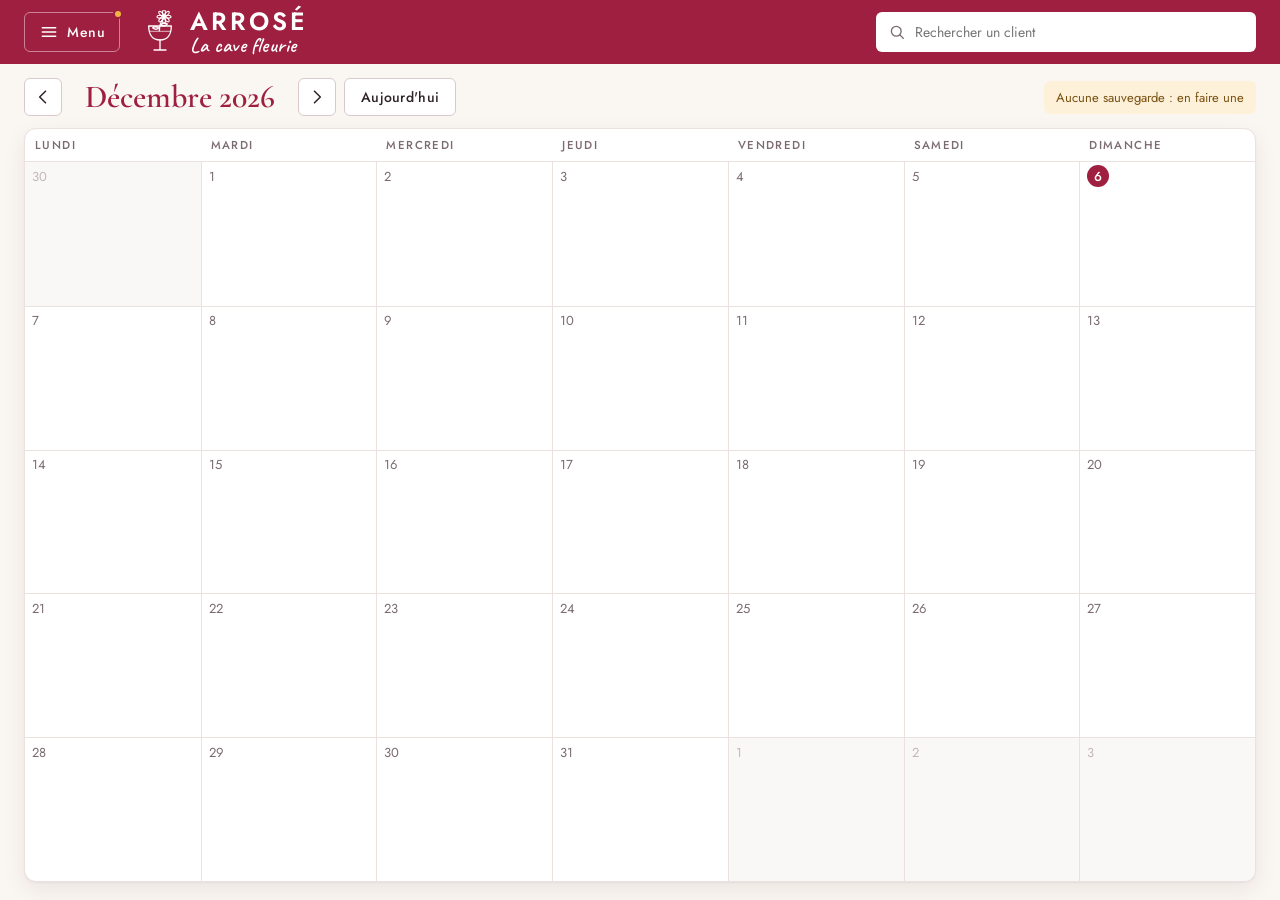
==== commit 3ae3368a: "Sauvegarde automatique dans Google Drive et mise en ligne sur GitHub Pages Co-Authored-By: Claude Op" ====
--- a/Calendrier Arrose.html
+++ b/Calendrier Arrose.html
@@ -6,6 +6,7 @@
   <meta name="theme-color" content="#9E1F3F">
   <title>Calendrier des commandes – Arrosé</title>
   <link rel="icon" href="data:image/svg+xml,%3Csvg xmlns='http://www.w3.org/2000/svg' viewBox='0 0 64 64'%3E%3Crect width='64' height='64' rx='14' fill='%239E1F3F'/%3E%3Cpath d='M18 24h28c0 13-6 20-14 20s-14-7-14-20zM32 44v10M24 55h16' fill='none' stroke='white' stroke-width='3' stroke-linecap='round'/%3E%3Ccircle cx='36' cy='14' r='5' fill='white'/%3E%3C/svg%3E">
+  <link rel="manifest" href="manifest.webmanifest">
   <style>
 @font-face{font-family:"Jost";font-weight:400;font-style:normal;font-display:swap;src:url([data-uri]) format("woff2");}
 @font-face{font-family:"Jost";font-weight:500;font-style:normal;font-display:swap;src:url([data-uri]) format("woff2");}
@@ -108,6 +109,23 @@
 }
 .resultat:hover, .resultat:focus { background: var(--framboise-pale); outline: none; }
 .resultat small { color: var(--texte-doux); margin-left: auto; white-space: nowrap; }
+/* Voyant Google Drive */
+.pastille-drive {
+  flex: none; display: inline-flex; align-items: center; gap: 8px; min-height: 34px; padding: 6px 12px;
+  border-radius: 999px; border: 1px solid rgba(255,255,255,.45); background: transparent; color: #fff;
+  font: inherit; font-size: 13px; cursor: pointer; white-space: nowrap;
+}
+.pastille-drive:hover { background: rgba(255,255,255,.12); }
+.pastille-drive .voyant { width: 9px; height: 9px; border-radius: 50%; background: #fff; }
+.pastille-drive.etat-ok .voyant { background: #7BC47F; }
+.pastille-drive.etat-synchro .voyant { background: #F2B544; animation: clignote 1s ease-in-out infinite; }
+.pastille-drive.etat-horsligne .voyant { background: #C9C2B8; }
+.pastille-drive.etat-reconnecter, .pastille-drive.etat-erreur { background: #fff; color: var(--framboise); border-color: #fff; font-weight: 600; }
+.pastille-drive.etat-reconnecter .voyant, .pastille-drive.etat-erreur .voyant { background: #C62F3A; }
+@keyframes clignote { 50% { opacity: .3; } }
+@media (max-width: 760px) { .pastille-drive .pastille-texte { display: none; } }
+.actions-drive { display: flex; flex-wrap: wrap; gap: 10px; align-items: center; }
+
 .resultats .vide { padding: 12px; color: var(--texte-doux); font-size: 14px; }
 
 /* ---------- Barre du mois ---------- */
@@ -450,31 +468,53 @@
 .lien { background: none; border: 0; padding: 0; font: inherit; color: var(--framboise); text-decoration: underline; text-underline-offset: 2px; cursor: pointer; }
 .lien:hover { color: var(--framboise-fonce); }
 
-/* ---------- Étapes de suivi (fiche) ---------- */
+/* ---------- Étapes de suivi (colonne de gauche de la fiche) ---------- */
+.fiche-cadre { flex: 1; min-height: 0; display: flex; }
+.fiche-droite { flex: 1; min-width: 0; display: flex; flex-direction: column; min-height: 0; }
+.fiche-droite .fiche-corps { flex: 1; min-height: 0; }
 .avancement {
-  display: flex; align-items: center; gap: 16px; flex-wrap: wrap; flex: none;
-  padding: 10px 24px; background: var(--papier); border-bottom: 1px solid var(--trait);
-}
-.etapes { display: flex; gap: 6px; flex: 1; flex-wrap: wrap; }
-.etape {
-  display: flex; flex-direction: column; justify-content: center; gap: 2px; padding: 6px 10px; border: 1px solid var(--trait);
-  border-radius: 8px; background: var(--creme); min-width: 150px; flex: 1; min-height: 58px;
-}
-.etape.faite { border-color: var(--framboise); background: var(--framboise-pale); }
-.etape-case { display: flex; flex-direction: row; align-items: center; gap: 8px; cursor: pointer; font-size: 13.5px; font-weight: 500; color: var(--texte-doux); }
-.etape-case input { position: absolute; opacity: 0; pointer-events: none; }
-.etape-rond {
-  width: 20px; height: 20px; border-radius: 50%; border: 1.5px solid var(--trait-fort); flex: none;
-  display: inline-flex; align-items: center; justify-content: center; font-size: 11px; color: var(--texte-doux);
-}
-.etape.faite .etape-case { color: var(--framboise); }
-.etape.faite .etape-rond { background: var(--framboise); border-color: var(--framboise); color: #fff; font-size: 0; }
-.etape.faite .etape-rond::after { content: ""; width: 9px; height: 5px; border: 2px solid #fff; border-top: 0; border-right: 0; transform: translateY(-1px) rotate(-45deg); }
-.etape-case input:focus-visible + .etape-rond { outline: 2px solid var(--framboise); outline-offset: 2px; }
-.etape input[type=date] { align-self: flex-start; font: inherit; font-size: 12.5px; padding: 1px 4px; min-height: 0; border: 1px solid transparent; border-radius: 4px; background: transparent; color: var(--texte); margin-left: 26px; width: auto; }
-.etape input[type=date]:hover, .etape input[type=date]:focus { border-color: var(--trait-fort); background: #fff; }
-.statut-fiche { display: flex; flex-direction: row; align-items: center; gap: 8px; font-size: 13px; color: var(--texte-doux); }
-.statut-fiche select { width: auto; }
+  width: 232px; flex: none; overflow-y: auto; background: var(--papier); border-right: 1px solid var(--trait);
+  padding: 16px 16px 18px; display: flex; flex-direction: column; gap: 0;
+}
+.avancement-titre { font-size: 11.5px; text-transform: uppercase; letter-spacing: .14em; font-weight: 600; color: var(--framboise); margin-bottom: 10px; }
+.etapes { display: flex; flex-direction: column; }
+.etape { position: relative; padding: 0 0 16px 0; }
+.etape:not(:last-child)::before { content: ""; position: absolute; left: 10px; top: 24px; bottom: 2px; width: 2px; background: var(--trait-fort); }
+.etape.faite:not(:last-child)::before { background: #3E7A3A; }
+.etape-case { display: flex; flex-direction: row; align-items: flex-start; gap: 10px; cursor: pointer; color: var(--texte); font-size: 14.5px; font-weight: 500; }
+.etape-case input[type=checkbox] {
+  appearance: auto; -webkit-appearance: checkbox; width: 22px; height: 22px; min-height: 0; margin: 0; padding: 0; flex: none;
+  accent-color: #3E7A3A; cursor: pointer; position: relative; z-index: 1; background: #fff;
+}
+.etape-num { color: var(--texte-doux); }
+.etape-nom { line-height: 22px; }
+.etape-etat { margin: 2px 0 0 32px; font-size: 13px; }
+.etat-a-faire { color: var(--texte-doux); font-style: italic; }
+.etat-fait { display: none; color: #2F6A2C; font-weight: 500; align-items: center; gap: 4px; flex-wrap: wrap; }
+.etape.faite .etat-a-faire { display: none; }
+.etape.faite .etat-fait { display: inline-flex; }
+.etape.faite .etape-nom { color: #2F6A2C; }
+.etape input[type=date], .reponse-client input[type=date] {
+  font: inherit; font-size: 13px; padding: 1px 4px; min-height: 0; width: auto; border: 1px solid var(--trait-fort); border-radius: 4px; background: #fff; color: var(--texte);
+}
+.etape-titre { display: flex; gap: 10px; align-items: flex-start; font-size: 14.5px; font-weight: 500; }
+.case-vide { width: 22px; height: 22px; flex: none; border-radius: 50%; border: 2px solid var(--trait-fort); background: #fff; position: relative; z-index: 1; }
+.etape-avis.faite .case-vide { background: #3E7A3A; border-color: #3E7A3A; }
+.etape-avis.a-modifier .case-vide { background: #C9822E; border-color: #C9822E; }
+.etape-avis.faite .etape-nom { color: #2F6A2C; }
+.etape-avis.a-modifier .etape-nom { color: #8E5219; }
+.options-avis { display: flex; flex-direction: column; gap: 6px; margin: 6px 0 0 32px; }
+.option-avis { font-size: 13.5px; font-weight: 400; gap: 8px; }
+.option-avis input[type=checkbox] { width: 18px !important; height: 18px !important; }
+.option-avis input[data-avis=modifier] { accent-color: #C9822E; }
+.etape-avis.a-modifier .etat-fait { display: inline-flex; color: #8E5219; }
+.etape-avis.a-modifier .etat-a-faire { display: none; }
+.etape-avis.a-modifier::before { background: #C9822E !important; }
+#moodboard-renvoye { margin-top: 6px; }
+.m-modif { background: #F9DDD0; color: #9A3B12; }
+.m-nouveau { background: var(--framboise-pale); color: var(--framboise); }
+.statut-fiche { margin-top: 16px; font-size: 12.5px; }
+.statut-fiche select { font-size: 14px; }
 
 /* ---------- PDF dans le moodboard ---------- */
 .vignette-pdf { background: #fff; border: 1px solid var(--trait-fort); }
@@ -488,22 +528,51 @@
 .pdf-nom { font-size: 12.5px; line-height: 1.3; word-break: break-word; display: -webkit-box; -webkit-line-clamp: 3; -webkit-box-orient: vertical; overflow: hidden; }
 .pdf-ouvrir { font-size: 12px; color: var(--texte-doux); text-decoration: underline; }
 
-/* ---------- Liste de tâches ---------- */
-.filtre-taches { display: flex; flex-direction: row; align-items: center; gap: 8px; font-size: 13px; color: var(--texte-doux); margin-right: 6px; }
-.filtre-taches select { width: auto; }
-.groupe-taches + .groupe-taches { margin-top: 18px; }
-.groupe-taches h3 { font-family: var(--serif); font-size: 21px; color: var(--framboise); font-weight: 600; margin-bottom: 6px; display: flex; align-items: center; gap: 10px; }
-.groupe-taches .compte { font-family: inherit; font-size: 12px; font-weight: 500; color: var(--texte-doux); background: var(--papier); border: 1px solid var(--trait); border-radius: 10px; padding: 1px 8px; }
-.groupe-attente h3 { color: #8E5219; }
-.groupe-valide h3 { color: #2F6A2C; }
-.tableau-taches { table-layout: fixed; }
-.tableau-taches td:first-child { width: 150px; }
-.tableau-taches td:nth-child(2), .tableau-taches td:nth-child(3) { width: 25%; overflow: hidden; text-overflow: ellipsis; }
-.derniere-etape { color: var(--texte-doux); font-size: 13.5px; }
-.vide-groupe { color: var(--texte-doux); font-size: 13.5px; font-style: italic; margin: 2px 0 0; }
-.aide-pied { font-size: 13px; color: var(--texte-doux); }
-#zone-impression .groupe-taches h3 { font-size: 16px; }
-#zone-impression .compte { border: 0; }
+/* ---------- Liste de tâches (pleine page) ---------- */
+.page-taches { flex: 1; min-height: 0; display: flex; flex-direction: column; padding: 14px 24px 18px; gap: 12px; }
+.page-taches[hidden], .principal[hidden] { display: none; }
+.barre-taches { display: flex; align-items: center; gap: 16px; flex-wrap: wrap; }
+.barre-taches h1 { font-family: var(--serif); font-size: 34px; font-weight: 600; color: var(--framboise); margin: 0; }
+.barre-taches .btn .icone { width: 16px; height: 16px; }
+.reglage-taches { display: flex; flex-direction: row; align-items: center; gap: 8px; font-size: 13px; color: var(--texte-doux); }
+.reglage-taches select { width: auto; }
+.reglage-taches input { width: 64px !important; text-align: center; }
+.colonnes-taches { flex: 1; min-height: 0; display: grid; grid-template-columns: repeat(5, minmax(0, 1fr)); gap: 14px; }
+.colonne-tache { background: #F2ECE6; border-radius: 12px; padding: 12px; display: flex; flex-direction: column; min-height: 0; }
+.colonne-tache h2 { font-family: var(--serif); font-weight: 600; font-size: 23px; display: flex; align-items: center; gap: 10px; padding: 2px 4px; margin: 0; }
+.aide-colonne { font-size: 12.5px; color: var(--texte-doux); padding: 0 4px; margin: 0 0 10px; }
+.colonne-nouvelles h2 { color: var(--framboise); }
+.colonne-moi h2 { color: #8E5219; }
+.colonne-client h2 { color: #2E5A86; }
+.colonne-valide h2 { color: #2F6A2C; }
+.colonne-livrer h2 { color: #6B4A2B; }
+.colonne-livrer .carte-etat strong { font-weight: 600; color: var(--texte); }
+.aide-champ { font-size: 12px; font-weight: 400; color: var(--texte-doux); }
+.compte { font-family: var(--sans); font-size: 12px; font-weight: 500; color: var(--texte-doux); background: #fff; border-radius: 10px; padding: 1px 8px; }
+.cartes { flex: 1; min-height: 0; overflow-y: auto; display: flex; flex-direction: column; gap: 10px; padding: 1px; }
+.carte-tache {
+  display: flex; flex-direction: column; align-items: stretch; text-align: left; font: inherit; color: var(--texte); cursor: pointer;
+  background: #fff; border: 0; border-left: 4px solid var(--trait-type); border-radius: 8px; padding: 11px 13px; box-shadow: 0 1px 2px rgba(60,20,30,.06);
+}
+.carte-tache:hover { box-shadow: 0 2px 10px rgba(60,20,30,.12); }
+.carte-ligne { display: flex; justify-content: space-between; gap: 4px 8px; font-size: 15px; flex-wrap: wrap; }
+.carte-ligne strong { font-weight: 500; }
+.carte-date { font-size: 13px; color: var(--texte-doux); white-space: nowrap; }
+.carte-type { font-size: 13px; color: var(--texte-doux); margin-top: 2px; }
+.carte-etat { font-size: 13px; margin-top: 8px; padding-top: 7px; border-top: 1px solid var(--trait); }
+.carte-tache.relance { border-left-color: #B3261E; background: #FDF1F0; }
+.carte-tache.relance .carte-etat { color: #A3262B; font-weight: 500; border-top-color: #F2D3D1; }
+.etiquette-tache { align-self: flex-start; font-size: 11px; font-weight: 600; letter-spacing: .06em; text-transform: uppercase; padding: 2px 7px; border-radius: 4px; margin-bottom: 5px; }
+.m-moi { background: #FBE9D2; color: #8E5219; }
+.m-rep { background: #E8E0F2; color: #5B4886; }
+.vide-groupe { color: var(--texte-doux); font-size: 13.5px; font-style: italic; margin: 2px 4px 0; }
+.groupe-taches + .groupe-taches { margin-top: 10pt; }
+#zone-impression .groupe-taches h3 { font-family: var(--serif); font-size: 15px; color: var(--framboise); margin: 0 0 4pt; }
+@media (max-width: 900px) {
+  .colonnes-taches { grid-template-columns: repeat(2, minmax(0, 1fr)); overflow-y: auto; }
+  .fiche-cadre { flex-direction: column; overflow-y: auto; }
+  .avancement { width: auto; border-right: 0; border-bottom: 1px solid var(--trait); }
+}
 
 </style>
 </head>
@@ -546,6 +615,9 @@
       <input type="search" id="recherche" placeholder="Rechercher un client" autocomplete="off" aria-label="Rechercher un client">
       <div id="resultats" class="resultats" hidden></div>
     </div>
+    <button type="button" class="pastille-drive" id="pastille-drive" hidden>
+      <span class="voyant" aria-hidden="true"></span><span class="pastille-texte"></span>
+    </button>
   </header>
 
   <!-- Menu latéral -->
@@ -606,6 +678,21 @@
     </div>
   </main>
 
+  <!-- Liste de tâches (pleine page, à la place du calendrier) -->
+  <section class="page-taches" id="page-taches" hidden>
+    <div class="barre-taches">
+      <button type="button" class="btn btn-contour" id="taches-retour"><svg class="icone" viewBox="0 0 24 24" aria-hidden="true"><path d="M15 5l-7 7 7 7"/></svg>Retour au calendrier</button>
+      <h1>Liste de tâches</h1>
+      <span class="espace"></span>
+      <label class="reglage-taches">Relance après <input type="number" id="delai-relance" min="1" max="90" step="1"> jours</label>
+      <label class="reglage-taches">À livrer : <input type="number" id="jours-a-livrer" min="1" max="90" step="1"> jours avant</label>
+      <label class="reglage-taches">Évènements <select id="filtre-taches"></select></label>
+      <button type="button" class="btn btn-contour" id="imprimer-taches">
+        <svg class="icone" viewBox="0 0 24 24" aria-hidden="true"><path d="M7 9V4h10v5M7 17H5a1 1 0 0 1-1-1v-6a1 1 0 0 1 1-1h14a1 1 0 0 1 1 1v6a1 1 0 0 1-1 1h-2M7 14h10v6H7z"/></svg>Imprimer</button>
+    </div>
+    <div class="colonnes-taches" id="contenu-taches"></div>
+  </section>
+
   <!-- Liste des commandes (alerte mensuelle, ou commandes d'un jour) -->
   <div class="fond" id="fenetre-mois" hidden>
     <div class="fenetre fenetre-moyenne" role="dialog" aria-modal="true" aria-labelledby="titre-alerte">
@@ -640,7 +727,9 @@
         </div>
         <button type="button" class="fermer" id="fiche-fermer" aria-label="Fermer"><svg class="icone" viewBox="0 0 24 24" aria-hidden="true"><path d="M6 6l12 12M18 6L6 18"/></svg></button>
       </div>
-      <div class="avancement" id="avancement">
+      <div class="fiche-cadre">
+      <aside class="avancement" id="avancement" aria-label="Suivi de la commande">
+        <div class="avancement-titre">Suivi</div>
         <div class="etapes" id="etapes"></div>
         <label class="statut-fiche">Statut
           <select name="statut">
@@ -651,7 +740,8 @@
             <option value="annulee">Annulée</option>
           </select>
         </label>
-      </div>
+      </aside>
+      <div class="fiche-droite">
       <div class="onglets" role="tablist" aria-label="Parties de la fiche">
         <button type="button" class="onglet actif" role="tab" data-onglet="demande" aria-selected="true">Demande client</button>
         <button type="button" class="onglet" role="tab" data-onglet="moodboard" aria-selected="false">Moodboard</button>
@@ -677,6 +767,8 @@
             <label class="si-autre">Précision (facultatif)<input name="typePrecision" autocomplete="off" placeholder="Ex. : 50 ans, inauguration…"></label>
             <label>Date *<input name="date" type="date" required></label>
             <label>Heure<input name="heure" type="time"></label>
+            <label>Date d'installation<input name="dateInstallation" type="date"><small class="aide-champ">Laissez vide si c'est le jour de l'évènement.</small></label>
+            <label>Heure d'installation<input name="heureInstallation" type="time"></label>
             <label class="large">Lieu<input name="lieu" autocomplete="off" placeholder="Salle, église, adresse…"></label>
             <fieldset class="large choix">
               <legend>Remise des fleurs</legend>
@@ -760,6 +852,8 @@
         </section>
         </div>
       </div>
+      </div>
+      </div>
       <div class="fenetre-pied">
         <button type="button" class="btn btn-danger" id="fiche-supprimer">Supprimer</button>
         <button type="button" class="btn btn-contour" id="fiche-imprimer">
@@ -782,6 +876,15 @@
         <button class="fermer" data-fermer aria-label="Fermer"><svg class="icone" viewBox="0 0 24 24" aria-hidden="true"><path d="M6 6l12 12M18 6L6 18"/></svg></button>
       </div>
       <div class="fenetre-corps">
+        <section class="bloc" id="bloc-drive">
+          <h3>Google Drive</h3>
+          <p id="info-drive"></p>
+          <div class="actions-drive">
+            <button type="button" class="btn btn-plein" id="btn-drive-connecter">Se connecter avec Google</button>
+            <button type="button" class="btn btn-contour" id="btn-drive-synchro" hidden>Envoyer maintenant</button>
+            <button type="button" class="btn btn-danger btn-petit" id="btn-drive-deconnecter" hidden>Déconnecter</button>
+          </div>
+        </section>
         <section class="bloc">
           <h3>Où sont mes données ?</h3>
           <p id="info-dossier"></p>
@@ -830,31 +933,6 @@
   </div>
 
   <!-- Fleurs à commander -->
-  <div class="fond" id="fenetre-taches" hidden>
-    <div class="fenetre fenetre-large" role="dialog" aria-modal="true" aria-labelledby="titre-taches">
-      <div class="fenetre-entete">
-        <div>
-          <h2 id="titre-taches">Liste de tâches</h2>
-          <p class="sous-titre" id="resume-taches"></p>
-        </div>
-        <div class="navigation">
-          <label class="filtre-taches">Évènements
-            <select id="filtre-taches"></select>
-          </label>
-          <button class="fermer" data-fermer aria-label="Fermer"><svg class="icone" viewBox="0 0 24 24" aria-hidden="true"><path d="M6 6l12 12M18 6L6 18"/></svg></button>
-        </div>
-      </div>
-      <div class="fenetre-corps" id="contenu-taches"></div>
-      <div class="fenetre-pied">
-        <span class="aide-pied">Cliquez sur une ligne pour ouvrir la fiche et cocher l'étape suivante.</span>
-        <span class="espace"></span>
-        <button class="btn btn-contour" id="imprimer-taches">
-          <svg class="icone" viewBox="0 0 24 24" aria-hidden="true"><path d="M7 9V4h10v5M7 17H5a1 1 0 0 1-1-1v-6a1 1 0 0 1 1-1h14a1 1 0 0 1 1 1v6a1 1 0 0 1-1 1h-2M7 14h10v6H7z"/></svg>Imprimer</button>
-        <button class="btn btn-plein" data-fermer>Fermer</button>
-      </div>
-    </div>
-  </div>
-
   <div class="fond" id="fenetre-fleurs" hidden>
     <div class="fenetre fenetre-moyenne" role="dialog" aria-modal="true" aria-labelledby="titre-fleurs">
       <div class="fenetre-entete">
@@ -911,7 +989,7 @@
 
   <script>
 /* Commandes d'exemple installées au tout premier lancement */
-window.EXEMPLES = {"commandes": [{"id": "exemple-mariage", "etapes": {"rdv": "2026-09-12", "moodboard": "2026-09-20", "devis": "2026-09-25", "validation": "2026-10-02"}, "nom": "Le Gall", "prenom": "Camille", "telephone": "06 12 34 56 78", "email": "camille.legall@exemple.fr", "type": "mariage", "typePrecision": "", "date": "2026-11-28", "heure": "14:30", "lieu": "Manoir de Kerlann, salle de réception", "mode": "livraison", "description": "Mariage champêtre et romantique, environ 90 invités. La mariée aime les fleurs légères, un peu « sauvages », rien de trop rigide.", "fleurs": "Pivoines, roses de jardin, gypsophile, eucalyptus", "couleurs": "Blanc, rose poudré, vert sauge", "compositions": [{"nom": "Bouquet de mariée", "quantite": "1"}, {"nom": "Boutonnière", "quantite": "6"}, {"nom": "Centre de table", "quantite": "10"}, {"nom": "Arche", "quantite": "1"}], "inspirations": ["ex_mariage_insp1.jpg", "ex_mariage_insp2.jpg"], "moodboard": ["ex_mariage_mood1.jpg", "ex_mariage_mood2.jpg", "ex_mariage_mood3.jpg"], "moodboardNotes": "Proposer deux variantes pour l'arche : une asymétrique, une pleine. Ajouter quelques touches de framboise dans les centres de table ?", "statut": "confirmee", "prix": "1850", "acompte": "600", "notesInternes": "Livraison la veille au soir possible (clés auprès du gardien). Commander les pivoines 10 jours avant.", "creeLe": "2026-06-02T10:00:00.000Z", "modifieLe": "2026-11-10T10:00:00.000Z", "fleursCommande": [{"fleur": "Pivoine", "couleur": "Blanc", "quantite": "60", "unite": "tiges"}, {"fleur": "Rose de jardin", "couleur": "Rose poudré", "quantite": "80", "unite": "tiges"}, {"fleur": "Gypsophile", "couleur": "Blanc", "quantite": "10", "unite": "bottes"}, {"fleur": "Eucalyptus", "couleur": "", "quantite": "15", "unite": "bottes"}]}, {"id": "exemple-bapteme", "etapes": {"rdv": "2026-10-15", "moodboard": "", "devis": "2026-10-20", "validation": "2026-10-24"}, "nom": "Morvan", "prenom": "Julien", "telephone": "06 98 76 54 32", "email": "", "type": "bapteme", "typePrecision": "", "date": "2026-11-22", "heure": "10:30", "lieu": "Église Saint-Pierre", "mode": "retrait", "description": "Baptême de Léa. Décoration douce pour l'église et la table du repas.", "fleurs": "Roses, lisianthus, gypsophile", "couleurs": "Blanc et bleu ciel", "compositions": [{"nom": "Décoration d'église", "quantite": "2"}, {"nom": "Centre de table", "quantite": "3"}], "inspirations": ["ex_bapteme_insp1.jpg"], "moodboard": ["ex_bapteme_mood1.jpg"], "moodboardNotes": "Rester sur des petites compositions basses pour la table.", "statut": "preparation", "prix": "320", "acompte": "100", "notesInternes": "Retrait le samedi 21 en fin de journée.", "creeLe": "2026-09-14T10:00:00.000Z", "modifieLe": "2026-11-12T10:00:00.000Z", "fleursCommande": [{"fleur": "Rose", "couleur": "Blanc", "quantite": "30", "unite": "tiges"}, {"fleur": "Lisianthus", "couleur": "Bleu", "quantite": "20", "unite": "tiges"}, {"fleur": "Gypsophile", "couleur": "Blanc", "quantite": "4", "unite": "bottes"}]}, {"id": "exemple-anniversaire", "etapes": {"rdv": "2026-11-05", "moodboard": "", "devis": "2026-11-09", "validation": ""}, "nom": "Riou", "prenom": "Martine", "telephone": "02 98 11 22 33", "email": "martine.riou@exemple.fr", "type": "anniversaire", "typePrecision": "60 ans", "date": "2026-11-22", "heure": "19:00", "lieu": "Restaurant Le Quai", "mode": "livraison", "description": "Surprise pour les 60 ans de son mari. Ambiance chaleureuse, couleurs d'automne.", "fleurs": "Dahlias, roses orangées, feuillages d'automne", "couleurs": "Orange, bordeaux, cuivre", "compositions": [{"nom": "Centre de table", "quantite": "4"}, {"nom": "Composition d'entrée", "quantite": "1"}], "inspirations": [], "moodboard": [], "moodboardNotes": "", "statut": "devis", "prix": "240", "acompte": "", "notesInternes": "Rappeler la cliente pour valider le devis.", "creeLe": "2026-11-05T10:00:00.000Z", "modifieLe": "2026-11-05T10:00:00.000Z", "fleursCommande": []}], "images": {"ex_bapteme_insp1.jpg": "/9j/4AAQSkZJRgABAQAAAQABAAD/2wBDAAUDBAQEAwUEBAQFBQUGBwwIBwcHBw8LCwkMEQ8SEhEPERETFhwXExQaFRERGCEYGh0dHx8fExciJCIeJBweHx7/2wBDAQUFBQcGBw4ICA4eFBEUHh4eHh4eHh4eHh4eHh4eHh4eHh4eHh4eHh4eHh4eHh4eHh4eHh4eHh4eHh4eHh4eHh7/wAARCAOEA4QDASIAAhEBAxEB/8QAHwAAAQUBAQEBAQEAAAAAAAAAAAECAwQFBgcICQoL/[base64]/8QAHwEAAwEBAQEBAQEBAQAAAAAAAAECAwQFBgcICQoL/[base64]/[base64]/nXka3tyowJW/Onx6jdI2RK351sq5sqx6750X98fnTty/wB4V5OutXoIPmt+dWV8SXwAG88VSroftkeoUV5/[base64]/GtrTvEt3bsA7FhXP1Pa20ty+2NeO59KqHM3aJSk0ej6L4ht7wBXYK3vWw9zAgBaVBnpk157YWCWuG3Fn9aulmPUk16tLDza981VZpHWNqtirEGbp7ULqtizACbr7VyVFbfV4i9vI7eK4hl/[base64]/Ks+fw/YyNnywK2KKTimJxTOduPC1pJ90YqufCNvu68V1VFT7OJPs4nNReFbVASRmuN8RWIsr1kUYXtXq9cN4/[base64]/[base64]/[base64]/8hJfrXpyfdH0rzHwf/[base64]/[base64]/wBk0rg/MVrppStFnRSdonJeM9RNzdmJW+Va5ypLiQyzM7HJJqOueTu7mMnd3CiiikSFFFFABRRRQAUUUUAFFFFABRRRQAUUUUAaug2+6QzsOF4H1rbqrpcYisowO4yatV7uGp8lNIAoooroAKKKKACiiigAooooAKKKKACiiigArY8JxeZqgbONik/Wsetzwb/yEH/3KyrfAzSl8aOvoooryj0QooooAKKKKACiiigAooooAKxPGlx5GiuoJBkIUYrbrm/iB/yCY/8AroP5GgDg6KKKACiiigAooooAKKKKAPRfBdx5+iopJJjJU5rbrm/h/wD8gmT/AK6H+QrpKACiiigAooooAKKKKACiiigAooooAqXQxLn1qKprv/WD6VDWsdjN7hRRRTEFFFFABRRRQAUUUUAFFFFABRRRQAUUUUAFFFFAEdxGJYWQjgivLvE1n9l1BwBgE16rXLeN9NE1uZ0XkVlWjdXMqsbo89opWBViD2pK4zkCiiigAooooAKKKKACiiigAooooAKKKKAO08CagoP2diPau3rx/SrlrW8SQHHNeq6XdLc2aS57c11UZXVjqoyurFpmCqWY4ArkfFPiIQ5gtmy3cijxdr/kg20DfN0JFcNLI0jl3JJNKrV6IVSp0Q65nknkLyMSTUVFFcxzBRRRQAUUUUAFFFFABRRRQBo+H/8AkIx/Wt3xtdAokIPasDQ223ympPEM5mvD7VonaJonaJmUUUVmZhRRRQAUUUUAFFFFABRRRQAUUUUAFFFFABSp98fWkpU++PrQtwOtiAEagDAxTqbEQY1IORinV9ItgCiiimAUUUUAFFFFABRRWPq3iGxsAUD+bKP4VoA2KK4i48Y3TPmC3jVcdG5ot/GN0r5nt42XHReKAO3orH0nxDY34CF/[base64]/YtMmuMZKrx9aAMLxZ4g8kNZWbfvOjuO3tXFMSxJJJJ706aRpZWkcksxyTTKACiiigBVJUggkEd67Xwn4g84LZXjfvOiOe/[base64]/9c31rq/D1ox0iVx3FctdqVuHB9auSskXJWSIqKKKggKKKKACiiigAooooAKKKKACiiigAooooAKKKKAFRijBlOCK6fT5zcWyuylT0+tYGnW5ubkJ/COTXTIoRQqjAFelgIS1l0AWiiivTAKKKKACud8fOy6QoViA0gB966KsTxpbeforsAxMZDACgDzqiiigAooooAK7j4fQKtjNPzuZ8flXD16R4OAGgwcev86ANiiiigDoPBkRa6kl4wq4rq65rwT/y3/CulrzMS/[base64]/[base64]/[base64]/[base64]/[base64]/hh5SstwMDriqjFy2KjFy2M3w/oc1/[base64]/1L/ShgzzHxZIr6k+31rGrR8Q/wDISk+tZ1efLc4ZbhRRRSJCinwxSzSCOJGdjwABmuq0XwRf3aCW7cWyHoCMtTSb2KjBy2OSpyo7HCqSfYV6tp/g3RrUAvE07A5y5rYt9M0+3fdDZwo2MZCCrVJm6w0urPE/Im/55P8A980jRSqMtG4HuK908iH/AJ5J/wB80yaztZozHLbxup6gqKfsvMf1bzPC6K9jvPDWjXQAeyjXHTZx/Ksb/hAdP+07/tEvlY+73z9aTpsl4eS2PNkVnYKoJJru/Bmi+WguZV5PTIrqbHw5o9nkxWaEnu3NakcaRqFRAqjsBVwhyu7NIULO7KIGBgCitDA9KQqp6qDW/[base64]/[base64]/eR9ie1bVeROPLJo9KEuZXCiiipKCiiigAooooAKKKKACiiigAooooAKKKKACiiigAopGYKMsQBXP61r6x5hsyGboW9KuFOU3ZEymoq7JPEuqi3iNvA/[base64]/qX+lSVHcf6l/pQwZ5T4h/wCQlJ9azq0fEP8AyEpPrWdXny3OGW4Vt+G/Dt5rEuUHlwqRudh/Kr3grwy+pyrd3QK2qnj/AG69PghigiWOJFRFGAAKuEL6s2pUebVmfo2h6fpcQW3gXfjlyMk1p0UVulY7EktEFFFFAwooooAKKKKACiiigAooooAKKKKAGvGr9R+NVZYmQ88j1q5QQCMGmpWE1cz6Klni2HcPu/yqKtU7kBRRRQIKo65b/aLB0AycVeoIBGDQ1dWBq6PO9N8NTXF0TICqZrtdM0u3sYwI0GfWryqq/dAFLUQpqJEaaiFFFFWWFFFFABRRRQAUUUUAFIyhhhgD9aWigCnNplnK25oQD7cVV/sK1/vv+da1Q3lzHawmSQ4A6D1q1OWyZDhHdozX0mwt1MsrsVA6E1lXV1CMpaRBF/vd6j1C9lu5izEhey1VrshB7yZzSkvsoKKKK1MwooooAKKKKACiiigAooooAKKKKALOnXb2d0kyE8HkeorurC7ivIBLE2Qeo9K88q7pWoS2E4dCSh+8vrXPXo86utzalV5HZ7HfUVV0+/t72PdE4z3XuKtV5zTTszuTT1QUUUUhhRRRQAUUjMF6kD60oIIyKACiiigAooooAKKKytY1iCzjZEYPNjgDtVRi5OyFKSirs05JI4wS7qoHqazL7XbK3BCP5rjstcfc3U9xIXlkZifeoa7I4RL4mcksS+iNLU9Zur3K52R/[base64]/lXk9avhvVX0y9DHLRPwy5/WgD0uimxSLLEsiHKsMg06gAooooAKKKKACiiigAooooAz6KKK2MgooooAKKKKACiiigAooooAKKKKACiiigAooooAKKKKACmyDKMD6U6pI4WkHoKGG55X4qh/[base64]/vHrVxpylsTKajub0sscSlnYAD1Ncpq1615cEjhF4AqtLNLKcySMx9zUdddOlyas5p1ebQKKKK2MgooooAKKKKACiiigAooooAKKKKACiiigAooooAkt55beQSROVYHtW9Y+JZFIW6j3D1XrXO0VnOnGe6LjOUdjt4Nd0+ULmUoT2YVa/tCy/[base64]/AMQ3U4ZIgIkPp1rGZixyxJJ7mkoreMIxVkjGUnLcKKKKskKsWFpLeXCxRKTnqfSq9dL4J6zn6VnVm4QbRdOPNJI3rC1is7dYYlwB19zViiivKbbd2eilbQDwK8z8T3LXWszsc4VtoGfSvSZ/9S/+6a8muDmdyf7xpDI6KKKACiiigAooooA9D8E3TXGjqjcmI7eTW7XIfDonF0M8fL/WuvoAKKKKACiiigAooooAKKKKAM+iiitjIKKKKACiiigAooooAKKKKACiiigAooooAKKKKACiirFtHn5z+FDdhpXCGDoz/lViiism7lpWCiiikMKKKKACiiigAooooAKKKKACiiigAooooAKKKKACiiigAooooAKKKKACiiigCvNB1ZPyqvWhVe5jx84/GrjLoS0V6KKKsgKKKKACiiigAooooAKztU1SK1BjT5pcflTda1EWqeVHzKw/KuYdmdizEknqa6KVLm1ZjUq20RJc3EtxIXlck1FRRXWlY5r3CiiimIKKKKACiiigAooooAKKKKACiiigAooooAKKKKACiiigAooooAKKKKACiiigAooooAKKKKACiiigAooooAKKKKACuq8FxYt5Zc/[base64]/COnM5YPKoJ6A9KntPDGmQYLRmUg5BY0AcNpunXV/MscEbEE8tjgV3/[base64]/[base64]/8ACaf9OX/j/wD9agDsKK5uz8XWMu1Z0eInqeoFblnfWt2ubedH4zgHmgCxRRRQAUUUUAFFFFABRRRQAUUUUAFFFFABVW7/ANYPpVqobmPcNw6iqjuJ7FWiiitDMKKKKAOX8SSB7/aM5UYNZlX9e/5Ccn4VQr0afwo4Z/EwoooqyQooooAKKKKACiiigAooooAKKKKACiiigAooooAKKKKACiiigAooooAKKKKACiiigAooooAKKKKACiiigAooooA1PDtlBe3ZjnLYAyAO9dhaWdtarthiVffvXBWNy9pcpNGcFTXe2Nyl3bJNGchhXDilJO/[base64]/iFAHQ0UUUAFFFFABRRRQAUUUUAFFFFABRRRQBSmTY5HbtTKtXS5TPpVWtYu6M2rMKr6hcra2zSN17CrFcv4guvPu/LU/InH41rThzysZ1JcqM+eV5pWkckkmmUUV3nEFFFFMAooooAKKKKACiiigAooooAKKKRiFBJOAOpoAWq95fWtoubidE4zgnmud8Q+KEhzBp5DvyGfsPpXG3E808hkmkZ2PcmgDurrxbp8ZZYlkkIHBAwDVH/hNP+nL/AMf/APrVx9FAHcW3jG1Zf38Do2e3NbmnanZX4P2aYMR1XvXlddt4F0t4Y2vpdylxhVPp60AdVRRRQAUUUUAFFFFABRRRQAUUUUAFFBIAyTgVnXmt6battkuV3ei80AaNFc2fGGn5/wBXMfwFXLPxHpdxtHneWx7OMYoA2KKbFIkqB43DKehBp1ABWt4e1M2VxslY+S3UelZNFTKKkrMqMnF3R6TG6yIHRgykZBFOrhtI1eexcAkvF/[base64]/s+i3DgZyu38+K8xPJoAKKKKACiiigAooooAKuaNdNZ6lDOCQAwzj0qnQODQB6/GwdFYdCM0tZvhqf7Rotu5GMLt/LitKgAooooAKKKKACiiigAooooAKKKKAEcZUj2qhWhVGQYcgetXAmRU1ObyLKSTPOMCuOYlmJPU1v+KZsJHCCOTk+tc/XoUI2jc4qzvKwUUUVuYhRRRQAUUUUAFFFFABRRRQAUUUUAFcl411nYp0+2Zg/wDy0YenpXQa3efYdNmuO4GB9a8vmkeWVpHJLMckmgBlFFFABRRRQBf0Kxa/[base64]/z3/Q0ybxBp8a5V2c+gFcVRUfVYF/[base64]/nXm1esajD9osZoem9CK8qmRopnjYEFSQc0AMooooAKKKKACiiigAoop8KNLMkagksQBigD0bweCNBgyPX+da9V9Oh+z2MMPXYgFWKACiiigAooooAKKKKACiiigAooooAKoy/6xvrV49KoMcsT71cCZHLeJJA9/tGcqMGsyr+vf8hOT8KoV6lP4UedP4mFFFFWSFFFFABRRRQAUUUUAFFFFABRRRQBynxDnZbeC3GMMSx/CuKrpPiAT/asYzx5Y/ma5ugAooooAKKKB1oA9M8LQmDRLdWxkru4961Kp6J/yCbX/AK5L/KrlABRRRQAUUUUAFFFFABRRRQBV1af7Np082QCqHGfWvK5GLuzHqTmvRvGP/IBn/D+deb0AFFFFABRRRQAUUUUAd/4FuTNpPlMRmJsAd8V0Ncf8Ov8Al6/4D/WuwoAKKKKACiiigAooooAKKKKAHRNtkVvQ16JZyCW1jkXOGUHmvOR1r0HSf+QdB/uD+VceLWiZ1YZ6stUUUVwnWFFFFABRRWbrus2mk2/[base64]/VD+FWKyaszRbBRRRSGFFFFABRRRQAUUUUAFFFFABXn/AIz0x7W/a5RD5Upzn0NegVX1G0ivrR7eYfKw/KgDyeitDWtKuNMuTHIpMf8AC/Yis+gAooooAKKKKACug8GaY91frcuh8qI5z6ms/RdKuNTuRHGpEf8AE56AV6Rp1pFY2iW8I+VR+dAFiiiigAooooAKKKKACiiigAooooAKKKKAGzHbGTVGrF2/RB+NV60itCJPU5TX1I1JyQQDjFZ9bPiiMi4jk4wRisavSpu8EcFRWkwooorQgKKKKACiiigAooooAKKKKACiiigDifiFBtu4J933l24+n/665WvQvG1n9o0kyqMvEd3TnFee0AFFFFABRRRQB6d4Zm8/Rbd9uMLt/[base64]/nWHfaLb3kxlmJdj61qUVXKiJe9uYf8Awjdj/cFH/CN2P9wVuUUckSeRGH/wjdj/AHBVqw0e3s5N8Qwa0qKFBIFBIKKKKooKKKKACiiigAooooAKKKKACiiigAooooAKKKKACiiigBVJVgR2q8rBlBHeqFT2jHcV7VMkVFlmiiisywooooAKKKKACiiigAooooAKKKKAIru2huoWhnQOrDHNchqfhCVWL2UoZeu1utdpRQB5Zd6Vf2pbzbaQBepAyKq+VL/zzb8q9cZVYYIBHvTfKi/55r+VAHl9ppV/[base64]/T8/[base64]/CEqsXspQy9drda7SigDy250jUbdmElrJ8vUgZFVPKl/55t+VeuEAjBANN8qL/nmv5UAeVwWF5Ou6K2lcZxkLXW+DtGvLG6e5uVCArtAzz2rqVVVGFUD6CloAKKKKACiiigAooooAKKKKACiiigAooooAKKKKACiiigAooooAKKKKACiiigAooooAK2vCciQ3kksrhEVOWJwKxaxtfmYSpEpIwOcGufFT5KbZUJcrud5q/[base64]/[base64]/[base64]/981iSxyRNtkUqfcV2wmpbHJKDjuMoooqyQooooAKKKKACiiigAooooAKKKKACiiigAooooAKKKKACiiigAooooAKKKUAscAEmgBKK0bbSLuZN20IO26rkOgHAMs2PUAVm6sF1LVOT6GFRXUpotmsZUhmJ7k9KrS6AhP7uYgY7ipVeBToyOforW/sG6/[base64]/ABVcRYEvIrmaKpSa2KUmj0zTfEtpcAB2Ck1tQ3EUozG4P4142rspypIrQsdZvLUjbISK2jXfU1jW7nr8c7DhuRVhJFccGvPtL8WqdqT11Njf290gaKQH8a1TjLY6I1Uzaoqmsrjo2aeLhs8qDRys05kWaKr/AGn/AGf1oNyccLRysfMixRVRp5D0wKZvbOdxzRyMXMXqKqLPIOuDTxcnHK0crHzIsUVX+0/7P60huGzwoFHKw5kWaa8ioOTVVpZG/[base64]/oXiiObEdwcH1rqYZY5kDIwINeMKxU5Bwa3/D/[base64]/[base64]/[base64]/VdSe92qF2IO2etUK66VLl1e5zVKnNogooorcxCiiigAooooAKKKKACiiigC/[base64]/[base64]/[base64]/[base64]/[base64]/Gq1l4hhuroQx85rzR5pHOWcmuh8DxB74MT0qFVcnYhVW2ejg5GaKBwAKK6ToCiiigAooooAKKKKACiiigAooooAKKKKACiiigAooqG9nW2t3lbsOKaVwbsczr3/ACE5PwqhUt1O9xO0r9WqKvRirRSOGTu7hRRRVEhRRRQAUUUUAFFMmkjijMkjBVAySTXK6n4vRGaOzh3Y4Dt0oA62ivOX8TaszlhOFBPQKOKs2Pi2/hIFwqzLnnsaAO9orL0TW7XU0IQ7JR1Rq1KACiiigAooooAKKKKACut0H/kGR/jXJVu+HL47haPjH8JrCvFuOhrRdpG9RRRXEdYUUUUAFFFFABRRRQAUUUUAFFFFABRRRQAUUUUAFFFFABQTgZNFZHiTU1sbRsH5yOKTdlcTdlcx/[base64]/smjSkHDONg/GgDkvFesNqF2Y4WYQJwB6n1rCoPWigAooooAfDI8UgkjYqwOQQa9G8MasmpWYDE+dGAHz39682ra8HXf2XWUUnCy/IaAPRqKKKACiiigAooooAKfA5jlV1OCDmmUUgO3tpBLAkg/[base64]/I1GM5xzXqts++BG9RXjls+ydG9DXq3h6fztOjOc8V0UH0Oii+ho1i+JdHTULcso+cDitqiuhpNWZu1dWPHb+0ltJ2jkUjBqtXp/iTRIr6FnRQJBXneoWM9nKUkQjmuOdNxZyTg4sqUUUVmZhRRRQAUUUUAFFFFABRRRQAUUUUAFFFFABRRRQAV3ngCHEJfNcGOtejeBo2WyyehrWiveNaS946Wiiiuw6wooooAKKcqM3RSaeIJCegFF0OxFRU32d/UUhgcdMGlzILMiop7RuvVTTKYgooooAKKKKACiiigANcZqP8Ax/Tf75rs65LXIxHqMmFIB5+tdGHfvMxr7FGiiiuw5QooooAKKKKACub8fgnSU4/5aD+RrpKoa/a/bNKnhxltuV+ooA8uopXUqxUjBBwaSgAooooAKu6GCdXtcD/lov8AOqVdH4EszNqZuGU7IhwfegDvR0ooooAKKKKACiiigAooooA6Xwx/x5N/[base64]/[base64]/Kulux1JXI44mfnoPWrCQovbJ96korNybLSsFFFFSMKKKKACmvGjdRTqKAKskDLyvIqGtCo5YQ/I4arUu5LiU6KVgVOCMGkqyAooooAKw/E9uSqXCjpw1blR3MSzwtE/RhirhLllcmceZWOIoqe+tzbXLwk5x3qCvQTurnE1YKKKKYgooooAKKKKAOQ8XaBJJKbyyjByPnUdfrXHsCpIIII7V6/WVqOgadelmaLY5/[base64]/wDxVpS+I0p/EdrRRRXadgUUUUAFFFFABRRRQAUUUUAFFFFABWZ4jufs+nuwOCRWnXJ+PbnZb+WD1qZu0SZuyOEuZDLOzk5yajoorgOEKKKKACiiigAooooAKKKKACup8BE/a8Zrlq6jwH/x+VdP4i6fxHodFAoruO0KKKKACiiigCpeafbXSkSRg/hXDeLtLtrI5jIBPavQLiQRQs7HAArzDxRfm8vmwcqDWFayRjVskY9FFFcpyhRRRQAUUUUAFFFFABRRWnoOi3mr3Hl26YUcs7dBQlcaTbsjNAJOACT7Vt6V4X1bUArpAY42/ifiu/0LwrpumqrtGJpx1Z+cH2roAABgAAVrGl3OmGH/AJjj9B8FJYzLPcXPmMB91R0NdWlvGqgYJxUtFapcux0RhGOwxYowcheafRRTLCiiigAooooAKKKKACiiigAooooAa8aucsM00wx+lSUU7sViA269mIqN4HHTmrdFNSYcqKBGDg0lXnjV+o/Gq0sJTkciqUrktWOQ8QIy6i5IwGGRWdW74ogO6OcZ9DWFXpUneCOCorSYUUUVoQFFFFABRRRQAUUUUAFFFFABRRRQAUUUUAFFFFABRRRQAV12iIyadEGGDjNcpChklVAMljiu1t4xFAkY/hGK5sQ9Ejegtbj6KKK5DpCiiigAooooAKKKKACiiigAooooAKKKKACiiigAriviADhTiu1rnfG1t5tgXA6VnVV4kVFeJ5tRSsMEikriOIKKKKACiiigAHWvRPAsGyz3kda8/[base64]/[base64]/1LfSvKfEP/ACEpPrXq1x/[base64]/[base64]/G+n+fbGZRyK89YFWIPavZbuFZ4GjYcEV5h4l09rK9bA+UmuWtCzuc1aPUyKKKKwMArqfBWlma4E8i/KKxdFsHvrtUAOM816hpNlHZWqxoMHHNbUoXdzalC7uW1UKoUDgVBqEgitHY+lWKyvE0oj0189xXVLRHTLRHmmrS+bfSN71Up8x3SsfU0yvPepwvcKVGZGypINJRQI6LQvEc9oypKxZK7vTNSgvYgyOMntXkVX9L1KexmV0c4HatYVXHc1hVa3PXKK5W28WQGFS/3u9FdPtYnR7SJ1VFFFWWFFFFACSDKEe1eX+LYhHqTYGMmvUa8/8ewlbkPjisa690xrLQ5SiiiuQ5QooooAKKKKACiiigAooqazhae4WNRnJoA6bwLYGSfz2XgV34GBgVmeHrJbOxRcYJHNadd1OPKjtpxsgoooqywooooAK43x/[base64]/eTBT7DNQzaHdICUKvjoO5pe1h3H7OXYyqKv/wBkX3/PL9ali0S7cZbanPQmn7SPcXJLsZdWbGymu5NsYwO5PStVdLs7Vd9zLuI7dBVO+8SWlopjtgvHpXPUxUY7Fqnb4jdsbaCwg25G7+Jj3qvf63Z2qnMgJHvXC6j4ju7kkKxUVjSzyykl3J/GvOniLvQt1UtEdbqXix3bZBwK6Xw1cyXNkJJDkmvKk+8PrXp3g/8A5Bq/[base64]/ECVggTPFTVdok1H7pw55JNJRRXCcQUUUUAFFFFABk0UUUAe10UUV6J6AUUUUAFcj4+ty0IkFddWT4pt/[base64]/4cTyxqd9Ed2f3SsP1pxjzOxcIObsjovBdtNa+HbaKdCj4Jwfc1s0UV0pWVj0YqysFFFFMYUUUUAFFFFABRRRQAUUUUAFFFBIAySBQAUUzzYv+ei/nTlZWGVYH6GgBaKKKACiiigAooooAKKKKACiiigAooooAD0qgwIYgjBq/Uc8Ydc/xDpVRdhNXKdFKRg4NJWhmFFFFABRRRQAUUE4GTWXq+s21jGcuC3pmk2luJtLcvXNxFboXkYACua1XxXFEGSHk1zOua7cXzkBiqelYxJJyTmuadZvY551expalrN3eMdzkD0rNYljknNJRWLbZi22FFFFIQqfeH1r07wf/[base64]/IpGOao11fjuz8u584Dg1ylcE1ZnDNWYUUUVJIUUUUAFS2sD3EyxopJJpsUbSOEQEk13nhDQ/[base64]/zZf+ejfnVi11G9tiPJuZFAOcZ4qpRQB1GmeLrmNlS8QSJ3YcGuwsL23voBNbyB1/[base64]/+uT616t4e/5Bsf0rym1BM6Aeter6ApXTowRjit6G5vR3NCiiiuo6QooooAKKKKACiiigAooooAKKKKACiiigAooooAKKKKACiiigAooooAKKKKACiiigCO4/1L/SvKfEP/ISk+terXH+pf6V5T4h/wCQlJ9a56+xhW2M6iiiuY5gooooAKKKKACiiigD2uiiivRPQCiiigAooooA5/[base64]/KDxWVXFUnzM46k+ZhRRRWZmFFFFABRRRQAUUUUAXdFi82/jX3r1iyTZbIvtXm/g6DzdRU4yAa9NQYUD0FdVBaXOmitLi0UUVubhRRRQAUUUUAFFFFABRRRQAUUUUAFFFFABRRRQAUUUUAFFFFABRRRQAUUUUAFFFFAEdx/[base64]/ANS/+6afSONyFT3FAHkc/wDrn/3jTKt6tB9m1GeHBAVzjPpVSgAooooAKKKKACiiigAr0jwd/[base64]/Hti0d6t4ifJIMMfeuXr1jUbSK+tHt5h8rD8q8z1axl0+8eCRSAD8pI6igCnRRRQAUUUUAFFFPijeWRY41LMxwAKALvh+ya91SKMLlAwL/AEr09QFUAdAKyfDGkpptmCwPnSAF89vategAooooAKKKKACiiigAooooAKKKKACq12cuB6VZJwMmqMjbnJqorUmRS1aXyrGRvavJ9QkMt27H1r0jxdP5WnMM4yK8xkO5yfU1jXetjjrPWw2iiisDAKKKKACiiigAooooAK0/Dtk15fIuOAeazUUswUdTXofgvS/[base64]/4RrSP+fb/x41ZtdG062/[base64]/j8rl66HxrMX1Aqe1c9XBP4mcU/iCiiipICiiigApVBY4AyaltbaW4kCRqSTXZ+H/C6qFluRk9cVUYOWxcYORiaBoM17KGkUqnvXoGl6fDYwhI1GfWrNvBHAgWNQAKkrrhTUTqhTUQooorQsKKKKACiiigAooooAKKKKAKWtTeTYSN7V5RfSeZcu3vXonjScR6eV9a81Y5YmuWu9bHNWeolFFFYGBsaHrU9jKo3EpnkV6FpGq29/ECjDdjkV5LVzTdQnspQ8bEVrTqOJrCo4nr9FYHh/[base64]/un6UtI/3T9Kok8x8Yf8hJvrWHW54w/wCQk31rEAJOAM1wT+JnDLcSirtnpl1ckBIzj6V0ml+EnYhp+B6URg3sCg2cpb2007BY0JzXR6R4Wmmw842iuv07RrSzUbYwT61pKAowBit4Ue5vGj3MvStEtbIAhAW9a1QABgUUVuklsbJJbBRRRTGFFFFABRRRQAUUUUAFFFFABRRRQBx/j+YiMJ2rhK6vx7MWuQmeK5SuKq7yOOo7yCiiiszMKKKKAJbaeS3lEkbEEV6B4W19LqNYZmw49a86qW2nkt5RJGxBFXCbiy4TcWezAgjIork/[base64]/iOxViN4qXJIlySNqisP/hJLH++KcniOxZgN4o54hzo2qKzhrNl/wA9V/OpYtStJBlZV/[base64]/kb3qlXnyd2cMtwooopEhRRRQAUUUUAPikaJw6EgivQPCOtpPEIJm+ceteeVPY3D21wsiHGDVwm4suE+VnsgORkUVl+HdRW+s1OcsBzWpXandXOxO6uFFFFMYUUUUAFFFFABRRRQAUUUUAFFFFABRRRQA2WNZEKOAQa4/xP4cUo09svPUgV2VIyhhgjIqZQUlqTKKktTxqS3mRyrIciivVZtHs5JC5jGT7UVz+wZh7FmjRRRXUdIUUUUAFFFFABRRRQAUUUUAFFFFABRRRQAUUUUAFFFFABRRRQAUUEgDJrI1nXLaxjI3Av6Um0txNpbmpJLHGMuwFZN/4gs7YkBwSK4jVfEF1dSNtcqtY8kjyNlmJNc8q/YwlW7HYah4uJBWEVgXmt3lwTmQgfWsuisXOTMnNsmkup3+9Ix/Goy7HqxptFSSLub1NKHYdGNNooESedL/fP509Lu4QYWRvzqCii47luPUbpGyJW/OrkGv30X/[base64]/wDHnJ9Ks1W1P/jzk+lKWwnseTan/wAfkn1qtVnU/wDj8k+tVq4HucL3CiiikIKKKKACiiigAooooA6PwZqJtrsRM3ytXo6MHQMOhrxiCRopVdTgg16Z4T1EXlmFY/[base64]/wAH6a9hbCQkhmrpkuD0YZ9xVZVCqFAwBS12qCSsdsVyqyLqyxt/[base64]/1i7skenjVtPYDy7lJMnHyHNS/agwyqn8axdH0mCwiACgt61pVvGPc0Um9x7yM55P4UyiirAKKKKACiiigAooooAKKKKACiiigAooooAKKKKACiiigAooooAKKKKACiiigAooooAKral/x5yfSrNRXahrdwfSk9hPY8i1P/AI/JPrVar+uoE1CQD1qhXA9zhe4UUUUhBRRRQAUUUUAFFFFABW/4Pvmtr5Uz8rGsCp7CUxXSODjBpxdncqLsz2KNtyBvUU6qWjTefYxv7Vdr0E7o7U7oKKKKBhRRRQAUUUUAFFFFABRRRQAUUUUAFFFFABRRRQAUUUUAFFFFABRRRQAUUUUAFFFFABRRRQAUUUUAFFFFABSMwVSScAUtc74s1hbS3aKNhvIpSkoq4pS5Vcz/ABfryhTbQNz0JFcO7FmLMck0+eVppS7HJJqOuGcnJ3OKUnJhRRRUkhRRRQAUUUUAFFFFABRRRQAUUUUAFFFWdPtJLu4WONScmgZd8O6ZJfXa/L8gPNenWNultbrGgxgVR8PaYlhar8vzkc1q120ocqOunDlQUUUVoaBRRRQAjorDDAEVmXmjwSyCWL93IDkMOK1KKTinuJpMr2d5dW4EV2pkA/[base64]/OfWqPg7Q+lxcJ9M12iqFUKowBXTSp9WdNKn1YtFFFdBuFFFFABRRRQAUUUUAFFFFABRRRQA1o0b7yg03yYv7g/[base64]/APFXa1xXw+/[base64]/[base64]/[base64]/zyX8qX7Fbf88l/[base64]/4/I/rRRQtxrc9Z0z/jzj+lWaKK9BbHctgooopjCiiigAooooAKKKKACiiigAooooAKKKKACiiigD/9k=", "ex_bapteme_mood1.jpg": "/9j/4AAQSkZJRgABAQAAAQABAAD/2wBDAAUDBAQEAwUEBAQFBQUGBwwIBwcHBw8LCwkMEQ8SEhEPERETFhwXExQaFRERGCEYGh0dHx8fExciJCIeJBweHx7/2wBDAQUFBQcGBw4ICA4eFBEUHh4eHh4eHh4eHh4eHh4eHh4eHh4eHh4eHh4eHh4eHh4eHh4eHh4eHh4eHh4eHh4eHh7/wAARCAOEA4QDASIAAhEBAxEB/8QAHwAAAQUBAQEBAQEAAAAAAAAAAAECAwQFBgcICQoL/[base64]/8QAHwEAAwEBAQEBAQEBAQAAAAAAAAECAwQFBgcICQoL/[base64]/[base64]/BrMoqOZmLnJ7sUkkknvQCQQR2pKKkk04NZvIYwivwKf/AG9ff3zWTRTuyuZnU6Z4q1TekEbE5OK9k8JNcyaaklz95hmvIPhzozX+ppIy5RTmvdLaJYYVjUYAFb0r7s7cMpNXZLRRRWp1hRRRQAUUVHJNHGMu4H40ASUVnz6vZQ/emX86zLvxXYxA7WBIpOSRLnFHR0hIHU1w1543QHEQrHu/GN5JwhxWbrRRm68UeoF0AyWH50zz4f8Anov515NJ4o1BlK+YaqHXb/8A57N+dT7dEfWEeyefD/z0X86eHQjIYH8a8Y/t2/[base64]/un8q6JIo0+6ijPtTti/3RW6yp21kc/Mc1UcsqRjLEV0clpA64MYH0rn9Y0C5Yl7aTeP7p61hUy6rDVahzGXdaj1WOs2V2lbcea6HTfDMrkPeNsH90da3rfSbCFdq26H3YZqqWX1JK70JbucB5Un9xvypGRl+8pH4V6WIoh/yzX8qZNaW0uPMgjbHTK1u8sfSQjzWiu21Dw7ZzqTCPJf26VzGp6XdWBzKuUJ4YdK5K2EqUtWtAKFbfgz/kNw/7wrErY8JSpDq8TucANXMtyofEj6Jsv+PWP/dqaqOj3kFzaJ5Tg4HrV6uxHrp3QUUUUDCiiigAooooAKKKKACiiigAooooAKKKKACiiigAooooAKp6reCxtGnYZAq5XOeP7jyNDl46ik3ZEydlcj0vxhp10/ltIFbOOTXQ29zDOuYpFb8a+ZnuZUuWeNypz61vaF4v1DT5F3SMyj1NZKr3OSGK6SPoGiuO8M+NbO/[base64]/br9Z5EyinNUld2KhHmdj0P4c6MthpiSMuHYZrrqjgiWGJY0GABipK6krI9aEeVWCiiimUFFFFAGfrklxFZs8HUCvL9V17UXlaJ3ZcGvXnUOpVhkGvOfHmhmGU3UKfKeuKxrJ2ujnrp2ujkZby4k+9Kx/[base64]/3a0tTuls7KSdj90cfWvN7ueS5naaVizMe9deFo875nsc2Iq8istxJ5pJ5DJK7Ox7k1HRRXpnnBRRRTAKKKKACiiigAooooAKZPFHNGUlQOp7EU+ik1cDifEekGxk86LmFj+VUNL/AOPkV6BdQR3EDRSKGVh3riFtmtNVeBh908fSvDx2GVJ80dmNHX+HtbuNOuFO8lO4zXqGiaxb6jCCjjdjkV4sK0NF1OfT7lXRzjPIrhp1HE6qdVx0PbaKy/D+qR6jaK4YbscitSuxO53J3V0FFFFAwooooAKKKKACiiigAooooAKKKKACiiigAooooAK5P4lkf2HJz2rrK4P4tSOml4U4BqZbGdV2gzxaT/WN9abSnqaSuQ8kkgnlhYNG5Uj0rqvD3jW+sGVZHLIPU1yNFNNoqMnHY958PeNbG/[base64]/ETbha3L8dATXfIwdQynINeDwyvFIHQkEV6F4M8TCVVtblvm6AmumlV6M6qNXozuKKRWDKGByDS10HWFFFFABRRRQAUUUUAFFFIzBRkkCgBaKp3Go2kAJeVePesi78V2MQO1gSKTkluS5pbnR0Vw1z43jDYjGRVWfxu5QhF5qPaxM3WiehUFlHcV5kfGl1iqcniy/ZyQ5AqfbRE8RE9Y3r/AHh+dG5f7wryNvFOoE/6w07/AISrUP75o9vEX1iJ61uX+8KUMD0IryT/AISrUP75p8Hi2+R8sxIo9vEPrETrPHd0d0VqpIGNze9crUk+oy6mRcSnnGBUde9h0lTRw1Zc02wooorczCiiigAooooAKKKKACiiigAooooAKw/[base64]/h7olqg+0K9y+BkscDP4V0Ftomk27rJDYW6MvQhBmp50dccFN7s+f/ALPP/wA8ZP8Avk0145E++jL9Rivo37Nb/wDPGP8A75FQXWl6ddbftFnBJt6bkBxS5y3gezPnalBIOQcV7fqfgjQb3efsvku38UZxj8OlcP4j+Ht/ZbptOb7VCOdv8Q/xqlJMwnhakNdzmtJ1q90+VXilbAPTNen+EvHsVxthu2Cnpk15DPDLBIY5o2jcHBDDBpsbtGwZGIIrSM2jOFWUGfT9rcw3MYeJwwPoamrwjwp4yu9OkWOVy0fua9g8P65a6rbK8ci7iOma6IzUjvp1lM16KKKo2CiiigBCMjBrjfG/h/7RGbm3T5hycV2dNdQ6lWGQamUVJWInFSVmeDzRPFIUcEEUyvQ/[base64]/kG1M/hMa/wM8XopT1pK5DywooooAKKKKACiiigArc8N+IbvSZ1KSHZnkZrDopp2Gm07o+h/CfiK31e0Uhx5mORmugr5u8O61caVdpJG5C55Ga9y8I6/[base64]/rP13SbTWLB7W6jDAj5T3U+oqlKxzV8Mqiutz56rX8P67daVcq8cjbQemai8RaTcaPqctpMjAA/IxH3h61m1qmeVrBnvvg7xVb6vCqO4EmOma6mvmrQdTm029SZGIAPIzXuvhHxDb6tZphx5gHIzXRCd9zvoVuZWZ0NFFFaHSFFFFADJY1ljKOMg1wXizwqdzXFqvHXAr0CmuqupVhkGpnBSWpE4Ka1PB54ZIXKOpBFMr1XxF4Xt71WkhUK/[base64]/5Btd/XG/[base64]/iJpK6V4hlWMARTfvEA7Z7VcH0PPxtL7aObrY8M6zcaXeo6SEJnkZrHorROxwJtO6Po/wzrMGq2SOjgvjkVsV8/eCPEE2l36BnPlk8jNe66VexX9ok0bA5FdMJcyPSo1edFyiiirNwooooAKrXlnBdRlJUBz7VZooE1c4jXPB0cm6S24PpXKXnhu/gJ/dkj6V7FTHijcYZAfwrKVGLMZUIs8OlsbmP70TD8KgKODgqa9tn0qzmGGhX8qzpPC+nsxOwc1k6D6GTw76HkJBHUUV6lP4Ns3fcvAqP8A4Qu19an2MifYSPMQCegpwRycBTXqNt4Os42ywzVuPwvp6sG2DimqEgWHkeURWdxJ92Jj+FX7bQb+YjETDPtXq8GkWUP3YV/KraQQp92NR+FWqHc0WG7nmNp4OvJBlxitqx8EorAynIruAAOgpatUYo0VCKMjTdCs7Jg0ajNT6zqMOnWrSOQCBwKuTyLFE0jHAAry7xtrLXl00MbfIDTnJQWgVJKmtDL8QapJqN2zljtzwKy6KK4m76nC3d3CiiigQUUUUAFFFFABRRRQAUUUUAFXtG/4+T/u1Rq5pD7boDGdwxXRhGlWjfuJm1RRRX1BmFFFFABRRRQAUUUUAFFFFABRRRQAUUUUAFFFFABRRRQAUUUUAFFFFABQQD1oopNX0YHdeErsS6eFZuV45rcBBGQQa8/8NXht70RMfkk4/GuwViOhIrwMVehU5baHrYdqcDRoqolyw4YZFWUdXGVOamFSMtjVpodRRRViCiiigAooooAKKKKACiiigArD8Zwedosw25+U1uVT1ePzdPlQd1NDJkro+a75Cl3IpGMNUFafiWEwatMh/vGsyuNnkNWYUUUUhBRRRQAUUUUAFFFFABRRRQBZ026e0u0mQkEGvevA2srqemJlvnUc18+V6N8H57h7qWNc+Wi5Jq4T5Tpw0mp2PVrqXcdi9B1qCiisJScndnrJWCiiipGFFFFABRRRQAUUUUAFFFFABRRRQAUUUUAFFFFABRRRQAV578Z7QNp9rebsFHKYx1z/[base64]/lWza2cUA6bm9TW+Gwk6+q0Rk3YzYLCaQZI2D3q1HpaDO9yfpWjRXsU8vowWquTzMo/2ZD/AHm/OoZNLPJST6A1qUVcsDQl9kXMzJj0tzne4H0qcaZDgZZs1fopRwNCP2R8zM9tLi2/K7A1BNpsqjKMGrXopTwFCXSwczOadGQ4ZSD70ldFPBHMpV1H1rGvrRrd8jlD0NeVicDOj7y1RSdytU1nKIZ1cjioaK4otxd0M6VGDoGByDS1maRcjHkP1/[base64]/h2OZkxNcfOx9u1eMWq77mNCM7mAxX0TpkKQafBDGu1EjAA/[base64]/ZknrQdMk9a2qKXMw5UY62VxEdyOQRWvpOsavYMNsjEDsTS0U1Noa02PQvC/jJZlWK84b1NdlBe28ygpKpz714WpKtuXg1ftdWvYMbJW/OtY12tzphXa3PbQQRkHNLXl+m+MbqHAlO4V0ml+MLWchZSFNbRqxZvGtFnWUVVtb62uFBjkU596sjnpWhqncWiiigYUUUUAFcf4/1UQWxt0bk11V5MILd5CcYFeQ+JLuTUNUZVy3OAKzqt2sjCvPlRjsSzEnkmrFvZTSjONo9TWjZ2McIDONz/[base64]/wCONOW/0iQbcsBxXz/fwNb3TxMMYNfTsqLJGyMMgjFeL/E3QGs7xrmNflY5rKrHqceKp395HB0UUVznCFFFFABRRRQAUUUUAFFFFAGn4WAPiKwBGR56/wA6+gV+6PpXz34dlSDXLOaU4RJlJP419BxsGRWU5BGRUTPSwOzHUUUVB3BRRRQAUUUUAFFFFABRRRQAUVVv9QtLGPfcTKntnk1z9z4xt1I8i3d/XccUAdVRXHjxpzzZ/wDj9aun+JtOu5PLLmFu2/oaANuikVlYZUgg9xS0AFFFFABRRRQAUUUUAFFFFAFPVdPt9RtWgnQHI4PcV5jr2kz6VdmKUZQ/cb1FetVmeItKi1SxaNlHmqMxt6Gg569FTV1ueT0VJcwyW9w8Mow6HBFR1R5gUUUUAFFFFABRRRQAUqsVOQSKSpEgmfGyJ2z0wKALljq15asCkrYHvXX6D4xyVjuT+NciND1cjI0+4wf+mZpRoesA5Gn3I/7ZmrjKUTWMpxPYbK/t7pA0UgOferVeM2V/qenSkFZV2nkEHiuy8P8Ai6OUCO6OD6muiFZPc6YV09GdpRUFtdQXCBonBz71JNII4mcngCtja5zXjnUvs9oYIz87ccVxFpAIwZGGZG5JNaOvXX2/VWbOUjPFVq7MFRT/[base64]/MV6jZTrc2sc69HUGgCaiiigAooooAKKKKACiiigC9ot2bS+R8/K3DV2wIIBHevPBwc13Ojzefp0L8/dwc14ua0lpUXoehgp7xLdFFFeOegAODmtBG3ID61n1ctDmLHoa6MO9bEzRNRRRXWZhRRRQAUUUUAFFFFABWN4s0qPU9NkRlBYDitmkIyMGhq4mrqx80a5YSWF/JC6kYPFUK9h+JXhU3SNeW6/MBkgV5FPE8MrRuMEGuWceVnl1abgyOiiioMgooooAKKKKACiiigB8LbJUfGdrA19C6Hci70i1uAMb41OM5xxXzvXrfwk1hbnSm02QgSwHK+6mpmtDtwU7Sce53VFFFZnphRRRQAUUUUAFFFFABXNeJ/EQsne0tlzNjlv7taXiTUBp+mPIDiRvlT615pLI8sjSSMWZjkk0AOuJ5riQyTSM7HuTUdFFABRRRQBsaHr11psmGZpYT1Qnp9K9A067ivrRLiE/Kw6eleT10HgzU2tL9beRz5MvGD0BoA9AooooAKKKKACiiigAooooAKKKKAOD+IemeVcLfxr8r8P9a5CvWfEtsLvRbiIgk7cjHXIryYjBIPamjzcTDlnddQooopnMFFFanh7Q73WrnyrZMKPvOegoSuNJt2RnQxSTSLHEjO7HAAGSa6zRfAmpXgSW6K20Z6g/ex9K7vw74Z07SIkKxLJcAfNIwyc+1blbxo9zsp4ZbyOb0rwXotlhmhNw47yc/[base64]/wCA4nTRyzDAdyRQB0NFFFABRRRQAUUUUAFFFFABXW+FHZtOKschWwK5Kur8I/8AIPf/AH68/M/4HzOrB/[base64]/s2R5O79cV3dZNWZ7lKfPFSCiiikWFFFFABRRRQBwfj26MmpLbq+VjXkehrm62PGP/Ifn/D+VY9ABRRRQAUUUUAFKjFXDA4IOaSigD1PRLj7VpcE27cSgyffvV2sfwd/yAIPx/nWxQAUUUUAFFFFABRRRQAUUUqqzHCgk0AMmUtE6jqQRXj97bSpfzQBS7K5HyjPevb4bHIzIfwFLa6Vp9tI0kVrGJGJJbbyc1tGlJ7nPXpe0seP2XhjW7sExWMgA/vDb/OtW28AazLEHdoYif4WbkV6wAB0orVUYmawsFueZWHw8vvtcf2ueLyQfm2k5xXoem2Frp9uILSFY1A7DrVqirjBR2NYUow2CiiiqNAooooAKKKKACiiigAooooAjuIYriIxzIroexFchqXhCVrpms5EER5AbtXZ0VrTrTp/CZ1KUanxHATeEtSSMspjcj+EHmqFzoeqW4Be1c5/u816dRW8cbUW5g8JB7HkLKynDKQfcU2vVL3TLG8Uie3RiRjOOa5nVfCBVDJYylsD7jV1U8ZCWj0OeeEnHbU5GipLiCa3kMc0bIw7EVzHjPV2soBawMVmkHJ9BXXuc2wa/[base64]/KvN9b0ufTLoxyAlD9x+xFAGfRRRQAUUUqgsQACSe1ADoY3llWNFLMxwAK9S0e1FnpsMGMFVGfr3rB8I6CbfbfXYxIR8ieldTQAUUUUAFFFFABRRRQAUUUUAFdvoMRi0uFTjJGePeuQ0+3a5u44lHU8/Su7iQRxqgGABivHzWorRgd+Bhq5DqKKK8U9EKKKKAJEmde+frVmKZX4PB9KpUVrCrKInFM0qKqQzlflfketWgQRkdK64TU1oZtWFoooqxBRRRQAUUUUAFFFFADJI0kQq6gg1wfjbwVDeRPPaIBJ14Fd/SEAjBGaTSZE4Kasz5m1XTbnT7hopkIwfSqVfQXirwvaarAzBAJMdcVy/hrwBa2ty1zqAExDfu07D3Nc1SPIcTwsnKyOH8PeD9W1lPOijEMP9+TjNdtpnw10+IK17cyTMDnC8Aj0ru40SNAiKFUdABTqwcmdsMJTjvqc1/wAIN4c/58f/AB81Vv8A4e6FcAeSkluR/cbr+ddfRSuzV0ab6Hkms/[base64]/[base64]/KoaKqMnF3QNXNGiqkc7Iu3rRXWq8TPlZcooorYkKKKKACiiigAoopCcDNAEF1JgbB1PWqtOdtzk+tNrz6k+aVzVKyCiiioGFFFFABRRRQAUUUUAFFFFABRRRQAUUUUAFc14n8Oi9d7u2bE2OV/vV0tFAHkdxBNbyGOaNkYdiKjr1a/0+0vo9lxCr++ORXP3Pg63YjyLh09dwzQBxNFdgPBfPN5/[base64]/NE46hq+ZdTs5rC/ms51KyROVYH2r63rxz4+eH44zBrluiqXPlygDqexruwda0uR9TjxVK65keRUUqqzHABJrX0jQL2/kGYzFFwSzDHHtXqHnB4V057/UkOP3UZDMSOD7V6QBgADtVXTLGCwtVggUADqe5NWqACiiigAooooAKKKKACijIzjPNFABRRRQAUUUUAFFFFABRRRQAUUUUAFFFFABRRRQAUUUUAFFFFABRRRQAV2nhzjSYvx/nXGKMsAO5rvbCMxWcUZxlVAOK8rNZWpqPmd2BXvNk9FFFeEekFFFFABRRRQAUUUUAFFFFABRRRQBpUUUV6ZiFFFISB1oAWimNIi9XA/[base64]/ZeEdU1C8a4aMpubdnFdTd6bc6ckaXAJyv3q8/BVnJuMi3CSV7FaiiivRICiiigAooooAKKKKACiiigAooooAKKKKACiiigAooooAKKKDwM0AW9HjWbUoY2PBbP1xXdAYGBXm+k3bLr1sUwQH28+/FekDpXzWPr+1q6bI9jC0uSGu7CiiiuI6AooooAKKKKACiiigAooooAKKKKAHXGr2UIy0y/nWTd+LbGIHawJry+S7uJPvSsfxqEsx6kmul130PMeIfQ7+fxwMkIv0rLufGV26kLxXJ0VDqyZm6sn1Ny48S6hKuPMI/GqM2q3spy0zfnVGtjwppTapqKqw/dR/M/v7VDk2Jc03Y3PCOhzXRW/vy3l9UQ/xe9dsqhVCqAAOwpIo0ijWONQqqMACnVB6lOmoKyCiiig0CiiigAooqhrWqW+mWxklOXP3UHU0AX6K861LxLqN0zCN/JjPQL1/OpPDmt3MOpoLq4d4n+U7mzigD0GikUhgCDkHpS0AFFFFABRRRQAUUUUAFFFFABRRRQAUUUUAFFFFABRRRQAUUUUAFWdOAM+T2HFVquaYreYWxxjGaun8SE9i/RRRXaSFFFFABRRRQAUUUUAFFFFABRRRQAUUUUAFFFFABRRRQAUUUUAFFFFABRRRQAUUUUAFFFFABRRRQBwHjyJI9YDKMF0BNc9XU/EC3m+2x3Gw+Vs27veuWr28O70keRXVqjCiiitzEKKKKACiiigArW8MWBvdRUsP3cfzNWXFG8sgRFLMTgAV6D4c04afYgEfvH5b/CufE1eSHmzehT55eRoRQxxjCIAPpVfVrGO/s2gfAJ+6cdDVyivJTcXdHpNJqzPMdRsprG4aGZSCOh7Gq1elatZ213bMs8YJxgHuK4jU9HuLRiyKZI/UV6VLFwk+WTszz6uHlHVbGZRSkEHBpK7DmCiiigAooooAKKKKACiiigAooooAKKKKACiimu6oMsQKTaSuxpN7DqpX1wMGNDz3NMubsv8sfA9aqV42MzBNOFP7z0MPhbPmmXtBVn1i2Cgk+YDx9a9SHSvP/A1s02ribkLEpJOK9ArxzvCiiigAooooAKKKKACiiigAooooAKKKKAPFXRkbDAg0ldh460Q20nnxJhfauPq5R5XY8aUXF2CiiikSFeifD2zEOlNckDdM3X2FedjrXrfh1FTRbUIoUeWDxSZ1YSN53NCiiikeiFFFFABRRRQBBf3KWlpJcOcBFzXmGqX09/[base64]/Ft9MxFuqwrnjuaAO9yKMivL5tZ1KWQu13KCfRsCiHWdSikDrdykj1bIoA9QorgrDxbfQsBcKsy557Gus0nWbLUl/cvtcdUbrQBo0UUUAFFFFABRRRQAUUUUAFFFFABRRRQBBf2sd5avbygFXGOnSvNNb06XTLwwScjqreor1KsvxLpqajp7qEBmUZQ9/pXVhq/s5WezOfEUfaRutzzOinSI0cjRuCrKcEGm1655QUUUoBJAAyTTASpIIZZ5BHEjOx7AVu6X4YuJ1SW5cRoRnA611OnaZaWCgQRDd3Y9TXLUxUIaLVnRTw0pb6Gf4b0RLJBPcKGnI/75rdoorzZzc3dnoQgoKyCiiioKKt4/IT8arkAjBGadK26RjnPNNrz6kuaTZqloZ95pFlcks0e1j3Xis2fw2Mkwz/QEV0VFbU8XWp6KRnKhTlujlD4dvMffj/[base64]/wAU68lhGbe3YNcMP++av+ItRGnac8vBc8IPevM5pHllaRySzHJJoAJpJJZDJIxZickk0yiigAooooAKfDJJFIJI2KsDkEGmUUAegeFteS/jFvcMFuFH/fVdBXkUMjxSrIhIZTkEV6Z4d1EajpyS8Bxw496ANGiiigAooooAKKKKACiiigAooooAKKKKAOA8cWIttSE6JhJRk/Wuer0XxpbCfRJJMcw/PXlk2pQrwgLGvUo4qEafvu1jy8TT5Z6dS6xCgknAFVP7WFvdK0Shtp6msy4u5puGbC+gqCuDFZg5rlp6IxiranpGheMI5isdxgV11rcw3KB4nBBrwpWKnIODW1oviC7sHA3krXHCs+p1wrtbnsVFc7oXia1vlVXYK9dCrBhlTkV0qSex1RkpbC01zhCfQU6mS/6tvpQ9iihRRRXmmwUUUUAFFFFADZESRSrqGB7Gsm90C1mJaImJj6dK2KK1p1p0neDsROnGfxI5Wfw7dKSY3RwOnYmqv9i6j/zw/UV2lFdkczrJa2ZzvB02cdDoV+7YZAg9SavW3hvoZ5vqFFdHRUzzKvLZ2KjhKaKllp9raLiKMZ/vHrWdrXhy0vyZI/3Mvqo4P1rcorilOU3eTudCioqyPNr/[base64]/[base64]/[base64]/Al2YdTNuSdso6e4rnK0PD0jxaxbMhwS4H4GgD1CigdKKACiiigAooooAKKKKACiiigAooooAg1CJJ7GeKQZVkII/[base64]/i/QpLK5aWJD5ZPauaPHWvdL+zhvITHKoINedeKfC8ttI01spKdeK5alK2qOOrRa1RyFdF4FvLlNZit1lbynzlc8dK5+RGRirAgir/[base64]/gaz66Px3aGHUxcAHbKOvuK5ygAooooAKKKKACiiigArQ8PRvLrFsqDJDg/gKz66PwJaGbUzcEHbEOvuaAO9HSiiigAooooAKKKKACiiigAooooAKKKKAA9K8K8Tf8h+9/67N/[base64]/pMMofc4UB/XNaVcxpul3ehagSuWtpPvjHSumVgyhlOQa5ZRcdzppT5o67i0UUVJqFFFFABRRRQAUUUUAFFFFABRRVPVtQg060eedwuBwO5NAm0ldnP/[base64]/4p0FL+M3FuoW4Uf8AfVAHn9FPmjkikMcilWBwQRTKACiiigAoop8McksgjjUsxOAAKACGN5ZVjQEsxwAK9M8O6cNO05IuC55c+9UPC2gpYRi4uFDXDD/vmugoAKKKKACiiigAooooAKKKKACiiigAooooAwPH1+LHw5OcjdKPLUHvmvGD1rtvirqZn1KOwjkzHCMsB/eria5asryPOxE+afoFFFFZmAUUUUAFFFFABRRRQBqeHNRewvkcH5Sea9UtZ0u7VLiMggjmvFxwciu++Huqgj7LK2fTNaQ95crOnD1OV2OtoqW4jEZDA/[base64]/[base64]/hXdeD9FvrJw7sVU9q6qz020tlAjiUfhVwAAYAxW8KPLqdEKCjqA6DNLRRWx0BRRRQAUA4ORRRQBYQ7lzS1BG20+1TjkZqWikwooopDCiiigAooooAKKKKACiiigAooooAztW0ay1Jf3ybXHR161yd/[base64]/AMI19pib5gOCOxrmPCXj5Hk+x6u21y2Fm7Y96zZdRZ9BktmOcDiuCk/[base64]/CoTp1oQQYV59qzdAyeG7HiRt5gceW35U6OzuH+7Ex/CvYm0OwJz5K/lUsOk2UX3YV/Kl7Bk/VmeODTrsnHlN+VXbbw9fzHiJh+FetiwtQc+Uv5VMkMSfdRR+FNUF1KWGXU8wtvB15IMsMVqW3gf7pkb613wAHQUtWqMUWqEUYGneGLG2AJQMRWxDawRDCRqPwqeitFFLY1UUthAAOgxS0UUygooooAKKKKACiiigAooooAKkhJzjtUdPh+/QwRNRRRUFhRRRQAUUUUAFFFFABRRRQAUUUUAFFFFABRRRQAUUUUAFFFFABRRRQAUUUUAFFFFABRRRQAUUUUAec/FfU7tLqPTkk2wMm5gO9ef11/wAVZEk8QKFOdkYVuO9chXJUfvM8ys7zYUUUVBkFFKqszBVBJPAAr0Lwb4JBEV/qg91hI/LNOMXJ6Fwpubsjj9J0LU9TP+iWrsv948CuqsfhzcPGGu7xI2z91RnivRoIYoIxHDGqKOAFGKfXQqKW52Rw0VvqcYPh5pOBme4z9R/hUV38OrFowLa7lRs8lgDXcUVXs49jT2MOx5TqvgHVLbLWrJcp2xwa5W7tbi0lMVxC8bjqGGK+gKz9a0ex1W2aK5hUkjAfHIqJUV0Mp4VfZPCaK3/Fnhq60OYE5lt2+7IB+hrArnaa3OKUXF2Y2Z3WBgvcVz720xcnYeTXRUm0egpp2Jauc00EinlTTTG46qa6Yoh6qKa0EbDlRT5hcpzaPIhyrMp9jirltq+p2yFIL6eNSc4VzWjJYQt0GKrSaYOdpp8yBXWwz+39a/6Cdz/[base64]/ukYfrXoI4oAAGAMCirjFRVjaEFBWQUUUVRYUUUUAFFFFAEF/ZwX1q9tcxh43GCDXjXi/Q5dF1N4grG3Y5jcjqK9srE8Z6Uuq6JLEB+9Qb4z7is6kOZGNalzx8zxSildSjlT1BwaSuU80KKKKACiiigBCAeozVW5so5QSBg1booA525tZIW5HFV66eaNZFKsKxr6yaIll5FWnchqxRpVZlYMpII5BFJSgZOBTJO88EeNNSimjsLpTdRk4DE/MK9XjJeJZADgjNeZ/C7w400y3kyfKORmvXVRVQIAMAYq1R5lc9TDSny+8Z9FXXgjbtj6VGbXrhqh0JI6uZFaip/[base64]/tydbqK48uVE24I4Nee634Z1XSiTNAXj/vpyK9spHRXUq6hlPUEVnKmpamFShGevU+eqK9F8aeCk8uS/[base64]/[base64]/uGmncknoOwoA7e58V6bE+1d8g9VFFt4r02V9rb4x6sK8+ooA9btrm3uV3QSpIP8AZNS15Tp1/cWFws0DkEdR2NeheHdWTVLTeQFlXhlzQBqUUUUAFFFFABRRRQAHmvPPiR4aAB1Swh95lX+eK9DplxEk8LwyAMjggg1Mo8ysRUgpqzPnyitLxPp50zWri0/hVsr9DWbXG1Y8tqzsFFFFAgooooAKKKKALOm3LWt2kqnGDXr/[base64]/wCJ7BrLUHXGFJ4r2euR8eaR9ptjPGvzLWVWPMjCtDmVzzCtTw9rl7otz5ts+VP3kPQ1mSKUcqwwRSVxptHEm07o9q8O+JtO1eJFWVY7gj5o2ODn2rcrxbwNC8uvxMq5EYLH2r1eK8kTAb5hW8a3c9KhNzjdmlRUEd3E/fafepgykZDA/jWyknsai0UUUwCikLKOpAqKS6hT+LJ9qTkluBNUc00cQ+Y8+lU5b1zkINo9aqsxY5YkmsZVl0HYluJ3mPPC9hUNFFc7berKCiiikAUUUUAORtrhh2Na8bB0DDvWNVzTpW3+Wclf5VtRlZ2Ey/RRRXUSFFFFABSMQqknoBS1U1lmTS7llJBEZwR9KAPOvEF617qkshbKBsL9Kz6VjliTSUAFFFFABWh4fvWstUikDYQthvpWfSqcMCKAPXlIZQR0IpaqaMzPpdszEkmMZJ+lW6ACiiigAooooAKKKKAPNvi7aol3a3S53OpVvTiuCr1H4vNt0K3wuWM4A/I1wEei30kAmWJsEelctSL5tDzq8f3jsZtFWZbG5j+9Ew/CoCjg4Kms7GFhtFBBHUUUAFFFFABVjT5zb3aSA4wagCsexpVjkY8KfyoQ0e0eHbxbzT43DZOK0689+H1/[base64]/hvbzG/luNh8oJt3e9d9VLRbCLTrCO3jUAgfMR3NXa5zuow5IWClBI6E0lFBqP86X++350edL/z0b86ZRTuwFLMepNJRRSAKZLLHEpaR1UDnJNYfiXxAmnDyLfa9wevotcPeX93duWnndsk8Z4oA9L/ALU07/n8h/77FWYpY5VDRurA85BryLJ9as2d/d2jhoJ3XBHGeKAPV6KwPDXiBNRHkXG1LgdPRq36ACiiigArTsoRHGGI+Y9ao2ib51Hbqa1q3ox6iYUUUV0khRRRQAVDewi4tJYTnDqRxU1FAHkl1E0FxJEwwyMQairq/G2jmKQ6hAMq5+dQOh9a5SgAooooAKltYmnuI4lGWdgBUVdX4J0cyyDUJxhUPyKR1PrQB19lCLe0ihGcIoHNTUUUAFFFFABRRRQAUUUUAZXiLTYtTigilXKpJvqWK0gjhESxrtAx0q1Mctj0plUkZtK9yjPpVnMMNCv5VnSeF9PZi2wc1v0UOKYnBM5W58HWcjZUYqL/AIQu19a6+ip9nHsT7KPY5D/hC7X1o/[base64]/FG6KzICQeKtVWveiis6rtBjSuytRRRXAahRRRQAUUUUAFZ+v339n6ZJOMF8YUE960K5L4iSuIreIH5GJJFAHHzSPLK0jklmOSTTKKKACiiigB8MjxSrIhIZTkEV6boF9/aGmRznAfGGAPevL67P4dyuYriIn5FIIFAHW0UUUAXNMXLs2egxV+qWl/[base64]/qx9aqVwVYqMrI1i7oKKKKzGFFFFABRRRQBR1jS7bU4PLnXDD7rDqKwtI8JiC+Mt26yRofkUd/[base64]/izxra6ejRQOGk9jXDaJ46u49dElywNtKwVwew9a4u5uJbiQvK5Yn1qKuecuY4JYiTldH0jbzRXEKzQuHRxkEHg1JXiXg/wAYXuiypDKzTWeeUPUfSvW9E1vT9XtlmtJ1YkZKE/Mv1Fc7jY9KjXjUXmaVFFFI3CiiigAooooAKKKKACiiigAooooAKKKKACigkAZJwKytR1/TrIlWm3uP4U5oA1aK5KbxnGJCIrQsvYlsU+28Y27E+fbunptOaAOqoqlp+qWN8P8AR51Y/wB08GrtABT4pGjbcpplFCdgNGG9Rhh/lNWFdGGVYH8axqUEjoTW0azW4rG1QSB1rH86X++350jSOwwXJ/Gr9uuwrGrJPEn3nFU57wsCsYwPWqlFZyqyY7ChmDbgTmrkEokHo3cVSpUYowYdRSp1HBg1c0aKbG4dAwp1d6d9TIKKKKACiiigAooooAKKKKACiiigAooooAKKKKACiiigAooooAKKKKACiiigAopruiDLsAPesvUNf0+zUmSdcj3oE2lua1JXn2s/EO1h3Lb/[base64]/hQBQ8SeI5rqR7e0cpB0JHVq5wkk5JyaKKACiiigB8UkkTh43KsDkEGu08LeI/tDC0vmAkP3H9fauIpVYqwZTgg5FAHr9FZHhXUv7Q05S5Hmx/K1a9ABRRRQAUUUUAFFFFABRRRQBPaPh9vY1brOU7WB9K0FOQCO9dmHldWM5oWiiityQooooAKKKKACiiigAooooAKKKKACiiigAooooAKKKKACikJAGScCuf8R+J7LS4WzIpfHTNDdiZSUVdm3cXMMC7pZAo9zXL6/[base64]/bH/AEx/WsmitfYw7GftZG5Dq0DYDqUP6VcgnimGY3Brl6dG7o25GKn2qZUE9ilWfU6uisex1Q52XB47NWurBlDKcg9655QcdzeMlLYWiiioKCiiigAooooAKKKKACiiigAooooAKKKKACiiigAooqK6njt4jJIcKKAJaK5678WaXbjJmU/jWRefEHT4mwhDCk5JGbqRW7O4pK8xu/iUgciNcisi5+I14zNsGAelS6kSHiII9jaWNRlnUfjTPtMH/PVfzrwe78a6pMCPNYA1R/4SfVf+fh/zqfaozeKj2PoKXULSL78yj8aiOrWAGfPT86+fLjXtRnxuuH/OoDqt8Rgzv+dL2pLxfkfRS6vYEZ89Pzp8epWTthZ0z9a+chqt8BxO/wCdSQ61qET7luHz9aPah9b8j6P+1Qf89V/OmXV7Bb27TNIu1RnrXz5/wk+qf8/D/nUk/irUprQwPKxBGOtP2qH9aXY3fH/i6S/me2t3IjBxwa4Qkk5PU0OxZizHJNJWLd2ck5uTuwoooqSAooooAKKKKACiiigCzY395YvvtLmSFv8AZbFdRYfEPXLePZL5U/PVl5x+FcdRRa5cakobM9NtvicrzRpLp21SQGYP0r0S1njuIEmiYMjjIINfN6gswAGSele2fDWxvrDw8qXxIZ23IpPKrUSSR34WvOcrSOooooqDuCiiigAooooARiFUk9AK8t1y4N1qk827cC5wfbtXqE/+pf8A3TXktwMTuD/eNADKKKKACiiigAooooA6TwFc+VqTwFsLIvA9SK7yvN/BwJ16Dj1/lXpFABRRRQAUUUUAFFFFABRRRQAVegOYlPtVGrtt/qVrfD/[base64]/iboC3tm1zGvzKM8V4tNG0UrIwwQa5ZxszzK0OSQyiiioMQooooAKKKKACiiigAooooAKKKKACiiigAooooAKKKKACiiigAooooA634ZaGNV1nz54w1vb/ADMD0J7CvZ1AVQoGAOBXMfDPTvsHhmJmUh5/[base64]/F1vpsDwwuDLiuvkUOhU96868b+CpLx3uLdizHnFTK9tDKq5Je6eY61q91qU7PNISCeBms2tHVdIvNPlKTRMMd8VnVyu/[base64]/4XGPElgD/wA91/nQVFXaPe7GNYrOGNVCBUAAA6cVNSDoKWsT3kFFFFABRRRQAUUUUAFFFFAHM+I/DSXbNdWeElxkp2Y1xl3Z3NrIUnhdCPUV6zUc8EM6lZYkcHsRmgDyOivS5vD2lSyF2tVBPoSBT7bQ9MtySlqhz/e5/[base64]/[base64]/3V/OommkI5Y1jKvFFKLL1FZ/mP/[base64]/CvpeWztpQQ8SnPtWbd+GtMuM7oFyfas3S7HO8J2Z85lWHUEUle5XvgDTpj8ihfpWbefDe3ZMRNg1PsmZPDTR4/S4PpXq0Pw1USAs/FaUfw6sQQT2pezkCw82eNCGQjIQ/lRXvkPgzSkjCmIHFFV7JlfVZENFFFeyMKKKKACiiub8R+JI7TfbWnzTjgt2WgDoZZY4lLSOqgc5Jqt/amnf8/kP/[base64]/RX/ADqzWbUizSKMBuK6KdeytIhx7F6iqa3EgHODUqXKn7wxW0a0GTysnrG8U6PDqtg8bIC+ODWwrBhkEGitd0S1dWZ82+ItKm0y+eJ1IGeKy6948e+GodTs3mjjHmgZ4FeIajZy2dy0UqlSD3rmnHlZ5lWk4MrUUUVmYhRRRQAUUUUAFW9L/[base64]/hVN35/8A6q5agAooooAKdG7RyLIjFWU5BFNooA9K8Lai2o6YryHMiHa3vWtXEfD2dxezQfwsm78v/[base64]/tJrO4aKVSpB71Xr3Dxt4Og1JGngULJjPArx/WNKudOuGjmjYAHriueUHE8yrScGZ9FFFQZBRRRQAU+A4lU+9MpRwQaAOmhOYlPtT6r6e263WpJZkjGWIrM1JDxVO7vUiBAOTVS6vpJPliBqmIJ5DkqTVJdyWwuLmSZuTxUFWxYTelSLpspFVdE2ZQorQ/syT1pG02UCi6CzKFFWXs5l/[base64]/AAsm38v/ANdctXpXinTm1HTGSMZkQ7l9683kRo5GjdSrKcEGgBtFFFABRRTo0aSRY0UszHAAoA6f4ewOb2af+FU2/n/+qu3rJ8Lac2naYqSDEjnc3tWtQAUUUUAFOiQyOEHU02rmmx5JkI6cCsq1T2cHIunHmkkXY0CIFHanUUV4Dbbuz0krBRRRSAKKKKACiiigAooooAKKKKACiiigAooooAKKKKACiiigBUYqwYdqvowdQw71n1Zs24KE/[base64]/bzLUl7IfugLRa3LLLiQ5DfpVWitPq1Pl5UiPayve5t0Vn2d1txHIeOx9KvggjIORXjVqMqUrM7oTU1dC0UUVkWFFFFABRRRQAUUVFcTpEpycnsKqMXJ2Qm0ldkeoyMlq6xsBIwIU+hryW/[base64]/EfhuO733Np8s55K9mrpKKAPKLuxu7Vis8DpjPJHFVsH0r12WKOVSsiKwPGCKrf2Xp3/AD5w/wDfAoA80tLG7umCwQO+e4HFdn4c8Nx2my5u/mnHIXstdDFFHEoWNFUDjAFPoAKKKKACiiigArVsl2265GCeayq2IP8AUp9K4Me/cSOnDL3mPoooryTsCiiigAooooAKKKKACiiigAooooAKKKKACiiigAooooAKKKKACpLc4lHNR06L/WL9aqLtJA9jQooor0TEKSlpCQBk9KAILm1t5kIljUj6V5/[base64]/[base64]/vH+6Og9a0KRQFAA6Clrwq1Z1ZXZ6NOCgrBRRRWJYUUUUAFFFFABRRRQAUhIAySBXO+IPE0VmzW9qBJMOp7CuSu9Z1G5J8y5fBGMA4FAHpvmxf89F/OnAgjIINeR+bL/wA9G/OrtprOo2xHl3L4AxgnIoA9QornPD/iaK8Zbe6AjmPQ9jXR0AFFFFABRRRQAUUUUAFFFFAFq2lLfI3XsasVmg4ORV+Fw6A/nXZRqc2jM5Kw6ub8Ya7HY2zRRuPMI7Ve8SarHp1mxLfMRxXkmqXst7dNK7E5PFOrU5dEctaryqyIru4kuZmkkYkk1DRRXIcQUUUUAFFFFABSqCzBR1NJWp4ZtPtWppn7sfzGqhFzkooEdV4esBY2Sg/6x+WNaVFFe/[base64]/Mx6npQBXYliSTknqaSiigAooooAVSVIIOCOhrufB2tNdp9junHmqPkJ6sK4WrOl3DWt/DMuflYdD1oA9Xopsbb41YdxmnUAFFFFABRRRQAUUUUAFJNeLZ20krnCgZpap61E02l3EaruYxnA96qMnF3RMtmedeJ9Xl1G7b5jsB4FYtK4Icg9QeaSm3d3PHbbd2FFFFIQUUUUAFFFFABXXeCYVW0km53M2K5Gu+8NxtHpEIYYJGa7MDG9S/YqO5pUUUV65oFFFFABRRRQAUUUUAFFFFABRRRQAUUUUAFFFFABRRRQAUUUUAFFFFABRRRQAUUUUAFFFFABRRRQAUUUUAb2iOWtMH+E4q/WP4fYB5EJ5PIrYrhqq0mdlN3igooorMsKKKKACiiigAooooAKKKKACiiigAooooAKKKKACiiigAooooAKKKKACiiigAooooAKKKKACiiigDmZ7SeEnehx6jpUFdYQD1GahktLeQHdEvPtXTGv3Rg6PY5miuh/s60/55/[base64]/KwIrQoqvZRC5z+t2lx/ZdyFQsTGQNv0ryaRWRyrqVOeQa95rH1rw5pmqKTLCEl/vpwazlQ7Bc8coroPEnhe90gtKoM1sP4wOn1rn6waa0ZQUUUUgCgdRRUtpE01zHEoyWYACgD0/RDnSbUn/nmv8AKrlRWsSw20cSjAVQAKloAKKKKACiiigAooooAKjuP9RJ/umpKg1GVYLGaVgSFQk4oB7Hj1x/r5P940ynSsGlZh3JNNqjxAooooAKKKKACiiigAHWvRdI/wCQbb/7g/lXF6Dpzahdheka8sa72NFjjVFGAowK9LAQavLoXBDqKKK9EsKKKKACiiigAooooAKKKKACiiigAoopksiRIXkcKo6kmgB9FYV54o0y3farNKckHYKzX8ZqHISzJXPBLUAdfRXJ2/jKFnImtWVcdVOa1tO1/Tr0hVm2Of4X4oA1qKQEEZByKWgAooooAKKKKACiiigAooooAKKKKACiiigDQ0H/AI+2/wB2t2uXtJ2t5xIv4iulgkWWJZF6EVyV073Omi1aw+iiisDYKKKKACiiigAooooAKKKKACiiigAooooAKKKKACiiigAooooAKKKKACiiigAooooAKKKKACiiigAooooAKKKKACo54Y502SLkVJRTTsIwLzTZoiWjG9PbrVEgg4IxXW1Xns7eY5eMZ9RW8a/8xjKj2OaorZl0iM/ckK/Xmmf2P/02/StfbQ7mfspGTTo0d22opY+1bUOkwLguxc/[base64]/KpNesUhVT1ANdToxZyOhFnis2iX0QJMLYHtVSSzuI/vRMPwr3B7aBxho1P4VWn0myl+9Cv5VDodjN4bseJsjr1Uim167deF7CbJCAE1QPgu1z1qHQkQ8PI8xpVUswAGSa9N/[base64]/D2qPpl6r5YxNw6jvQB6bRUdvMk8CTRnKOMipKACiiigAooooAKKKKACiiigAooooAK1NDuSHMDHg/[base64]/2FX4rK1jACwrx0OKwliIrY2VCT3OT2P8A3T+VIVI6giuz2J/[base64]/3/AAroqwNaTbek5zuGa3ofEZVvhKNFFFdZyhRRRQAUUUUAFFFFABRRRQAUUUUAUtb/AOQTdf8AXJv5V5Yetet3cay20kbDIZSCK8nuEMc7oQVKsRg0AMooooAKKKKACiiigAooooAuaJ/yFrX/AK6r/[base64]/8AXP8AWueutmNDKKKK5ygAycCr8KbIwvfvUNrF/Gw+lWa66FOy5mZyYUUUV0EhRRRQAUUUUAFFFFABWP4gT5o5APYmtiqmqQ+daMAMsORWlN2kiJq8TnaKKK7jjCiiigAooooAKKKKACiiigAooooAK898aaebTUjOg/[base64]/wDdZj/SgDr6K4P/AITDUP8AnlD+R/xq7ZeMuVW6t/8AeZT/[base64]/BilyUvCFzwCtAHHUAEnAGTXaW/g2FXJmumZcdFGK1tO0DTrIhlh3uP4n5oA5DQ/[base64]/8AH3L/[base64]/[base64]/gX9K4+gAooooAKKKKACiiigDufh/c+ZYS25LExtkZ9DXT1x/wAOv+Xr/gP9a7CgAooooAKKKKACiiigAooooAKhmGHqaoZ/[base64]/ge0a30rzHUBpWyOOcVv02GNYoljQAKowBTqACiiigAooooAKKKKACiiigAqCU/OanqsxySaaEwoooqiQooooAKKKKACiiigAooooAKKKKACkIBBB70tFAHOalbG3uCB91uRVWulvrZbmEqR8w+6a5yWNonKOMEV20p8yOSpDlY2iiitTMKKKKACiiigAooooAKKKKACiiigAooooAKKKKACiiigAooooAK2/DH/Lb8KxK1/DUhFw8fGCM1lW+BmlL40b9FFFeedwUUUUAFFFFABRRRQBx/xF/5df8AgX9K4+vQfHFo1xpXmIoLRNk8c4rz6gAooooAKKKKACvSPB3/ACAYPx/nXnUMbSyrGgyzHAFep6Tb/[base64]/wA9ZvzH+FXLLw5plttbyfMZe7nNAHGaPod7qEi4jZIs8uR2rvdH0y20yDy4ByfvMepq6qqowoAA7CloAKKKKACiiigAooooAKKKKACiikYgDJoAbM2Fx61DSsSxyaSrRDCiiigAooooAKKKKACiiigAooooAKKKKACiiigAqhqll9oXzE/[base64]/uN1rEm0bUopCjWkpI9FyKAM+itO20LVJydtq64/[base64]/3TWXLDLEcSIV/[base64]/NFFc9ZtG9JIjurC2JyFK/[base64]/9k=", "ex_mariage_insp1.jpg": "/9j/4AAQSkZJRgABAQAAAQABAAD/2wBDAAUDBAQEAwUEBAQFBQUGBwwIBwcHBw8LCwkMEQ8SEhEPERETFhwXExQaFRERGCEYGh0dHx8fExciJCIeJBweHx7/2wBDAQUFBQcGBw4ICA4eFBEUHh4eHh4eHh4eHh4eHh4eHh4eHh4eHh4eHh4eHh4eHh4eHh4eHh4eHh4eHh4eHh4eHh7/wAARCAOEA4QDASIAAhEBAxEB/8QAHwAAAQUBAQEBAQEAAAAAAAAAAAECAwQFBgcICQoL/[base64]/8QAHwEAAwEBAQEBAQEBAQAAAAAAAAECAwQFBgcICQoL/[base64]/[base64]/UUUVwHlBRRRQAUUUUAFFFFABXUeC9Be+uVllQ+WDmqHhrRp9Su1wh2A8mvXNKsYrG1WKNQMDmtacL6nRRpczuye1gS3hWKMAACpaKK6TtCiiimAUUUUAFFFFABRRRQAUUUUAFFFSRRM544HrQBJZ/[base64]/pE6qf7o5NYdz4xt1I8i3d/XccUAdTRXIDxpzzZ/[base64]/6s17BgUm1f7orH2SMHh4nkkHhC/d8MpArRtfA87N+8OBXpQVR0ApaapRBUIo4iw8EQxvmU5FdNp2jWdkoEca5HtWjRVKCRpGEY7AAAMAYFFFFWWFFFFABRRRQAUUUUAFFFFABRRRQAUUUUAFXLdNsY9TVaJd0gFXauC6kyYUUUVZAUUUUAFFFFABRRRQAUUUUAFct4p8R/Z2NpYsDIPvv6e1WfGOrfYrT7PCxE0o6g9BXAMSxJJyT1NADpZJJXLyOWYnJJNMoooAKKKKANPRdZu9NlGxy0WfmQ16Hpl9Bf2qzwMCD1HcGvKa0/[base64]/wCKrFaR2M5bhRRRVCCiiigAooooAKKKKACg8CimT/6l/wDdNAHm3ie5a61mdjnCttAz6Vl1JcHM7k/3jUdABRRRQAUUUUAFFFFAHofgm6a40dUbkxHbya3a5D4dE4uhnj5f6119ABRRRQAUUUUAFFFFABRRRQAU2UBo2BGcjpTqDQBy9vK9td7hkYbBFdOjBkDDoRmuWvf+PuX/AHjW5okpksgD/[base64]/NCTna5Gar103jrT2hvReICUl6+xrmaACiiigAooooAKKKfDG8sqxoCWY4AFAHafD2AraTz5++2MfT/[base64]/KvN9b0ufTLoxyAlD9x+xFeoVXv7K3voDDcRh1/[base64]/[base64]/AM81/Kn0UUAFFFFABRRRQAUUUUAFFFFABRRRQAUUEgDJOBWRqepjDRQHnoWoLhTc3ZDdbvdxNvGRj+I1kUpOTk0lQz1KcFCNkFFFFBYUUUUAdFos/m2gUnlOKvEAjBGaxPDz4mkjx1Gc1t1SPKrx5ZsqzxbDuX7v8qhrQIyMGqk8ew5HQ1Eo2JTIqKKKkoKKKKACiiigAoqKe5ggGZZVX6ms24162TIiVpCOnYUGkKU5/CjXornJvEEpx5UKr65Oaj/t+7/uR/[base64]/LcMUB2p6CqVK/3z9aSoPYhFRVkFFFFBQUUUUAFFFFAGl4f/AOPtv92t6sbw7H80khHsDWzVI8zEu9RhSMoZSD3paKZgUXXaxWm1aulyu7HIqrWTVmaJ3CiiszVtVjtP3cYDyn9KRcISm7RLl5dw2sZeVwOOB3Nc/f65NLlIB5a+vesy4nluJC8rlj71HTsepRwkYay1Y53d2JdixPqabRRQdYUUUUAFFFFABRRRQAUUUUAFFFFABVmzvrm1bMchx3B6VWooE4qSszqNO1qGciOYeW/r2NawIIyDkVwNamlavLanZLmSP3PIpWOCtg+sDqqKrQ39tKoZX4NSC5gP/LVfzoPPaa0ZLRSK6t0YH8aWgQVPFATy/[base64]/[base64]/Wu28E6HHoHh+3sEC7wMyMO7HrUxg+byPCqUKlGdm9DbooorcQUUUUAFFFFABRRRQAUUUUAFFFFABRRRQAUUUUAFFFFABRRRQAUUUUAFFFFABRRRQAUUUUAZ9FFFYmoUUUUAFFFFABRRRQAUUUUAFFFFABRRRQAUUUUAFFFFABRRRQAUUUUAW7YYiHvUtR2/[base64]/Qv2FZuv63JdSGG2YpCOMj+KsSocj1MPgl8VT7ia5uZ7ly80jOT6moaKKk9JJLRBRRRQAUUUUAFFFFABRRRQAUUUUAFFFFABRRRQAUUUUAFFFFABRRRQAUUUUAavhe2FxqibgCqfMa7muY8ER/[base64]/3kvkFFFFQeoFFFFABRRRQAUUUUAFFFFABRRRQAUUUUAFFFFABRRRQAUUUUAFFFFABRRRQAUUU6JGkkWNASzHAFAHX+C/+Qa/+/W7VHRLIWNisXVjyx96vVotj56vJSqNoKKKKZkFFFFABRRRQAUUUUAFFFFABRRUF3d29pGZLiVUUepoAnorm7zxdYxblgR5SOh6A1T/4TT/py/8AH/[base64]/tr/[base64]/yp/jQBV8S+IE04eRb7XuD19Frhby7uLuUyXErOT6npUcsjyyNJIxZmOSTTKACiiigAqezu7i0lElvKyEeh61BRQB6D4a8QJqI8i42pcDp6NW/[base64]/sX/AKbfpSsdCxNPuY9KAScAE1tx6NEB88jE+1Xbe0ggH7uMD3osRLFRWxhxaZcyReZgL7HrVSSN42IdSpHqK66o5oYpVKyIGBp2Mo4t31RydFb8ukW7ElSy+lQf2L/02/[base64]/5V3dXE8nMH76QUUUVR54UUUUAFFFFABRRRQAUUUUAFedeMr03WrPGGzHF8oHv3r0OUkRMR1ANeT3kjS3UsjnLMxJNAENFFFABRRRQAUUUUAFbfg29NrqyRlsRy/[base64]/6Y/rSuaqhUfQ2KKzItYgYDejKe/[base64]/+ei/nSq6N91gfoa8kM0pOTI351LBe3cGfKuJEz1w1AHrFFee6f4p1C3wspEyDH3uuK6zRdds9SUKreXL3Rj/KgDWooooAKKKKACiiigDT8LkDWYc+/wDKu7rznTHEd/[base64]/mOQoC1FJdzyR+Wznae1UtGa/[base64]/[base64]/AMaANaiiigAooooAVSQwI6ivQNFulu9OikBywGG+tefV0Xg298uZrRzw/K/Wqi9TjxtLnp3XQ6yiiirPFCiiigAooooAKKKKACiiigArK8TaYNS09lUfvU+ZP8K1aKAPIpY3ikaORSrKcEGmV6D4l8PpqI8+32pcDr6NXC3lpcWkpjuImQj1HWgCCiiigAooqeztLi7lEdvEzk+g6UARxRvLIscalmY4AFekeGdMGm6eqsP3r/M/+FVfDXh9NOHn3G17g9PRa36ACiiigAooooAKKKKACiiigAooooAz6KKKxNQooooAKKKlhiL8ngUJXEMRGc4UVYS3Ufe5NSqAowBgUtaKNiXIQKB0AFLRRVEhRRRQAhUHqAaie3U/d4NTUUmkx3KLoyHDCm1fYBhgjIqrNEU5HIqHGxSdyKiiipKCiiigAooooAKZNKsSFmNPJABJ4ArHvZzNJx90dKEjSlT52F1dPMePlX0qvRRVnfGKirIKKKKCgooooAKKKKACiiigAooooAKKKKALljfy2zYJLJ6E1v208dxEJIzkd/auUq5pd2baYA/cY4NNM5q9BSV1udJRSKwZQynIPSlqjzgooooAKKKKACiiigAooooAKKKKACuc8bysIIYuNrEk10dch41Zvt8a5OAmcUpbHVg43rIwKKKKzPcCiiigAooooAKKKKACiiigAooooAKzPEt39k0iaQHDMNq845Nadcr8Qp9tpBBt+827P0//AF0AcSSSST1NFFFABRRRQAUUUUAFFFFABW94JvPs+rCJjhJRt68ZrBqxp0vkX0MuM7XBx+NAHrFFNjO5Fb1FOoAKKKKACnRO0ciyISGU5BptFAHoGiXovrFZejDhh71erC8F/wDINf8A363a0Wx89Xio1GkFFFFMyCiiigAooooAKKKKACiiigAqC7tLe7jMdxErqfUVPRQBzd54RsZdzQO8RPQdQKp/8IX/ANPv/jn/ANeuwooA5uz8I2MW1p3eUjqOgNbtpaW9pGI7eJUUegqeigAooooAKKKKACiiigAooooAKKKKACiiigDPpyIzHCjNSxQZ5f8AKrIAAwBis1G5bkV1t/7x/KpBDGMcVJRVqKJuxuxP7opwGBgUUUxBRRRQAUUUUAFFFFABRRRQAUEZGDRRQA3Yn90U1oYz2qSilZBcrtb/AN01E8bIeRV2ggEYNJxRSkZ9FWZoO6flVcjBwazasUncp6nJsh2g8tWVVzVWzOFB6DpVOqR6FGNoBRRRTNgooooAKKKKACiiigAooooAKKKKACiiigAooooA6DQpzJbFGOShx+FaFYGgybbsqTjcOlb9Ujy8RHlmwooopmIUUUUAFFFFABRRRQAUUUUAFcd40/5CSf7ldjXKeN4lE0MuTlgRSlsdeCdqqOcooorM9sKKKKACiiigAooooAKKKKACiiigArj/AIig4tTjj5v6V2Fc/wCOoGl0feuP3bAn6UAef0UUUAFFFFABRRRQAUUUUAFPtxmdAP7wplaPhyBrjWbdFxw4Y59BzQB6ZB/qU/[base64]/AITT/py/8f8A/rUAdhRWDp/ijT7khZCYXOB83TNbqsrKGUgg9xQAtFFFABRRRQAUUUUAWdOlWG8SR/[base64]/orsD4L54vP/HKmtvBtuufPuXf02jFAHEgEnAGTW7oPhy5vmWWZTFBnnPUj2rsLDQ9OswDHbqzDHzNya0gABgDAoAgsLK3sYBDbxhF/nViiigAooooAKKKKACiiigAooooA6nwvrClFs7hsMOEYnr7V0teYgkEEHBFdFoniFosQ3pLLwFb0q1I8zFYNt88DrKKZDLHNGHicOp7g0+qPMasFFFFABRRRQAUUUUAFFFFABRRRQAUUUUAFFFFABRRRQAUUUUAFFFFABRTZHSNSzsFA7msbUNUZ/ktyVHdvWi5pTpym9DXeZFbHWisqzuA8ALn5hwaKz5mU6TTsbNFFFaGIUUUUAFFFFABRRRQAUUUUAFFFFABRRRQAUUUUAFFFFABRRRQBj+I/+WX41j1u+II91sr4yVPWsKpZ6WGd6aCiiikdAUUUUAFFFFAHH/EX/l1/4F/SuPr0PxtZ/adJMirl4juGBk4rzygAooooAKKKKAOw+HX/AC9f8B/rXYVheCbP7NpIkZcPKdxyMHFbtABRRRQAUUUUAFFFFAGhpH/LT8K0Kp6UuIWbHJNXKh7nnVnebCiigkAZJwKDMKKpXmqWdsCZJVyPeua1PxrbwsVi+bFS5JESnGO52VNZ0XqwH415reeOJ3J8sYrJuPFOoSgjzCM1DqozdeKPW5Ly2j+9Ko/GmDULQnHnL+deLz6vfS/emb86jXUbsHImb86n2xH1nyPcRcQkZEi/nTlljbo4P414oNd1ADHnN+dWLbxLqMP/AC1Y/jR7ZDWIR7MCD0Ncx4p/4/l/3K5K28aXiAB+a0otaXWD5mMMgwauNRSdjuwNaMqqRJRRRWp7gUUUUAFFFFABRRRQAUUUUAFFFFABRRRQAUUUUAFFFFABRRRQAUUUUAFFFFABRRRQAUUUUAFFFFABRRRQBbsNRurJgYZDt7qeldFYeJoZCFukMZ/[base64]/wA/k3/[base64]/AIQv/p9/8c/[base64]/KqNFUccoqSszrLeeOdN8bAipK5OCeSB98bEGta11hSAJ1wfUVSZwVMNKPw6mtRUcU8Moykin8akpnO01uFFFFAgopC6DqwH41D9stt+zzlz9aBpN7E9FIGU9CDS0CCiiigAoqOWeGIZeRR+NZt1rCgEQLk+poLhTlPZGlcTxwJvkYAVg6hqElySi/LHn86qzzyTvvkYk1HUtndSw6hq9wooopHSFFFFABRRRQB2FFFFWeKFFFFABRRRQAEgDJ4ArivFniEylrKybCDh3Hf2rY8Zak1jp/[base64]/EeqrpdmXGGlbhFz+tAEmsaxb6XCzPJmT+FAeTXK3HjXW2n3wXBiUdF6/zrn7u4mup2mmcs7HJJqGglxT3Ok/4TfxF/wA/v/jgqO58Y+IJ4TE9+wB7qAD+dc/RRcn2cOxffWdVdw739wxHQlzWvpXiy6hcLeASoT97oRXM0UFpJHrun6itxCJbS4JU9drVeTULtF2iU4968k0TVJ9MuhJGSUP307EV6TY3Md5apcREFXGfpQJwi90af9pXn/PX9Kje8uXYkzNz6Gq9FFxKnFbIUknqSaSiigoKKKKBhRRRQAUUUUAFFFFAHYUUUVZ4oUUUUAFFFFAHAeO7nzdWEQLYiUDB6Zrnq2PGP/Ifn/[base64]/[base64]/iBbFL6K4AAV1wceorl69P8RacNR054uA45Q+9eZzRvFK0bghlOCDQAyiiigAooooAKKKfDG8sqxoCWY4AFAHS/D+2L30twQCqLgZ9TXcVneHdOGnackXBc8ufetGgAooooAKKKKACiiigAqK5gjuIjHIMjt7VLRQNNp3Rzd9YS2zZALJ6gVTrr2UMpVgCD2Ncr48ubTQdEl1PaC4ICx7sbiTUtW1OyGLSXvkVFcbY/[base64]/IKKKKzOYKKKKACiiigAooooAKKKKACiiigAooooAKKKKACiiigAqxp63JuV+zbg+eMU7TrGe9nWOJCcnrivS/CXhiOxQTTqGf3q4Rcma0oSbuivpWk6hPYiSYDfjp0zUc9tPAcSxMv4V26gKMAYFI6I4IdQQfUV1rQ9uljJwVpanB0Vqa9p/2WbzY/8AVufTpWXVHqQmpx5kFFFFBQUUUUAFFFFABRRRQAUUUUAFFFFABRRRQAUUUUAFFFFABQAT0FKoLMAOprWtLdYoxkAt3NMmc1EoQ2ksh5G0epq/b2scXOMt6mp6KDCVRsKKKKZAUUUUAFFFFAHN/ED/AJBMf/XQfyNcHXovjS38/RXYAkxkMMV51QAUUUUAFFFFABRRRQAUo60lPgQyTJGoJLEDAoA9R0T/AJBNr/1yX+VXKhsYhBZxQjOEQDmpqACiiigAooooAKKKKACiiigAooooA7CiiirPFCiiigAooooAK5/xRoKX8ZuLZQtwo6f3q6CigDyO4hlgkMc0bIw6gio69S1PSrLUEIuIgWxww4Irnbzwb95rW4+isP60AcfRXSf8IfqH/PWH8z/hVyz8G/da6uPqqj+tAHJ28Ms8gjhjZ2PQAV3nhfQUsIxcXKhrhh0/u1paZpVlp6AW8QDY5Y8k1eoAKKKKACiiigAooooAKKKKACiiigArxX47+IBc38WiQMCkHzy4/vdhXpPjzxLbeHNGknkkH2h1IgTqS1fNuo3c19ezXdw26WVizH3NYVp2VjmxE7LlRXp8EskEyywuUdTkMO1MormOM9J8H+OlcLZ6w2HJws3b8a76CaKeMSQyK6nkFTmvnitDTNa1PTmBtLuRAP4c5H5VrGrbc9PD5jKCtPU97oryqx+IupxMguYIpUAw2OCav/8ACy/+ob/5E/8ArVp7SJ3rMKD6no1KoLHAGTXlN98RdTlZxbQRRIRhc8kVu/[base64]/I4OitzVNEK5lteR1K9/wAKxHRkYq6lSOxpnrU6saivESiiig0CiiigAooooAKKKKACiiigAooooAKKKKAClUFjgDJqWG2ml5CEL/eI4rStrZIRxy3c0yJVEiOytREN78sf0q1RRTOdtt3YUUUUCCiiigAooooAKKKKAI7qJZ7eSJhkOpBFeV6hbva3kkEgwVbFesVzfjHRRdwm7to8zr94D+IUAcHRSsCpIIwR1FJQAUUUUAFFFFABW34NsjdaskhXMcXzE+/asq0t5bqdYYULOxwAK9J0DTItNsljVR5jDLt6mgDRooooAKKKKACiiigAooooAKKKKACiiigDsKKKKs8UKKKKACiiigAooooAKKKKACiiigAooooAKKKKACiiigAooooAKKKKACqHiDVbfRdJn1G6J8uJc4A6nsKv1yHxf/5EO+/4D/[base64]/dkj6V7NTHijcfMgP4Vm6SZjKhFnhE1ncxHDxMPwqAgjqCK9xudHsZx80K/lWPeeDrKU5UAVm6L6GTw76Hk1Feh3XgVSxMbcVmt4IutxweKj2cjN0ZI46iuouvB19HjaCahXwlqJYAoaXIyfZy7HO0V2dr4IuGYeYcCtW08DRKf3hzVKnJlKjJnnARj0Un8KvWOkXl2R5cTYPtXqFt4T0+LaSgJFbFrYWtsuI41GParVF9TWOHfU4HQ/BcjsHueB6V22m6NZ2KAJGuR3xUmoanZ2MZaWVVx2zXA+J/iHFEGiszk+taJRia+5SWp6Fd39paRlpZVUD3rkta8f2FqGWFgzD0rybVvEuo37tvmYKe2axndnOWYk+9S6nY554p/ZO11rx/f3TMsLFVNc5/a19dXiGWdjlvWsuprIE3cYH94VF2zmdSUnqz6K8GEnRISTk7RW3WL4MBGhwZGPlFbVdC2PVjsgoooplBVa8sba6UiWMZ9R1qzRQOMnF3Rzl1oEi5MEgYehrMnsbqEnzIWAHU44rtqCARgjNFzrhjZrfU4Iqw6gikruZLeCTG+JGx0yKZ9itP+feP/vmi5ssfHqjiQCTgAmpYraeX/VxO2PQV2aWlsjblgQEdwKlCqOgAouJ4/sjlodDvHXLbU9iar3GmXkLYMJYeq812VFFzJY6d9UcEUcdVI/Ckru3hidSrRqQexFRfYrT/n3j/wC+aLmyx66o4mnpDK7BUjYk9gK7P7Faf8+8f/fNThEHRQPwouDx66I5O10e8mwSnlj1atey0O3hO6Y+a3p2rWooOapi6k9NiC5t1a2MaKBjoBWOQQSDwRW/WbqkAUiVcAHgimmFCpryso0UUVR2BRRRQAUUUUAFFFFABRRRQAUUUUAc34j8NRXYe5tBsnPJXs1cXd2dzayFJ4XQj1FesVHPBDOpWaJXB7EZoA8jor0W78MaZPkrGYiTklTVb/hD9P8A+es35igDg6v6bpN7fyBYYW255YjAFd5Z+H9MtsFbcOwGMtzWoiKgwqhR7CgDM0LRbbS0yg3ykfM5rUoooAKKKKACiiigAooooAKKKKACiiigAooooA7CiiirPFCiiigAooooAKKKKACiiigAooooAKKKKACiiigAooooAKKKKACiiigArk/iTDDfafBpskxTzpM4z94Cusryj4l6wzeJ4oI2Oy2AB+prKrLliRUaS1Ma++G0pw1u2QaqH4b34Gc16r4YvRe6ajE5IFa2B6VkoJ6gsPB6ngc3gPVVkKrGSBUFx4K1aGMsYmP4V9BFEP8ACPyprRRsMFFI+lHs0L6rA+cv+EY1b/n3f8qP+EY1b/n3f8q+ivssH/PJfyo+ywf88l/Kl7NE/VI9z51/4RjVv+fd/wAqt2vgzVp13CFh+Fe//ZYP+eS/lT1hiUYVFH4U/ZoFhY9zwP8A4QXV/wDnkaP+EF1f/nka992J/dH5UbE/uj8qPZor6rA8Z8LeGNZ0zUo5tjBc817Hab/s6eZ97HNP2J/dH5U6qUbGtOmoKyCiiiqNAooooAKKKKACiiigAooooAKKKKAEIB6gUbV/uilopAFFIzBVJY4ArjfGfjG202F4oXBl6cGhuxMpKKuzptR1SzsYy00qjHvXAeJ/iHFEGiszk+tec6z4hv8AUZWLzNtPbNY7EsckkmsnPscVTFN6RNfWPEOoajITJM209s1kMSxySSaSiszlbb3CiiigQVd0MA6nCD/eFUqvaF/yFIf94UIcdz6O0BQulwgDHyir9UdC/wCQZD/uir1dKPYWwUUUUxhRRRQAUUUUAFFFFABRRRQAUUUUAFFFFABRRRQAUUUUAFU9W/49x/vVcqC/[base64]/w/emy1GOQHAzXs2l3K3VmkqnORVUpXVjpoSurFqiiitjcKKKKACiiigAooooAKKKKACiiigAooooAKKKKACiiigAooooAKKKKACo7iaOCIySMFUCnSOsaF3IAFeXfEzxau1rO0k56HBqW7ETmoK7JvG/jtIle3smyemRXlN/[base64]/BnjjVvDsqoshnteAYnOQB7ele1+F/G2h68irBcrFOesUhwf8A69EKikeNTqxmdLRRRWhqFFFFABRRRQAUUUUAFFFFABRRRQAUUUUAFFFFABRRWTrniHS9IjLXVyu/HEanLGk2luJu25qSOkalnYKo6kmvMPiF4yNyz6ZpkhEQ4kkB+97D2rJ8X+MrzWi1vDmC0DcAcFvrXK1yVa99InPUq30QHmiiiuYwAHBBHavUvh3f+dZCEtyK8trqfh/ffZ9QEZPDVpTdpGtGVpHrFFIh3KGHcUtdZ6AUUUUAFFFFABRRRQAUUUUAFFFFABRRRQAUUUUAFFFFABRRRQAUE4GTRWH4w1dNK0yRy2GI4pN2E3ZXZzfxJ8VJZ27Wlu/[base64]/[base64]/rJlH41D/a1j/z8J+dIV0XqKx5vEelxPta4TP1pq+JtKJA+0Jz70XQuZdzaoqgur2DAEXCfnUkWpWchws6E/Wgd0W6KjSaJvuyKfxp4IPQg0xi0UUUAFFIzKoyxAFZeo67Y2fDyKT9aTaQm0tzVpryIn3mAri9R8bwIpEPJrldR8VX1y52OVFZuqkZSrRR6zJeW0f3pVH41Wn1exi+9Mv5147Nq99L96ZvzqvJeXMn3pWP41HtjN4nsj1y71PTZvmWdFb69aiiljlGY3Vh7GvJfPm/56N+dWtP1W9spQ8UpxnlT0NONfubUce46SWh6nRXMaZ4utZQqXaGJzwWHIroba6t7ld0EqSD/[base64]/jxNdjXZD4T0aXwoKKKKs0CiiigAooooAKKKKACiiigAooooAKKKKACiiigAoooPAzQB518YL8xWQgViM14yTk5r0L4wXhk1AQhsgV57XPN6nmYh3mFFFFSYBRRRQAUUUUAFFFFABRRSopdwo6k0AdN8PdMa/wBZjO3Kqc17/[base64]/AP5+H/OqNFTcycmyxJeXMjbmmcn600XVwDkSt+dQ0UCuy6NVvgMC4f8AOprfXNRhbKXD/nWZRRcfMzpLTxjq0GcTMfxra0n4iXsDYnJYVwNFNSZSqzXU9t0j4iWU4AnIU1p3njbTY4t0cgJNeAAkdCRT/Ol/vt+dVzs2WKlY9S1bxnc3O5YDtB965q5u57hy0kjHPvXLx3syd81bh1M/[base64]/wM077L4UN2ypuuZCwYdcDjmvQK5D4Qf8iHY/8C/ma6+tIfCjnpq0EFFFFUWFFFFABXn3ja8NxqxiVspEMYB4zXoJ6V5brysmsXIYEHzCefrQBRooooAKs6XctaX0U6kjawzg4yKrUqjLACgD1yF1liSRSCGGQRT6qaMrJpdsrAgiMZB+lW6ACiiigAooooAz/EVoL3RLu22qS8Zxu6ZxXgEilJGQ9VOK+i7v/j1l/wBw/wAq+drv/j6l/wB8/[base64]/LjC1JUFhRRRQAVd0rU7rTpt9vIQD95T0NUqKadthxk4u6PRtF8RWd+gWRhDN/dY9a2lYMMqQR7V4+CQcg4NaOna1qFjgRTkpn7rciuiNf+Y9OlmNtJo9QorjrPxn91bq2+rKf6Vfj8Y6SQxmaSED+8vX8q1VSL6nbHF0ZfaOiornP+E18Pf8/v8A46arXvj3Q4NvlvJPnrsXp+dVzLuU8TSX2kdZRXnOpfEj762Nn/uvIf6VjW/j3XI7lpXaORD/AAFeBUupEwlmFGLte56/RXBWHxItXyLuzkQ9thzmuy0K+TWLZZ7aNwD2YYIqlJPY2hiaU/hkW6KsfY7j+5+tPWwmIySo9qdzV1IrqVKVQWOACa0o9PQHLsWq1FFHGMIoFFzKWIitiha2LNhpeB6VooiooVRgCloqWzlnUc9wooooICiiigAooooAKKKKAOD+Amoebodzp7s5eGTcA3QA+lemVyvh3w7aaLe/aLUbCw2t7iuqByMirp/DYwhFxjZhRRRVlBRRRQAVxPjvTZFuRfxpmNhhyOxrtqjuoIrmBoZkDowwQaAPI6K6rWPCc6zPJYENGeQhPIrDfSNSRyps5SQccLQBRrT8OadLf6jGFTMaMC57Yq5p/hbULgq0qiFDg/N1xXa6Vpttp0Pl26YJ+83c0AW1AVQB0ApaKKACiiigAooooAx/Gd6LDw5dzlmBKFVK9cnivBmJLEk5Jrvfixrq3V0ml20gaOI5kwf4vSuCrhry5pWOStK8gooorAyCiiigArQ8P2putRjQDIzWfXoHw50n/[base64]/[base64]/jNeRx6baWZB3ySbge2AP/[base64]/49jVyqeqn/[base64]/ADzb8q9rl0Swkbc0K5+lM/sHTv8Angv5VPsWZ/VmeNpY3TjIibH0q1Fol/IoIhbB9q9ii0uyjXasK4+lTpawIMLGoH0oVEaw3dnl+k+D7u4YGYFRXU2Hgy0iwZACa6xVVRhQBS1oqcUaxoxRSsdMtLNQI41H4VdHHSiirtY0SsYnjOwW+0eVSuSFOK+eNSgNveSREYw1fT8yCSJkYZBFeD/[base64]/[base64]/WRmIYpLcwZi0VLHBI54U1cg012IL8VdyLMzwCTgCrEFnLIemBWtBZRR84yatKoXoMUnIpRKVtp8ceC3Jq4qqowoxTqKkoKKKKQBVO/[base64]/zqvRQnYTVzQBBGQc0VRVmXoSKeJ3A5watTJ5S3RUEc+Ww/HvU4ORkVSdxNWCiiimIKKKKACiszxFfXFlp0ktmivMoyAeleQap8U/[base64]/Efwe6SPe2qZB5OBXrlR3MEdxE0cigqR3qJK5FSCmrM+WpEaNyjggim16b8RPBjRO95Zpx1IArzSWN43KOpBFYNWPNqU3B2Y2iiikZhV/Srjy32seKoUoJByKGNOxpaneZOxDWYTk5pSSTk0lJKwN3PT/[base64]/[base64]/SodMwlhOzPm8gjqMUV7Pq/w4tZstb/LXIat8PtQt2JhUsKhwaMJUJxOHorUu9C1G3kKPbv+VU5LO5jbDQsD9Kmxi4tFeinGNwcFCPwpCrDqp/KgQlFFKFJ6AmgBKKdsf+6fyqaGyupv9XCx/CgdivRW7YeF9Uu2G2BgD7V12i/DeaTa1ycD0qlFsuNKUtkedW9tPO22KNmPsK6nw94Jv9QdWlQoh9RXq2h+D9O05QfKVmHqK6KGGKFdsaBR7CrVPudUML/[base64]/[base64]/db1ruar39rHd2zROBkjgnsazqU+ZHDjcHGvG6+I4Sip7m0mguWgZcsD271t6D4Yur51Z0Kp71yKLbsfNezlflsYtjZT3coSJCc+1ekeE/C0VtGs9yoL9cGtjQ9AtNOiGEBf1rZAAGBXRCnbVnVToqOrERVRQqjAFLRRWx0BRRRQAUUUUAFIyq3VQaWigCpNp1nK2XgQn6VSn8N6XKxZrdMn2rYopWE0mcrL4I0l3LeUOar3PgHS5IyqxgGuyopcqJ9nHsef/8ACt7D1qzZfD7TYc71DV29FHKheyh2OTHgXSc/6oVp2XhvTLUALAmR7Vs0U7IpQiuhBDaW8IxHEo/[base64]/yw/Gt52CIXY4AGTXHateNeXRbJ2DhRQdeDg3U5uxTooopnrBRRRQAUUUUAFFFFABRRRQAUUUUAFFFY2reIbGwBQP5so/hWgDZorhLrxfeuWEMUcakcZ5Iql/wkur/APPz/[base64]/[base64]/EPTpXw5Cj3q6PHWk5/1orwEEjoSKXe/[base64]/DyZmt7iEgbVYEfj/+qusoAKKKKACiiigAooooAKKKKACiiigArb8KTATSQk9ecViVpeHABqIPfFJnLjY3pX7HWUUUUHkBRRRQAUUUUAFFFFABRRRQAUqjLAUlPhBMgwKEBcUYUCloorYyCiiigAooooAKKKa7on32C/U0AOoqn/amn5x9shz/AL4q0jo/3GDfQ0AOooooAKKKKACiiigBGGVIrmdb1+w0sOJZV3L2zXTnpXzd8Sv7Tt/FN5DeeYitIWjB6FSeDWVV2VyKlR01dHV+IPiR1S0/OuD1bxFqOoSFnmYA9s1jUVzOTZxTqyluOd2c5ZiT702iipMgooooAKKKKACiiigAooooAKsW17c2zbopWX8ar0UDudj4d8b39jKqzSF09zXqfh/xfp+oxqDIqufU1891Pa3U9tIHikZSPQ1am0b08RKO59RRusihkYEH0p1eOeDfH0tuVgvGJXpk16lpOsWeoxB4JVJPbNaqSZ3QqxnsaNFFFUaBRRRQAUUUUAFFFFABRRRQAUUUUAFFFFABRRRQAUUUUAFFFFABRRRQAUUUUAFFFFABRRRQAVQ8Qf8AILl/D+dX6raqiyWEysM/KTQXSdppnFUUGime8FFFFABRRRQAUUUUAFFFFABRRRQBkeLlZ9CnCgk4B4+tebV6xqEPn2M0ION6EZryqdGimeNgQVOCDQAyiiigAooooAKKKKACiiigDsfh2jBLlyp2kgA/nXX1heCbZrfRlZs5kYtgjpW7QAUUUUAFFFFABRRRQAUUUUAFFFFABWl4c/[base64]/HNExHOGHqK9SjbfGreozQA6iiigAooooAK8/[base64]/EeizaZOWUFoGPyt6exrIoAKKKKACiiigArQ0DT31HUEiUfIDlz6CodMsZ7+5WCBSSep7AV6NomlwaZaiOMAufvv3JoAuwxrFEsaABVGAKfRRQAUUUUAFFFFABRRRQAUUUUAFFFFACE4Ga1/BCmQz3H8LNxXOa1cm1sWZSN7Haoz3Ndj4Og8jRosjBIyalvWx5mPqXkoL1NqiiimcIUUUUAFFFFABRRRQAUUUUAOj/1i/Wr1UFOGBq8pyoNXAiQtFFFWSFFFFABVPWs/wBlXOM58tv5Vcpsi742X1GKAPIj1NJVzWLOWxv5IZVI5yp9RVOgAooooAUdRXqei5/sq2znPlr/ACrzfR7OW+v44YlJ5yx9BXqUa7I1X0GKAHUUUUAFFFFABQehoqtqtylnp1xdSNtWKMsT6YFAHzL41/5GzU/+vl/[base64]/lt/SuwooA8tudI1G3ZhJayfL1IGRVTypf+ebflXrhAIwQDTfKi/wCea/[base64]/fUN9RQB5Fg+hq3p+m3d9OIoYm5PLEcCvSP7L0/OfscOf9wVaRET7ihfoKAMvw7osWlwZOHnYfM39K1qKKACiiigAooooAK8/wDjV4gh0/w82mRy/[base64]/UbJiJIGwO+Ky3RkOGUg+9Z2OVprcbRRRQIKKKKACiiigAooooAKKKKACiiigB0aNIwVAST2rpNA8IahqTqTGyofUVB4GEDa1Es6hgTX0Hp9vBDbp5UaqMelXGNzpoUVPVnJ+FvA9np6rJOgd/[base64]/BmkzvuMKj8KqzeA9KeMqsYBqfZsxeFkeCUoVj0Br2o/DewJPNOuPAunWenyOVBYAmlyMX1aZ4lRVzWI0i1CVEGAGxVOoOdqzCiiigQUUUUAanhebyNYgfH8Qr6N0qTzbCJ/VRXzPpbsl9EyjJDCvo3wrI8ujQs4wdorWmduEe6NWiiitTtCiiigAooooAKKKKACiiigAooooAKKKKACiiigAooooAKKKKACiiigAooooAKKKKACiiigAooooAKKKKAGTxJNE0bgFWFcbqVo9ncmNuh5U+1drVXUrKK9hKOMMPut6UHThq/spWexxdFTXltLazGKVcEdD61DTPYTTV0FFFFABRRRQAUUUUAFFFFABRRRQAUUUUAFFFFABRRRQAUUUUAFFFFABRRRQAUUUUAFOhjaWRY0GWY4FIqlmCqMk8Cuo0TTFtkE0oBlI/KgxrVlSjd7kmkactmm5sGQ9TWjRRSPFlJyd2FFGR60ZHrQIKKMj1oyPWgAooyPWjI9aACiiigAooooAKKKKACiiigAooooAKlgk2HB6GoqKE7CL6kMMg5FLVKORkPB49KnW4U/[base64]/wDE1/cscSED61lTXlzKcvKx/Gs3W7GMsQuh6y3ivTgxHmCq914ysY8bTmvKNzf3j+dIST1JNR7VkfWJHp7eN7XHApR43tccivL6KPayF7eR6xaeMbGU/[base64]/Jbg/Kvf8AGvYo/wDVr9K+cvBupx6ZqiTydAa9j07xvpU6oplUHHrShLuedTxDqXc3qdZWF4xvrqw09prdc45q7bazp84BSdOfen6jHBfWUkRZWDCr3NXqtDyOT4j36OVK8g03/hZN96VzvjXTDp2rSLjCk8Vg1g5M86VWona56B/wsm+9KP8AhZN96V5/RRzMn28+56B/wsm+9KP+Fk33pXn9FHMw9vPuekWXxKuVfMq5FXf+Fnf9M68qoo52NYia6ns1l8SbR1XzRgmtq38c6TKVBlUE18/04SODwxH40/aMtYqaPpe01vT7kAxzp+dX45Y5BlHB/GvmS21S9tyDHO4x71v6R431Ozcb5GZfc1SqG0cUnuj3+ivO9F+I1rMFW4+U12Ona5YXqBo5l596tNM6I1Iy2Zp0UisrDKkEe1LVFhRRRQAUUEgDJIFQvcwIMtIo/GkBNRWfPq9jF96ZfzqL+3tO/wCe6/nSuieZGrRWDN4p06N9vmCom8W6cFJDijmQuePc6OiuPbxtaBiMVFceOLcJlBzS9pEXtY9ztaK8+/4Tv/Y/Wj/hO/8AY/Wl7SIvbRPQaK8+/wCE7/2P1rpvDOsPqkZcrgU1NMcakZOyNuiiirNAooooAKKKKACiimTyLDE0jHAApAZPirU00+wc7sMRxXj1/cPdXLyuScmt7xvq7Xt60St8imuarlqSuzgrT5nYK0NG1KWxmyrHaeorPoqE7GSdjK8TyebqTS/3uayq2dVtt6+YOorGIwcGrTuZy3CiipYYJJThVNMkiqSKF5DhVNadtpoHMlXooY4xhVFS5FKJP4UmOlP5xX5+1a2o+Ib66Y/[base64]/ttPgM1zIEX+dApSUVdkl7cw2lu087hEUZJNeW+JdWk1W/[base64]/GqpJJySTSdZ9C5YhvY67U/Gd1NkREqKw59bv5QQZm596zaKzcmzF1JMnkvLmT70rH8aZ583/PRvzqOipJuxxdyclifxpNzf3j+dJRQIKKKKACiiigCS1jMs6Rjua9k8JWS2mmIAMEjmvNfBmnveakjbcqpr2CBBHCqDsK6KMep14ePUfRRRW51BRRRQAUUUUAFcr491UWlkYUbDMK6W6lWCBpGOABXj/[base64]/7BrFmhlhOJY2U+4ruqZNDFMMSRqw9xRc7aWNlHSWpwlFdTcaHaSZKbozjt0qlL4ekC/u5gx9xinc644ulLqYdFa/9gXf9+P86dH4fuC4DyIF7kUXL+sUu5jUV0I0O3hRnuJyQPTiuL8Y+KLHTle1sY0L/wB7rSckjCrmFKn5mnRXnlr41vo3HnRRyJ+RrTtfHNs2ftFq6em05qVUiTDM8PLrY7CiuW/4TfTf+eM/5CornxxaKmYLaR2z0binzxNHj8OlfnOupksscSF5HVFHUk4rgb3xteyZFtAkQIxk8kGsC/1S/[base64]/8A6WttZCZl+ZhXV1BYwLb2yRKMYFT12RVkelGPKrBRRRVFBRRRQAUUU2VtkbN6CgDl/[base64]/EvxYbqVrS1k+UcHBrzpiWJJOSadLI0shdySSaZXO3c8upNzd2FFFFIgKKKKACiiigAooooAKKKKACiiigAooooAKKKKACiiigAooqxYWk15cLDCpYk9qBpXGW0ElxKI4lLEmux/4Qi5XQzeOpD4ziuz8C+CobWFLm6QF+vIru5bWKS2MGwbCMYrWMNNTsp4bS8j5emjaKRo2GCDimV2/[base64]/w1nU+EyrfCef0UUVyHnhRRRQAUUUUAFFFFABXT/D+do9TCDoTXMV0PgT/kLp9aqG5dP4kevqcqD7UtIn3B9KWuw9IR1V1KsAQa5HxR4Uiu1aW3UK/XiuvopOKe5MoqSszw7VNIu7FyJIzgd8VnnivddQ021vYyssanPtXE6/4LwGktfyrCVJrY5J0GtjgKKtXmn3NrIVkjYY9qqkEdRWJg1YKKKKBBRRRQAUUUUAFFFFAH0DRRRXeeqFFFFABRRRQAUUUUAFFFFABRRRQAUUUUAFFFFABRRRQAUUUUAFFFFABRRRQAUUUUAFFFFABSMQqkk4Apa434g+JY9Nsnhhf94R2pN2JlJRV2U/[base64]/[base64]/hr0GuF+JtuzQiQdBWdT4TKr8J5xRRRXIeeFFFFABRRRQAUUUUAFdD4E/5C6fWuerp/h/A0mqKw7GqhuXT+JHrKfcH0paRRhQPalrsPSCiiimAUEAjBoooAz77SLO7B8yJcn2rmNX8FRSZa34rt6KlxTIlCMtzx7UfC19bEkIWArGltLiJtrxMD9K94eNHGGUGqFxo1jM2WhXP0rJ0exjLDroeIFWHVSKSvXbvwlYTA7UAJql/whFp6mo9kzJ4eR5fQAT0r05fA9tk5NTQeC7NHy3Io9lIPq8jyza390/lRXr3/AAienf8APMUUeyY/q8joqKKK6jtCiiigAooooAKKKKACiiigAooooAKKKKACiiigAooooAKKKKACiiigAooooAKKKKACiiigBG5UivL/[base64]/WkoorjPNCiiigAooooAKKKKACuw+G3/AB/miirh8RpS+JHqIooorrPRCiiimAUUUUAFFFFABRRRQAUUUUAFFFFABRRRQB//2Q==", "ex_mariage_insp2.jpg": "/9j/4AAQSkZJRgABAQAAAQABAAD/2wBDAAUDBAQEAwUEBAQFBQUGBwwIBwcHBw8LCwkMEQ8SEhEPERETFhwXExQaFRERGCEYGh0dHx8fExciJCIeJBweHx7/2wBDAQUFBQcGBw4ICA4eFBEUHh4eHh4eHh4eHh4eHh4eHh4eHh4eHh4eHh4eHh4eHh4eHh4eHh4eHh4eHh4eHh4eHh7/wAARCAOEA4QDASIAAhEBAxEB/8QAHwAAAQUBAQEBAQEAAAAAAAAAAAECAwQFBgcICQoL/[base64]/8QAHwEAAwEBAQEBAQEBAQAAAAAAAAECAwQFBgcICQoL/[base64]/9oADAMBAAIRAxEAPwD6wooorE2CiiigAooooAKKKKACiiigAooooAKKKKACiiigAooooAKKKKACiiigAooooAKKKKACiiigAooooAKKKntoDIdzcL/[base64]/EMkxKRdK5+R2dizHk02isHJs5ZTctwooopEhRRRQAUUVLbW8tw4WNSfU9hQlcai5OyIqlit5pcbI2YeuK27PS4YgGlG9++elX1VVGFAAHpW0aL6no0svb1m7HPR6VdPnIVPqaf/Y9z/eSt+ir9lE6VgKRzcumXaE/JuA7g1VkjkjOHRlPuK66mSxRyDDoGHuKToroZzy6L+FnJUVtXmkKx3W5C+oPSprPS4YgGlG9++elZ+ylexyrA1XKxiRW80uNkbMPXFXbPT7xJN4whHqa3VVVGFAAHpS1qqKW51wy+C+Jk+nX13AoWbawHpWvDqUDgbjtJ9awaK0UbHQsNBLQ62z2XD/[base64]/[base64]/wDZp/JkP7t/U9KDnr0uZcy3OropAcjIpaDhCiiigAooooAKKKKACiiigAooooAKKKKACiiigAooooAKKKKACiiigDKooopDCiiigAooooAKKKKACiiigAooooAKKKKACiiigAooooAKKKKACnwxtI2B07mmqCxAHU1oQRiNMDr3oAWONY1wo/[base64]/XN+E5cTyRY6jNdJQebWjyzaCiiigzCiiigAooooAKKZ5sf/[base64]/1/[base64]/IGDVOWJ4z8w49a0qRlDLhhkUWAy6KnuYDGdy8r/ACqCkMKKKKACiiigAooooAKKKKACiiigAooooAKKKq6lcLbWruTjik9Absc34y1D/lgh+tclVnUrhrm6eQnPNVq5ZO7PPqS5pXCnRNscE9KbRUkG7Hpkd9beZbkb+4rKu7Oe2crIhFWdD1B7O5XJ+QnkV2/2e01O3DlVORWiipI3jBTWm55uAScd62tJ07ZiecfN/Cp7Vp3mkW1reBlwSOcU+tKdO2rO7CYS3vzCiiitj0wooooAKKKKACiiigAopGZVUsxAA7muf1LxVY2zNHCDM49OlAHQ0Vw03jG8MhMUEar2B5p9t4yuFJ+0W6N6bTigDtqKydJ1+w1BvLRzHJ/dbvWtQAUUUUAFFFFABRRRQAUsbsjh0JBHQikooA6rRNUW6QRSkCUfrWtXAxu0bh1OCDkV2OkXi3lqGyN44YUHDXpcuqJtQuEtbOSdzgIua8svLiS5uXnlYszHOTXdeOpmi0bYoGJHCn+def0HOFFFFABRRRQAUUUUAdd4B1A73sZZCR1jB/WuyrzDw5M0Os2zKASXC8+/FenjpQAUUUUAFFFFABRRRQAUUUUAZVFFFIYUUUUAFFFFABRRRQAUUUUAFFFFABRRRQAUUUUAFFFFABVix/1p+lV6ltSBMuaANCiiimIKKKKACiiigAooooAKKKKACiiszW9ZtdMjO9g0pGVQd6ANJmCjLEAe9ULrWdOtv9ZdJkHBAOTXBaprl/fsRJKUj7IvArMJJOSSaAPSP+El0j/n5/8AHTV211GyuQPJuI2JGcZ5ryqlR3Q5ViD7GgD1+ivP9F8TXdo6x3LGaHPOeoFdxYXtvfQCa3kDr/KgCxRRRQAUUUUAFFFFABRRRQAUUUUAIwDAg9DWfPGY3x27GtGoriMSRnjkdKGBn0UUUhhRRRQAUUUUAFFFFABRRRQAUUUUAFcj4y1D/lgh+tdJqVwttau5OOK831K4a5unkJzzWVSVlYxrzsrFaiiiuc4gooooAK6XwrqpiPkSMcdq5qr+hpuvQc42jNVDc2oJuokjpJ5DLKzseSaZRRXYfRJWCiiigAooooAKKKKACmyOscbSOwVVGSTTq5jx3qDwWyWkT4Mv3sHnFAGN4o1976U29sxW3U9R/FXP0UUAFFFFACqzKwZSQR3Fdp4T8QecFsrxv3nRHPf2riqdE7RyLIjFWU5BFAHr1FZ3h29N9pUUzEF8Yb6itGgAooooAKKKKACiiigArS8PXJgvlUthH4NZtKh2uG9DQKUeZWNzx8rNpCFQSBICfauCr07UIP7R0Jo/[base64]/u4eOD3rn6ACiiigAooooAK0/[base64]/DoG6U454rIrX8OkbpRnnirp/EdWD/jI2aKKK6z3gooooAKKKKACiiigArzvxtM0utujAYjUAfzr0SvO/G0LRa27sRiRQR/KgDDooooAKKKKACiiigDtPh5MzW9xAQNqsCPx//VXWVyfw8hZbe4nJG1mAH4f/AK66ygAooooAKKKKACiiigAooooA7HQGLaXEWOeo5rlvG2kGGb7dAhKP98AdDXU6ApXS4gwIPNXJY0ljaORQysMEGg8up8TPIqK6zXvCrR7p9Pyy8kxnr+FcvPBNA+yWNkYdiKCSOiiigAqazt5bq4SCFSzMccVc0vRb6/[base64]/OvRK848GIza7CVUkKCT7cV6PQAUUUUAFFFFABRRRQAUUUUAFFFFAEN4AYST2qhWhd/6hqz6TGgooooAKKKKACiiigAooooAK5/[base64]/wCSFvbxf3nVEPb3oA2vDtkbHSooWAD4y31NaNFFABRRRQAUUUUAFFFFABSoNzhfU0laXh62M98rFconJoFKXKrnU2ieVaxx5ztUCpaKKDym7hVe5s7W5x58EcmPUVYooAxz4b0gnP2b/wAeNTW2h6ZbklLVDn+9z/[base64]/lQB0/wAPrQ7prxgQMbV9/WuxqrpdmljYx2yY+Ucn1NWqACiiigAooooAKKKKACiiigAooooAr3xxGBnqapVYvmzIF9Kr0hoKKKKACiiigAooooAKKKKAI7htkLN6CvNtcm86/c5zzXfa7N5Ng5zjivNp23ys3qawqvoc2IfQZRRRWJyhRRRQAUUUUAFFFFAGpol35b+Q5+Vvu+1blceDg5FbWk6jvxBOfm/[base64]/[base64]/cQIq/7XNAHb0VxFt4xug/7+BGX/Z4rptI1iz1JcQviQDJRutAGjRRRQAUUUUAFFFFABRRRQAUUUUAFcz4k8NJdM91Z4SXGSmOGNdNRQB5HcQTW8hjmjZGHYio69WvtPtL1NtxCr++OawrvwfaSZNvM8ZJzzyAKAOGorsP+EL/AOn3/wAc/wDr1fs/[base64]/[base64]/rWpXn3ga5aHVxCMlZVIIzXoNABRRRQAUUUUAFFFFABRRRQAUUUUAFFFFABRRRQAUUUUAFFFFABRRRQAUUUUAFFFFABRSEgDJOBVWe5yCsf50APupgg2Lyx/SqVBOTk0UhhRRRQAUUUUAFFFFABRRRQAUUUUAcp43jYoGHSuPruPGn/[base64]/cxwoAcbjyfYV4L8RviFd+I82VorW1ipOQDzJ9f8KTdjKrVVNeZoeJ/iprTa1cDSpUjtEbbH8udwHeivM6KzuzznVm3e56rRRRXMaBRRRQAUUUUAFFFFAElvIYplcdjXp/[base64]/aJf71PhuWDfvDkGncVi7RSKwZcqciloAKKKKACiiigAooooAKKK4n4g+P8ATvDtvLbW8iz6jjCxjoue5obsTKSirs7akJAr5tb4meLyxI1HAJ6eWv8AhVLUfHXim/2+dq0y7enlnb/Kp50c7xcex9Jahq2m2ERkvL2CFc4yzgc1594m+Lul2qyQ6RC91MOFduE+teIXN3dXLs9xcSSsxySzE5NQVLmzGeKk9tDX8S+ItU8QXjXGoXDOCcrGD8q/QVkUUVJzNtu7CiiigR6rRRRXOdAUUUUAFFFFABRRRQBq+FLcXOvWsZOAH3dPTmvWxwK8r8Df8jJbfj/KvVK6aOx10PhCiiitTcKKKKACiiigDmvEHhlLyQ3FoyxynqvY1ytxompwPsa1kb3UZr0+igDzC30TU532LayL7sMV1Xh/[base64]/Q03+yoP7zUXNfrEDEp0cckhwiFvoK3Y9Otkx8m4j1qzHGkYwiBfoKLkSxK6IyrXS2Ybpzt9AKiu9OliJMY3r+tbtFBkq8r3OVZWU4YEGkrppYIZPvxqfwqtJpls3QFfoaLmyxEephUVt/2VB/eapI9Otkx8m4j1ouN4iBhRxySHCIW+grSstMJIefgelakcaRjCIF+gp9FzKeIb0Q2NFRdqKAPanUUUHOFFFFAgooooAfFK8Z+U8elXIrhHHJ2n3qhRQBqjnpRWakrp91jUq3TjGQDRcVi7RVT7X/[base64]/Fvw+iu2aa0AVj2Feb634W1HTXO6Jio74r6QqreWFtdoVmiVgfapcTnqYaMtUfLckbxnDqQfem17r4j8A2V4jPboEb2rzjXvA+o2BLJGWX2FS0cc6E4HI0Vbm067h+/Cw/[base64]/PccmuoqCxhWC2RFGMCp664qyPQhHlVgoooqigooooAKKKKACiiigAooooAKKKKACiiigAooooAKKKKACiiigAooooAKKKKACiiigAooooAKKKKACiiigAqOaCKZdsiBh7ipKKAMm68P6bcfft0/Ksa78CaVMGIjAJrr6KViXCL3R5lf/AAzgc/uWxWDqHw2vIyxiOQK9rpCAeopcqMnh4PofPx8B6uD/AKo0V9AeWn90flRRyk/VIHk1FFFchyhRRRQAUUUUAFFFFABRRRQAV0HhTUjBcCFj8prn6fDIY5VcHkGnF2ZUJcruesxSttDKxweak+0S/wB6sbw7ei6s1ycsBWpXWndHoJ3VyRppG6saajsjhgeRTaKYzRhlWRcjr3FSVlozKcqcGrcV0pGH4PrRcVizRTVZWHDA06mAUUhIHU1G88a98n2oAkJAGScCqNzN5h2r90frTZpnkPPA9KjpDsFFFFABRRRQAUUVieIPENppQAkkG4npmkJtLVm3RVTSr2K/[base64]/TNYGp6lc38zSTSMcn1qlUN3POq4iU9FsKSSck5NJRRSOc7jwlKXs9p7Vu1yfgubkxk11lYS3N47BRRRSGFdb4N0/[base64]/PlHO5+n5VcabkaQpSkeeWOk6hesBb2sjAnGcYFa9r4M1aVCziOI56M1elIiIMIoUewp1bKiupuqEepwsfgNyil74BscgJTv8AhAv+n/8A8c/+vXcUVXsolexh2OW0Xw7eabOwEySRdj0NbDQyqMla0aKpRS2NIrlVkZVFaTxI/wB5RVaW1KglDkelBVytRQQQcEYooAUEjocU7zJP75/OmUUAOZ2bqxNNoooAKKKKACiiigAoorN8QapDpdi80jAEDikDdlcpeMNfh0exdyw344Ga8H8Ra7dapfNM8hxngZqz4x8RXGsXr5c+WDwM1ztQ3c8yvWc3ZbHsvwh1oz232WR8kdMmvS6+b/[base64]/pLjIDD7orqa6KdPqzqp0urERVRQqqFA7CloorY6AooooAKKKKACiiigAooooAimhWQeh9aoyIyNhhWnTZEWRdrCiwGZRTpUMblTTaQwooooAKKKKACiimyuscZdjgAUAV9SvIrK2eaVgAB3rwvx/[base64]/AHhX0BoFkl54aiVgC2zg0nHmOmhDnujjhycV2Hg/Tdqi4cc9qx49HmXUhEynburvLGBYLdYwMYFTThrqdFGnrdk9FFFdB1BRRRQAUUUUAFFFFABRRRQAUUUUAFFFFABRRRQAUUUUAFFFFABRRRQAUUUUAFFFFABRRRQAUUUUAFFFFABRRRQAUUUUAFFFFABRRRQAUUUUAFFFFAFc+FNEx/x64/[base64]/GHWGSP7LG+M9a8iJycms5M8/FVLy5QooopHIFFFFABRRRQAUUUUATWX/H1H/vV9G+Cf8AkBQf7or550VA+pQq3TcK+kfDUSxaTCq9Noqonbg1qy8YYy+/[base64]/hJdCLVwh717ohyoPtXzv8ObhYNdi3dzX0LbtugRh3FVE9LCv3LElFFFWdIUUUUAFFFFABRRRQAUUUUAFFISB1Ipplj/AL4pAPoqF7mFTgyD86RbuAnAkX86LoLonopnmx/3xSh1PRgaAHUUgIPcUtMAooooAKiunEdu7nsKlrK8U3Bt9Hmcf3TSBuyPC/[base64]/APDVWkMKp6zIY9OlcdQpq5WP4umMOjTMv900hN2R89+J5jNq8zH+8ay6s6pIZb6Vz3Y1WrM8aTuwooooEFFFFABRRRQBueCf+Q7B/vCvo6x/49Y/pXzx4At2n12Lb2avoi0Xbbop7CqiehhPhZLRRRVnWFFFFABRRSEgDJOBQAtNd1UZZgKytW1qC0UhWBauTv8AXrq4JCsVFZymkZzqxidld6va24OXBIrBvvFB3EQiuWklkkOXcmmVk6jZzyrt7G1ceIbuQ/KSKpnVbwnPmn86o0VHMzNzkyzJf3Mhy0p/OkW8uFORI351XoouyeZl7+1Lz/nqfzqWHW7yNcbyazKKOZj55G1F4hvFfJbIrTtPFPQSiuSopqbRSqyR6Ha6/[base64]/[base64]/wCQFP8A7prq5bZGBK/Ka5/xZal9JmRxgbTUsJapnzPe/wDH1J/vGoauaxGI9RlUdAxqnWZ4z3CiiigQUUUUAFFFFAHa/Cm2aXWlcdjXvMYwgHtXlXwc0pgDdsMV6vVx2PUw0bQCiiiqNwooqhqmpQ2UZLMN3pSbsDdtyzdXMVuhaRgK5PW/ERbMdufxrK1fVp7yQjcQmayzzWE6l9jkqVr6Ikmmkmcs7Ek1HRRWRzhRRRQAUUUUAFKis7BVUknsKtaTp9xqV2tvboST1PYD1r0nw94ctNLiyyrNOTkuw6fSrhByNIU3M4zSfCWpXqiSRRBGT1frj6V0dp4IsIwhnmkkYHnHANdZRW6pRR0xoxRh/wDCKaJ/z6/+PGoLrwbpE23y1khx/dbr+ddHRVckexXJHscBqXge4jy9lOsg5O1uDXLXtldWUpiuYXjYeor2ioLq0trlQtxAkgH95c1EqKexnKgnseTaVo1/qTgW8Dbe7ngCt0/DaG+jA1K7cDH3Yv8AGvQIYo4UCRIqKOgAxT6caSQ40Irc4ez+F3hOC3WOS0edh1d3OT+VPn+GPhKSFkSwaNmGAwkORXa0VdkV7KHY8m1n4NWbQ50vUJEkAPEoyCe3TpXnXijwPr+gMWubUywj/lrF8y//AFq+nqZLGkqFJEV1PUEZFJxRnPDQe2h8ekEHBor3T4i/DG31ASajoipbzquTABhXPt6GvELu3mtbh7e4jaOVDhlYYINQ1Y4alOVN2ZFRRRSMwrX8N2LXN0HK/[base64]/jRcpNPYlooopjCiiigAooooAKKKKACiiigAooooAKKKKACiiigAooooAKKKKACiiigAooooAKKKKACiiigAooooA1aKKKYgooooAKKKKACiiigAooooAKKKKACiiigAooooAKKKKACiiigAooooAKiuoI7mBoZV3KwwalooA+e/ij4Gv9GuZNSgXzrJ26r1T6159X2Bd28N1bvb3EayRuMMrDIIr5x+J/g+58N6q88cebCZyYmXov+yazlGx59ejy+8tjjaKKKk5QooooAKtaXavd3scKAkk1Vr0P4T6Ebm8F1InyryKC6cOeVj0/wVpo07SIkIwxHNb1NjUIgUdAKdWiPXSsrBRRWbrOpxWUBJYbuwobsNtJXYazqcVlASWG7sK4HUr6W8nLuxx2FGpX0t5OXdjjPAqpXNOdziqVHJhRRRUGIUUUUAFFFFABU1nbTXdylvAheRzgAVDXcfDfS/v6lKv+zHkfmaqMeZ2LhHmdjpPDekQ6VYJGqDzmGZG7k1qUUV2JWO5KysgooooGFFFFABRRRQAUUUUAFFFFABRRRQAV5n8Y/BK6pZHVtMth9tj5kC8b1/xr0ykZQylWGQRgik1cicFNWZ8eMpVirDBBwRSxozsFUZJrs/ir4Yk0fxVJ9niP2a6PmR4HAz1FQ+HdFEYE068+hrGTseW4NSsP8M6T5KiaVfmPSujHFIqhRgDApaxbuaJWCiiikMKKKKACiiigAooooAKKKKAEYZUg9DWNquiRXALJw1bVFNOwNXPONR064tHIZTt9ao816bd2sVzGVdQc1xmvaWlo5ZGGPStIyuZSjYxgzDoSKXzH/[base64]/JL7qehrxGsmrM8qrDklYKKKltIJLmdYo1JJNIzLvh/S5tTv0hjUkE819BeENGj0nTUjAG7HNc/8NfDCafaLczIPMYZ5Fd4OOlXFHpYelyq73Ciis/[base64]/[base64]/D941lqkMobClsN9K9PUhlBHQigBaKKKACiiigAooooAKKKKACiiigAooooAoeINOh1XRrmwnTcksZGPftXylqlrJY6jcWkq7XikKEfQ19eV83/ABlsHs/HNyRCI0nAdMd+OT+eaiZyYuOiZxkaNI4RBknpXqfwy8ItuW9u4+OoyKy/hx4RlvbhLu4TEYOeRXtNpbx20CxRqAAKSROHo395kkSLGgRBgCnUUjnapPpVHcVtSvEtLdpGPavPtZ1KW+nJJO3PArR8VXVzLMUwwQVz1YVJN6HJWqNuyCiiisjnCiiigAooooAKKKKACgAk4AyTQAScAZJrvvBnhkQqt/foDIeY4z29zVRi5MuEHJ2Rm+EvDN3NNBqExEMasGUEcnBr0SkAAGAMAUtdUYqK0OyEFBWQUUUVRYUUUUAFFFFABRRRQAUUUUAFFFFABRRRQAUUUUAV9Qt/tVlNbbtvmIVz6Zry/wAQaBeaTJlx5kTE4dR/OvWKZNFHNGY5UDqRggionBSM6lNTPEqK6Xxh4cfTZDdWwLWrH/viuarlaadmccouLswooopEhRRRQAUUUUAFFB4rP1LVILRDlgW9KALzuqDLEAVi6trsNuCkZy1c9qmuT3LERsVWsh2ZzliSa0UO5m59i7f6ncXTHc5A9Ko0UVZFwooopiCiiigAooooAKKKKACiiigAqW2nkt5VkjYhge1RUUAewfDnxosqpZ3j/[base64]/IAg/H+dAGxRRRQAUUUUAFFFFABRRRQAUUUUAFFFFABXnPxG8JtrHieyvt2U8vYy46YP/169GqpqAGUOORSauTKCkrMydJsItPtEgiUDAxVyiikWlYKKKKYFW6sbe4BDoOfasLUPDMbktDxXT0VLimTKCluee3mgXUPIUkVlzW00Rw6EV6qyqwwQDVS5062nB3Rj8qzdLsYyw66HmFFdve+GYZMmPisi58M3CZKc1m6bRi6Mkc/RV640q7hJzGePaqjxSIfmQipszNxaGUUYPoaVVLMFHUnFIR03gPRkv7xrm4TdDF0B6Fq9IAAAAGAKzfDNitho8EIXaxUM/1NaddcI8qO6nHliFFFFWaBRRRQAUUUUAFNkdI0LyMFUckk0pIAyeAK4Pxfrb3Vw1pbviBDgkH7xoA1NY8WRQO0VkglYHG89Kw5vE+qvIWWUID2CisSigDetvFWpxE+YyS5/[base64]/Zte6pDEFyobLfSvT1AVQB0AoAWiiigAooooAKKKKACiiigAooooAKKKKACqd+fmVfSrlULw5mI9KGCIaKKKQwooooAKKKKACiiigAooooAjeGNxhkBqpcaVaTZzGPyq/RSshNJmP/wj9n/cFMtPDdsL2OTaCAwODW3Utp/r1pcqFyR7F8AAADoKWiirGFFFFABRRRQAUUUUAZfii6Npo8zowVyNo/GvMySSSeprvPiB/wAgmP8A66D+Rrg6ACiiigAooooAsadcPa3sU0ZwVYV6rA4lhSQEEMAcivIh1r1PRP8AkE2v/XJf5UAXaKKKACiiigAooooAKgvoEubSSGRQysOhqekPQ0Acqug2avnYKtxadaxj5Y1/Krh6mkqOVAopDEhjT7qAU+iimMKKKKYFbULOG9t2hmQMCMc14x4/8GzWNw1xaxkxk54Fe4VDeWsN1EY5UDAjvSauZ1aSqI+V5EaNirggjtTa9T8f+BnEjXVinHXArzK7tZrWQxzIVI9RWdjzKlNwdmQ0UUUGYUUUUAFFFFABRRRQAUUUUAFFFFABRRRQAUUUUAFaXh/[base64]/hZ/wD0zpcyI+sU+56xRXk//Cz/APpnVux+JsDZ85cUcyBYin3PTaK89HxKsCeladp470qYKDIATTuilVg+p19FY0HiXS5mCrcJk+9XYtSs5ThZ0J+tFy1JMuUVGk8T/dkU/jUgIPQ0DCiiimAVJbnbMp96jpCwUbicAUAa1FQ2k8dxCJI2DDocVNTEFFFFABRRRQAUUUUAZfii1N3o8yIoZwNw/[base64]/izwVZ6nGzxIFk9hXZUUmhSipKzPnXxH4Sv9LcnyyyeoFc26MhwykH3r6lvrG2vIyk0asD6iuE8T/D22uQ0lqAregqXE4amFa1ieJ0V0es+EtSsJGHksyjvisCaCWFtsiMp+lScri1uR0UUUEhRRRQAUUUUAFFFFABRRg+lSJBK/wB2Nj+FAEdFalloWo3TARwPz7V1OlfDu/[base64]/nWXRQNNo6ay8Zatbn/XMfxrodM+JV1GAJxurziii5pGtOOzPbdL+JFlLgTfKa6bSfE+nagwSGUFjXzau7cAuc16v8KdEcJ9tuNwA5GapNnTRrzk7HqryIkZkYgKBnNeeeOvHEVrHJa2rgv0yKd8R/FkVnatZ20nz4xwa8Yup5LiZpJGJJOeaGyq9e3uxPV/g14zP9qz6ZqdwFS4O6Iuejen417SORmvjyKR4pVkQkMpyCK+gPhX49g1y2TTdQdYr+NcAngSAenvTi+hOHrX92R6HRRRVnYFFFFABRRRQAU2REkQpIoZTwQRTqKAOW1jwnFO7S2TiJic7D0rDm8MaqkhVYg4HcMK9FooA89tvCupyk+YqRY/vHrXTaL4ctLAiST99L6sOB9K3KKACiiigAooooAKKKKACiimyOsaF3YKoGST2oAZd3ENrbvcXEixxIMszHAAr5m+JXiBvEPiee5R828Z2Q+m0d6674v+Pl1ESaHpTg2wOJpR/GR2HtXlVZydzz8RV5nyotWV/[base64]/hVT/hF9V/593/ACr6QaGJhhkU/hTPslv/AM8l/KlykPCR7nzivhjVT/y7v+VTW/[base64]/F/jnRfD0Dh7hJ7oD5YUOST7+leHeN/G+q+J5gJm8i2QnbEh4/H1qXKxhUrxh6nSfEn4lzaqkul6RuhtdxV5QeZB/QV5iSScnrRRWbdzz5zc3dhRRRQQFFFFABRRRQAUUUUAFFFFABRRVjT7WS7ukhjUkscUDWpteCdEk1XUkyp8sHJNeneJ9atfDujfY7dgJduOKj0S0tvDHh43EoAlK5rynxNqsuqajJK7ErninsdV/Yw82U9SvJb25eaVixJzzVWiikcrdwqS2nmtp1mgkaORDlWU4INR0UCPY/ht8TZpJLXRtXieaR2Ecc4PJycDNexDpXyf4SnitvE2nXEzbY0uEZj6DNfV0TB41dTkMARWkXc9HDTck7jqKKKo6QooooAKKKKACiiigAooooAKKKKACiiigAooooAq6rex6dp1xfTBjHAhdgOuBXgfj/4j3+vN9lsPMs7MZBAb5n+v+Fez/[base64]/EfxHrBCi5+yRD+GH5c/jXYftHf8wr/gf9K8drOTdzz8RUlzON9B0sjyuXkdnY9STk02iipOUKKKKACiiigAooooAKKKKACiiigAooooAVFLsFUZJr1L4beGlhi/tG8TAAyM1zfw+8OSanfJK6Hy1Oea73x9q0Oi6OLG2YK+3HFNLqdVGCS55HH/ABL8RG7uTZ27fu044rg6kuJWmmaRzkk1HSMJzcndhRRRQQFFFFAD4XMcqSDqrA19VeDNTTV/DNlfKQS8QDYHAI4NfKVexfALxHgTaDcycffgyfzFVF6nThp8srdz2OioZLq3jOHmRT7msvVtaSIGK2IdiPvA8CtD1I05SdkaN3e21r/rpQD6d6yrjxCgyIYSeOrGuflkeVy8jFmPc02g644eK3Nj/hILv+5H+VTW/iFxgTQg89VPasGigt0YPodlaarZ3JCrJtY9m4q9Xn4JByDg1taTrTxYiuSWTP3ieRQYVMPbWJ01FV1vbViAs8ZJ6DdU4IPQg0HM01uLRRRQIKKKKACiikZgqlmOABkmgDzn49astn4XTT1K+Zdvggj+Ec/4V4DXZfFvxEdd8USrE+ba2PlxgHg+prjayk7s8uvPnmwooopGIUUUUAaGhalNpt8k0bEAHmvoPwdrCarpkcgbLY5r5sr0P4T66ba8FrI/[base64]/KvMK6j4p30eoeN7+aLdsV9nPtwa5esnueTVd5thRRRSMwooooAKKKKACiiigAooooAKKKKACtXw3pM2qX6RRqSM81T06zmvblYYkLEnHFe5fD3wxFplks80YEhGeRTSubUaTmzQ0jT7fw9oe4qqsEyTXinjfVn1LVpG3EqDxXpPxW8Qpb2rWcT/MRg4rxh2LuWPUmhmuJmvgQ2iiikcgUUUUAFFFdl8O/DZv7gaheRZtk+4D/ABH/AAoSua0aUqs1GJU8KeErvVys82YbUNyT1b6V6Rofh/TdHYSWkOJQMeYTk1qIiooVFCqOgAp1aqKR9BQwdOitrsUkk5JJpKKKZ1hRRRQAUUUUAFFFFABk+tWLe8ubc5imYe2eKr0UCaT3Oj0vXA5EV1wx4DDpW4pDDIORXAVs+H9SMMvkTv8Au26Z7Gg5atBWvE6eikByMimyyJEheR1RR1JOBQcg+vM/[base64]/F6fhSk7IyrT5I3PLp5GmmeVvvOxJplFFZHlBRRRQAUUUUAFFFFABRRRQAUUUUAFWdPs5r24WGFCxJxxRp9lNe3CxQoWJOOBXtHw+8HRWEKXNygMhGeRQlc2pUnNh8PvB0VhClzcoDIRnkV2GtXBs9Od415C8AVeUBVAAwBTZoklQpIoIPrWlj0owUVZHzn4te/vtSklljfGeOKwWikU4KMPwr6XutA024+/bofwrLuPBGkyyFvJUVPKcksLJu9z56KsOqmkwfSverz4faZKmEQLVF/hrZbTg80uVmbwszxOivWX+GA3HD8VQvfhncq/wC6bIosyXh6i6HA6NZtf6nBaKD+8cA4GcCvcdPtIbKzjtoECIgwAK5jwx4Mk0bU1u7kZIU7PY119XFHsZdQ5IOT3YUUUVR6IUUUUAFFFFABRRRQAUUUUAFFFFABQDg5FFFAFLxV8RZvDsEVqti08zocSMcKPT615d4o8ca/r7Fbm6MUJ/5ZRfKv/wBeus+Ktl52ix3SploX5OegP+RXllZybufPY/mhVcb6ASScmiiipOAKKKKACiiigAooooAKKKKAOq+G96bXXIwTgE19BW7h4UYdxXzBok5t9ShkBxhhX0h4ZuRc6TDIDn5RVRO/CS0aNOiiirOwKKKKACiiigAooooAKKKKACiiigAooooAKKKKACiiigAooooAKKKKACiiigApVVmOFBNT29uXAZ+B6etW0RUGFAFAXKa2sh64FP8Asn+3+lW6KdhXGRRrGMKPxp9FFABRRRQAUUUUAFMljWQYYfjT6KAKn2T/AG/0pjWsg6YNXqKLBcy2VlOGBFJWm6K4wwBqpcW5QFk5Hp6Uh3K9FFFAGh9oi/vVG12mOFJNU6KLhYne6c/d+UU+1mO7Y5znoaq0UAatFV7WYMuxj8w/WrFMQUUUUAFFFFABRRRQAUUUUAFFFFABRRWV4m12w0DTJL6+lCqo+Vc8sfQUCbSV2ZPxJ8Vw+GNFaRdr3UuUiTP6181Xc8l1cyXEzFpJGLMSepNafi3XbrxBrM19cSOVZj5aE/[base64]/q/[base64]/evn7xfL4k1m/efUfOYFiUj52p9BX0FLFHKcyKGPvVaXTbOU5aBCfpUtXMqtF1Op8xyWV1G2GhYH6VC0br1Qj8K+lZ/DWlzMWa3TJ9qybvwJpUwYiMAmo5TmeEl0Z8/YPpRXtx+GtgT1qpffDKBseS2KLMh4WZ45RXrH/CsP+mlH/[base64]/KuOqxqUxnv5piMbnJxVegAooooA2vC2rvp94scjn7O5ww64969FVgyhlOQRkV5AODXp3hqf7Rotu5GMLt/LigDSooooAKKKKACq2p2y3dhPbP0kQrVmigTV1ZngF7A1tdywOMNG5Uioa6X4g6c1rr08yRkRSHdn371zVYnylWHJNx7BRRRQZhRRRQAUUUUAFFFFAAOte0fBu4Q2JjB5rxevWPgr/AB01udGGf7w9YooorQ9MKKKKACiiigAooooAKKKKACiiigAooooAKKKKACiiigAooooAKKKKALdgvDNx6VaqG0A8gVNTEFFFFABRRRQAUUUUAFFFFABRRRQAUUUUAFFFFABRRRQAUUUUAZVFFFIYUUUUAFFFFABRRRQA5JHT7rEVKt1IBzg1BRQBaF2ccpzR9r/2P1qrRQFiwbt88AAVG00jDBY1HRQAUUUUAFFFFABRRRQAUUUUAFFFFABRRRQAUUUUAFFFFABRRRQAUUUUAFFFFABRRRQAUUUUAI4yhA9K5eZSsrKeoNdTXP6tF5d2xHRuaEdOGerRUooopnYFFFFABTZBuRl9RTqKAPJ9ShMF/NCTna5Gar12PjbRmc/b7ZCT/wAtAP51x1ABRRRQADk16d4ag+z6LboTnK7vz5ri/C2kPqF4skiH7Ohyx6Z9q9FVQqhVGABgUALRRRQAUUUUAFFFPhQySqg7mgBmu+GoNX0cB0Hm4yDXiviPw/d6VcOrxtsB4OK+k4lCRqg6AYrK8QaHaarbNHLGNxHXFQ1c8TEUVUba3Pmaiu08YeC7vTpnkgjLR57CuNkRo2KupBHrUHmSg4uzG0UUUEhRRRQAUUUUAFesfBX+OvJ69Y+Cv8dNbm+G/iI9YooorQ9QKKKKACiiigAooooAKKKKACiiigAooooAKKKKACiiigAooooAKdGhdwoFNq/ax7I8nqaAJI1CIFHanUUUxBRRRQAUUUUAFFFNkdI0LyMFUckk0AOork9a8WCGYw2KK+3q56fhXOXGt6nO+9rqRfZTigD0+ivMLfW9Tgfet1I3sxzXR6L4sE0whvkVN3Rx0/[base64]/u1Q0+NZbpEfpXRqoVQoGAKTOfEVLLlQtFFFBxEF3aw3URjlQMD6ivNvGfw/[base64]/[base64]/CGm6gGJiVWPoK838T/D25tS0lqCy+gqWjjqYaUdjzwda9t+Dn/IMNePXmm3do5WWFhg+lew/B3jTDQtwwytUPQ6KKK0PSCiiqd7fx2/yj5n9KCoxcnZFykLKOrCsCfULiTgNtHtVZpJGOS7E/WixusM+rOoDKejClrllkkU5DsD9aswahcR8Ftw96LA8M+jOgoqnZX8dx8p+V/[base64]/NTzY1+cdfetCigqMnF3RyhBBwRg0Vv31hHPll+V6yJ7K4i+8hI9RTud0KsZFeiggjqDRQahRRRQAUUUUAFFFFABRRg1LFbzSn5IyaAbS3Iq0NKszI/myL8g6e9WLHTApDz8nsK0gABgDApXOWrXW0RRxRRRQcgUUUUAFFFFABRRRQAUUUUAFNdFcYZQRTqKAMXV/DmnahGQ8Kgnvijw3ocWjoyR9DW0SAMnpWVqGo9Yof8AvqlYcKPPK6RoTXEMX33A9qpS6tEv3ELVjszMcsSTSU7HbHDxW5o3GqPJGVRNpPfNZxJJyTk0UUzWMFHYKKKKCgooooAASDkHBrRt9UeOMK6biO+azqKCZQUtzZi1aJvvoVq7DcQy/ccH2rmaVWZTlSQaVjKWHi9jqqKytP1HpFN/31WqCCMjpQck4ODswooooICiiigAooooAVGKsGHatJGDoGHesyrFpNsOxjwelAMu0UUUxBRRRQAUUUUAFZfiLSU1S02AhZV5VsVqUUAeU6jYXFhcNDOhBHQ9jVWvWrm2t7lds8SSD/aFY1z4U02V9y74x6KaAPPqtadYXF/[base64]/rEBPrVGbSVOTHIR7Gi51xxEXuZFFaH9lT/3lqSLSW/[base64]/[base64]/[base64]/4Se49KXtET7aJ3VFcdF4pYJ8y81PB4pQt868Ue0Q1VidVRWLD4htHAywFaFvfW8wysg/OqUky1JMtUUgIPQg0tMYUUUUwCiiigAooooAKKKKACiiigZzV6SbqTJz81Q1PqCFLuQH1zUFM9OOyCiiigYUUUUAFcR8Qp3N7DB/Cqbvz/AP1V29cV8QrZhcQ3QyVK7Tx0oA5SiiigAooooA3fBE7xa0iL0kBB/nXodefeBrZptXEwyFiUknFeg0AFFFFABRRRQAVNZEi6jwcfNUNT6ehe7jA9c0ClszpKKKKk8sKKKKYBRRRQAUUUUAFFFFABS5PqaSigCzb3BHyyHjsatggjIORWXT45HQ/KfwouFjSoqql2P4l/KpBcREfexTuImoqE3EQH3s1G92P4V/Oi4FkkAZJwKqXFwT8sZ47moZJHc/[base64]/nWsaiZ0RrJ7nW0VBbXcNwgZHBzU9aGwUUUUwCiiigAooooAx9dixIsoHB4PFZldLdwLcQmM/ga52eNopCjDkGhHdQneNhlFFFM3CiiigAqlrNgmo2D278EjKn0NXaKAPJby2ltZ2hmQqynHIqGvU9U0y01GLZcRgnsw6iuXvPB0wfNrcKyknh+MUAcpT4Y3lkEcalmJwABXTW3g66L/v50Vf8AZ5rpdJ0ay01f3KbnPV260AR+GdMGm6eqsP3r/M/[base64]/wB1TQAyirK2jZ+ZgKX7J/t/[base64]/wAWWUkExljJ2mucLEnkmsJVGmc06zi7HdS+JbZWwOaqz+KUDfIvFcdRU+0Zm68jrf8AhKv9mj/hKv8AZrkgCTgDJqzb2F5cZ8m2lfHXCmlzyD2szqIPFKFvnXircHiS1dsMcVyP9j6n/wA+M/8A3warzW1zA5WWGRGHUFcU+eSH7aaPSLfUrWfG2QZ+tXY/[base64]/[base64]/WrlFBUZOLujm57SeEnchx6ioK6sgHqKgltLeT70a/hRc6Y4nujm6K3LjTYWjPlDa3aseeGSF9si4NO5tCpGexHRRRQaBRRRQAUVJBDJM+2Ncmti302FYx5o3N3oM51Iw3MOp4LSeYjahx6mt2K0t4/uxr+NTgAdBSuYyxPZFOxsY7cBmAZ/[base64]/VO9VjICAcYoYIrUUUUhhSMqsMMMilooAx9U0O3ugWVQGrkdT0W4tXOFJWvRqZLFHKuHUGs5QTM50lI8oZSpwRg0ldzq/h2KfLxDaa5i90a6tifkJArGUGjllSlEzaKc6MhwykU2oMgooooAKKKKACiiigAooooAKKKKACikZlUZYgCs+91e2twQXBNFguaDMFGWOBWLq+uQ2ylIyC1Ymq6/LPlIjgVhSOztuYkmtIw7mcp9i1f6hPduS7HHpVWNirhh1BptFWRc93+FOp/[base64]/IGDVOWNo2ww/GtKkZQy4YZFFgMuipLiIxPjqD0qOkMKKKKACmSRRyDDqDT6KQGTe6Ha3GSFANc/qHhmVCTDyK7agjPWpcEyJU4yPL7nTrmAndGfyqqVYHBBFeqTW0Mow6A1nzaFZyEnYBms3S7GEsP2POqK7W58LxMDsOKrHwqcHDVHs2Q6Mjk6K6JvDFxk4NSReGHClpGwBS5GT7KRzNIWA6kCs7xbqSaVdGCI7iK5O7166m4ViBRyMyk+V2O2lu4IgS0g/Os291+2iU7Dk1xct3PIfmkNQkk9TmqUCHM2b/[base64]/My+tXKz7Vtsw9DxWhTQmFFFFABRRRQAUUUUAFZeua1a6WgD/PKRwgo8R6qul2W8ANK3CD+tecXdxLdTtNM5Z2OSTQBr3/ifUbh28txChGAF/wAaz/7V1H/n8m/77NU6KANyw8T6jbuvmOJkAwQ3+NdhoetWuqIQnySgcoa8zqW0uJbWdZoXKupyCKAPW6Ky/DmqrqllvICyrw4/rWpQAUUUUAFFFFABRRRQAyZBIhU/hWcwKsQe1alUr1MSBh3pMEV6KKKBhRRRQAUUUUAFFFFABRRRQAVl+Jr5bHSpZScfKcVqV558XtQ8nT/JV8Fu1J6EVJcsWzyLX7xr3UpZWbOWNZ9KxyST3pKzPIbuFFFFAgooooAKKKKACiiigC5o8gj1GJj0DCvpDwvMJtIhYf3RXzTZf8fUf+8K+jfBP/ICg/[base64]/ADfl6d6AZfooopiCiiigAoopD0oA888aXbXGrvFuBSLgYP51h1c1v/kL3X/XVv51ToAKKKKACiiigDc8F3bW+rpFuASXg5P5V6JXleif8he1/wCuq/zr1MdKAFooooAKKKKACiiigAqC9GYc+hqeorv/AFDUMDPooopDCiiigAooooAKKKKACiiigBrnahPoK8L+LGotcaqYQ3CmvbNWl8mwlcdlNfOHiy4NzrMzn+8aiRy4uVo2MiiiipPOCiiigAooooAKKKKACiiigCay/wCPqP8A3hX0b4J/[base64]/Glo1vq7y7QEl5GB+dYdemeI9KXVLLYCFlXlD/SvOLu3ltZ2hmQq6nBBoAiooooAKKKltLeW6nWGFCzscACgDX8F2jXGrpLtBSLk5H5V6JWX4c0pdLsthIaVuXP9K1KACiiigAooooAKKKKACoL04hx6mp6pXr5kCjtQwK9FFFIYUUUUAFFFFABRRRQAUUUUAY/i6Yw6NMy/3TXzhqkhlvpXPdjX0V42/wCQFP8A7pr5yvf+PqT/[base64]/OkBJRUH2y3/56L+dJ9st/wDnov50XQXRYoqv9st/+ei/nS/bLf8A56L+dF0F0T0UxZo26OPzp4IPQ0AFFFFMAooooAKKKKACiiigAooooAKKKKACiiigAooooAKKKKACiiigCzYD5mb0q5VSw/iq3TQmFFFFABRRRQAUUUUAFZeuaLa6ogL/ACSgcOK1KKAPO7/wxqNu7eWgmQDIK/4Vn/2VqP8Az5zf98GvVKTA9KAPPLDwxqNw6+YghQjJLf4V2Gh6La6WhKfPKRy5rUooAKKKKACiiigAooooAKKKRmCrljgUANmcRoWP4VnMSzEnvT7iUyvnoB0qOkMKKKKACiiigAooooAKKKKACiiigDD8bDOhT/7pr5xvv+PuT/eNfTPiJFk0qYMM/[base64]/qd7eQ3LxGRsZr0YjIxXGeMdPKSeei8HrWVRO10Y1k7XRz32u4/wCejUfa7j/no351BRWF2cfMyf7Xcf8APRvzo+13H/[base64]/[base64]/iTpwvNGkYLkqM1L2M60eaDR890VJcIY5nQ9jUdQeQFFFFABRRRQAVu+EdDm1e/[base64]/oqSeF4ZCjggio65jhCiiigAooooAKKKKAPW6KKK7T0wooooAKKKKACiiigAooooAKKKKACiiigAooooAKKKKACp4blk4b5hUFFAGik0b9Gwfen5FZdODsOjEUXCxp0hIHUis7zJP75/[base64]/[base64]/4u28LabvZAW9a8Qbhj9aKKze55uK+MSnwgNKoPQmiikcx7d8MtMslso5hCN5HWu/AAGAMCiirWx69Je4goooqjQKKKKACiiigAooooAKKKKACiiigAooooAKKKKACiiigAooooAKKKKACiiigAooooAKKKKACiiigAooooAKKKKACiiigAooooAKKKKACiiigAooooAKKKKACiiigAooooApalawSxEvGDxXAa1DHDckRrgZoorCoc1dFCiiisTlCiiigD//Z", "ex_mariage_mood1.jpg": "/9j/4AAQSkZJRgABAQAAAQABAAD/2wBDAAUDBAQEAwUEBAQFBQUGBwwIBwcHBw8LCwkMEQ8SEhEPERETFhwXExQaFRERGCEYGh0dHx8fExciJCIeJBweHx7/2wBDAQUFBQcGBw4ICA4eFBEUHh4eHh4eHh4eHh4eHh4eHh4eHh4eHh4eHh4eHh4eHh4eHh4eHh4eHh4eHh4eHh4eHh7/wAARCAOEA4QDASIAAhEBAxEB/8QAHwAAAQUBAQEBAQEAAAAAAAAAAAECAwQFBgcICQoL/[base64]/8QAHwEAAwEBAQEBAQEBAQAAAAAAAAECAwQFBgcICQoL/[base64]/[base64]/x7zf7tZlppWo3efs1lPLt67UJxXXeGfC2tizd2smQODgMcH8quEW2XTTucTdf8fD/AFqTTrK51C7S1tImllc4AFdKfAXiKa8w1oERm5YsOBXpngzwnZ+HoCwxNdP96Uj9BVQpSk9So0pSepg+Dfh7BaBLzV8SzYBEXZD/AFr0FQFAAGAOlFFdkYKKsjsjBRVkFFFFUUFFFFABRRRQAUUUUAYXiPw3aasDKP3Vx/fHf6151rGk3mlz+XcxkA/dYdDXsVU9W0621K0a3uEBB6HuD61jUoqWq3Mp0lLY8aoUlSCOorpdS8HanBclLVBPH1DZAqqfCmtgZ+yf+PCuN05Loc3JJdCGx1u6tgADkCuj0nxVG+Fn4rk5tL1CFC8tnMqjqShxVQqynBBBpqcolxqSietWd/bXKgxyD86t15HZ39zasDHIePeur0TxRuIjuT+NbRrJ7nRCunudjRUVvPHPGHjYEGpa2OgKKKKACiiigAooooAKKKKACiiigAooooAKKKKACiiigAooooAKKKKACiiigAooooAKKKKACuX8df8ALt+NdNK6xxtI5AVRkk1wOu6g9/[base64]/yqcV6D421RbDTHAbDMK8Uu5mnuHlY5JNYVZdDjxM/[base64]/qsn+NcjqFhd6dcGK5iaNh37GvZ6r39ja30JiuYVdSO45FYTw8XsZSop7HmGh67PZOFdiyV3el6tb3sYKuN3pXI+J/[base64]/qcupXrSMx8tThF9BQAazq91qU7NI5WPPyoDwKzqKKACiiigArR0bV7rTZ1aNy0efmQng1nUUAeo6LqkGqW3mxHDD7y9wav15hoGpy6berIrHy2OHX1Fel20yTwJNGcq4yDQBJRRRQAUUUUAFFFFABRRRQAUUUUAFdb4MvvMhazc8pyv0rkqv6Bc/[base64]/hNYFjdS2k6yRsRg1xJunKzOeM3TlZnr1FZHh3VEvrVcsN4HNa9dSd1c7k01dBRRRTGFFFFABRRRQAUUUUAFFFFABRRVa6vba2QtLIox70CvYs015EQZdgK43WvG9rb7kgIYiuJ1bxhf3bHY5Ue1ZyqJGM68YnrV1q9jbjLzL+dZU/jDTYyR5gJFePXGo3c5JeZjn3qqXcnJYn8azdZ9DB4p9D1a78fWyqfLGSKof8LD/2K83pKn2sjN4iZ6T/AMLD/wBilHxC5+5XmtFL2kg9vPuet2vjy0faH4JrQPi2wmhdInBcqcD3rxXJFaPh9m/tSMbjjn+VXGrJuxvh60p1YxfVo7FjuYt6nNJRRXQfaBRRRQAUUUUAFFFFABRRRQAUUUUAc747u/J0wQA/NKcfgK4Gun+IMrnUIoiflVMgfjXMUAFFFFABRRRQAUUUUAFd94Eu/O0wwE/NEcfga4Gun+H0rjUJYgflZMkfjQB3NFFFABRRRQAUUUUAFFFFABRRRQAUqnawI7GkooA9I06QzWMMhxlkBOKsVl+FjnRYc+/861KD5mrHlm0FFFFBAUUUUAFFFFABRRRQAUUUUAFFFFABRRRQAUUUUAFY3i+4EGkSnOCRWzXH/Ey4aLTCo6Gpk7Iio7RZ5HduZLl2Jzk1DSsckmkrjPKCnRo0kiogyzHAFNrqPhppX9p+JoSxxHB+9b3x0pxV3YcVd2PT/h3oA0TRE85FFzN80h9PQV01A4GKK9GKUVZHoxSirIKKKKYwooooAKKKKACiiigAooooAKKKKACiiigAooooAKKKKACiiigAooooAKKKKACiiigAooooAr6laR31lLbSqCHUjntXkGq2Uun30lrMMMh/MV7PXDfEzT/9TqC/7jD+Vc+IheNzGtG6ucppF/[base64]/IVi/H+VZ9WNOk8q9ifcVAYZNOLs0bYeShVjJ9GjuqKRTlQR3pa7T7sKKKKACiiigAooooAKKKKACiiigDhviDE41CKUj5WTAP41zFd947tPO0wTgfNEc/ga4GgAooooAKKKKACiiigArp/h9E51CWUD5VTBP41zFd94EtPJ0wzkfNKc/gKAOiooooAKKKKACiiigAooooAKKKKACiilUEsAOpoA7vwt/wAgWH8f51qVV0qLydPgjKhSEGQPWrVB81VfNNsKKKKDMKKKKACiiigAooooAKKKKACiiigAooooAKKKKACuI+Kf/IOFdvXEfFP/AJBwqKnwmVb4GeSmkpTSVyHmBXsXwb08QaFJetGA878Nnqo/ya8eHJAr6E8F28dt4YsI412gxBiPc8mt8Oryub4dXlc2KKKK7DsCiiigAooooAKKKKACiiigAooooAKKKKACiiigAooooAKKKKACiiigAooooAKKKKACiiigAooooAKz/ENqLzR7iEpvJQlR79q0KRwGUqehFJq6sJq54gwKsVPUHFICQcjrVzW4lh1a6iRdqrIwA9s1TrzGrM4Xozs/BusE4tpm+ma7MEEZHSvILJ5op1kjDZB7V6X4evHurRfMUhgK6aU76M7KE7qzNSiiitjoCiiigAJAGScCuc8T+JbbTImVXBkx2NZ/jfxSljC0Fu2ZCO1eVahfT3sxkmctn1rKdS2iOWtX5dEXNd1u61OdmeQ7SeBmsmiiuZu5xNt6sKKKKBBRRRQAUUUUAFFFFABRRRQAUoOCCO1JRQB3GlT/AGixjk74watVzvhS6ALWrcZ5Wuirsg7o+2wNf21CMuoUUUVR1hRRRQAUUUUAFFFFABRRRQBHcwpPA8MgyrjBFeaa/pkum3rRsp8tjlG9RXp9UNa0uDVLbypRhh91u4NAHl1FaOs6RdabOyyIWjz8rgcGs6gAooooAKKK0dG0i61KdVjQrHn5nI4FABoGmS6lerGqny1OXb0Fel20KQQJDGMKgwBVTRdLg0u28qIZY/ebuTV+gAooooAKKKKACiiigAooooAKKKKACrmjW/2rUoYsZG7J+lU66nwVZEB7xxjPyrQYYmp7Om2dMoAUAdBS0UUHzoUUoBPQGja3oaAEooooAKKKUAnoDQAlFLtb0NJQAUUUUAFFFFABRRRQAUUUUAFcT8UVJ07gV21cx8Q1B0ZyRzipn8LM6qvBnip60lOf75+tNrjPLJbT/j6i/[base64]/5bD6V2qKirI+8p4OnhqKhDp+J0FFFFBAUUUUAFFFFABRRRQAUUUUAFFFFAEc8MU8ZjmjV1PUEVg3/[base64]/+1biMi4mGEB7LXLCHPKx5kIc0rHR+EvD9poOnLDCgMzAGSQjljW1RRXekkrI70klZBRRRTGFFFFABRRRQAUUUUAFFFFABRRRQAUU2WSOKMvI4VRySa5nU/F1vExSzjMp/vHgUAdRRketec3XiXVJi2JhGrDGFHSqX9q6j/wA/k3/fZoA9TorzO31/VIF2rdMwzn5ua29P8YtkLeQAjPLJQB2NFV7C9tr6ES28gdf1FWKACiiigAooooAKKKKACiiigAooooAKKKKAAgEYNVpF2tjtVmmyLuXFJq407FaikkZYwS5AA9a5/W/FFjYKwEgZhWTaW5Tko7nQMyqMsQBWVqOv2FmDvlUke9ea6341u7l2WBiq+1ctdX1zcuWklY596ylW7HNPEpfCeqy+O7JXKjmivIsn1orP2sjH6zMSiiiszAKKKKACiiigAooooAKKKKACiiigAooooAWlpBS100Y2Vz7Lh/CqFF1nvL8gra8KOwu3TPylelYtW9HmEGoROemcHmtz3pq8WjtaKAcjIoqTgCiiigAooooAKKKKACiiigAooooAKKKKACiiigAooooAKKKKACiiigAooooAKKKKACiiigAoooAycCgDsPBESiykkC/Mz4z7V1SKFXArJ8N2xg06CNuuMnjHWterij5nFT56rYUUUVRzhRRRQAUUUUAFFFFABRRRQAUUUUAQzrg5HeoqsTDKGq9RJalxegUUUVJQUUUUAFU9Y/5B0v8AumrlRXaeZbumM5FDE9jxjRNLfVfGUdsI9yCTdJnptB5r3WNFjjVFACqMAVyvgrQVstQu9RkGJJDtUegrrKKMOVHNShyoKKKK1NQooooAKKKKACiiigAooooAKKKKACq2pXsFhatcTtgDoPU1YdgqlmOABk1534q1d9QvGjjc/Z0OFHr70AQ65rd1qcmGOyIHhB/WsqiigAooooAKKKKALWm31xYXCzW7kEdR2NegeHdai1SDBwk6j5l/rXmtWtMvZrC7WeFiCDyPUUAerUVX027jvrNLiI5DD8jVigAooooAKKKKACiiigAooooAKKKKACiiigDgvirqN9psUTQAiKXgsOxryW5uZrhy0rlifevdfiHpkepeGLlX4aFTIh9xXgp4OK4q6akcde/[base64]/eLUlZ3Jya55VbSsZyrJSsj0+imQOJIlcdxT61NwoooHWgCzEoVABTqBwBRWqMgooooAKKKKACiiigAooooAKKKKACiiigDG8Y3htdHcKSHk+UYrzius+Ic4M9vAM5UFj6c1ydABRRRQAUUUUAFFFFABRRRQB1/[base64]/QcslzYWF+it9wUUUVR3hXS+HtS81RaykblHyn1rmqcjsjh0JBHQ0ETgpKx31FYmj6yJf3V0Qrdm9a2wQRkHINScUouLswooooJCiiigAooooAKKKKACiiigAooooAKKKKACiiigAooooAKKKKACiiigAopQCTgDJNdDoPh9ph594GRM/[base64]/F1ZKhPzAVuV5x4Ou2hvhHuwpNejKcqD61VOV0dFGXNEWgdaKK0NS2OlFIpyoNLWpkFFFFABRRRQAUUUUAFFFFABRRRQAUUUUAcH8QP+QtH/ANcx/M1zddl8Q4CUt7gIMAlS38q42gAooooAKKKKACiiigAooooAu6J/yFrX/rqv869THSvOfBsBm1uI7AyoCxz2r0agAooooAKKKKACiiigAooooAKKKKACiiigArwr4of8jnef8B/kK91rwDx9dfbPFl9Ls27ZNmM+nFc+I+E58R8Jg0UUVyHIFFFFAH0Jc6XZXCkPCvPtWFqPguwuFJjUKTXV0V2uKZ6rhF7o81uPh8cMUb6VlXPgS9jQlea9fpCAeoqHSiZvDwZ4fc+E9ThXPlE/hWfPo9/EcNA35V780UbfeQH8KhksLWQ5aFT+FS6KM3hV0Z4F/Zt7/wA8H/Kj+zb3/ng/5V71/Ztl/wA8E/Kj+zbL/ngn5UvYi+q+Z4RDpF9I21YGz9K0LXwtqU3/ACyYfhXtKafaIcrCoP0qdYo1+6ij8Kaooawq6s8ksPAt5KR5oIFdHpvgK3jwZucV3QAHQAUtUqUUaRoQRm6fotjZqBHEuR7VoqqqMKABS0VolY2SS2MnxXpaavos9qwG/buQ+jCvCbiJ4J3hkUq6MVINfRleWfFHw61vdHVrWNjFKf3oA4U+tNHtZTiVCTpS2exwVFFFM+iCiiigArT0/WLi2AR/3iDsetZlFApRUtGdnZana3QG1wrf3TV0EEZFcACQcg4rY0HU2ilENxITG3QntSsc06NldHT0UAgjIOQaKRzhRRRQAUUUUAFFFFABRRRQAUUUUAFFFFABRRRQAUUUEgDJOAKAAnHWr+m6Td32GjTbGf4z0rG0q1n1/WktYC62kZzLIo4+lerW8SQQpDGoVEGABQceMxPsLRjv+Rl6VoFraFZJP3so5yegrYoooPFnUlUd5MtJ9wUtNjOUFOrVHOFFFFABRRRQAHpXmHiOZptZuWYAEOV49uK9PrzTxXb/AGfWpwA2GO4E980AZVFFFABRRRQB6D4FmaXRtjAYjcqP51v1ieC7byNFRiGBkJYg1t0AFFFFABRRRQAV5t8SUVdbQqoBaME+/Jr0mvM/iLOkuvbFBzGgU/[base64]/SgDo/AViYrV7t15k4XjtXUU2GNIoljQAKowAKdQAUUUUAFFFFABRRRQAUUUUAFFFFABRRRQBBqM6WtjPcO21Y0LE+nFfOOo3D3V/[base64]/ALRtfMhVfPTofUelbdFAHkU0ckUhjkUqwOCCKZXp+raNZaiMzR4cdGXg1hzeDIzITFdlV7ArmgDjK2fDWjTahdK7piBDlie/[base64]/wh+of89YfzNAHN0V1lt4NmK5nuVU56KM1t2HhvTbUhjH5rA5y/NAHJaDoFzqEiySKY7fPLHqfpXe6bY29hbLBbpgDqe5qwqqq7VAAHYUtABRRRQAUUUUAFFFFABRRRQAUUUUAFFFFABSMQqlicAcmlrj/iX4kTSNLa1t5FN3ONuAeVHrUykoq7JlJRV2ef/[base64]/AN9VDLq1jGxUzAkenNcdk+tFFg+rrudHc+IYwMQREn1NFt4hjIxPEQfUVzlFFivYwOxi1axkYKJgCfXipvt1p/z8R/8AfVcRRk+tFifq67nbSajZopYzoR7HNVZtcs0A2ln+grk6KLAqETZu9enkBWFRGPXvWTJLJK+6RyxPqaZUlsu+4jTGcsBimaqMY7HvPhb/AJF6x/64L/KtOq+nRJb6fBFGNqJGAB6cVT1jXLDTY91zcIn48/lSPi3GVWo+VbmmzBRknFYl1b3Mt+JVm2xDqPWuW1L4h2iSbbW3ecAnJY4H4VjS/EHUzIxjt4AueAQTihxT3O2GVVpq7R6dRXmtp8Qr5XJubWJ1x0Xit3S/Hel3IC3SvbP3zyKo0nga0F8J1tTW9w8J45HpVS1uYLqIS28qSIehU5qWg5JR6M2IZUlXKn6in1nab/[base64]/[base64]/jQY17uDjHd6HaeNPGy2jPYafh5cYLg8Ka80urq4upTLcSvI56ljmomYsxZiST1JpKCMPhYUI2igooooOkKKKKANDR9XvdLuFltpmAByUzwa9T8LeJLXW4SABFcL96Mn9RXjlT2F3PZXSXFvIUkQ5BFByYrCQrq/U9+tX2TqT64rWrjfC2sw6xpySo485QBIvoa6y0mEsY/vDrVI+UxNOUJa9CaiiimcoUUUUAFFFFABRRWfqusWWnDEz5c9FXk0FQhKbtFXNCkZlUZZgPqa4rUfFlzIzLaIIl7MeTWJc6heXBPnXEjAnOM8VPMd9PLaktZOx6TNfWcLbZbmJD6FqZ/aen/APP5D/30K8wZmY5ZifqaSlzHSsrj1keqQ3lrNnyriN8dcNUwIYZBBHtXkyuy/dYj6Grdrql/[base64]/lWgxyxNJWNle5SgkIqqowqgUtFFMsKKKKACiiigAooooAKKKKACiiigAooooAKKKKACiiigAooooAKKKKACiiigArzP4oeGijtrFmihD/AK5R6+temUy4hjnhaGZA6OMMpHBoOjC4iWHqKaPnKiuz8ceDp9NuGutPjaW1bJIUZKf/AFq4w8VR9dRrQrR5oMKKKKDUKKKKACiiigAooooAKKKKACiiigAooooAKKKKACiiigAooooAKKKKACiiigAooooA6LwDqjadrkaEnypzsYfyNexW8pjcOOlfPsTlJFdeqnIr3LRJ2udJtp2xueME4+lNHiZrSV1PudJDKkq5U/UU+saN2RsqSKuR3w6SL+Ip3PAnRa2LtFVX1Gyj/wBZcIn1OKoT+JdLjQlZS5HYCi4o0aktos2abLIkUZkkYKqjJJrnz4usMcRTZ+lYPiDX5dR/cxAxwdx3NDkjopYGrOVmrI0PEHiYsWt9POFxgyd/wrlpJHkcvIxZj1JNNoqG7nuUaEKKtFBRRRSNQooooAKKKKACpIJ5YJA8MjIw7g1HRQDV9zs9A8TJLiC/IR+Ar9j9a6dSGAIOQa8lrpPD/iQ2cPkXgaSMfdI6j2q1LueTi8B9qkvkdvRXOjxbp+f9XMPwq9Br+lyuEW5AJ/[base64]/6to+o6XKY7y2eP0bHB/Gs+voq7tbe6jMdzCkqHswzXO6j4F0K7yVhaBi2SYzTue3RziDVqit6Hi9Fen3nwztmkBtb540xyHXJzUH/Csf8AqJ/+Q/8A69B1LM8M18R5vTkR5GCopYnoAK9YtfhzpMfltNNNIy43DOAa6DTPDuj6cQbayjVgchiMkfiaLmNTOKMV7qbPMvD3gXVNR2y3I+ywnuw+Y/hWjr/w7uYFMuly+eoHKNw1epDjpRRc8yWa13PmW3Y+dru0ubSUxXMLxOOoYYqCvoPUdK0/UEK3drHLxjJXkfjXO3vw+0OeTfGJYAB91G4/Wi56NLOKbXvqzPHqKt6zbJZ6rc2sZJSKQqCeuAaqUz14tSV0FFFFAwooooAKKKKACiiigAooooAKKKKACiiigAr2D4fNnwvbc5Iz/OvIACTgDJNdX4ai1CyRZPtUkaHJEYPFFzjx1L2tO17Ho+oalb2ikMwaQdFFc/ea1dzgqhES/wCz1rNdmdizEknqTSUrnDTw0Ib6sc7u5y7Fj7mm0UUjoCiiigAooooAKKKKACiiigAooooAKKKKACiiigAooooAmt7q4t23QzOh9jW/[base64]/z1X86V0VzIsUVGk8T/[base64]/iu3uXEV2ohY4w3YmgDpaKRSGAIOQehpaACiitXw9Y/aZ/[base64]/1pSkoq7E2luat7dwWdu09xIERRk5NeY+J/EE+rXJVCUtlPyr6+5qpresXmrXHmXD4UcKg6Cs6uKrW5tFsc1SrzaIMn1NOEjjoxH402isDG48TSg5EjfnUn2y5/56t+dQUU7juy/[base64]/Z/iiZlUCOceYMe/X9a5WvbPihoLatovn28Za5t/mUAckdxXijqyMVYEMDgg1LPsMtxCrUF3WglFFFI9AKKKKACsTxXrH9m2vlwsPPk6D0HrW3Xm3i27N1rMvJ2xnYM+1AGVLI8sjSSMWZjkk02iigAooooA6/wZrblxYXTgj/AJZsev0rsa8jtZWguI5UOGRgRXq1lMLi0imGcOoPNAFiNS8ioBkk4rttPt0trVI0GOOfc1zfhu386+DkfKgz0rrKTOWvLWwUUUUjnCiiigAooooAKKKKACiiigAooooAKKKKACiiigAooooAKKKKACiiigAooooAKKKKACt/wXfvb6gLZn/dS8YJ4BrAp8LtHKsikgqcjFNGdamqkHFnrFFVtOuVuLCK4BGGUE89KbNeqpKoNx9a0PmOSV7FukZ1UZZgPxrLkuZnP3yPpURJPUmlc0VB9Wa/mxf89F/[base64]/[base64]/x6y/7h/lQNbngHjG7a88SXszSCQeaQrD0HArIqW7/4+pf98/zqKoPvKcVGCiugUUUUFhRRRQAVFd28V1A0MyBkYYINS0UAeda/oFzp8rSRKZLfPDDtWKQQcEYNevMAwwwBHvWfd6Jpt026W2TPXI4oA8wq9pml3eoTBIIjjux6AV3sPh7SopA62qkj1JNaUUUcShY0VQOMAUAUtE0uDTLURxgFz99+5NaUaM7hEBLHoBTQMnArp/D+nCGPz5k/eN0z2FBE5qCuXtIge3sI45OGHWrdFFScLd3cKKKKBBRRRQAUUUUAFFFFABRRRQAUUUUAFFQTXdtCu6WeNB0yWqL+1NO/5/If++xQBcoqOOaKQApIrA8jBqSgAooooAKKKKACiiigAooooAKKKKACiiigDa8L3MUMzxSNtL4wTXTV5+CQcg4NdR4e1Hz4/s8z/[base64]/[base64]/R/FV1blY7sedH03dxXN0UAesWF7b30Amt5A6/[base64]/E/h4S5nt1+buBWFWn1Ry1qN9UcNRUlxDJBIUkUgio65jkCiiigAooooAKKKKACiiigD2aiiivQPVCiiigAooooAKKKKACiimyOsalnIAFACuyopZjgCmQzRzDMbAiuC8c+LFiDWtq/PQkVZ+GuptdQskrlm96jnXNYxVVOXKjuKKKKs2CiiigAp8Sbjk9BTUUs2BVlQAMCqSJbsLRRRVkBRRRQAUUUUAFFFFABRRRQAUUEgDJOBWLqniOwst6B/NlXjavrQBtUVxFx4xumfMFvGq46NzTE8YXwcF4YiueQAaAN7xroa67oslqMCZfmjY9jXg19bS2d3JbTrtkjYqw969y07xbZzkrcoYD2PUVl+PPCVvrtqdR03YLsDPy9JB/jSaPYyvHqi/Zz+F/geN0VNeWtxZztBcxPFIvVWGDUNSfTppq6CiiigYUUUUAFFFFABVvR4RPqESHpnJ4qpW14URjdu+PlC9aCJu0WzpgMDAoooqTgCiiigAooooAKKKKACiiigAooooAjupkt7d5nOFQZNeX6veyX99JPIxIJ+UegrtfHU7RaPsXH7xgD9K8+oAKKKKACiiigAooooAK3/[base64]/EGgRXiNJGMP7Vwd/Yz2kpWRCAO+K9cqjqOm214hDoMnvisp0lLVGFSipao8norqNW8LzRuWgGRXP3NlcW7ESRkY9q5nFrc5JQcdyvRRRUkBRRRQAUUUUAezUUUV6B6oUUUUAFFFFABRRVTUr+CxgMszgYFAm7E1zcRW8ZeVgoHrXm/[base64]/54yf98mvpR40cYdFYe4pn2eD/njH/wB8iix6Uc8dtYfieAWPhvW7x0WHTp8OMqxXA/OpPEXhnU9CiilvYxskH3lOQD6Gvf1UKAAAAPSqOvaTa6zp72d2m5W6Hup9RRYmOdzc1zR90+c6K2vFfh280G/aGZC0J5jkA4IrFqT6CnUjUipRd0FdB4R/5bfhXP1v+EmG6ZcjJxxSYq3wM6GiiikcIUUUUAFFFFABRRRQAUUUUAFFFFAHH/EUnFqM8fN/SuPrtviFButIJ933W24+v/6q4mgAooooAKKKKACiiigAooooA9I8HknQYMn1/nWxWb4Zh8jRbdN2cru/PmtKgAooooAKKKKACiiigAooooAKKKKACuw8Pf8AIKi/H+dcfXY6ApXS4gwI600cmM+BF+iisvXdattLjAf55WHyoKo8w0pZEiQvI4VR1JNY134n0yDIWQykHBCiuJ1PVr3UJCZpW254QdBVCgDvP+Ew0/[base64]/P4dvYycISBXplIVU9QDWTpRZlKjFnk02m3cR+aJvyqJrS4UZMTflXrL20D/ejU/hTGsLVhgxL+VR7AzeGPJfJl/uN+VFep/2PZf88h+VFL2DJ+rs0KKKK6TsCiiigAooqK6nS3haVzgAUANvbqK0gaWVgAB3ryDxv4ilv7toopD5YOODVnxx4olvJmtoHIQHHFcWSSck5Nc9Sd9EcFetzaICcnJpKKKxOYKUHBzSUUAet/DC982x8otkiu3ryT4X3nlX3lE4Br1sHIBrrpu8T0qErwCnRjLim0+H/WCtFuassUUUVoZhRRRQAUUUUAFFFFABRRRQAjEKpJ6AV5drlybrVJ5S24FyFPtXp8/+pf8A3TXks/8Arn/3jQAyiiigAooooAKKKKAFRirhgcEHNepaJcfatLgm3biUGT7968sr0jwd/[base64]/UV5i6lWKsMEHBr1+uF8ZaM1vcG9t4yYn5fHY0AczRRRQAUUUUAFFFFABVvSbR72/igQfebn2FVVBYgAZJ6Cu88G6ObOD7VcJiZxwD2FAHQQxrFEsagAKMACn0UUAFFFFABRRRQAUUUUAFFFFABRRRQAqjLADua7myQx2kSHqFArkdGg+0ahGuMgHJ4rtAMDFUjz8bLVRIL+5S0tJLiQ4CDNeYapezX9288zZJPA9BXV/EC7ZIYbVGAD8sM81xVM4QooooAKKKKACtzwnqsljfLC7/uJDhgex9aw6UEggjqKAPXgQQCOhpay/[base64]/6G7JqURU4O4V7zpDFtPiJOflFdFFnbhXo0W6dGcOKb0qCW8t4mAaRQfrWx1M0qKbGwdFYcgjNOrUzCiiigAooooAKKKKACiiigBGAZSD0Iry7XLY2uqTxFdoDkqPavUq5Xx1pbTRi/hBZkGHAHb1oA4miiigAooooAKKKKAFRSzhQMknFepaJb/ZdLgh27SEGR7964rwfpb3l+tw4IiiOc46n0r0IUAFFFFABRRRQAUUUUAFFFFAHB+NLB7fUDcqn7qXnIHANYFen6xYpqFi9u/BPKn0Nea3dvLa3DwyqVZTjmokj6DAYj2kOV7oioooqTuCiiigAooooAKKKKACiiigApssaSxtHIoZWGCDTqKAOC8SeHJrWR7i0QvB1IHVa5wgg4Iwa9gIBGCMisjU/D2n3zbzH5T92TjNAHm1FdZc+DZguYLlWOejDFV/8AhD9Q/wCesP5mgDm6fFHJK4SNCzE4AArr7XwaoKm4uSRj5lUV0Gm6TZWCAQQru7seSaAMTwt4c+zsLu+UGQfcT0966miigAooooAKKKKACiiigAooooAKKKKACiirukWTXl0q4OwcsaBSkoq7NnwvaNFC07rgv93I7VtU2NQiBFGABgU6rR4tSbnJyOD+IH/IWj/65j+Zrm6634hW2JYLkBjkbSewrkqCAooooAKKKKACiiigDvPh/wD8gmT/AK6H+QrpKxPBdt5GioxDAyEsQa26ACiiigAooooAKKKKACiiigAqOx1mznme3EgDodpGadIwWNmPQDNeLXmqzR61c3Ns7KrSsQPxrKrPlscmKq+zse9AgjIORS15v4U8bZKw3je2TXoNndQ3UQkicMCPWiMlLYzhUU9ieiq2p3QtLR5j/CKwNG8WWl3OYZHCsDjmm5JFOaTszqKKbHIkihkYEGnUygooooAKKKKACiiigAooooAKKKKACiimTNsiZj2FAHBfFHUtkH2dG5NeXHk5rovHl2bnV3G7IBrnK5Ju7PLrS5pBRRRUGYUUUUAFFFFAE9i5juo3HY16/pviSztNIjMsqlgvTNeNVI08rKFLkge9VGbiaU6jhseg6348ZtyW3HvXNQa7fXupxmSVsFuma5+rejf8hGL/[base64]/FukJeQ/aYzidBjH94V0FZl7N5km0H5RSZvh5SjNSiecurI5RwQw4INNrQ8QcapLj2/lWfWZ9LCXNFMKKKKCgooooAKKKKACiiigAooooAKKKKACiiigAooooAKKKKACiiigAooooAKKKKACiiigAoorD1vV/KJgtm+f8Aib0oKjFydkaV3f21qMyyDPoOtKPG6WVu0Gn2mT13yHqfpXFSO0jFnYknuabTN3hYSXvanYf8LA1b/nhb/kf8auWHxDlGFvLNW55ZDjA+lcHRTE8FQatyndeI/Glnf2jW0Nm7AjIdjgg1yP8AaEv91fyqnRQKOBoRXwl5NRf+NAfpVqC7il4ztPoax6KLmdTLqM1orHQUVl2d4yEJIcr/ACrTUhgCDkGmeNiMNOhK0hav6FYvf6jHCAducsfQVFpthcX9wsMCEk9T2FeheHdJTS7TYSGlblmxQc5pQxrFEsaABVGAKdRRQAUUUUAFFFFABRRRQAUUUUAZ3iW7Flol1cb9hEZCnHc9K8QdizljySc16H8VtTKRQ6dE/[base64]/AJA83+6aT2JlseI61IZdRlYnPzVSqW7/AOPmT61FXEeS9wooooAKKKKACiiigAooooAKuaN/yEYv94VTq7owzqMWP7woQ1ue86N/yDov90VfifacHoaoaP8A8g6L/dFXB1ruR6q2LdFA6UVqQFFFFABRRRQAUUUUAFFFFABRRRQAUUUUAFFFFABRRRQAUUUUAFFFFABRRRQAUUUUAU7+fAMS9e5qhU99/[base64]/HTPExWAdJc0NUdXRRRQecFFFFABRRRQAUUUUAFUta1K30uwe6uHCgD5R3J9Kmv7uCytXubmQJGgySa8k8YeIp9butqkpaofkT19zWdSpyo58RXVKPmZOq3st/[base64]/fIUu5FPXNQVe1xGTUpQwwdxqjXEzyXuFFFFAgooooAKKKKACiiigArW8KqG1eEMM/MKya1/CX/IZh/[base64]/aDWWtCTsnXge4r1GmfM4yj7Kq0tgooooOUKKKKACsjX/ABDp+jLi4k3SkZEa9TWvXj/xDz/wlFznOOMflWdWbiro58TVdKF0V/EniK+1mYiVysAbKRjoKxaKK4229WeNKTk7sKKKKRIUUUUAFFFFABRRRQAUUUUAOR2RgynBFekfDzxKSRaXMnsM15rU1ncSW06yxkgg1UZcrLpzcHc+i1YMoYHINLXK+BtfTUbNYpH/AHgGK6qutO6uenGSkroKKKKZQUUUUAFVNWuI7eykeRgBjvVmV1jQuxwBXlvxD8RtPK1pbudo4ODUzlyozq1FBHJ+Ip0n1SV06ZNZtKSScnk0lcbPMbu7hRRRQIKKKKACiiigAooooAK2fCKltYiwM8isauq+HVuZdWVsZANOO5UFeSPY7X/j3T6VLSIMIB7Utdp6w+Jtr1YqpU8L5G09aqLJkiSiiirICiiigAooooAKKKKACiiigAooooAKKKKACiiigAooooAKKKKACiiigArhPiVqauY9OjYHadz47e1dP4l1aHSbBpGYeawIjX1NeTXU8lzcPPKcu5JJrmxFSy5UYVp2VhsTvHIHRirKcgiu08P6/FcxrBdMEn6Ano1cTQCQQQcEVzQm4PQzpVpUndHq1Q3dulzA0Mg4auP0TxHNbYiu8yRf3u4rrbK+tbxN0Eqt7Z5FdsKkZnrUcRGeqepyF/[base64]/FOqRPueRZBjoy10eheJbe+IhuMQzHgehoA6CiiigAooooAKKKKANLwu7x6/[base64]/wCHIouKxWopSCDyKSmAUUUUAFFFFABRRRQBreGdTk07UEcMQuea9v0e9jvrJJkYHI5r57HByK9M+F+qll+zSP8AStaUrOx04epZ8p6LRRRXSd4UUVU1e7WzspJWOMCgTdjl/iDr62Vq1vC/zkY4NeSTyvNK0jkkk1o+JtQe/wBRkcsSM8VlVyTlzM82rU55BRRRUGQUUUUAFFFFABRRRQAUUUUAFd98K7dmujKOlcFXqvwstQlqZcYzV01eRtQV5neUUUV1npBSgkHIpKKALEbhh6Gn1UHFTRy9m/[base64]/vLwa2Pao5jbSojgKK6S78LShs28ysPRuKzZtE1KJSxtyQPQ5oO6GJpT2kZtFWv7Ovv+fWX/AL5NQTRSQuUlRkYdiKDZSi9mMooooGFFFFABRRRQAUUUUAFFFFABRRT4opJSRGjNgZOB0oBtLcZRUM11bwsVllVGHYmqUut2KKSJCxHYCk5JdTGeJow+KS+8h8UzmO1WIEguefpXMVf1m+F9cBkDBFGADVCqTuj0cNKM6alHZhRRRTNwooooAKpazfpp1g9w/JAwo9TV2uU+IczLb28AA2sxJ/D/APXQByF5cS3Vw88zFmY55qGiigApVJUgg4I6GkooA9A8Hat9utPs8zEzRDqT1FdBXnngmZotbRFAxIpB/[base64]/wCHdRV9IhJbnFFdqkrHqKSaOmrgvifqpht/s6N1613NxIIoHkPYV4n451BrzVXGcqpqKsrIyxE+WNjniSSSeppKKK5TzwooooAKKKKACiiigAooooAKKKKAJLdC8yIO5r2/wRai20iPjkivJPClk15qsahcgGvc7CEQWkcYGMCt6K6nXhY9SeiiitztCiiigAooooAUEg8GniVh15qOincViYTDuKXzV96gop8zFyotjmiq6OV9xUyyK3AIz6VSdyWrDqKKKYgooooAKKKKACgnAyarajfWun2z3F3MsUaDJJNeV+NvH818HstJLQwhuZQcMw/pUTqKG5E6ihudzqPjLSbO9e03PM6feKYIB9KryeOdOCMUgmLY4BArxe0uXSfezEknkk10ELiRAwrkeImc/t5M7S78d3TgfZrVI/Xcc1zupazqOoEfabl2A6KDgVQorOVSUt2Q5ye7CiiioJCiiigAooooAKKKKACtvwnfm1vVQn5SaxKdE5jkVx2NOLs7lRlyu57FE4kjDjoRTqyPC94LmwUZyQK167k7q56MXdXCiiimUFZmu6TFqEOVAWZR8revtWnRQVCcoS5onm17aT2kxinQq386gr0e/[base64]/KlKcY7nyVSrCmtWbGr6rb6fCzOwMmPlQHk1wOo3s19ctNMxJPQdhUdzPLczNLM5d26k1HXHUqOZ5dfEOq/IKKKKyOcKKKKACiiigAoq7pOmXep3CxW0TEE4ZscLXoGi+EdPsgHuB9pl/wBocD8K0hSlPYuNNyPN4bW4mcJFDI7HoAtWf7H1T/nxuP8Avg16/FBDEoEcSKFGBgdKkwPSt1hl1Zt7BdzxKWCaJiJInUqcHI6VBIiupDCvbp7W2nQpLBG6nqCtc1rng2zuQ0tkfIl67f4TUSw7WxEqLWx4/f2BTLp0rOIwcGuy1GxuLOUwXULI3uOtYWpWQCmRBWG25g1YyaKWkpkhSjg0lFAHaaJfmPTo180DHaiuPWaRVwrkCirUzVVbI928W3P2bSZWzgkV4ZeyGW6kcnOTXq3xOuvL0/[base64]/XQV43eSeXAxz2rm5GLOTnrWixL7DeIa6HuV/wCPfDtqr7bozOhxtRev0NcrrvxOlkR4tKtfLz0kk6/[base64]/4Re+/56RfnXZUUG6x9ZdTkoPCs5z506L6YGav2vhizj2mZ2kI6joDW9RQTLGVpdSC1s7a2GIYVT3A5qeiig5m23dhRRRQIQgEEHoa81+I/[base64]/OqVnoGoy6lHaS20ke5sMxHAHc163RgZzgZoeHiHsYlPSdOt9NtFt7dAAOp7k+tXKKK3StojZKwUUUUwCiiigDM8Q6Pb6tZtHIuJAMo46g15LqNnLbTyWtwhVlOMEV7bXG/EjTBJbJqMa/NH8r/[base64]/[base64]/[base64]/htpyzXkl9IpIi4TjjJq4R5pWKjHmdjrPDGjx6Tp6xlVMzcyMB1Na1FFeikkrI7UrKyCiiimMKKKKACiiigAooooAKKKKACqWvQfadIuYQgctGcA+tXaZMC0LqOpUgUmroT1PEnXDFSOhxWDq8OyXcBwa6nVLC7tLh/tFvJGCxwSODWTqMQkgPHIrzNmcDRztLQwwSKWMZkUD1pkHQaboguLNJSDk0V3Phm0/wCJNDmPnFFbKGh1xoqx534qmebUmL9ayK0/EX/[base64]/1wrPrQ1n/XCs+udHCwooopgFFFFABRRRQAUUUUAFFFFADldl6Eip4byaP+LNVqKANWHVD0cVchvoX74rnqUEjoaVh3OnWWNujCngg9CK5hZZB0Y1LHdzKw+Y0WHc6PB9KK6jwVYWup6dukUFsVsN4TtiSQa0VJtXN1RbV0ef1p+HLgwaihBwCa6a48Ixn/VmmQeFDFKrhuQaFTkmNUpJnWwNviVvUU+qsTpaWgEzgbR61zus+M7K0JSNgzD0rq5klqdbmorU6wkDqcVBNd28I/eSqPxry7VPHlzLkQ8Vzl94g1C6J3TMPxrN1l0MZYmK2PXb/wAUada5HmqSPeucvvH8aSERDIrzOWeWQ5d2P41HWbqtmEsTJ7HbXXjy7fcE4BrJuvFmpTDHmkfjXPUVDm2ZOpJ9S/Nq19KxLTN+ddZ8M1lnv/[base64]/[base64]/vNyauNNyPRwuWVsQubZHJxWV1LjZA5B6HFWP7Hv/8Anj+orsQABgAClrVUUetHI6SXvSZd+HMrWKmK7ZYh7mu/hmilUNFIrg+hrzOpYLieBsxSuh9jWsVZWNf7LjFWhI9JkdY1LMQAK5bXfGNnYs0aMGYViatq+qXFiYkkBcD8687vvtH2hhcbg+ec1nUm47HkYyFXDuzXzOg13xdeXxZUcqh9K5qSR5GLOxJNMornbb3PLlJy3CiiikIKKKKACiiigB0S7pFUdzXtXw/tPs+koxGCRXkOiQG41GJAM817vosAg06JAMfLW1Fa3OrCx1uXaKKK6DuCimu6opZiABXO+IPFVnp6EI4Z6TaW5MpKO50M00cSlpHCj3rn9V8WafZkqHDEV5xrvi69vmZY3KqfQ1zc00srFnckn3rGVbscs8T/ACnoeqeP2JItxXM6h4q1G5Y4kZR9a56isnNs55VZS6lyXUbyTO6ZufeqzSyMcs5P40yipM7jtzf3jSUlFABSikopptO6NKNadGanB2aHUU2lya3jX7n1GG4ii1atHXuhaK6/wZ4Ui1ld9w7on+zXWr8PdKjTCl3bOcsa2Uk1dHo/2zh3G8bs8jor0y/+H8bEmFsVg3vgi/[base64]/[base64]/zqtNpF9EGJiLAdxzXZUVk6MTzJ5Lh2tLo8/[base64]/BunSA7YwCa65YgPvc08KB0ApezTIcYvocAfAFoTnBqK4+H1uYyEzmvRaKPYxI9nDseWH4ef7daGheEJNMvFmR+hr0IgHqKa0SnpxS9ilsCpwTKyAhAD1xS050Zeo4ptM3ClUEnApKlt16tTSuDdiVF2riloorQzCiiigArzzxtC0Wtu7EYkUEfyr0Ouf8AGOk/brT7RCpM0Q6AdRQB5/RSsCpIIwR1FJQAUUVNZ28t1cJBCpZmOOKAOv8Ah5Cy29xOSNrMAPw//[base64]/gFFFFaHphRRRQAUUUUAFFFZWp6zFbZjixJJ0PoKCoxcnZGm7oilnYKB3NULnWbOE4D7z/s1zN3e3Fy5MkhwT0zxVanY6I0O5vzeIWwRFCB6EmoP7fu/wC4n5Vj0UGipQXQ2o/EFwGBeNCvoKuW/iCBuJY2Q57c1zNFAOlFncW15bXAHlSqSe2easHBHPIrgUdkYMjFSO4rV07W5oMJP+8TPU9RRYxlQa2LXiHS1KNdQDBH3lA61ztd3bXEN3DvjYMp61y3iCy+y3W9PuPyPauarC2qPlM3wKg/bQXqZlT2UTTXKRqM5NQV1PgDS2vNSWQr8qmskrux4cY8zsen+ELP7JpMakYJFal3cR20DSyEAAU+JRFCq9Aorz/4keINiGzgfnocGutvliejKSpxMTxv4pkvZmt7dyIxxxXGEknJOTQzFmLE5JpK5HJtnnSk5O7CiiikSFFFFABRRRQAUUUUAFFFXtD0y41fUorG2GXkPU9APWhK4JXLnhTw9eeIL4QW6lYh/rJCOFFez+FvDWn6DaIkMavPj5piOTVrw3pFvoulxWcCKCqjewH3j3NaVd1Oko6vc7qdJR1e4UUUVqahRRRQAUUUUAFFFFABRRRQAUUUUAFFFFABUUkXdfyqWik1cadipViEYSmTJ/EPxp8J+SpSsym7ofRRRVkBRRRQAUUUUAc/rvhq3viZrfEMx5Poa5y48LapE+1I1kGOqtXodFAHAWfhPUJcGYpEM4OTk4rrdF0a00yMeWu6XGGc9TWlRQAUUUUAFFFFABRRTXcKPegDD8X6zFp1mYVf/[base64]/eFT+Hrfz9QUkAqnzGs6uj8IxkRSy8YJxVU1eR25dSVXERT9TeooorsPtAoopruqKWdgoHc0DHUVjX2uwxFkgXew4z2rHudWvJz/AKwoPReKdjSNGTOtkmijBLyKoHqai+3Wn/PxH/[base64]/D+nm6n81+I0OenWusAAGAMAVvSj1PoMmwkk/by+QtFFVtRu0s7ZpW5PYetbn0SV3YTUL2Gzj3SHk9AOprltR1Ge8c7mITPCioby5lupjJI2c9B6VBTOynSUd9wooopmoUUUUAFFFFABRRRQAUUUUAFFFFABRRRQAUUUUAFFFFABRRRQJpNWYhFJTqQiuepS6o+XzbJkk61Beq/yEooornPlQooooAKKKKACiiigDufg3ZifxG9w8ZYQxkhuwJr2SvMfgd/[base64]/DXha51I+bc7oIBjBI5b6VUYuTshqLk7IwLe3muJBHBE8jHsozXQ6d4N1O5RZJdkCk8huuPpXf6VpdnpsCxW0SggcsRyau11Rw6+0dEaK6nI2/[base64]/DLUKKKKzPICiiigArV8O6DqGuXPlWcJKgje56KK0fA3ha48QXgdgUs4z+8f19hXtmlabZ6ZbC3s4EiQDnA6/[base64]/4QbTP+e0/wCY/wAKrXXgOBnBt7x0XHRlzT9hMfsZHBUV0l/4N1WB/wByqzrk8qcHFT+DvDk09/599DsihblHHJNSqcr2sSqcr2J/Bfhgzlb+/TEY5RD/ABe5rvlUKoVQAB0AoVQqhVAAHQUtd0IKCsjrjFRVkFFFFWUFFFFABXJ/EFmCWyAnaSSRXWVyfxBVils4B2gkE0pbHXgf48TkKKKRzhST2FZn0ZyviWYyX5Tsgx1rKqa+cSXcrjOCx61DVHoRVkkFFFFBQUUUUAFFFFABRRRQAUUUUAFFFFABRRRQAUUUUAFFFFABRRRQAUUUUAFFFFABSGlq/[base64]/AI7XC3VzNdTNLPIXZjkk0Adnd+MLSPIt4XkIOOeARUCeM1LgPZkLnkhq42igD0ew8SabdMF8wxMTgB+K2FZWXcpBB7ivIK29A1+50+VY5GMlvnlT2+lAHotFRWlxFdQLNC4ZGGQRUtABRRRQAUUUUAFFFFABRRRQBDMn8Q/[base64]/[base64]/iFc/wCotVb/[base64]/irXBp0fkQc3Djr/dFcFdXE11M007l3Y8k0AdNe+MZi2LWBVXJ5bmsw+JdXz/AMfGP+AiseigDetvFWpxE+YyS5/vDpW/pfiuzuWEdypgY9CelcFRQB69G6SIHjYMp5BBp1ec+H9euNOkSKRi9vnlT2+lehW8yTwJNGco4yKAJKKKKACiiigAooooAKKKKACiiigDofAuuyaNq6Fjm3lIWQE8D3r22N1kRXU5VhkGvnGvYfhdqovtC+yuxMtscHJzkdqTPDzfDKyrL5nZQ/6wVYqtGcOKs1UT52QUUUVRIUUUUAFFFFABRRRQAVwnxAB/tWM448sfzNd3XLfEC1aS0iuVBPlnBwPWgDiKKKKACiiigAooooAUdRXqeiDGk2oP/PNf5V5ppdu11fwwrn5mHQdK9VjXZGqjsMUAOooooAKKKKACiiigAooooAKZN/[base64]/ANehnVgqftK8Y+Z5MxLMSeSeaSiioPtgooooAKKKKACiiigAooooAKq6rdpY2Mtwx+6OPc1arkviFckQwWqkfMdzDvQByV5cS3Vw88rlmY5yahoooAKKKKACiiigArq/AupssxsJnJVuUyeh9K5Sp7CZre8imXqjA0Aes0UyBxJCkikEMAcin0AFFFFABRRRQAUUUUAFFFFABXX/[base64]/[base64]/wCfyH/vsUAXKKZHNFIAUkVgeRg0+gArzL44f8w7/gX9K9Nrzn422rvZWV2CNiOVI75P/wCqkzvyxpYqNzyqiiipPsQooooAKKKKACiiigAooooAK4P4gf8AIWj/AOuY/ma7yuM+IVtiWC5AbkbSe1AHJUUUUAFFFFABRRRQAUDrRT4EMkyRqCSxAwKAPUdE/wCQTa/9cl/lVyobGIQWcUIzhEA5qagAooooAKKKKACiiigAooooAKltP+PqL/fH86iq1pMDXOp28CEBnkUDP1oFJ2TbPoG0/wCPWL/cH8qmBIORUcClIUQ9QoFPqT4V7lpGDLmlqsjFTkVYVgw4rRO5m1YWiiimIKKKKACiiigAooooAKRlDDDAEe9LRQBQutG065/[base64]/Eyw+3eFLjbHveH94vPTHU/lXPeHNam0ycKxLQMfmX09xXoB8m/sCBh4pkxyOxFBrRqOnUU10PmyitHxHp8ml6zc2UnVHOPcdqzqg+5jJSipLqFFFFBQUUUUAFFFFABRRRQAVmeJbAX+lyRgfOvzL9a06KAPIHUqxVhgg4NJXX+MtDbeb60jG3/loqj9a5Agg4IwaACiiigAooooAK3vBenm71ITuP3cPzfj2rL0ywuL+5WGBCcnk9hXpek2MWn2aQRqAQPmIHU0AW6KKKACiiigAooooAKKKKACiiigArpPhxY/[base64]/kjGWA9a7hztQsewrynVJRPqM8ozhnJGfrQBWooooAKKKKACiiigArs/[base64]/KvXaZ5Uf/PNfyoA8qgsruckQ28j464Wt3S/Cd1Mwa8YQpnoOSa7lURfuqB9BTqAKum2NvYW6w26AAdT3NWqKKACiiigAooooAKKKKACiiigAooqS3hknmWGFC7scAAdaA2Lvh3S5tX1WK0hQkFgXI7L3Ne76daQ2NlHa26BI41wAKwPAPhyPRdOWWaMfbJR8564HpXT0mfLZli/[base64]/xGmlcTdiRBhQKWiitDMKKKKACiiigAooooAZP/AKl/9015NcDE7g/[base64]/watnWzvLokbHYKB3yP/10jgzKXLhpHoNFFFI+TCiiigAooooAKlgb+E/[base64]/rZcMfYelUPCfh4Qhb29TMh5RD2966qgAooooA8L+Jth9h8V3G2PYk37xeeuep/[base64]/wA+3/jwr0iigDhbXwheOyGeVI1PXHJFdJpOgWGnt5iIZJP7zdq1qKACiiigAooooAr6lZwahYy2lwgeORcEGvn7xLpU+j6tNZzIQAxKEj7y9jX0TXK/EPw1HrmmtNBGPtsQzGemR6Umj08sxn1epyy+Fnh1FSXEMtvM8MyMkiHDKRyDUdSfWp3CiiigAooooAKKKKACiiigAooooAKKKKACiiigAooooAKKKKACiiigAoorqPAXhuTWdRWaeI/Y4zlyeN3tQZ1asaUHOWyOp+FWgeRbnVbqHEj/AOp3DoPWu/[base64]/LvYQSPuuOGFJo9bA5pKh7k9Y/kfPNFdr4i+H+o2Tyy2BFzAD8qj7+K5G6tLm1kKXEEkTDqGXFSfSUsRTrK8HcgooooNgooooAKKKKACiiigAooooAKKKKACiiigAoopVUscAEk+lACUVsaP4b1fVJFEFo4Rv42GFr0Dwx4BtLMLPqZFxODkKD8ooOPEY6jQWr17HI+D/[base64]/wDFc8mRFxWHdahdXDEvIfzqpRWTm2YynKW4u5mYZJNej+DY1XTww715zEN0ij1NeoeGohHpqY7itKO5rh/iNSiiiuo7QqzE25BVanxNtbnpTTsJq5YooHNFaGYUUUUAFFFFABRRRQAUUUUAFFFFABRRRQAUUUUAFFFFABRRRQAUUUUAFI/3DS02U4Q0AitVa7sLO7Xbc20Uozn5lBqzRWRsm07o5m+8D6Bcq+22MLuc7kbpWf8A8K30f/nvc/[base64]/AA1otiB5FhFkHcCwyQfxrXooPNniq0/[base64]/Hu6ZrvrjWrSxt1XcCQOldFFpas6qDSTbNskAZNQTXdvECXkUY964nU/FUshKw8CsC41C6mJLytz71UqyWxcsQlsehXPiGyiyA4JFZlz4ujU/[base64]/aLVBI3/LRRhs/WuM1X4auGLaddgjPCyDoPrXpVFM6qONrUfhloeI33gzX7UOxszIinGUOc/hWf/YGs/8AQNuf+/Zr36jA9KLndHOaqWsUeDW3hrW55hEmnTgnuy4H51t6d8PdZuMG4Mduu7BBOTj14r17AoouTPOK0vhSRxui/D/SrJkluma6kXs3C/[base64]/[base64]/tjVP8An+uP++zUE97dzvumuJHYDGSxp/WV2H7ddj1a+8QaTZttlu0Lc8LzTNB1+z1d5EhOxlPCt1I9a8lJJOScmrOl3s2n3sd1AfmQ9PWpWId/[base64]/WmUU7isP8x/[base64]/9k=", "ex_mariage_mood2.jpg": "/9j/4AAQSkZJRgABAQAAAQABAAD/2wBDAAUDBAQEAwUEBAQFBQUGBwwIBwcHBw8LCwkMEQ8SEhEPERETFhwXExQaFRERGCEYGh0dHx8fExciJCIeJBweHx7/2wBDAQUFBQcGBw4ICA4eFBEUHh4eHh4eHh4eHh4eHh4eHh4eHh4eHh4eHh4eHh4eHh4eHh4eHh4eHh4eHh4eHh4eHh7/wAARCAOEA4QDASIAAhEBAxEB/8QAHwAAAQUBAQEBAQEAAAAAAAAAAAECAwQFBgcICQoL/[base64]/8QAHwEAAwEBAQEBAQEBAQAAAAAAAAECAwQFBgcICQoL/[base64]/[base64]/8W6nck/vmA+tY01/dTNueVifrUuZzyxq6I9yuvF+lwtjzVP41l3PxAsI5Cq8ivG2lkY/M5P400knqTS52YvGTex7EPiHZZ6Vs6Z4t028A/eqpPvXgeT61JFPNEcpIw/GhTYRxk09T6Pi1GzkYBZlJPvVsEEZByK+crbWr+CQOs7ZHvXa+G/H0kRWO7OR61Smjpp4yMtGesUVlaPrtlqSAxSLk9s1q1R1qSeqCiiimMKKKKACikZlUbmIAHc1z+reJ7a33R2o86QcZ7Cg1pUZ1XaCudDRXntz4j1OYtiYRqwxhR0pulT6nfX0dsl3N8x5O7oKLHb/[base64]/GOiXOmXrlg3lk8Gudr6D8V6JDq1kylRvA4NeHa/pc2mXrwyKcA8GsZRseTiKLg7rYzaKKKk5gooooAKKKKACiiigDR0jV7vTp1eKRgAema9a8GeL4dRRYJ2Akx3NeKorOwVFLE9AK6PQNKuoJEuXkMXcKOtVC/Q9DA0q9WfLTVz3kMCMgjFN82P/AJ6L+deatql+VC/apAAMYBxVYyyk58x/zrax9NDKpNe9I9VV1b7rA/Q0ksiRxmR2CqoySa8vhvLqHPlXEiZ64arFzrF/cWn2aaYsnH1osJ5VK+ktC/[base64]/CnjqK42w3ZAPTJrRTud9LFRloz0GiorW4huYw8ThgfSpas69wooooAKKKKACiiigAooooAKKKKACiiigAooooAKKKKACiiigAooooAK5Px14bh1K0eaNB5oHausoYAggjINJq5M4Kasz5p1C0ls7hopVIIPeq9ezeO/Ccd9C1zbIBIOeK8hvrSWznaKVSpB71i42PHrUXTZXooopGIUUUUAFLGjSOEQEseABSV0PhWxDE3cg6cJTSu7HVg8LLFVlTRc0LSVtUE0wBlP/AI7WxRRW6Vj7/D4enh6ahBaBRRRTNwooooAKKKACTgdTQBe0TTZdTvBBHwOrN6CvS9OtI7GzS2iztQd6zvCWnCx0xGdcSyfMx7/StmmeBjcS6s+VbIKKKKZwhRRRQAUUVk+Itai0uDAw87D5V/rQBqO6J99gv1NVf7U0/OPtkOf98V5vqGpXd9OZZpW5PCg8CqmT6mgD11HR/uMG+hp1eV6fqV3YziWGVuDypPBrvvDutRapBg4SdR8y/wBaANaiiigAooooAKCMjBoooAgYbTikqaQZX3qGoaJaCiiigQUUUUAFFFFABRRRQAUUUUAFFFFABRRRQAUUUUAFFFFABRRRQAUUUUAFFFFABSqpPQU9E7tUlNIaQxYx3p446UUUygooopgFFFFABRRRQAUUUUAFFFFABRRRQAUUUUAFFFFABRRRQAUUUUAc/wCI/CGja5l7i3Ecx/5ax8NXm/ij4bajY759Mb7XCOdv8YH9a9ooqXBMwqYanU3Wp8u3EE1vKYp42jdTgqwwRUdfQvi3wnpuv27eZEI7kKQkq9Qff1rxPxT4d1Dw/[base64]/DlNe/P0QtFFFan1AUUUUAFFFFABVzQ7c3Wq28O3cC4JHtVOtjwd/yH4Px/lQZ1m405Ndj0hQFUKOgGKWiiqPlgooooAKKKKAGyNsjZvQZry3WLyW+v5JpWJ5wo9BXpGtZ/sq5xnPlt/KvLD1NACUUUUAFXNHvJbG/[base64]/hy88Pag0E6lomOY5AOGFYlfSHivRINe0iWylwrEZR8ZKmvnvWdPn0vUZrK4Uh42Izjr71zzjynj4nD+yd1sU6KKKg5S9pOpXGn3CyxORg9M1654M8XwaiiwzsFfHc14rU9lczW0wkhYhge1NSsbUa0qbPpZWVlDKQQaWuB+H/iK6uo1guI2b3Nd8DkA1snc9anUU1dBRRRTNAooooAKKKKACiiigAooooAKKKKACiiigAooooAKKKKACiiigAoIBGCMiiigCpLp1nIxLQqSfasjU/CWm3gP7pVJ9q6KikS4Re6ODfwDaxAyxn515FYbLtYqexxXq7AMpB6GvNdetGs9TliK4UtlfpTSsetlHLDmgijRRRTPcCiiigAoorE8V6sdNswsRHnScL7e9ABrviG201vKUebNj7oPA+tZ/hLxffr4rsZHaKOEyBHBHGDxmuMlkeWRpJGLMxySaSN2jkV1OCpyKCZx5otH1+jBkDAggjPFLXMfDTX01/wxbzlgZ4h5co9xXT1R8vODhJxfQKKKKCAooooAbIu+Nl9RivLdYs5bG/khlUjnKn1FeqVk+ItFi1SDIwk6j5W/[base64]/tVybnCEEHB60UEknJ60Uz6gKKKKACvO/G87y606N0jAA/nXoled+N4Hi1p3bpIAR/KgDDooooA6n4c+K5fC+sCVgz2svyypnt6/Wvo7Sr+11OwivbOQSQyrlSK+SK+jfgxLHJ4EtFR1ZkLBgD0OTTR5WZUY2VRbnaUUUUzxwooooAKKKKAGuiP8AfUN9RVX+y9Pzn7HDn/cFXKKAGoiJ9xQv0FOoooAKKKKACiiigAooooAKKKKACiiigAooooAKKKKAAjIxUDDacVPTJRxmk0JoioooqSQooooAKKKKACimtIij5nA/GmG5gH/LVfzoC5LRUIurc9JV/OnpNE33XU/[base64]/wBXsrNSZZlGPevMNd8f3ExZLbgHvXH3+r3t4xMszHPvUuaOSpjIr4T1bUfH9lCzLHyR0rn7/wCIszf6lcV50SSckk0lRzs5ZYqo+p1F74z1OfIEhANUD4k1Mj/j4f8AOsaipuzF1JvqbC+I9TAx9of86tWni7VID/rmP41ztFF2CqSXU76w+IV3GVEoyBW/YfES3cASjBryKiqU2axxNRdT6H0fxBYagUEcq727ZrfrzD4P+HpDF/[base64]/dqKp2AIwahIwcGpZLEooopCCiiigAooooAKKKKACiiigAooooAKKKKACiiigAooooAKKKKACiiigAooooAKKKKACiiigCrq6s2mXCqCSYzgCvMCMEg16w67kZfUYry/[base64]/qg+U/[base64]/vmsGmfTUqsaseaIUUUUGgUUUUAFFFFABRRRQAUUUUAFavhOJJddt1cZAOfxFZVa/g8ga/Bn3/lQZV/4cvQ9Koooqj5cKKKKACiiigAooooAKKKKACiiqV/qljY4FxOqk9upoAu0Vzr+LtOVyoSVgD1A60+38WaZK+1/MjGOrCgDfoqC0u7e7jElvKrqfQ1PQAUUUUAFFFFABRRRQAUUUUAVdU0+11K0ktbuFZI3GDkV4X488JXPh68LorSWbn93Jjp7GvfqranYW2o2UlpdxLJE4wQRUSjzGFegqq8z5iord8a+H7jQNWkhdD5DsTC/[base64]/NzYNbOctD0PtXR15/4FnEWsbDn94hA/[base64]/wDnmv5UXPRjmsvtRPMIbO6mz5VvI+OuFqxc6Pf29p9pmhKpx9a9JVFX7qgfQUksaSRmN1DKwwQaLieayvpHQ8oore8S6E9lIZ7dS0DHoP4awaZ69KrGrHmiFFFFBoFFFFABWv4UsZbrVI5FJVIiGZsfpVfRtMn1K5EcakJ/E/YCvQdOsoLC2WCBQAOp7k0Hn43FqlHkW7NEdKKRDlRS1R4QUUUUAFFFFABRRRQAU2R1jjaR2CqoySadXJeOdWePFhA+Nw/